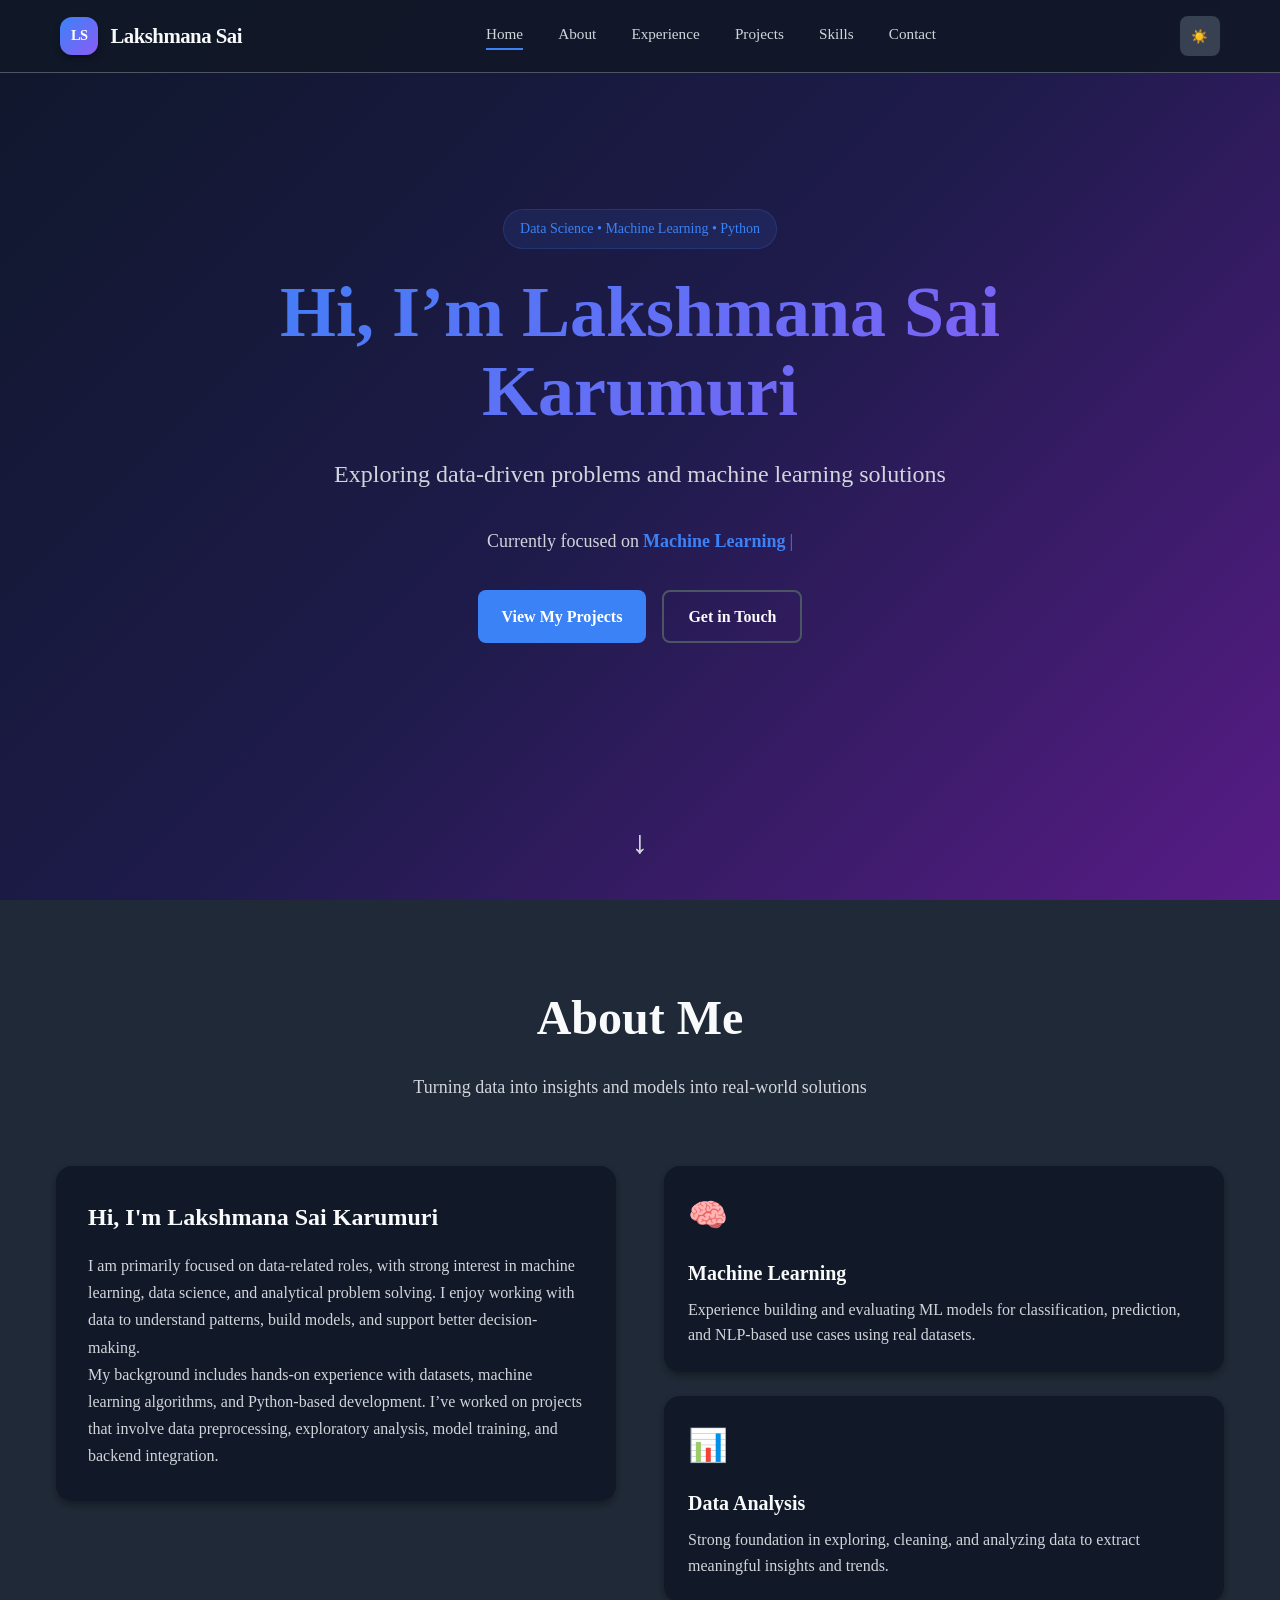
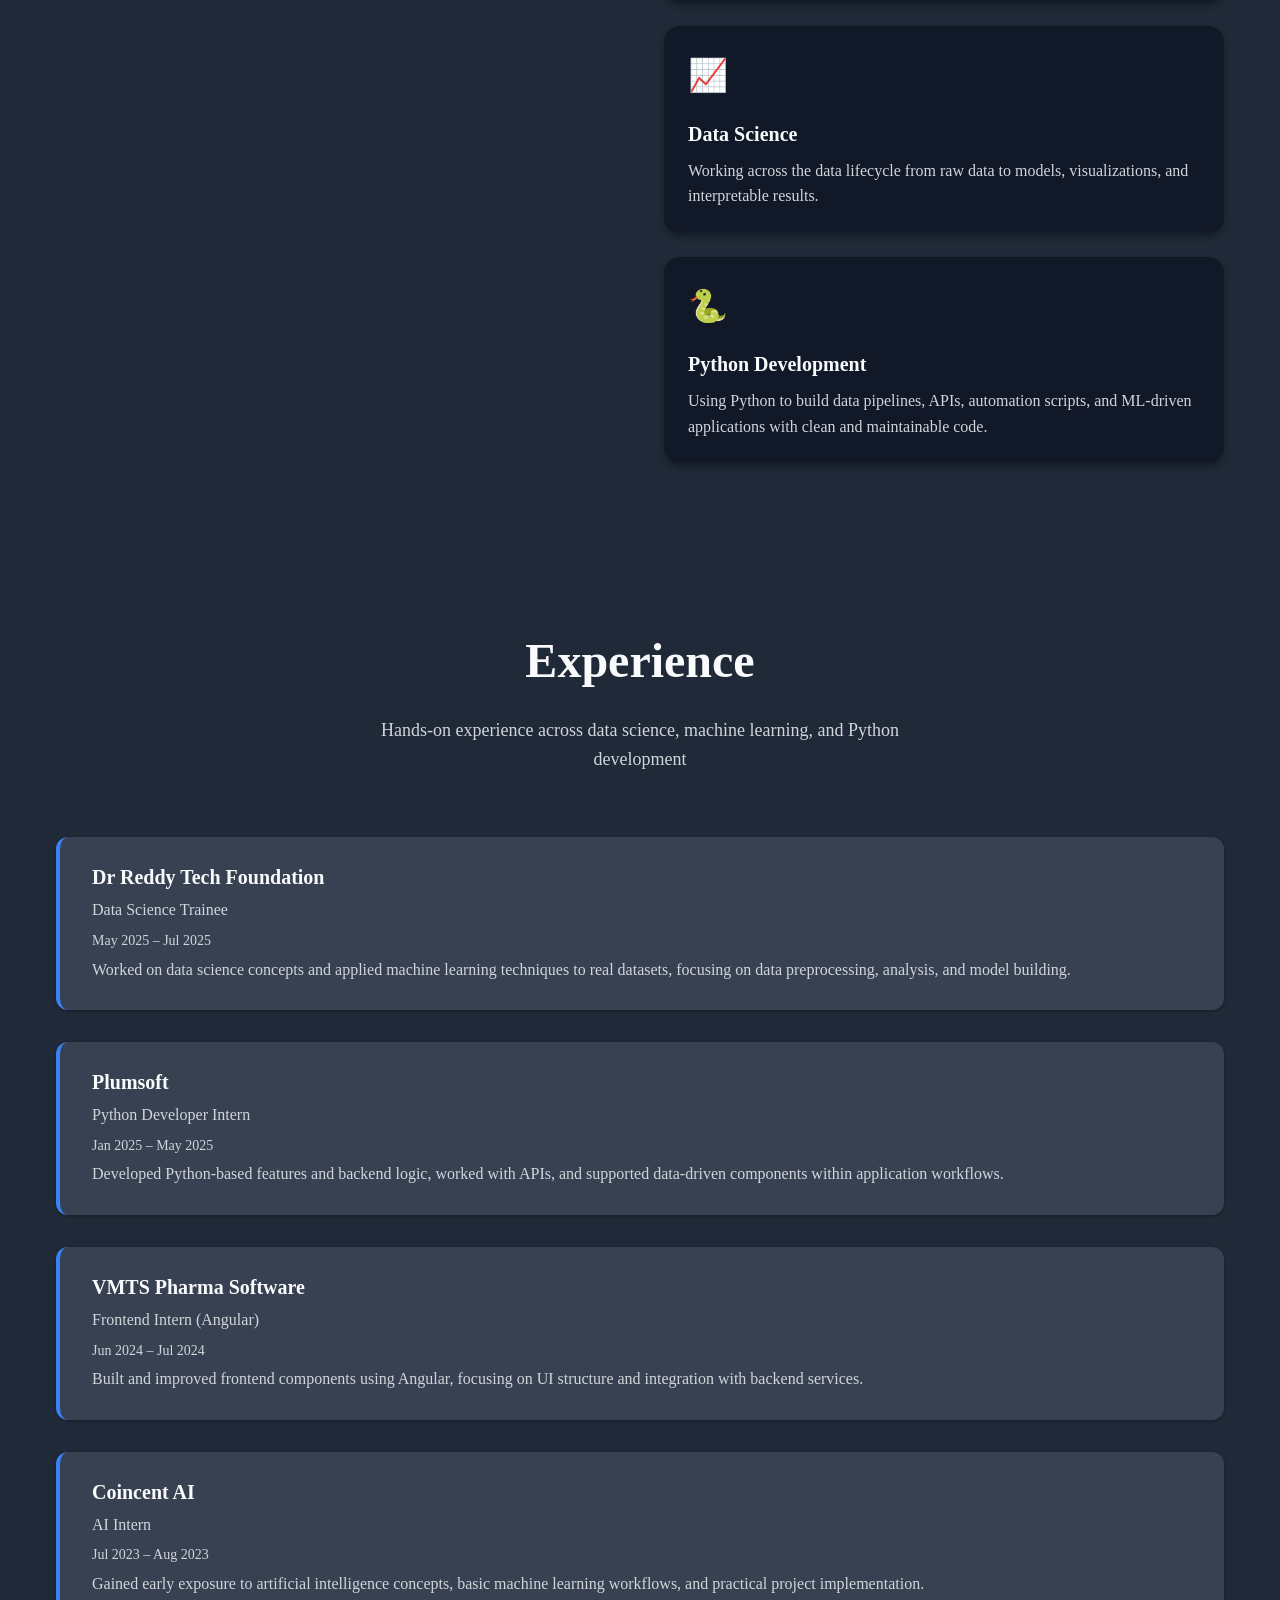
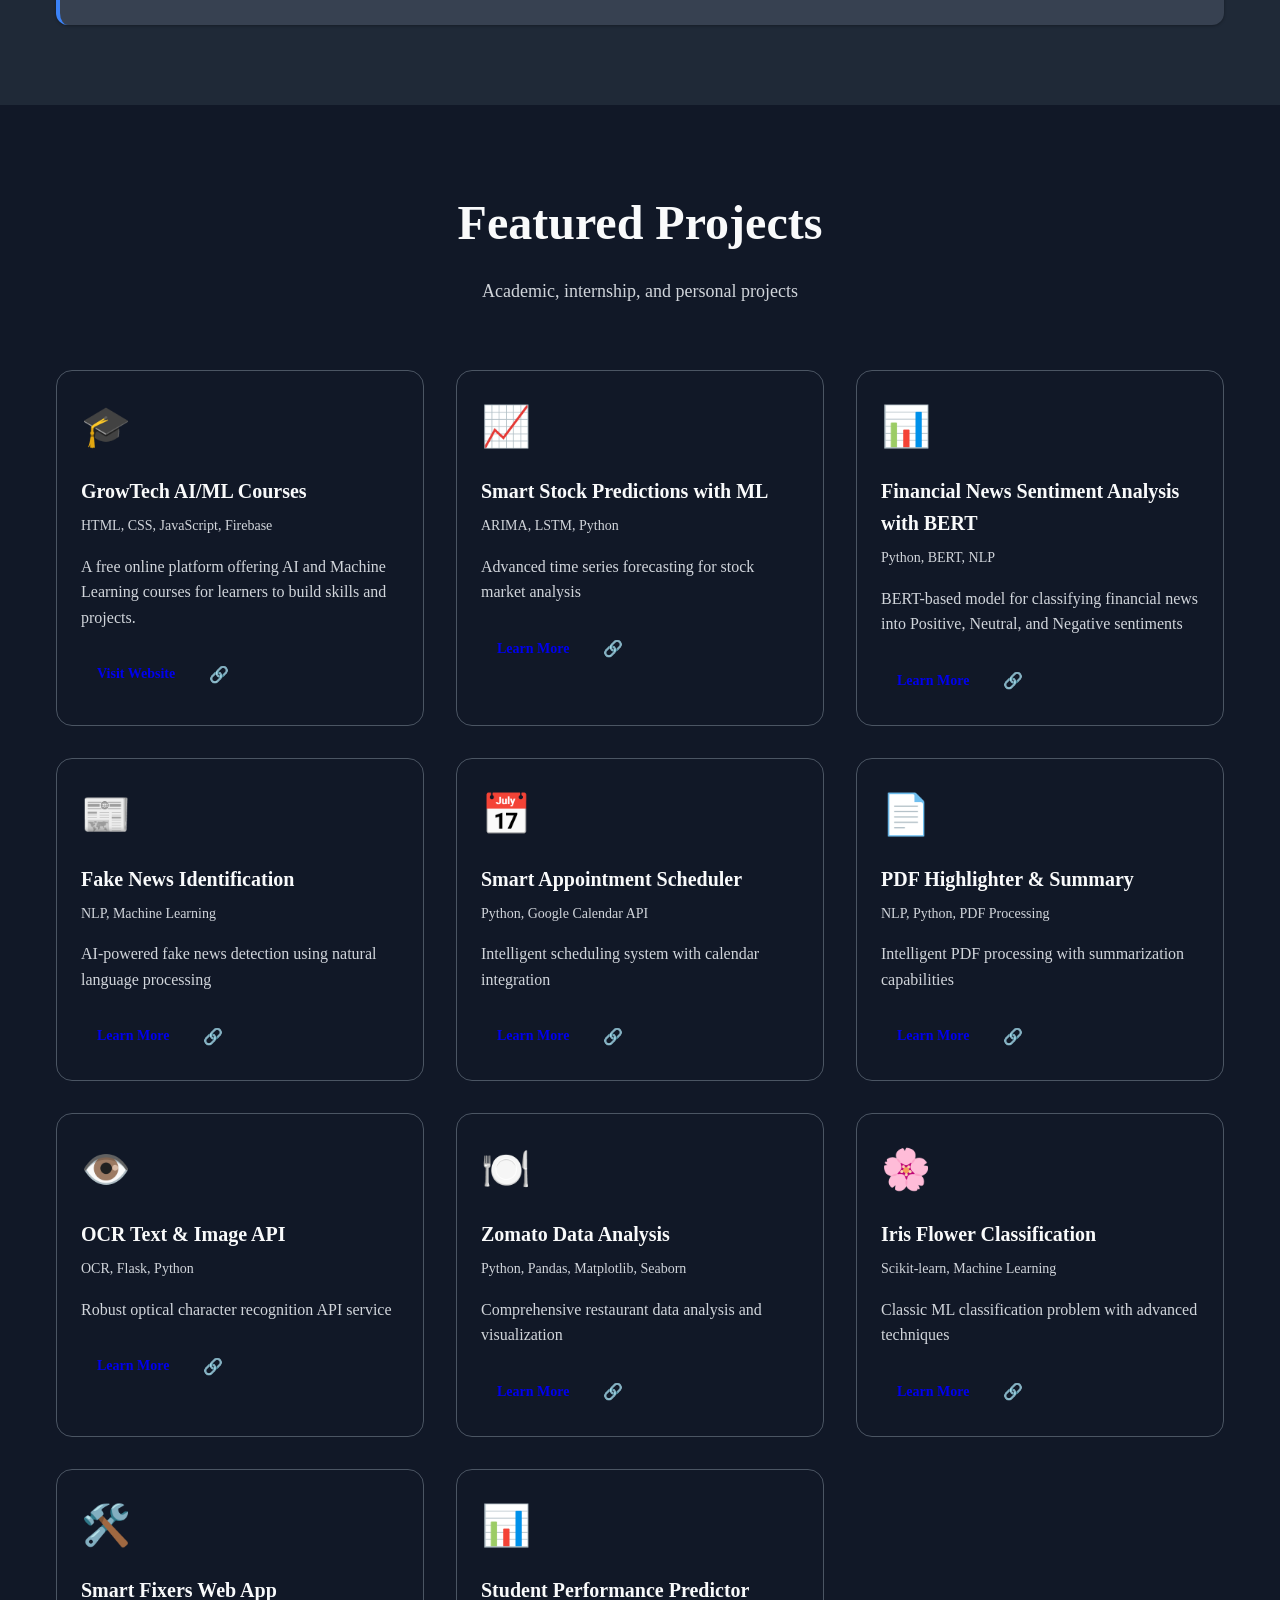
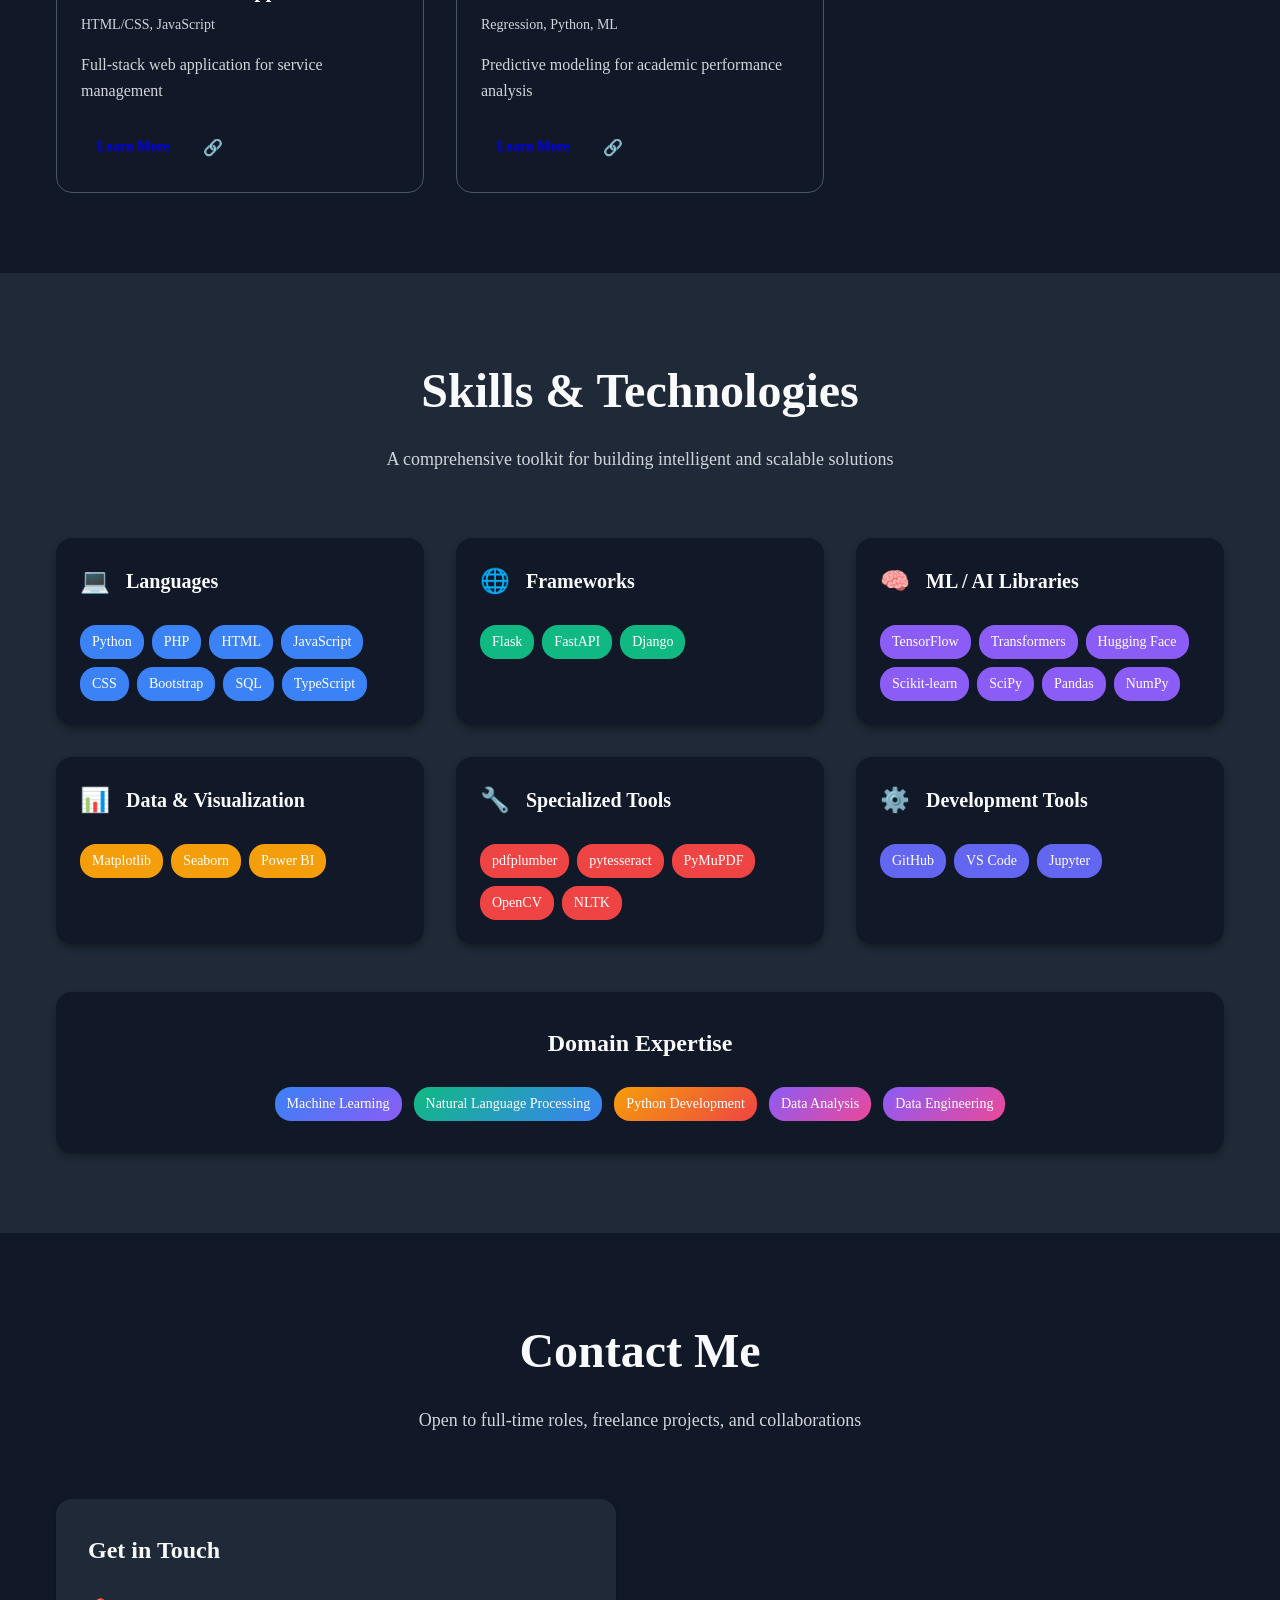
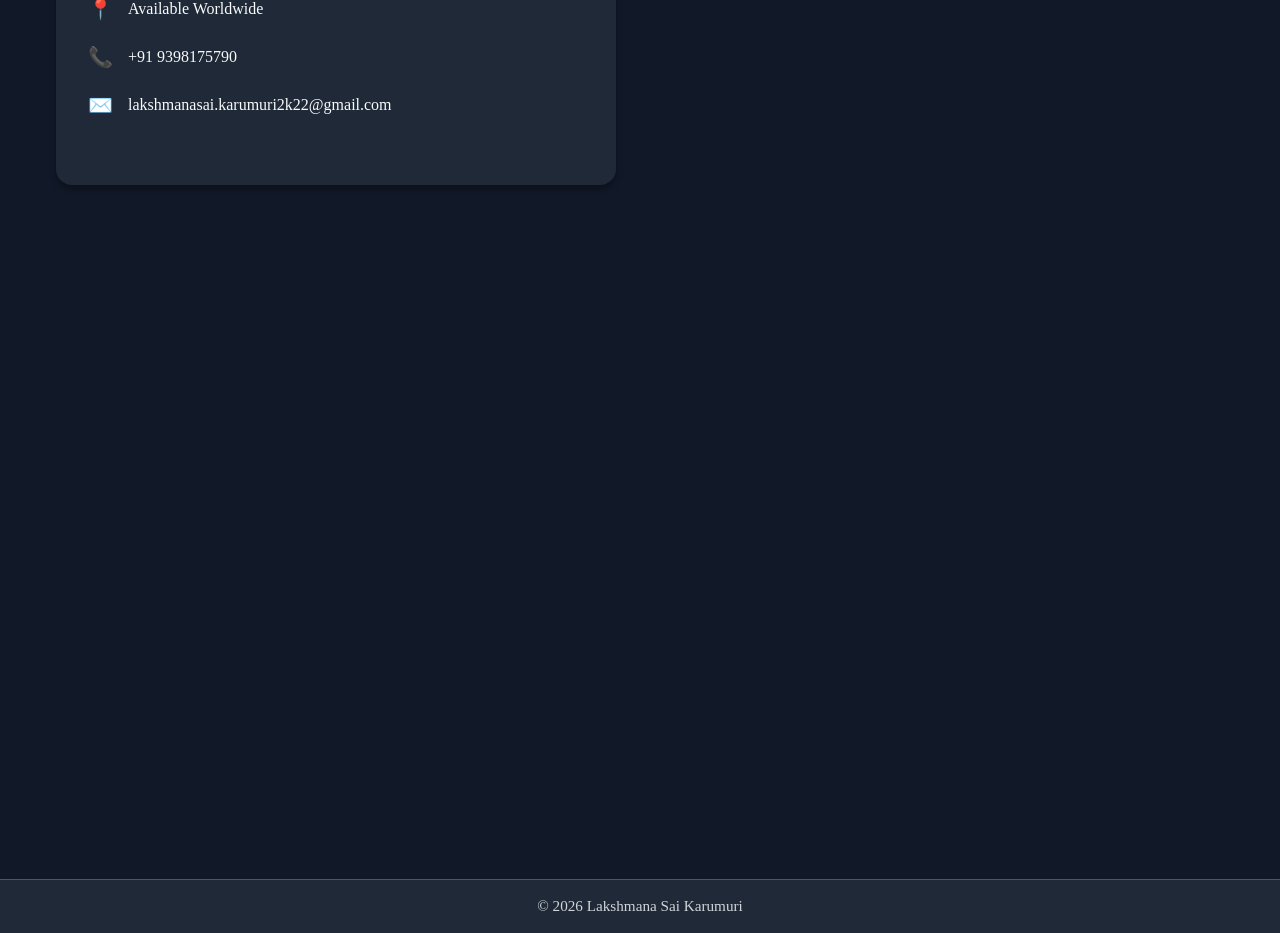
==== index.html @ cd3fdb07 "first commit" ====
<!DOCTYPE html>
<html lang="en">
<head>
    <meta charset="UTF-8">
    <meta name="viewport" content="width=device-width, initial-scale=1.0">

    <meta name="robots" content="index, follow">
    <meta name="keywords" content="Python Developer, Data Analyst, Machine Learning Engineer, DevAnalytiq, devanalytiq,lakshmanasai, lakshmana sai, lakshmana sai karumuri, data science">
    <meta name="description" content="Lakshmana Sai Karumuri - Python Developer, Data Analyst and Machine Learning Engineer">
    <meta name="google-site-verification" content="google-site-verification=obYjIhNzdSwmf6FGIQ_S6cwbby1F3wRxLH-Ev8Z1JxQ" />

    <title>Lakshmana Sai Karumuri</title>

    <link rel="preconnect" href="https://fonts.googleapis.com">
    <link rel="preconnect" href="https://fonts.gstatic.com" crossorigin>

    <link rel="stylesheet" href="styles.css">

    <style>
      .contact-section {
        margin: 0;
        padding: 0;
        width: 100%;
        height: 100vh;
        display: flex;
      }
      .contact-section iframe {
        width: 100%;
        height: 100%;
        border: none;
      }
    </style>
</head>

<body>

<!-- ================= NAVIGATION ================= -->
<nav class="navbar" id="navbar">
    <div class="nav-container">
        <div class="nav-brand">
            <div class="brand-icon">LS</div>
            <span class="brand-text">Lakshmana Sai</span>
        </div>

        <div class="nav-menu" id="nav-menu">
            <a href="#home" class="nav-link">Home</a>
            <a href="#about" class="nav-link">About</a>
            <a href="#experience" class="nav-link">Experience</a>
            <a href="#projects" class="nav-link">Projects</a>
            <a href="#skills" class="nav-link">Skills</a>
            <a href="#contact" class="nav-link">Contact</a>
        </div>

        <div class="nav-actions">
            <button class="theme-toggle" id="theme-toggle">
                <span class="sun-icon">☀️</span>
                <span class="moon-icon">🌙</span>
            </button>

            <button class="mobile-menu-toggle" id="mobile-menu-toggle">
                <span></span>
                <span></span>
                <span></span>
            </button>
        </div>
    </div>
</nav>

<!-- ================= HERO SECTION ================= -->
<section id="home" class="hero">
    <div class="hero-container">

        <div class="hero-badge">
            Data Science • Machine Learning • Python
        </div>

        <h1 class="hero-title">
            Hi, I’m Lakshmana Sai Karumuri
        </h1>

        <p class="hero-subtitle">
    Exploring data-driven problems and machine learning solutions
</p>

<div class="hero-typing">
    Currently focused on <span id="typing-text"></span><span class="cursor">|</span>
</div>



        <div class="hero-buttons">
            <a href="#projects" class="btn btn-primary">View My Projects</a>
            <a href="#contact" class="btn btn-secondary">Get in Touch</a>
        </div>

        <div class="hero-social">
            <!-- keep icons unchanged -->
        </div>

    </div>

    <div class="scroll-indicator">
        <div class="scroll-arrow">↓</div>
    </div>
</section>

            <!-- social icons unchanged -->
        </div>
    </div>

    <div class="scroll-indicator">
        <div class="scroll-arrow">↓</div>
    </div>
</section>
<!-- ================= ABOUT SECTION ================= -->
<section id="about" class="about">
  <div class="container">

    <div class="section-header">
      <h2 class="section-title">About Me</h2>
      <p class="section-subtitle">
        Turning data into insights and models into real-world solutions
      </p>
    </div>

    <div class="about-content two-columns">

      <!-- Left Content -->
      <div class="about-text">
        <div class="about-card">
          <h3>Hi, I'm Lakshmana Sai Karumuri</h3>

          <p>
            I am primarily focused on data-related roles, with strong interest in
            machine learning, data science, and analytical problem solving.
            I enjoy working with data to understand patterns, build models,
            and support better decision-making.
          </p>

          <p>
            My background includes hands-on experience with datasets,
            machine learning algorithms, and Python-based development.
            I’ve worked on projects that involve data preprocessing,
            exploratory analysis, model training, and backend integration.
          </p>
        </div>
      </div>

      <!-- Right Features -->
      <div class="about-features">
        <div class="feature-row" style="display: flex; gap: 1.5rem; flex-wrap: wrap;">

          <div class="feature-card">
            <div class="feature-icon">🧠</div>
            <h4>Machine Learning</h4>
            <p>
              Experience building and evaluating ML models for classification,
              prediction, and NLP-based use cases using real datasets.
            </p>
          </div>

          <div class="feature-card">
            <div class="feature-icon">📊</div>
            <h4>Data Analysis</h4>
            <p>
              Strong foundation in exploring, cleaning, and analyzing data
              to extract meaningful insights and trends.
            </p>
          </div>

          <div class="feature-card">
            <div class="feature-icon">📈</div>
            <h4>Data Science</h4>
            <p>
              Working across the data lifecycle from raw data
              to models, visualizations, and interpretable results.
            </p>
          </div>

          <div class="feature-card">
            <div class="feature-icon">🐍</div>
            <h4>Python Development</h4>
            <p>
              Using Python to build data pipelines, APIs, automation scripts,
              and ML-driven applications with clean and maintainable code.
            </p>
          </div>

        </div>
      </div>

    </div>
  </div>
</section>


<!-- ================= EXPERIENCE SECTION ================= -->
<section id="experience" class="experience">
  <div class="container">

    <div class="section-header">
      <h2 class="section-title">Experience</h2>
      <p class="section-subtitle">
        Hands-on experience across data science, machine learning, and Python development
      </p>
    </div>

    <div class="timeline">

      <!-- Dr Reddy Tech Foundation -->
      <div class="timeline-item">
        <h3 class="company">Dr Reddy Tech Foundation</h3>
        <p class="role">Data Science Trainee</p>
        <span class="duration">May 2025 – Jul 2025</span>

        <p>
          Worked on data science concepts and applied machine learning techniques
          to real datasets, focusing on data preprocessing, analysis, and model building.
        </p>
      </div>

      <!-- Plumsoft -->
      <div class="timeline-item">
        <h3 class="company">Plumsoft</h3>
        <p class="role">Python Developer Intern</p>
        <span class="duration">Jan 2025 – May 2025</span>

        <p>
          Developed Python-based features and backend logic, worked with APIs,
          and supported data-driven components within application workflows.
        </p>
      </div>

      <!-- VMTS Pharma Software -->
      <div class="timeline-item">
        <h3 class="company">VMTS Pharma Software</h3>
        <p class="role">Frontend Intern (Angular)</p>
        <span class="duration">Jun 2024 – Jul 2024</span>

        <p>
          Built and improved frontend components using Angular,
          focusing on UI structure and integration with backend services.
        </p>
      </div>

      <!-- Coincent AI -->
      <div class="timeline-item">
        <h3 class="company">Coincent AI</h3>
        <p class="role">AI Intern</p>
        <span class="duration">Jul 2023 – Aug 2023</span>

        <p>
          Gained early exposure to artificial intelligence concepts,
          basic machine learning workflows, and practical project implementation.
        </p>
      </div>

    </div>

  </div>
</section>


<!-- ================= PROJECTS SECTION ================= -->
<section id="projects" class="projects">
  <div class="container">
    <div class="section-header">
      <h2 class="section-title">Featured Projects</h2>
      <p class="section-subtitle">
        Academic, internship, and personal projects
      </p>
    </div>

               <div class="projects-grid">
<div class="project-card">
  <div class="project-icon">🎓</div>
  <h3 class="project-title">GrowTech AI/ML Courses</h3>
  <p class="project-tech">HTML, CSS, JavaScript, Firebase</p>
  <p class="project-description">A free online platform offering AI and Machine Learning courses for learners to build skills and projects.</p>
  <div class="project-actions">
    <a href="https://drfgrowtech.web.app/" target="_blank" class="btn btn-small">Visit Website</a>
    <a href="https://github.com/lakshmanasai5421/GrowTech" target="_blank" class="btn btn-icon" title="View on GitHub">🔗</a>
  </div>
</div>

            <div class="project-card">
    <div class="project-icon">📈</div>
    <h3 class="project-title">Smart Stock Predictions with ML</h3>
    <p class="project-tech">ARIMA, LSTM, Python</p>
    <p class="project-description">Advanced time series forecasting for stock market analysis</p>
    <div class="project-actions">
      <a href="https://github.com/lakshmanasai5421/Smart-Stock-Predictions-with-ML" target="_blank" class="btn btn-small">Learn More</a>
      <a href="https://github.com/lakshmanasai5421/Smart-Stock-Predictions-with-ML" target="_blank" class="btn btn-icon" title="View on GitHub">🔗</a>
    </div>
  </div>

<div class="project-card">
  <div class="project-icon">📊</div>
  <h3 class="project-title">Financial News Sentiment Analysis with BERT</h3>
  <p class="project-tech">Python, BERT, NLP</p>
  <p class="project-description">BERT-based model for classifying financial news into Positive, Neutral, and Negative sentiments</p>
  <div class="project-actions">
    <a href="https://github.com/lakshmanasai5421/Financial-Sentement-Analysis-Using-NLP" target="_blank" class="btn btn-small">Learn More</a>
    <a href="https://github.com/lakshmanasai5421/Financial-Sentement-Analysis-Using-NLP" target="_blank" class="btn btn-icon" title="View on GitHub">🔗</a>
  </div>
</div>

                <div class="project-card">
  <div class="project-icon">📰</div>
  <h3 class="project-title">Fake News Identification</h3>
  <p class="project-tech">NLP, Machine Learning</p>
  <p class="project-description">AI-powered fake news detection using natural language processing</p>
  <div class="project-actions">
    <a href="https://github.com/lakshmanasai5421/NEWS-CLASSIFICATION" target="_blank" class="btn btn-small">Learn More</a>
    <a href="https://github.com/lakshmanasai5421/NEWS-CLASSIFICATION" target="_blank" class="btn btn-icon" title="View on GitHub">🔗</a>
  </div>
</div>

                <div class="project-card">
  <div class="project-icon">📅</div>
  <h3 class="project-title">Smart Appointment Scheduler</h3>
  <p class="project-tech">Python, Google Calendar API</p>
  <p class="project-description">Intelligent scheduling system with calendar integration</p>
  <div class="project-actions">
    <a href="https://github.com/lakshmanasai5421/-Smart-Appointment-Scheduler-with-Voice-Input-and-Google-Calendar-Integration-" target="_blank" class="btn btn-small">Learn More</a>
    <a href="https://github.com/lakshmanasai5421/-Smart-Appointment-Scheduler-with-Voice-Input-and-Google-Calendar-Integration-" target="_blank" class="btn btn-icon" title="View on GitHub">🔗</a>
  </div>
</div>

                         <div class="project-card">
  <div class="project-icon">📄</div>
  <h3 class="project-title">PDF Highlighter & Summary</h3>
  <p class="project-tech">NLP, Python, PDF Processing</p>
  <p class="project-description">Intelligent PDF processing with summarization capabilities</p>
  <div class="project-actions">
    <a href="https://github.com/lakshmanasai5421/Smart-PDF-Highlighter-Keyword-Summary-Generator" target="_blank" class="btn btn-small">Learn More</a>
    <a href="https://github.com/lakshmanasai5421/Smart-PDF-Highlighter-Keyword-Summary-Generator" target="_blank" class="btn btn-icon" title="View on GitHub">🔗</a>
  </div>
</div>
<div class="project-card">
  <div class="project-icon">👁️</div>
  <h3 class="project-title">OCR Text & Image API</h3>
  <p class="project-tech">OCR, Flask, Python</p>
  <p class="project-description">Robust optical character recognition API service</p>
  <div class="project-actions">
    <a href="https://github.com/lakshmanasai5421/OCR-Based-Text-Extraction-API-Using-Flask" target="_blank" class="btn btn-small">Learn More</a>
    <a href="https://github.com/lakshmanasai5421/OCR-Based-Text-Extraction-API-Using-Flask" target="_blank" class="btn btn-icon" title="View on GitHub">🔗</a>
  </div>
</div>


                <div class="project-card">
  <div class="project-icon">🍽️</div>
  <h3 class="project-title">Zomato Data Analysis</h3>
  <p class="project-tech">Python, Pandas, Matplotlib, Seaborn</p>
  <p class="project-description">Comprehensive restaurant data analysis and visualization</p>
  <div class="project-actions">
    <a href="https://github.com/lakshmanasai5421/Zomato-Data-Analysis-Using-Python-" target="_blank" class="btn btn-small">Learn More</a>
    <a href="https://github.com/lakshmanasai5421/Zomato-Data-Analysis-Using-Python-" target="_blank" class="btn btn-icon" title="View on GitHub">🔗</a>
  </div>
</div>

                <div class="project-card">
  <div class="project-icon">🌸</div>
  <h3 class="project-title">Iris Flower Classification</h3>
  <p class="project-tech">Scikit-learn, Machine Learning</p>
  <p class="project-description">Classic ML classification problem with advanced techniques</p>
  <div class="project-actions">
    <a href="https://github.com/lakshmanasai5421/Iris-Flower-Classification" target="_blank" class="btn btn-small">Learn More</a>
    <a href="https://github.com/lakshmanasai5421/Iris-Flower-Classification" target="_blank" class="btn btn-icon" title="View on GitHub">🔗</a>
  </div>
</div>

                <div class="project-card">
  <div class="project-icon">🛠️</div>
  <h3 class="project-title">Smart Fixers Web App</h3>
  <p class="project-tech">HTML/CSS, JavaScript</p>
  <p class="project-description">Full-stack web application for service management</p>
  <div class="project-actions">
    <a href="https://github.com/lakshmanasai5421/Smart-Fixers" target="_blank" class="btn btn-small">Learn More</a>
    <a href="https://github.com/lakshmanasai5421/Smart-Fixers" target="_blank" class="btn btn-icon" title="View on GitHub">🔗</a>
  </div>
</div>
                <div class="project-card">
                    <div class="project-icon">📊</div>
                    <h3 class="project-title">Student Performance Predictor</h3>
                    <p class="project-tech">Regression, Python, ML</p>
                    <p class="project-description">Predictive modeling for academic performance analysis</p>
                    
<div class="project-actions">
  <a href="https://github.com/lakshmanasai5421/Student-Performance-Predictor" target="_blank" class="btn btn-small">Learn More</a>
  <a href="https://github.com/lakshmanasai5421/Student-Performance-Predictor" target="_blank" class="btn btn-icon" title="View on GitHub">🔗</a>
</div>

                        


                    </div>
                </div>
            </div>
        </div>
    </section>

<!-- ================= SKILLS SECTION ================= -->
<section id="skills" class="skills">
  <div class="container">
    <div class="section-header">
      <h2 class="section-title">Skills & Technologies</h2>
      <p class="section-subtitle">
        A comprehensive toolkit for building intelligent and scalable solutions
      </p>
    </div>

    <div class="skills-grid">

      <div class="skill-category">
        <div class="skill-header">
          <div class="skill-icon">💻</div>
          <h3>Languages</h3>
        </div>
        <div class="skill-badges">
          <span class="badge badge-blue">Python</span>
          <span class="badge badge-blue">PHP</span>
          <span class="badge badge-blue">HTML</span>
          <span class="badge badge-blue">JavaScript</span>
          <span class="badge badge-blue">CSS</span>
          <span class="badge badge-blue">Bootstrap</span>
          <span class="badge badge-blue">SQL</span>
          <span class="badge badge-blue">TypeScript</span>
        </div>
      </div>

      <div class="skill-category">
        <div class="skill-header">
          <div class="skill-icon">🌐</div>
          <h3>Frameworks</h3>
        </div>
        <div class="skill-badges">
          <span class="badge badge-green">Flask</span>
          <span class="badge badge-green">FastAPI</span>
          <span class="badge badge-green">Django</span>
        </div>
      </div>

      <div class="skill-category">
        <div class="skill-header">
          <div class="skill-icon">🧠</div>
          <h3>ML / AI Libraries</h3>
        </div>
        <div class="skill-badges">
          <span class="badge badge-purple">TensorFlow</span>
          <span class="badge badge-purple">Transformers</span>
          <span class="badge badge-purple">Hugging Face</span>
          <span class="badge badge-purple">Scikit-learn</span>
           <span class="badge badge-purple">SciPy</span>
          <span class="badge badge-purple">Pandas</span>
          <span class="badge badge-purple">NumPy</span>
        </div>
      </div>

      <div class="skill-category">
        <div class="skill-header">
          <div class="skill-icon">📊</div>
          <h3>Data & Visualization</h3>
        </div>
        <div class="skill-badges">
          <span class="badge badge-orange">Matplotlib</span>
          <span class="badge badge-orange">Seaborn</span>
          <span class="badge badge-orange">Power BI</span>
        </div>
      </div>

      <div class="skill-category">
        <div class="skill-header">
          <div class="skill-icon">🔧</div>
          <h3>Specialized Tools</h3>
        </div>
        <div class="skill-badges">
          <span class="badge badge-red">pdfplumber</span>
          <span class="badge badge-red">pytesseract</span>
          <span class="badge badge-red">PyMuPDF</span>
          <span class="badge badge-red">OpenCV</span>
          <span class="badge badge-red">NLTK</span>
        </div>
      </div>

      <div class="skill-category">
        <div class="skill-header">
          <div class="skill-icon">⚙️</div>
          <h3>Development Tools</h3>
        </div>
        <div class="skill-badges">
          <span class="badge badge-indigo">GitHub</span>
          <span class="badge badge-indigo">VS Code</span>
          <span class="badge badge-indigo">Jupyter</span>
        </div>
      </div>

    </div>

    <div class="domain-expertise">
      <h3>Domain Expertise</h3>
      <div class="domain-badges">
        <span class="badge badge-gradient-1">Machine Learning</span>
        <span class="badge badge-gradient-2">Natural Language Processing</span>
        <span class="badge badge-gradient-3">Python Development</span>
        <span class="badge badge-gradient-4">Data Analysis</span>
        <span class="badge badge-gradient-4">Data Engineering</span>
      </div>
    </div>
  </div>
</section>

<!-- ================= CONTACT SECTION ================= -->
<section id="contact" class="contact">
  <div class="container">
    <div class="section-header">
      <h2 class="section-title">Contact Me</h2>
      <p class="section-subtitle">
        Open to full-time roles, freelance projects, and collaborations
      </p>
    </div>

    <div class="contact-content">
      <div class="contact-info">
        <div class="contact-card">
          <h3>Get in Touch</h3>

          <div class="contact-details">
            <div class="contact-item">
              <div class="contact-icon">📍</div>
              <span>Available Worldwide</span>
            </div>

            <div class="contact-item">
              <div class="contact-icon">📞</div>
              <span>+91 9398175790</span>
            </div>

            <div class="contact-item">
              <div class="contact-icon">✉️</div>
              <span>lakshmanasai.karumuri2k22@gmail.com </span>
            </div>
          </div>
        </div>
      </div>

      <div class="contact-form-container">
        <div class="contact-section">
          <iframe
            title="Contact Form"
            aria-label="Send Message"
            loading="lazy"
            src="https://forms.zohopublic.in/datasciencebatch02gm1/form/SendMessage/formperma/JN4Vfq3p2yMy-svYS4nn_bFNcMaVMRfQ-S7sVAzGaX8">
          </iframe>
        </div>
      </div>
    </div>
  </div>
</section>

<footer class="footer">

      <p class="footer-copy">
        © 2026 Lakshmana Sai Karumuri
      </p>

    </div>
  </div>
</footer>

<button id="scroll-to-top" class="scroll-to-top">↑</button>


<!-- ================= SCRIPT ================= -->
<script src="script.js"></script>

</body>
</html>
---- styles.css ----
/* Reset and Base Styles */
* {
    margin: 0;
    padding: 0;
    box-sizing: border-box;
}

:root {
    /* Light Theme Colors */
    --primary-color: #3b82f6;
    --secondary-color: #8b5cf6;
    --accent-color: #10b981;
    --text-primary: #1f2937;
    --text-secondary: #6b7280;
    --bg-primary: #ffffff;
    --bg-secondary: #f9fafb;
    --bg-tertiary: #f3f4f6;
    --border-color: #e5e7eb;
    --shadow-light: 0 1px 3px rgba(0, 0, 0, 0.1);
    --shadow-medium: 0 4px 6px rgba(0, 0, 0, 0.1);
    --shadow-heavy: 0 10px 25px rgba(0, 0, 0, 0.15);
    
    /* Gradients */
    --gradient-1: linear-gradient(135deg, #3b82f6, #8b5cf6);
    --gradient-2: linear-gradient(135deg, #10b981, #3b82f6);
    --gradient-3: linear-gradient(135deg, #f59e0b, #ef4444);
    --gradient-4: linear-gradient(135deg, #8b5cf6, #ec4899);
    --gradient-5: linear-gradient(135deg, #6366f1, #3b82f6);
}

[data-theme="dark"] {
    --text-primary: #f9fafb;
    --text-secondary: #d1d5db;
    --bg-primary: #111827;
    --bg-secondary: #1f2937;
    --bg-tertiary: #374151;
    --border-color: #4b5563;
    --shadow-light: 0 1px 3px rgba(0, 0, 0, 0.3);
    --shadow-medium: 0 4px 6px rgba(0, 0, 0, 0.3);
    --shadow-heavy: 0 10px 25px rgba(0, 0, 0, 0.4);
}

html {
    scroll-behavior: smooth;
    font-size: 16px;
}

body {
    font-family: "Times New Roman", Times, serif;
    line-height: 1.6;
    color: var(--text-primary);
    background-color: var(--bg-primary);
    transition: background-color 0.3s ease, color 0.3s ease;
}

.container {
    max-width: 1200px;
    margin: 0 auto;
    padding: 0 1rem;
}

/* Navigation */
/* ================= HEADER / NAVBAR ================= */
.navbar {
    position: fixed;
    top: 0;
    left: 0;
    right: 0;
    z-index: 1000;
    background: rgba(255, 255, 255, 0.85);
    backdrop-filter: blur(14px);
    border-bottom: 1px solid var(--border-color);
    transition: all 0.3s ease;
}

[data-theme="dark"] .navbar {
    background: rgba(17, 24, 39, 0.85);
}

.nav-container {
    display: flex;
    align-items: center;
    justify-content: space-between;
    max-width: 1200px;
    margin: 0 auto;
    padding: 1rem 1.25rem;
}

/* Brand */
.nav-brand {
    display: flex;
    align-items: center;
    gap: 0.75rem;
    font-weight: 800;
    font-size: 1.3rem;
    letter-spacing: -0.5px;
}

.brand-icon {
    width: 2.4rem;
    height: 2.4rem;
    background: var(--gradient-1);
    color: white;
    border-radius: 0.75rem;
    display: flex;
    align-items: center;
    justify-content: center;
    font-size: 0.9rem;
    box-shadow: var(--shadow-medium);
}

/* Nav links */
.nav-menu {
    display: flex;
    gap: 2.2rem;
}

.nav-link {
    font-size: 0.95rem;
    font-weight: 500;
    color: var(--text-secondary);
    text-decoration: none;
    position: relative;
    padding-bottom: 4px;
}

.nav-link::after {
    content: "";
    position: absolute;
    left: 0;
    bottom: 0;
    width: 0%;
    height: 2px;
    background: var(--primary-color);
    transition: width 0.3s ease;
}

.nav-link:hover {
    color: var(--primary-color);
}

.nav-link:hover::after,
.nav-link.active::after {
    width: 100%;
}


.nav-actions {
    display: flex;
    align-items: center;
    gap: 1rem;
}

.theme-toggle {
    background: var(--bg-tertiary);
    border: none;
    border-radius: 0.5rem;
    padding: 0.5rem;
    cursor: pointer;
    transition: all 0.3s ease;
    position: relative;
    width: 2.5rem;
    height: 2.5rem;
    display: flex;
    align-items: center;
    justify-content: center;
}

.theme-toggle:hover {
    background: var(--border-color);
}

.sun-icon, .moon-icon {
    position: absolute;
    transition: all 0.3s ease;
}

[data-theme="dark"] .sun-icon {
    opacity: 1;
    transform: rotate(0deg);
}

[data-theme="dark"] .moon-icon {
    opacity: 0;
    transform: rotate(180deg);
}

.sun-icon {
    opacity: 0;
    transform: rotate(-180deg);
}

.moon-icon {
    opacity: 1;
    transform: rotate(0deg);
}

.resume-btn {
    background: var(--primary-color);
    color: white;
    text-decoration: none;
    padding: 0.5rem 1rem;
    border-radius: 0.5rem;
    font-weight: 500;
    transition: all 0.3s ease;
    display: flex;
    align-items: center;
    gap: 0.5rem;
}

.resume-btn:hover {
    background: #2563eb;
    transform: translateY(-1px);
}

.mobile-menu-toggle {
    display: none;
    flex-direction: column;
    background: none;
    border: none;
    cursor: pointer;
    padding: 0.5rem;
}

.mobile-menu-toggle span {
    width: 1.5rem;
    height: 2px;
    background: var(--text-primary);
    margin: 2px 0;
    transition: 0.3s;
}

/* Hero Section */
.hero {
    min-height: 100vh;
    display: flex;
    align-items: center;
    justify-content: center;
    background: linear-gradient(135deg, #f0f9ff 0%, #e0e7ff 50%, #fdf2f8 100%);
    position: relative;
    text-align: center;
    padding: 2rem 0;
}

[data-theme="dark"] .hero {
    background: linear-gradient(135deg, #0f172a 0%, #1e1b4b 50%, #581c87 100%);
}

.hero-container {
    max-width: 1000px;
    margin: 0 auto;
    padding: 0 1rem;
}

.hero-badge {
    display: inline-block;
    background: rgba(59, 130, 246, 0.1);
    color: var(--primary-color);
    padding: 0.5rem 1rem;
    border-radius: 2rem;
    font-size: 0.875rem;
    font-weight: 500;
    margin-bottom: 1.5rem;
    border: 1px solid rgba(59, 130, 246, 0.2);
}

.hero-title {
    font-size: clamp(2.5rem, 8vw, 4.5rem);
    font-weight: 800;
    margin-bottom: 1.5rem;
    line-height: 1.1;
    background: var(--gradient-1);
    -webkit-background-clip: text;
    -webkit-text-fill-color: transparent;
    background-clip: text;
}

.hero-subtitle {
    font-size: clamp(1.25rem, 4vw, 1.5rem);
    margin-bottom: 2rem;
    color: var(--text-secondary);
}

.highlight-blue { color: var(--primary-color); font-weight: 600; }
.highlight-purple { color: var(--secondary-color); font-weight: 600; }
.highlight-green { color: var(--accent-color); font-weight: 600; }

.hero-typing {
    font-size: 1.125rem;
    margin-bottom: 2rem;
    color: var(--text-secondary);
    height: 2rem;
    display: flex;
    align-items: center;
    justify-content: center;
    gap: 0.25rem;
}

#typing-text {
    color: var(--primary-color);
    font-weight: 600;
}

.cursor {
    animation: blink 1s infinite;
    color: var(--primary-color);
}

@keyframes blink {
    0%, 50% { opacity: 1; }
    51%, 100% { opacity: 0; }
}

.hero-buttons {
    display: flex;
    gap: 1rem;
    justify-content: center;
    margin-bottom: 3rem;
    flex-wrap: wrap;
}

.hero-social {
    display: flex;
    gap: 1rem;
    justify-content: center;
}

.social-link {
    display: flex;
    align-items: center;
    justify-content: center;
    width: 3rem;
    height: 3rem;
    background: var(--bg-primary);
    color: var(--text-secondary);
    border-radius: 50%;
    text-decoration: none;
    transition: all 0.3s ease;
    box-shadow: var(--shadow-medium);
}

.social-link:hover {
    transform: translateY(-2px);
    box-shadow: var(--shadow-heavy);
    color: var(--primary-color);
}

.scroll-indicator {
    position: absolute;
    bottom: 2rem;
    left: 50%;
    transform: translateX(-50%);
}

.scroll-arrow {
    font-size: 2rem;
    color: var(--text-secondary);
    animation: bounce 2s infinite;
    cursor: pointer;
}

@keyframes bounce {
    0%, 20%, 50%, 80%, 100% { transform: translateY(0); }
    40% { transform: translateY(-10px); }
    60% { transform: translateY(-5px); }
}

/* Buttons */
.btn {
    display: inline-flex;
    align-items: center;
    justify-content: center;
    padding: 0.75rem 1.5rem;
    border-radius: 0.5rem;
    font-weight: 600;
    text-decoration: none;
    transition: all 0.3s ease;
    border: none;
    cursor: pointer;
    gap: 0.5rem;
}

.btn-primary {
    background: var(--primary-color);
    color: white;
}

.btn-primary:hover {
    background: #2563eb;
    transform: translateY(-1px);
    box-shadow: var(--shadow-medium);
}

.btn-secondary {
    background: transparent;
    color: var(--text-primary);
    border: 2px solid var(--border-color);
}

.btn-secondary:hover {
    background: var(--bg-tertiary);
    border-color: var(--primary-color);
}

.btn-small {
    padding: 0.5rem 1rem;
    font-size: 0.875rem;
}

.btn-icon {
    padding: 0.5rem;
    width: 2.5rem;
    height: 2.5rem;
}

.btn-full {
    width: 100%;
}

/* Section Styles */
section {
    padding: 5rem 0;
}

.section-header {
    text-align: center;
    margin-bottom: 4rem;
}

.section-title {
    font-size: clamp(2rem, 5vw, 3rem);
    font-weight: 800;
    margin-bottom: 1rem;
    color: var(--text-primary);
}

.section-subtitle {
    font-size: 1.125rem;
    color: var(--text-secondary);
    max-width: 600px;
    margin: 0 auto;
}

/* About Section */
.about {
    background: var(--bg-secondary);
}

.about-content {
    display: grid;
    grid-template-columns: 1fr 1fr;
    gap: 3rem;
    align-items: start;
}

.about-card {
    background: var(--bg-primary);
    padding: 2rem;
    border-radius: 1rem;
    box-shadow: var(--shadow-medium);
    margin-bottom: 1.5rem;
}

.about-card h3 {
    font-size: 1.5rem;
    font-weight: 700;
    margin-bottom: 1rem;
    color: var(--text-primary);
}

.about-card p {
    color: var(--text-secondary);
    line-height: 1.7;
}

.stats-grid {
    display: grid;
    grid-template-columns: 1fr 1fr;
    gap: 1rem;
}

.stat-card {
    background: var(--bg-primary);
    padding: 1.5rem;
    border-radius: 1rem;
    box-shadow: var(--shadow-medium);
    text-align: center;
}

.stat-number {
    font-size: 2rem;
    font-weight: 800;
    color: var(--primary-color);
    margin-bottom: 0.5rem;
}

.stat-label {
    font-size: 0.875rem;
    color: var(--text-secondary);
}

.about-features {
    display: flex;
    flex-direction: column;
    gap: 1.5rem;
}

.feature-card {
    background: var(--bg-primary);
    padding: 1.5rem;
    border-radius: 1rem;
    box-shadow: var(--shadow-medium);
    transition: all 0.3s ease;
}

.feature-card:hover {
    transform: translateY(-2px);
    box-shadow: var(--shadow-heavy);
}

.feature-icon {
    font-size: 2rem;
    margin-bottom: 1rem;
}

.feature-card h4 {
    font-size: 1.25rem;
    font-weight: 600;
    margin-bottom: 0.5rem;
    color: var(--text-primary);
}

.feature-card p {
    color: var(--text-secondary);
}

/* Projects Section */
.projects {
    background: var(--bg-primary);
}

.projects-grid {
    display: grid;
    grid-template-columns: repeat(auto-fit, minmax(350px, 1fr));
    gap: 2rem;
}

.project-card {
    background: var(--bg-primary);
    border: 1px solid var(--border-color);
    border-radius: 1rem;
    padding: 1.5rem;
    transition: all 0.3s ease;
    position: relative;
    overflow: hidden;
}

.project-card::before {
    content: '';
    position: absolute;
    top: 0;
    left: 0;
    right: 0;
    bottom: 0;
    background: var(--gradient-1);
    opacity: 0;
    transition: opacity 0.3s ease;
    z-index: 0;
}

.project-card:hover::before {
    opacity: 0.05;
}

.project-card:hover {
    transform: translateY(-4px);
    box-shadow: var(--shadow-heavy);
    border-color: var(--primary-color);
}

.project-card > * {
    position: relative;
    z-index: 1;
}

.project-icon {
    font-size: 2.5rem;
    margin-bottom: 1rem;
    display: block;
}

.project-title {
    font-size: 1.25rem;
    font-weight: 700;
    margin-bottom: 0.5rem;
    color: var(--text-primary);
    transition: color 0.3s ease;
}

.project-card:hover .project-title {
    color: var(--primary-color);
}

.project-tech {
    font-size: 0.875rem;
    color: var(--text-secondary);
    font-weight: 500;
    margin-bottom: 1rem;
}

.project-description {
    color: var(--text-secondary);
    margin-bottom: 1.5rem;
    line-height: 1.6;
}

.project-actions {
    display: flex;
    gap: 0.5rem;
}

/* Skills Section */
.skills {
    background: var(--bg-secondary);
}

.skills-grid {
    display: grid;
    grid-template-columns: repeat(auto-fit, minmax(300px, 1fr));
    gap: 2rem;
    margin-bottom: 3rem;
}

.skill-category {
    background: var(--bg-primary);
    padding: 1.5rem;
    border-radius: 1rem;
    box-shadow: var(--shadow-medium);
    transition: all 0.3s ease;
}

.skill-category:hover {
    transform: translateY(-2px);
    box-shadow: var(--shadow-heavy);
}

.skill-header {
    display: flex;
    align-items: center;
    gap: 1rem;
    margin-bottom: 1.5rem;
}

.skill-icon {
    font-size: 1.5rem;
}

.skill-header h3 {
    font-size: 1.25rem;
    font-weight: 700;
    color: var(--text-primary);
}

.skill-badges {
    display: flex;
    flex-wrap: wrap;
    gap: 0.5rem;
}

.badge {
    padding: 0.375rem 0.75rem;
    border-radius: 1rem;
    font-size: 0.875rem;
    font-weight: 500;
    color: white;
    transition: all 0.3s ease;
    cursor: default;
}

.badge:hover {
    transform: scale(1.05);
}

.badge-blue { background: #3b82f6; }
.badge-green { background: #10b981; }
.badge-purple { background: #8b5cf6; }
.badge-orange { background: #f59e0b; }
.badge-red { background: #ef4444; }
.badge-indigo { background: #6366f1; }

.badge-gradient-1 { background: var(--gradient-1); }
.badge-gradient-2 { background: var(--gradient-2); }
.badge-gradient-3 { background: var(--gradient-3); }
.badge-gradient-4 { background: var(--gradient-4); }
.badge-gradient-5 { background: var(--gradient-5); }

.domain-expertise {
    background: var(--bg-primary);
    padding: 2rem;
    border-radius: 1rem;
    box-shadow: var(--shadow-medium);
    text-align: center;
}

.domain-expertise h3 {
    font-size: 1.5rem;
    font-weight: 700;
    margin-bottom: 1.5rem;
    color: var(--text-primary);
}

.domain-badges {
    display: flex;
    flex-wrap: wrap;
    gap: 0.75rem;
    justify-content: center;
}

/* Contact Section */
.contact {
    background: var(--bg-primary);
}

.contact-content {
    display: grid;
    grid-template-columns: 1fr 1fr;
    gap: 3rem;
}

.contact-card, .contact-form-card {
    background: var(--bg-secondary);
    padding: 2rem;
    border-radius: 1rem;
    box-shadow: var(--shadow-medium);
}

.contact-card h3, .contact-form-card h3 {
    font-size: 1.5rem;
    font-weight: 700;
    margin-bottom: 1.5rem;
    color: var(--text-primary);
}

.contact-details {
    margin-bottom: 2rem;
}

.contact-item {
    display: flex;
    align-items: center;
    gap: 1rem;
    margin-bottom: 1rem;
}

.contact-icon {
    font-size: 1.25rem;
    width: 1.5rem;
}

.social-links h4 {
    font-size: 1.125rem;
    font-weight: 600;
    margin-bottom: 1rem;
    color: var(--text-primary);
}

.social-buttons {
    display: flex;
    gap: 0.75rem;
    margin-bottom: 2rem;
}

.social-btn {
    display: flex;
    align-items: center;
    justify-content: center;
    width: 2.5rem;
    height: 2.5rem;
    background: var(--bg-primary);
    color: var(--text-secondary);
    border-radius: 0.5rem;
    text-decoration: none;
    transition: all 0.3s ease;
}

.social-btn:hover {
    background: var(--primary-color);
    color: white;
    transform: translateY(-1px);
}

/* Form Styles */
.contact-form {
    display: flex;
    flex-direction: column;
    gap: 1.5rem;
}

.form-group {
    display: flex;
    flex-direction: column;
    gap: 0.5rem;
}

.form-group label {
    font-weight: 500;
    color: var(--text-primary);
}

.form-group input,
.form-group textarea {
    padding: 0.75rem;
    border: 1px solid var(--border-color);
    border-radius: 0.5rem;
    background: var(--bg-primary);
    color: var(--text-primary);
    font-family: inherit;
    transition: all 0.3s ease;
}

.form-group input:focus,
.form-group textarea:focus {
    outline: none;
    border-color: var(--primary-color);
    box-shadow: 0 0 0 3px rgba(59, 130, 246, 0.1);
}

.form-group textarea {
    resize: vertical;
    min-height: 120px;
}

.success-message {
    background: #d1fae5;
    color: #065f46;
    padding: 1rem;
    border-radius: 0.5rem;
    border: 1px solid #a7f3d0;
    margin-bottom: 1rem;
}

[data-theme="dark"] .success-message {
    background: #064e3b;
    color: #a7f3d0;
    border-color: #065f46;
}

.btn-loading {
    display: none;
}

/* Footer */
.footer {
    background: var(--bg-secondary);
    border-top: 1px solid var(--border-color);
    padding: 0.9rem 0;
    text-align: center;
}

.footer-content {
    display: flex;
    flex-direction: column;
    gap: 0.35rem;
}

.footer-name {
    font-size: 1rem;
    font-weight: 600;
    color: var(--text-primary);
}

.footer-role {
    font-size: 0.875rem;
    color: var(--text-secondary);
}

.footer-copy {
    font-size: 0.95rem;
    color: var(--text-secondary);
}

/* Scroll to Top Button */
.scroll-to-top {
    position: fixed;
    bottom: 2rem;
    right: 2rem;
    width: 3rem;
    height: 3rem;
    background: var(--primary-color);
    color: white;
    border: none;
    border-radius: 50%;
    font-size: 1.25rem;
    cursor: pointer;
    transition: all 0.3s ease;
    opacity: 0;
    visibility: hidden;
    z-index: 1000;
}

.scroll-to-top.visible {
    opacity: 1;
    visibility: visible;
}

.scroll-to-top:hover {
    background: #2563eb;
    transform: translateY(-2px);
}

/* Responsive Design */
@media (max-width: 768px) {
    .nav-menu {
        display: none;
    }
    
    .mobile-menu-toggle {
        display: flex;
    }
    
    .hero-buttons {
        flex-direction: column;
        align-items: center;
    }
    
    .about-content {
        grid-template-columns: 1fr;
        gap: 2rem;
    }
    
    .contact-content {
        grid-template-columns: 1fr;
        gap: 2rem;
    }
    
    .projects-grid {
        grid-template-columns: 1fr;
    }
    
    .skills-grid {
        grid-template-columns: 1fr;
    }
    
    .stats-grid {
        grid-template-columns: 1fr;
    }
    
    .domain-badges {
        flex-direction: column;
        align-items: center;
    }
    
    .hero-social {
        flex-wrap: wrap;
    }
    
    section {
        padding: 3rem 0;
    }
    
    .container {
        padding: 0 1rem;
    }
}

@media (max-width: 480px) {
    .hero-title {
        font-size: 2rem;
    }
    
    .hero-subtitle {
        font-size: 1rem;
    }
    
    .section-title {
        font-size: 1.75rem;
    }
    
    .nav-container {
        padding: 0.75rem 1rem;
    }
    
    .about-features {
        gap: 1rem;
    }
    
    .feature-card,
    .about-card,
    .contact-card,
    .contact-form-card {
        padding: 1.5rem;
    }
    
    .project-card {
        padding: 1.25rem;
    }
    
    .skill-category {
        padding: 1.25rem;
    }
}

/* Animation Classes */
.fade-in {
    opacity: 0;
    transform: translateY(20px);
    transition: all 0.6s ease;
}

.fade-in.visible {
    opacity: 1;
    transform: translateY(0);
}

.slide-in-left {
    opacity: 0;
    transform: translateX(-50px);
    transition: all 0.6s ease;
}

.slide-in-left.visible {
    opacity: 1;
    transform: translateX(0);
}

.slide-in-right {
    opacity: 0;
    transform: translateX(50px);
    transition: all 0.6s ease;
}

.slide-in-right.visible {
    opacity: 1;
    transform: translateX(0);
}

/* Custom Scrollbar */
::-webkit-scrollbar {
    width: 8px;
}

::-webkit-scrollbar-track {
    background: var(--bg-secondary);
}

::-webkit-scrollbar-thumb {
    background: var(--primary-color);
    border-radius: 4px;
}

::-webkit-scrollbar-thumb:hover {
    background: #2563eb;
}

/* === Experience Section === */
.experience {
    background: var(--bg-secondary);
    padding: 5rem 0;
    transition: background-color 0.3s ease, color 0.3s ease;
}

.experience-container {
    max-width: 900px;
    margin: 0 auto;
    padding: 0 1rem;
}

.experience-header {
    text-align: center;
    margin-bottom: 3rem;
}

.experience-title {
    font-size: 2.5rem;
    font-weight: 800;
    color: var(--text-primary);
    margin-bottom: 0.5rem;
}

.experience-subtitle {
    font-size: 1.125rem;
    color: var(--text-secondary);
}

.timeline {
    display: flex;
    flex-direction: column;
    gap: 2rem;
}

.timeline-item {
    background: var(--bg-primary);
    border-left: 4px solid var(--primary-color);
    padding: 1.5rem 2rem;
    border-radius: 0.75rem;
    box-shadow: var(--shadow-light);
    transition: background 0.3s ease, color 0.3s ease;
}

.timeline-item:hover {
    box-shadow: var(--shadow-medium);
}

.timeline-item h3 {
    font-size: 1.25rem;
    font-weight: 700;
    color: var(--text-primary);
}

.timeline-item p {
    margin: 0.25rem 0;
    color: var(--text-secondary);
}

.timeline-item .duration {
    font-size: 0.875rem;
    color: var(--text-secondary);
}

/* Dark mode override */
[data-theme="dark"] .experience {
    background: var(--bg-secondary);
}

[data-theme="dark"] .timeline-item {
    background: var(--bg-tertiary);
    border-left-color: var(--primary-color);
    color: var(--text-primary);
}

[data-theme="dark"] .timeline-item p,
[data-theme="dark"] .timeline-item .duration {
    color: var(--text-secondary);
}
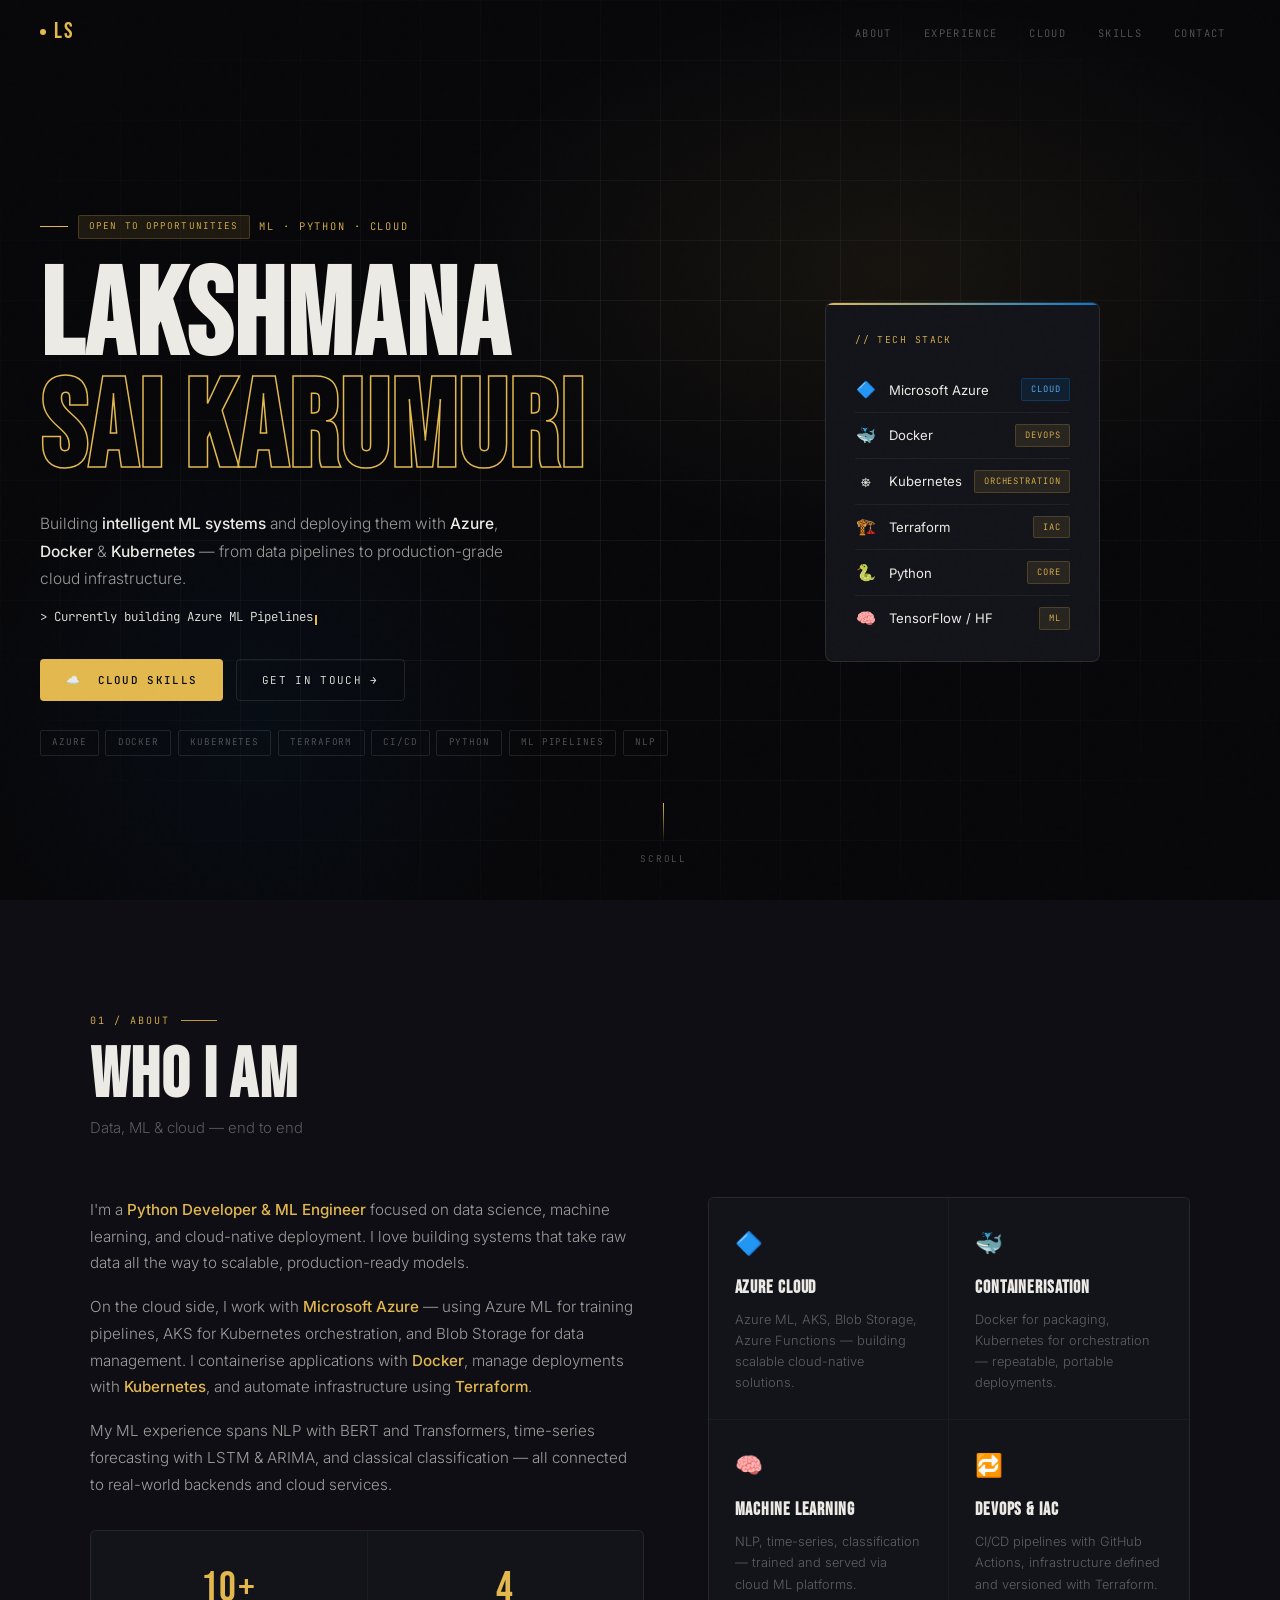
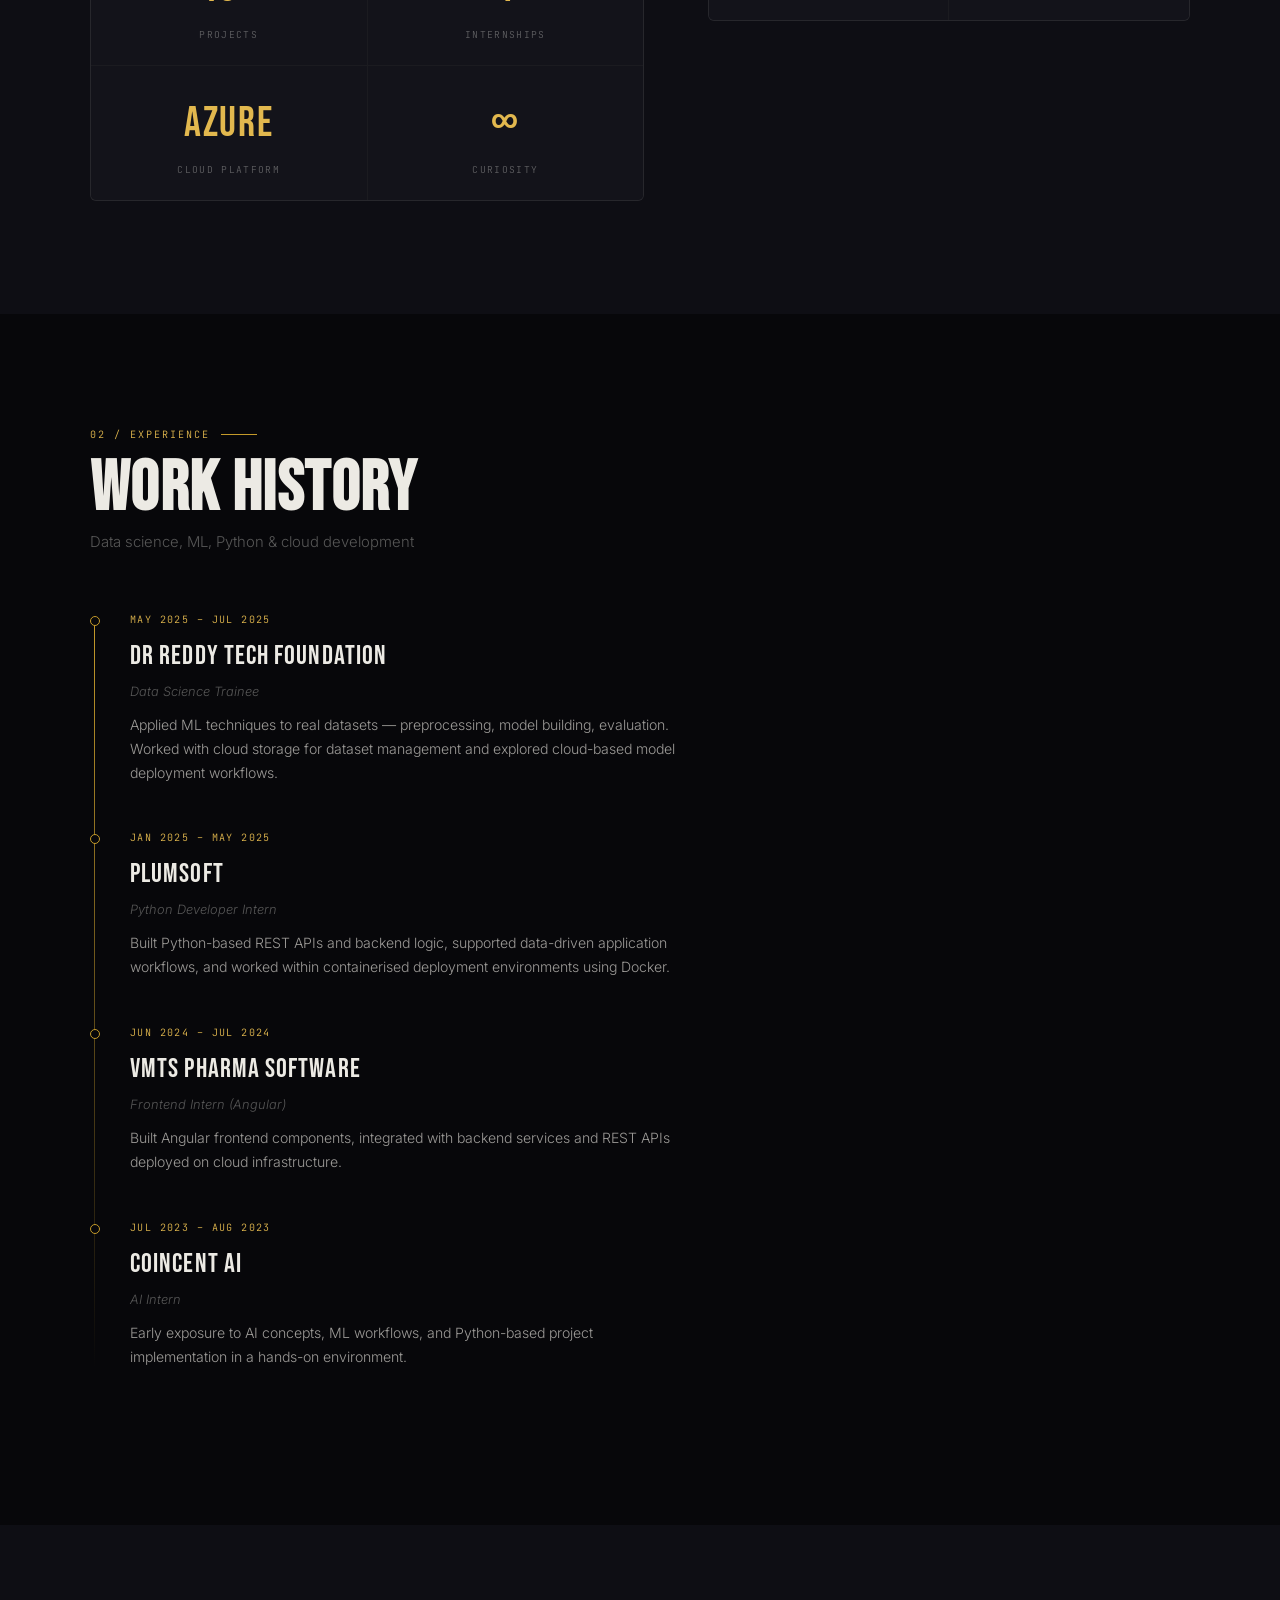
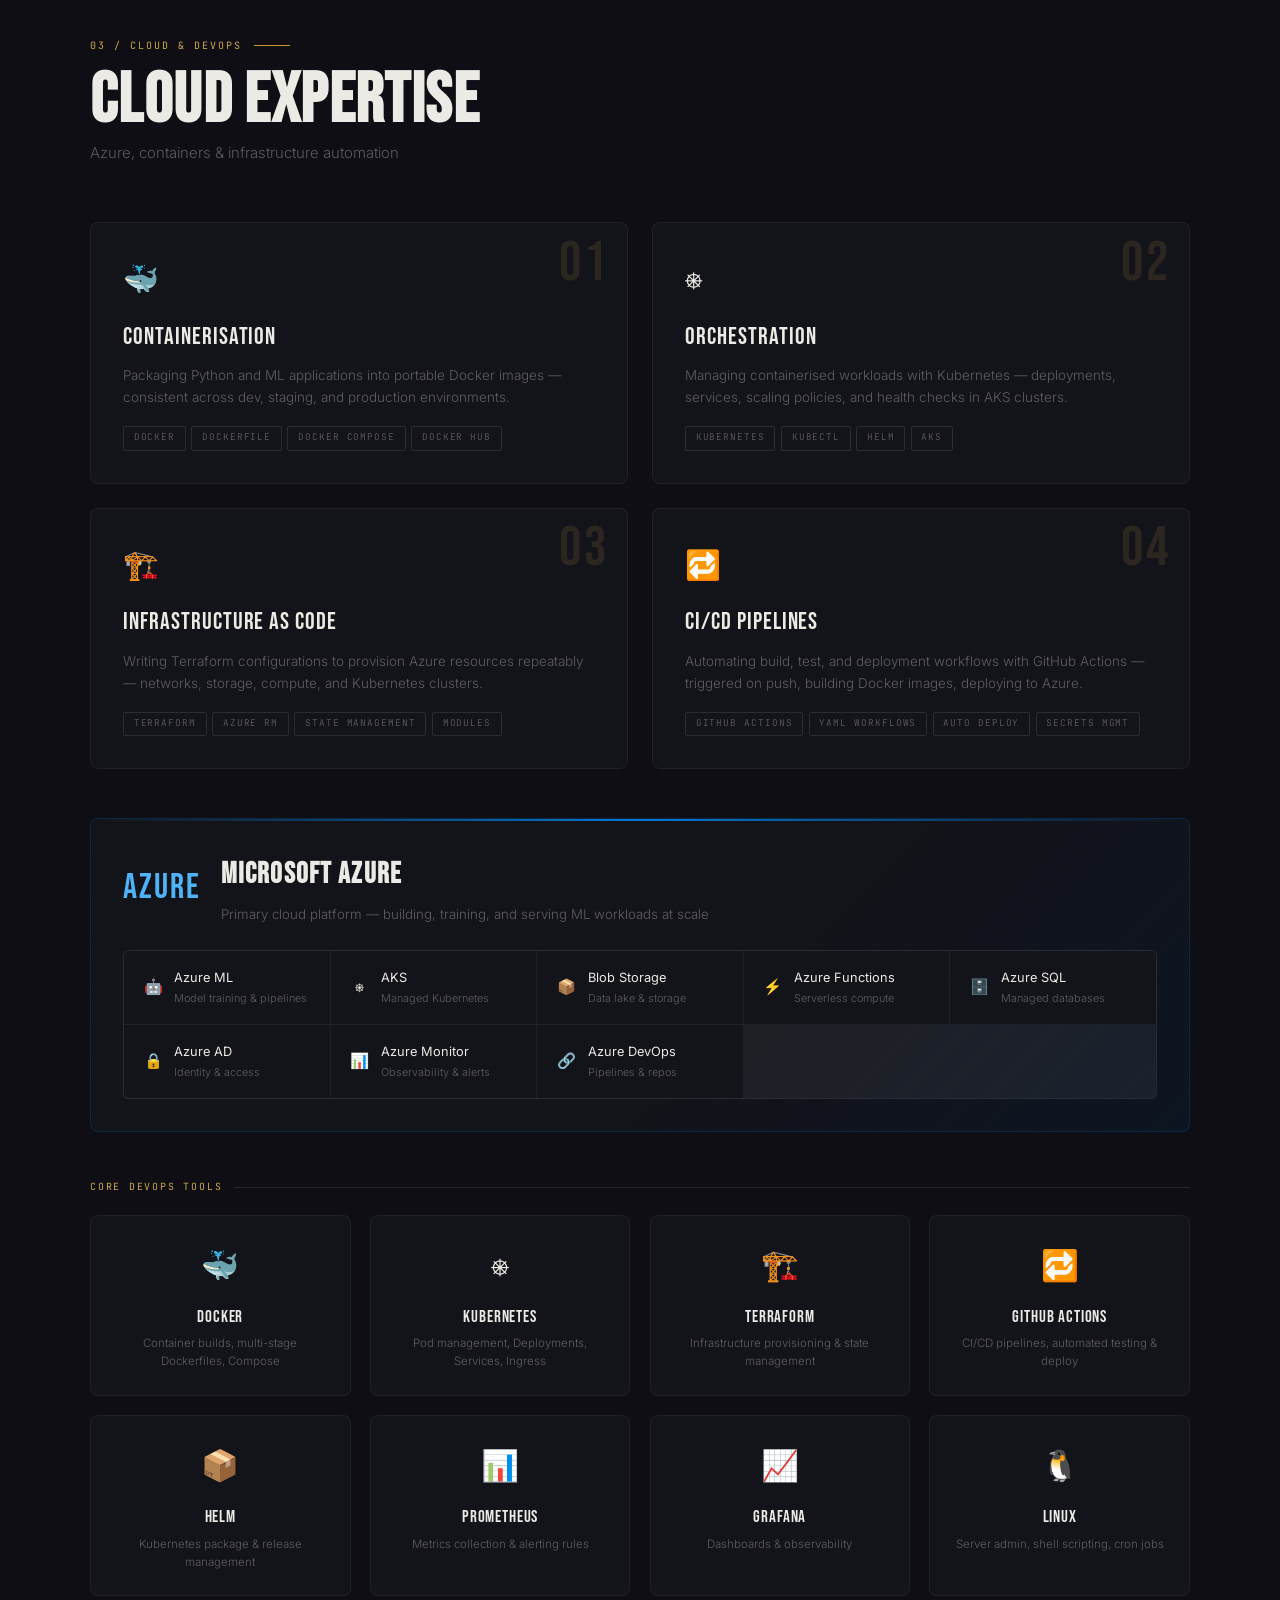
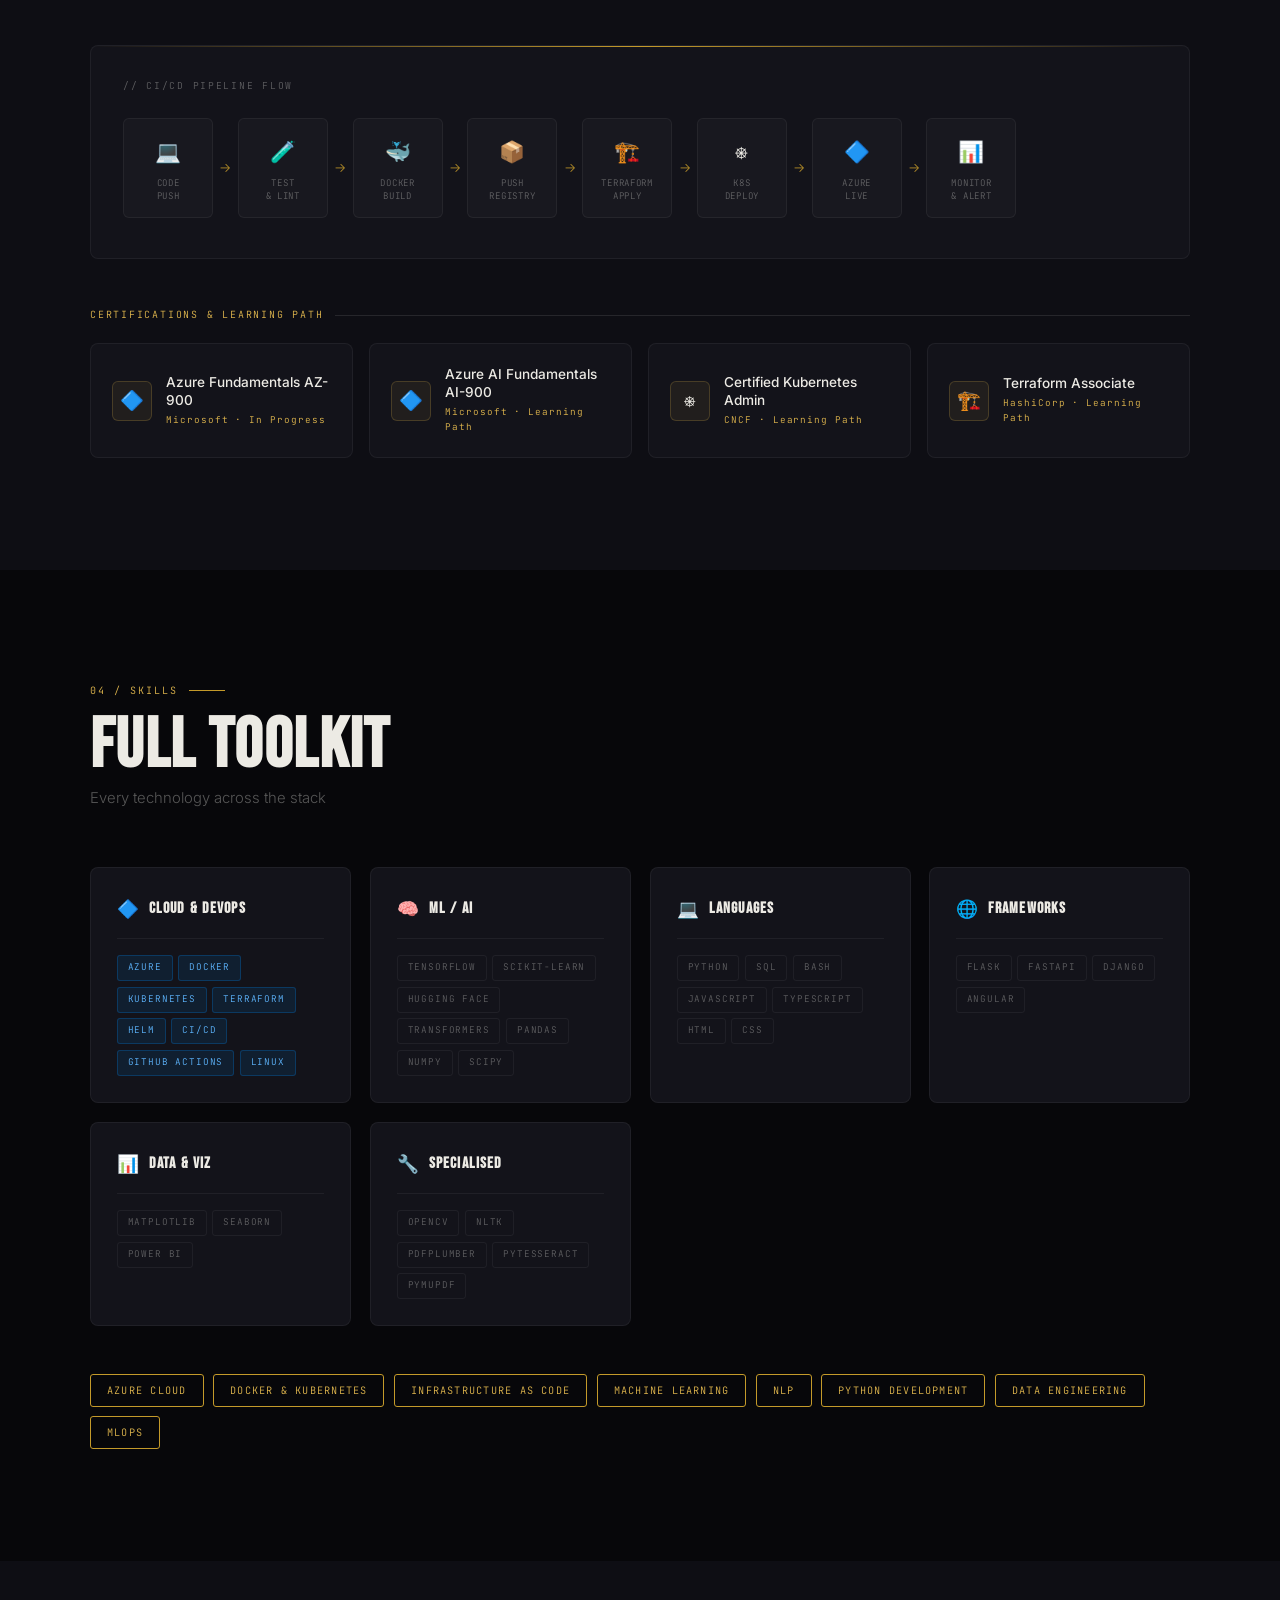
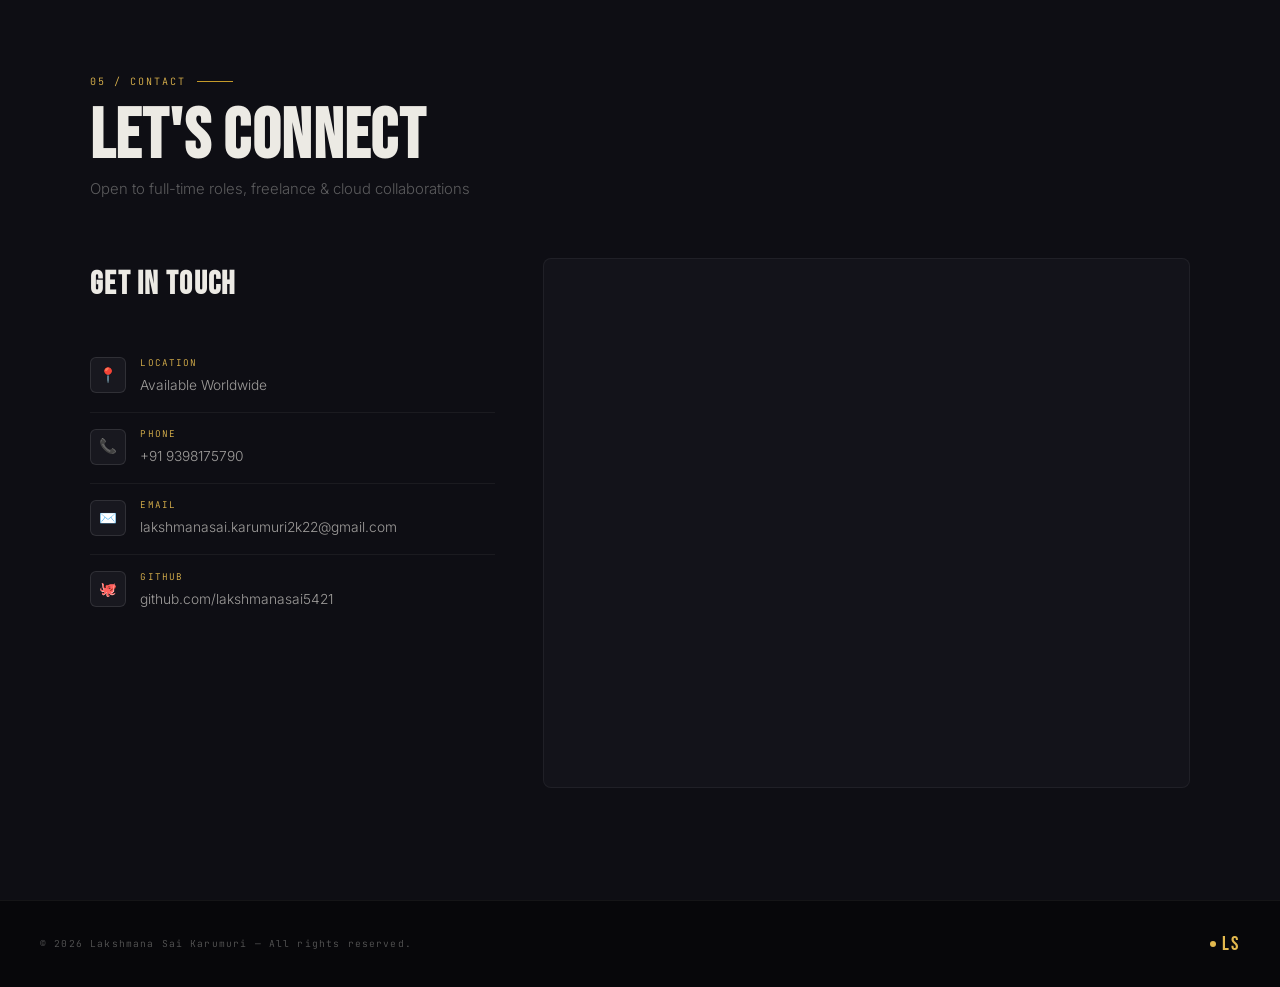
==== commit e160f774: "Update index.html" ====
--- a/index.html
+++ b/index.html
@@ -1,579 +1,1250 @@
 <!DOCTYPE html>
 <html lang="en">
 <head>
-    <meta charset="UTF-8">
-    <meta name="viewport" content="width=device-width, initial-scale=1.0">
-
-    <meta name="robots" content="index, follow">
-    <meta name="keywords" content="Python Developer, Data Analyst, Machine Learning Engineer, DevAnalytiq, devanalytiq,lakshmanasai, lakshmana sai, lakshmana sai karumuri, data science">
-    <meta name="description" content="Lakshmana Sai Karumuri - Python Developer, Data Analyst and Machine Learning Engineer">
-    <meta name="google-site-verification" content="google-site-verification=obYjIhNzdSwmf6FGIQ_S6cwbby1F3wRxLH-Ev8Z1JxQ" />
-
-    <title>Lakshmana Sai Karumuri</title>
-
-    <link rel="preconnect" href="https://fonts.googleapis.com">
-    <link rel="preconnect" href="https://fonts.gstatic.com" crossorigin>
-
-    <link rel="stylesheet" href="styles.css">
-
-    <style>
-      .contact-section {
-        margin: 0;
-        padding: 0;
-        width: 100%;
-        height: 100vh;
-        display: flex;
-      }
-      .contact-section iframe {
-        width: 100%;
-        height: 100%;
-        border: none;
-      }
-    </style>
+<meta charset="UTF-8"/>
+<meta name="viewport" content="width=device-width, initial-scale=1.0"/>
+<meta name="description" content="Lakshmana Sai Karumuri — ML Engineer, Python Developer & Cloud/DevOps: Azure, Docker, Kubernetes, Terraform"/>
+<title>Lakshmana Sai Karumuri</title>
+<link rel="preconnect" href="https://fonts.googleapis.com"/>
+<link rel="preconnect" href="https://fonts.gstatic.com" crossorigin/>
+<link href="https://fonts.googleapis.com/css2?family=Bebas+Neue&family=Inter:wght@300;400;500&family=JetBrains+Mono:wght@400;500&display=swap" rel="stylesheet"/>
+<style>
+/* ─── TOKENS ─────────────────────────────────── */
+:root{
+  --bg:#07070a;
+  --s1:#0e0e14;
+  --s2:#13131a;
+  --s3:#18181f;
+  --b1:rgba(255,255,255,0.055);
+  --b2:rgba(255,255,255,0.10);
+  --b3:rgba(255,255,255,0.16);
+  --gold:#e2b84e;
+  --gold2:#c49a2a;
+  --glow:rgba(226,184,78,0.15);
+  --glow2:rgba(226,184,78,0.07);
+  --azure:#0078d4;
+  --azure-dim:rgba(0,120,212,0.12);
+  --w:#eceae4;
+  --w2:rgba(236,234,228,0.65);
+  --w3:rgba(236,234,228,0.35);
+  --disp:'Bebas Neue',sans-serif;
+  --body:'Inter',sans-serif;
+  --mono:'JetBrains Mono',monospace;
+  --r4:4px;
+}
+*,*::before,*::after{box-sizing:border-box;margin:0;padding:0}
+html{scroll-behavior:smooth}
+body{background:var(--bg);color:var(--w);font-family:var(--body);font-weight:300;line-height:1.7;overflow-x:hidden}
+a{color:inherit;text-decoration:none}
+
+/* grain overlay */
+body::after{
+  content:'';position:fixed;inset:0;pointer-events:none;z-index:9000;
+  background-image:url("data:image/svg+xml,%3Csvg viewBox='0 0 200 200' xmlns='http://www.w3.org/2000/svg'%3E%3Cfilter id='n'%3E%3CfeTurbulence type='fractalNoise' baseFrequency='0.8' numOctaves='4' stitchTiles='stitch'/%3E%3C/filter%3E%3Crect width='100%25' height='100%25' filter='url(%23n)' opacity='1'/%3E%3C/svg%3E");
+  opacity:0.028;mix-blend-mode:overlay;
+}
+
+::-webkit-scrollbar{width:3px}
+::-webkit-scrollbar-track{background:var(--bg)}
+::-webkit-scrollbar-thumb{background:var(--gold2);border-radius:2px}
+
+/* ─── NAV ─────────────────────────────────────── */
+nav{
+  position:fixed;top:0;left:0;right:0;z-index:800;
+  padding:0 2.5rem;height:64px;
+  display:flex;align-items:center;justify-content:space-between;
+  transition:background .35s,border-color .35s;
+  border-bottom:1px solid transparent;
+}
+nav.stuck{
+  background:rgba(7,7,10,.92);
+  backdrop-filter:blur(20px);
+  border-bottom-color:var(--b1);
+}
+.nav-logo{
+  font-family:var(--disp);font-size:1.45rem;
+  letter-spacing:.1em;color:var(--gold);
+  display:flex;align-items:center;gap:.5rem;
+}
+.nav-logo-dot{
+  width:6px;height:6px;background:var(--gold);
+  border-radius:50%;animation:pulse 2.5s ease-in-out infinite;
+}
+@keyframes pulse{0%,100%{opacity:1;transform:scale(1)}50%{opacity:.4;transform:scale(.6)}}
+
+.nav-links{display:flex;gap:.2rem;list-style:none}
+.nav-links a{
+  font-family:var(--mono);font-size:.65rem;
+  letter-spacing:.13em;text-transform:uppercase;
+  color:var(--w3);padding:.4rem .9rem;
+  border-radius:var(--r4);
+  transition:color .2s,background .2s;
+}
+.nav-links a:hover{color:var(--gold);background:var(--glow2)}
+
+.ham{
+  display:none;flex-direction:column;gap:5px;
+  cursor:pointer;background:none;border:none;padding:.5rem;
+}
+.ham span{
+  display:block;width:20px;height:1.5px;
+  background:var(--w);border-radius:2px;
+  transition:transform .3s,opacity .3s;
+}
+.ham.open span:nth-child(1){transform:translateY(6.5px) rotate(45deg)}
+.ham.open span:nth-child(2){opacity:0}
+.ham.open span:nth-child(3){transform:translateY(-6.5px) rotate(-45deg)}
+
+.mob{
+  display:none;position:fixed;inset:0;z-index:790;
+  background:rgba(7,7,10,.97);backdrop-filter:blur(20px);
+  flex-direction:column;align-items:center;justify-content:center;gap:1.8rem;
+}
+.mob.open{display:flex}
+.mob a{
+  font-family:var(--disp);font-size:3rem;
+  letter-spacing:.05em;color:var(--w);
+  transition:color .2s,letter-spacing .2s;
+}
+.mob a:hover{color:var(--gold);letter-spacing:.1em}
+
+/* ─── HERO ─────────────────────────────────────── */
+.hero{
+  min-height:100vh;display:flex;align-items:center;
+  padding:9rem 2.5rem 5rem;position:relative;overflow:hidden;
+}
+
+/* background layers */
+.h-mesh{
+  position:absolute;inset:0;pointer-events:none;
+  background:
+    radial-gradient(ellipse 60% 50% at 70% 30%, rgba(226,184,78,.07) 0%, transparent 60%),
+    radial-gradient(ellipse 40% 60% at 20% 80%, rgba(0,120,212,.05) 0%, transparent 55%);
+}
+.h-grid{
+  position:absolute;inset:0;pointer-events:none;
+  background-image:
+    linear-gradient(var(--b1) 1px, transparent 1px),
+    linear-gradient(90deg, var(--b1) 1px, transparent 1px);
+  background-size:60px 60px;
+  -webkit-mask-image:radial-gradient(ellipse 85% 85% at 50% 50%, black 20%, transparent 75%);
+  mask-image:radial-gradient(ellipse 85% 85% at 50% 50%, black 20%, transparent 75%);
+}
+
+.hero-inner{
+  max-width:1060px;width:100%;
+  position:relative;z-index:1;
+  display:grid;grid-template-columns:1fr auto;
+  gap:3rem;align-items:center;
+}
+.hero-left{}
+
+.h-eyebrow{
+  display:inline-flex;align-items:center;gap:.6rem;
+  font-family:var(--mono);font-size:.65rem;
+  letter-spacing:.18em;text-transform:uppercase;color:var(--gold);
+  margin-bottom:1.5rem;
+  opacity:0;animation:up .6s ease forwards .1s;
+}
+.h-eyebrow-line{width:28px;height:1px;background:var(--gold);flex-shrink:0}
+.h-eyebrow-badge{
+  background:rgba(226,184,78,.1);border:1px solid rgba(226,184,78,.22);
+  padding:.18rem .65rem;font-size:.58rem;color:var(--gold);letter-spacing:.12em;
+  border-radius:2px;
+}
+
+.h-name{
+  font-family:var(--disp);
+  font-size:clamp(3.5rem,9.5vw,8.5rem);
+  line-height:.92;letter-spacing:.015em;
+  color:var(--w);
+  opacity:0;animation:up .6s ease forwards .22s;
+}
+.h-name-stroke{
+  display:block;
+  color:transparent;
+  -webkit-text-stroke:1.5px var(--gold);
+}
+
+.h-desc{
+  margin-top:1.5rem;max-width:480px;
+  font-size:.97rem;font-weight:300;color:var(--w2);line-height:1.75;
+  opacity:0;animation:up .6s ease forwards .38s;
+}
+.h-desc b{color:var(--w);font-weight:500}
+
+.h-type{
+  margin-top:.9rem;
+  font-family:var(--mono);font-size:.78rem;color:var(--w);
+  opacity:0;animation:up .6s ease forwards .5s;
+}
+.cursor{
+  display:inline-block;width:2px;height:.85em;
+  background:var(--gold);margin-left:2px;vertical-align:text-bottom;
+  animation:blink 1s step-end infinite;
+}
+
+.h-btns{
+  margin-top:2rem;display:flex;gap:.8rem;flex-wrap:wrap;
+  opacity:0;animation:up .6s ease forwards .62s;
+}
+.btn-a{
+  display:inline-flex;align-items:center;gap:.55rem;
+  padding:.65rem 1.6rem;
+  background:var(--gold);color:var(--bg);
+  font-family:var(--mono);font-size:.68rem;
+  letter-spacing:.12em;text-transform:uppercase;font-weight:500;
+  border:none;cursor:pointer;border-radius:var(--r4);
+  transition:background .2s,transform .15s,box-shadow .2s;
+  box-shadow:0 0 0 0 var(--glow);
+}
+.btn-a:hover{background:#f0c860;transform:translateY(-2px);box-shadow:0 8px 25px var(--glow)}
+.btn-b{
+  display:inline-flex;align-items:center;gap:.55rem;
+  padding:.65rem 1.6rem;
+  background:transparent;color:var(--w);
+  font-family:var(--mono);font-size:.68rem;
+  letter-spacing:.12em;text-transform:uppercase;
+  border:1px solid var(--b2);cursor:pointer;border-radius:var(--r4);
+  transition:border-color .2s,color .2s,transform .15s;
+}
+.btn-b:hover{border-color:var(--gold);color:var(--gold);transform:translateY(-2px)}
+
+/* hero right — floating card */
+.h-card{
+  background:var(--s2);
+  border:1px solid var(--b2);border-radius:8px;
+  padding:1.8rem;min-width:230px;
+  opacity:0;animation:up .6s ease forwards .75s;
+  position:relative;overflow:hidden;
+}
+.h-card::before{
+  content:'';position:absolute;top:0;left:0;right:0;height:2px;
+  background:linear-gradient(90deg, var(--gold), var(--azure), var(--gold));
+  background-size:200%;
+  animation:shimmer 3s linear infinite;
+}
+@keyframes shimmer{0%{background-position:0%}100%{background-position:200%}}
+
+.h-card-title{
+  font-family:var(--mono);font-size:.6rem;
+  letter-spacing:.15em;text-transform:uppercase;
+  color:var(--gold);margin-bottom:1.2rem;
+}
+.h-stack-item{
+  display:flex;align-items:center;gap:.75rem;
+  padding:.55rem 0;border-bottom:1px solid var(--b1);
+}
+.h-stack-item:last-child{border:none;padding-bottom:0}
+.h-stack-ico{font-size:1rem;width:22px;text-align:center;flex-shrink:0}
+.h-stack-name{
+  font-size:.82rem;font-weight:400;color:var(--w);
+}
+.h-stack-tag{
+  margin-left:auto;
+  font-family:var(--mono);font-size:.55rem;
+  letter-spacing:.1em;text-transform:uppercase;
+  padding:.18rem .55rem;
+  border-radius:2px;
+  background:rgba(226,184,78,.1);
+  border:1px solid rgba(226,184,78,.2);
+  color:var(--gold);
+}
+.h-stack-tag.blue{
+  background:var(--azure-dim);
+  border-color:rgba(0,120,212,.3);
+  color:#5eb6ff;
+}
+
+/* pill badges row */
+.h-pills{
+  margin-top:1.8rem;display:flex;flex-wrap:wrap;gap:.4rem;
+  opacity:0;animation:up .6s ease forwards .88s;
+}
+.pill{
+  font-family:var(--mono);font-size:.58rem;letter-spacing:.1em;
+  text-transform:uppercase;padding:.26rem .7rem;
+  border:1px solid var(--b2);border-radius:2px;
+  color:var(--w3);transition:color .2s,border-color .2s;
+}
+.pill:hover{color:var(--gold);border-color:rgba(226,184,78,.4)}
+
+/* scroll indicator */
+.h-scroll{
+  position:absolute;bottom:2rem;left:50%;transform:translateX(-50%);
+  display:flex;flex-direction:column;align-items:center;gap:.6rem;
+  opacity:0;animation:up .6s ease forwards 1.1s;
+}
+.h-scroll span{
+  font-family:var(--mono);font-size:.58rem;
+  letter-spacing:.2em;text-transform:uppercase;color:var(--w3);
+}
+.h-scroll-line{
+  width:1px;height:40px;
+  background:linear-gradient(to bottom,var(--gold),transparent);
+  animation:breathe 2s ease-in-out infinite;
+}
+@keyframes breathe{0%,100%{opacity:.3}50%{opacity:1}}
+
+/* ─── SHARED ──────────────────────────────────── */
+section{padding:7rem 2.5rem}
+.container{max-width:1100px;margin:0 auto}
+
+.eyebrow{
+  font-family:var(--mono);font-size:.63rem;
+  letter-spacing:.2em;text-transform:uppercase;
+  color:var(--gold);display:flex;align-items:center;gap:.7rem;
+  margin-bottom:.85rem;
+}
+.eyebrow::after{content:'';width:36px;height:1px;background:var(--gold2)}
+
+.stitle{
+  font-family:var(--disp);
+  font-size:clamp(2.6rem,5.5vw,4.8rem);
+  letter-spacing:.02em;line-height:.95;color:var(--w);
+  margin-bottom:.4rem;
+}
+.ssub{color:var(--w3);font-size:.93rem;margin-bottom:3.5rem;max-width:440px}
+
+/* reveal */
+.r{
+  opacity:0;transform:translateY(24px);
+  transition:opacity .6s ease,transform .6s ease;
+  will-change:opacity,transform;
+}
+.r.on{opacity:1;transform:none}
+@media(prefers-reduced-motion:reduce){
+  .r,.h-eyebrow,.h-name,.h-desc,.h-type,.h-btns,.h-card,.h-pills,.h-scroll{
+    opacity:1!important;transform:none!important;animation:none!important;
+  }
+}
+
+/* ─── ABOUT ───────────────────────────────────── */
+#about{background:var(--s1)}
+
+.about-grid{
+  display:grid;grid-template-columns:1.15fr 1fr;
+  gap:4rem;align-items:start;
+}
+.about-text p{
+  color:var(--w2);font-size:.95rem;margin-bottom:1.1rem;line-height:1.75;
+}
+.about-text b{color:var(--gold);font-weight:500}
+
+.stats{
+  display:grid;grid-template-columns:1fr 1fr;
+  gap:1px;background:var(--b1);
+  border:1px solid var(--b1);border-radius:6px;
+  overflow:hidden;margin-top:2rem;
+}
+.stat{
+  background:var(--s2);padding:1.4rem;text-align:center;
+  transition:background .2s;
+}
+.stat:hover{background:var(--s3)}
+.stat-n{
+  font-family:var(--disp);font-size:2.6rem;
+  color:var(--gold);letter-spacing:.04em;
+}
+.stat-l{
+  font-family:var(--mono);font-size:.6rem;
+  letter-spacing:.14em;text-transform:uppercase;
+  color:var(--w3);margin-top:.15rem;
+}
+
+.feat-grid{
+  display:grid;grid-template-columns:1fr 1fr;
+  gap:1px;background:var(--b1);
+  border:1px solid var(--b1);border-radius:6px;overflow:hidden;
+}
+.feat{
+  background:var(--s2);padding:1.6rem;
+  position:relative;overflow:hidden;transition:background .25s;
+}
+.feat::after{
+  content:'';position:absolute;bottom:0;left:0;right:0;
+  height:2px;background:var(--gold);
+  transform:scaleX(0);transform-origin:left;
+  transition:transform .35s ease;
+}
+.feat:hover::after{transform:scaleX(1)}
+.feat:hover{background:var(--s3)}
+.feat-ico{font-size:1.4rem;margin-bottom:.7rem;display:block}
+.feat h4{
+  font-family:var(--disp);font-size:1.1rem;
+  letter-spacing:.05em;color:var(--w);margin-bottom:.4rem;
+}
+.feat p{font-size:.8rem;color:var(--w3);line-height:1.65}
+
+/* ─── EXPERIENCE ──────────────────────────────── */
+.tl{position:relative;padding-left:2.5rem}
+.tl::before{
+  content:'';position:absolute;left:4px;top:8px;bottom:0;
+  width:1px;background:linear-gradient(to bottom,var(--gold2),transparent);
+}
+.tl-item{
+  position:relative;margin-bottom:2.8rem;
+}
+.tl-dot{
+  position:absolute;left:-2.5rem;top:.3rem;
+  width:10px;height:10px;border-radius:50%;
+  background:var(--bg);border:1.5px solid var(--gold2);
+  transition:background .25s,border-color .25s,box-shadow .25s;
+}
+.tl-item:hover .tl-dot{
+  background:var(--gold);border-color:var(--gold);
+  box-shadow:0 0 12px var(--glow);
+}
+.tl-date{
+  font-family:var(--mono);font-size:.63rem;
+  letter-spacing:.14em;text-transform:uppercase;
+  color:var(--gold);margin-bottom:.3rem;
+}
+.tl-co{
+  font-family:var(--disp);font-size:1.7rem;
+  letter-spacing:.04em;color:var(--w);
+}
+.tl-role{
+  font-size:.8rem;color:var(--w3);
+  margin:.1rem 0 .65rem;font-style:italic;
+}
+.tl-desc{font-size:.88rem;color:var(--w2);max-width:560px;line-height:1.7}
+
+/* ─── CLOUD SECTION ───────────────────────────── */
+#cloud{background:var(--s1)}
+
+/* top strip */
+.cloud-intro{
+  display:grid;grid-template-columns:1fr 1fr;
+  gap:1.5rem;margin-bottom:3rem;
+}
+.cloud-intro-card{
+  background:var(--s2);border:1px solid var(--b1);
+  border-radius:8px;padding:2rem;
+  position:relative;overflow:hidden;
+  transition:border-color .25s,background .25s;
+}
+.cloud-intro-card:hover{border-color:var(--b3);background:var(--s3)}
+.cloud-intro-card::before{
+  content:'';position:absolute;top:0;left:0;right:0;height:1px;
+  background:linear-gradient(90deg,transparent,var(--gold),transparent);
+  opacity:0;transition:opacity .3s;
+}
+.cloud-intro-card:hover::before{opacity:1}
+.cic-number{
+  font-family:var(--disp);font-size:3.5rem;
+  color:rgba(226,184,78,.12);letter-spacing:.04em;
+  position:absolute;top:.8rem;right:1.2rem;line-height:1;
+  pointer-events:none;
+}
+.cic-ico{font-size:1.8rem;margin-bottom:.8rem;display:block}
+.cic-title{
+  font-family:var(--disp);font-size:1.5rem;
+  letter-spacing:.04em;color:var(--w);margin-bottom:.4rem;
+}
+.cic-desc{font-size:.84rem;color:var(--w3);line-height:1.65;margin-bottom:1.1rem}
+.cic-tags{display:flex;flex-wrap:wrap;gap:.35rem}
+.ctag{
+  font-family:var(--mono);font-size:.58rem;
+  letter-spacing:.1em;text-transform:uppercase;
+  padding:.22rem .6rem;
+  border:1px solid var(--b2);border-radius:2px;
+  color:var(--w3);transition:color .2s,border-color .2s;
+}
+.cloud-intro-card:hover .ctag{border-color:rgba(226,184,78,.3);color:rgba(226,184,78,.8)}
+
+/* azure highlight card */
+.cloud-azure{
+  background:linear-gradient(135deg,var(--s2) 60%,rgba(0,120,212,.07));
+  border:1px solid rgba(0,120,212,.2);
+  border-radius:8px;padding:2rem 2rem 2rem 2rem;
+  position:relative;overflow:hidden;
+  margin-bottom:3rem;
+  transition:border-color .3s,background .3s;
+}
+.cloud-azure:hover{border-color:rgba(0,120,212,.4)}
+.cloud-azure::before{
+  content:'';position:absolute;top:0;left:0;right:0;height:2px;
+  background:linear-gradient(90deg,transparent,#0078d4,transparent);
+}
+.azure-header{
+  display:flex;align-items:center;gap:1.2rem;margin-bottom:1.5rem;
+}
+.azure-logo{
+  font-family:var(--disp);font-size:2.2rem;
+  letter-spacing:.06em;color:#4eb3f7;
+}
+.azure-header h3{
+  font-family:var(--disp);font-size:1.8rem;
+  letter-spacing:.04em;color:var(--w);
+}
+.azure-header p{font-size:.83rem;color:var(--w3);margin-top:.2rem}
+.azure-services{
+  display:grid;grid-template-columns:repeat(auto-fill,minmax(180px,1fr));
+  gap:1px;background:var(--b1);border:1px solid var(--b1);
+  border-radius:6px;overflow:hidden;
+}
+.asvc{
+  background:var(--s2);padding:1rem 1.2rem;
+  display:flex;align-items:center;gap:.7rem;
+  transition:background .2s;
+}
+.asvc:hover{background:var(--s3)}
+.asvc-ico{font-size:.95rem;flex-shrink:0;width:20px;text-align:center}
+.asvc-name{font-size:.8rem;color:var(--w);font-weight:400}
+.asvc-desc{font-size:.68rem;color:var(--w3);margin-top:.05rem}
+
+/* tools row */
+.tools-label{
+  font-family:var(--mono);font-size:.62rem;
+  letter-spacing:.18em;text-transform:uppercase;
+  color:var(--gold);margin-bottom:1.2rem;
+  display:flex;align-items:center;gap:.7rem;
+}
+.tools-label::after{content:'';flex:1;height:1px;background:var(--b2)}
+
+.tools-row{
+  display:grid;grid-template-columns:repeat(4,1fr);
+  gap:1.2rem;margin-bottom:3rem;
+}
+.tool-card{
+  background:var(--s2);border:1px solid var(--b1);
+  border-radius:8px;padding:1.5rem 1.2rem;
+  text-align:center;
+  transition:border-color .25s,background .25s,transform .2s;
+  position:relative;overflow:hidden;
+}
+.tool-card:hover{
+  border-color:var(--b3);background:var(--s3);
+  transform:translateY(-3px);
+}
+.tool-card::after{
+  content:'';position:absolute;bottom:0;left:0;right:0;height:2px;
+  background:var(--gold);
+  transform:scaleX(0);transform-origin:center;
+  transition:transform .3s ease;
+}
+.tool-card:hover::after{transform:scaleX(1)}
+.tool-ico{font-size:1.9rem;margin-bottom:.7rem;display:block}
+.tool-name{
+  font-family:var(--disp);font-size:1.05rem;
+  letter-spacing:.05em;color:var(--w);
+}
+.tool-desc{font-size:.72rem;color:var(--w3);margin-top:.25rem;line-height:1.55}
+
+/* pipeline */
+.pipeline-box{
+  background:var(--s2);border:1px solid var(--b1);
+  border-radius:8px;padding:2rem;
+  margin-bottom:3rem;position:relative;overflow:hidden;
+}
+.pipeline-box::before{
+  content:'';position:absolute;top:0;left:0;right:0;height:1px;
+  background:linear-gradient(90deg,transparent,var(--gold2),transparent);
+}
+.pipeline-label{
+  font-family:var(--mono);font-size:.6rem;
+  letter-spacing:.18em;text-transform:uppercase;
+  color:var(--w3);margin-bottom:1.5rem;
+}
+.pipeline{
+  display:flex;align-items:stretch;gap:0;
+  overflow-x:auto;padding-bottom:.5rem;
+}
+.pipe-step{
+  display:flex;flex-direction:column;align-items:center;
+  gap:.5rem;padding:.9rem 1.1rem;
+  background:var(--s3);border:1px solid var(--b1);
+  flex-shrink:0;min-width:90px;
+  transition:border-color .25s,background .25s;
+  border-radius:6px;
+}
+.pipe-step:hover{border-color:rgba(226,184,78,.4);background:rgba(226,184,78,.05)}
+.pipe-step-ico{font-size:1.3rem}
+.pipe-step-lbl{
+  font-family:var(--mono);font-size:.57rem;
+  letter-spacing:.08em;text-transform:uppercase;
+  color:var(--w3);text-align:center;line-height:1.4;
+}
+.pipe-arrow{
+  display:flex;align-items:center;
+  color:var(--gold2);font-size:.8rem;padding:0 .4rem;flex-shrink:0;
+}
+
+/* certs */
+.cert-grid{
+  display:grid;grid-template-columns:repeat(auto-fill,minmax(220px,1fr));
+  gap:1rem;
+}
+.cert{
+  background:var(--s2);border:1px solid var(--b1);
+  border-radius:8px;padding:1.3rem;
+  display:flex;align-items:center;gap:.9rem;
+  transition:border-color .25s,background .25s,transform .2s;
+}
+.cert:hover{border-color:rgba(226,184,78,.35);background:var(--s3);transform:translateY(-2px)}
+.cert-ico{
+  width:40px;height:40px;flex-shrink:0;
+  display:flex;align-items:center;justify-content:center;
+  font-size:1.2rem;
+  background:var(--glow2);border:1px solid rgba(226,184,78,.2);
+  border-radius:6px;
+}
+.cert-name{
+  font-size:.85rem;font-weight:500;color:var(--w);line-height:1.35;
+}
+.cert-org{
+  font-family:var(--mono);font-size:.58rem;
+  letter-spacing:.1em;color:var(--gold);margin-top:.2rem;
+}
+
+/* ─── SKILLS ──────────────────────────────────── */
+.skills-grid{
+  display:grid;grid-template-columns:repeat(auto-fill,minmax(260px,1fr));
+  gap:1.2rem;
+}
+.sk{
+  background:var(--s2);border:1px solid var(--b1);
+  border-radius:8px;padding:1.6rem;
+  transition:border-color .25s,background .25s;
+}
+.sk:hover{border-color:var(--b3);background:var(--s3)}
+.sk-head{
+  display:flex;align-items:center;gap:.65rem;margin-bottom:1rem;
+  padding-bottom:.9rem;border-bottom:1px solid var(--b1);
+}
+.sk-head-ico{font-size:1.1rem}
+.sk-head h3{
+  font-family:var(--disp);font-size:1rem;
+  letter-spacing:.07em;color:var(--w);
+}
+.bdgs{display:flex;flex-wrap:wrap;gap:.35rem}
+.b{
+  font-family:var(--mono);font-size:.58rem;
+  letter-spacing:.09em;text-transform:uppercase;
+  padding:.26rem .62rem;
+  border:1px solid var(--b1);border-radius:3px;
+  color:var(--w3);background:transparent;
+  transition:color .2s,border-color .2s,background .2s;
+}
+.b:hover{color:var(--gold);border-color:rgba(226,184,78,.4);background:var(--glow2)}
+.b.hi{
+  color:#5eb6ff;
+  border-color:rgba(0,120,212,.3);
+  background:var(--azure-dim);
+}
+.b.hi:hover{color:#80caff;border-color:rgba(0,120,212,.5)}
+
+.domain-row{
+  margin-top:3rem;display:flex;flex-wrap:wrap;gap:.6rem;
+}
+.dtag{
+  font-family:var(--mono);font-size:.64rem;
+  letter-spacing:.12em;text-transform:uppercase;
+  padding:.42rem 1rem;
+  border:1px solid var(--gold2);border-radius:3px;
+  color:var(--gold);background:transparent;
+  transition:background .2s,box-shadow .2s;
+}
+.dtag:hover{background:var(--glow2);box-shadow:0 0 16px var(--glow)}
+
+/* ─── CONTACT ─────────────────────────────────── */
+#contact{background:var(--s1)}
+
+.contact-grid{
+  display:grid;grid-template-columns:1fr 1.6fr;
+  gap:3rem;align-items:start;
+}
+.contact-l h3{
+  font-family:var(--disp);font-size:2rem;
+  letter-spacing:.04em;margin-bottom:1.8rem;
+}
+.ci-item{
+  display:flex;align-items:flex-start;gap:.9rem;
+  padding:.9rem 0;border-bottom:1px solid var(--b1);
+}
+.ci-item:last-child{border:none}
+.ci-ico{
+  width:36px;height:36px;flex-shrink:0;
+  background:var(--s3);border:1px solid var(--b2);
+  border-radius:6px;
+  display:flex;align-items:center;justify-content:center;
+  font-size:.9rem;margin-top:.1rem;
+}
+.ci-lbl{
+  font-family:var(--mono);font-size:.58rem;
+  letter-spacing:.12em;text-transform:uppercase;
+  color:var(--gold);margin-bottom:.15rem;
+}
+.ci-val{font-size:.86rem;color:var(--w2)}
+.ci-val a{transition:color .2s}
+.ci-val a:hover{color:var(--gold)}
+
+.iframe-box{
+  background:var(--s2);border:1px solid var(--b1);
+  border-radius:8px;overflow:hidden;height:530px;
+}
+.iframe-box iframe{width:100%;height:100%;border:none}
+
+/* ─── FOOTER ──────────────────────────────────── */
+footer{
+  padding:1.6rem 2.5rem;
+  border-top:1px solid var(--b1);
+  display:flex;align-items:center;
+  justify-content:space-between;flex-wrap:wrap;gap:1rem;
+}
+footer p{
+  font-family:var(--mono);font-size:.6rem;
+  letter-spacing:.12em;color:var(--w3);
+}
+.foot-logo{
+  font-family:var(--disp);font-size:1.25rem;
+  letter-spacing:.1em;color:var(--gold);
+  display:flex;align-items:center;gap:.4rem;
+}
+
+/* ─── STT ─────────────────────────────────────── */
+#stt{
+  position:fixed;bottom:2rem;right:2rem;z-index:800;
+  width:42px;height:42px;
+  background:var(--gold);color:var(--bg);
+  border:none;cursor:pointer;font-size:.85rem;font-weight:600;
+  border-radius:6px;
+  display:flex;align-items:center;justify-content:center;
+  opacity:0;visibility:hidden;
+  transition:transform .2s,opacity .3s,visibility .3s,box-shadow .2s;
+  box-shadow:0 4px 20px var(--glow);
+}
+#stt:hover{transform:translateY(-3px);box-shadow:0 8px 30px var(--glow)}
+#stt.on{opacity:1;visibility:visible}
+
+/* ─── KEYFRAMES ───────────────────────────────── */
+@keyframes up{from{opacity:0;transform:translateY(20px)}to{opacity:1;transform:none}}
+@keyframes blink{0%,100%{opacity:1}50%{opacity:0}}
+
+/* ─── RESPONSIVE ──────────────────────────────── */
+@media(max-width:1000px){
+  .hero-inner{grid-template-columns:1fr;gap:2rem}
+  .h-card{display:none}
+  .cloud-intro{grid-template-columns:1fr}
+  .tools-row{grid-template-columns:repeat(2,1fr)}
+}
+@media(max-width:768px){
+  .nav-links{display:none}
+  .ham{display:flex}
+  section{padding:5rem 1.5rem}
+  .about-grid{grid-template-columns:1fr;gap:2.5rem}
+  .feat-grid{grid-template-columns:1fr}
+  .contact-grid{grid-template-columns:1fr}
+  .iframe-box{height:460px}
+  .azure-services{grid-template-columns:1fr 1fr}
+}
+@media(max-width:500px){
+  .h-name{font-size:clamp(3rem,14vw,5rem)}
+  .tools-row{grid-template-columns:repeat(2,1fr)}
+  .cert-grid{grid-template-columns:1fr}
+}
+</style>
 </head>
-
 <body>
 
-<!-- ================= NAVIGATION ================= -->
-<nav class="navbar" id="navbar">
-    <div class="nav-container">
-        <div class="nav-brand">
-            <div class="brand-icon">LS</div>
-            <span class="brand-text">Lakshmana Sai</span>
-        </div>
-
-        <div class="nav-menu" id="nav-menu">
-            <a href="#home" class="nav-link">Home</a>
-            <a href="#about" class="nav-link">About</a>
-            <a href="#experience" class="nav-link">Experience</a>
-            <a href="#projects" class="nav-link">Projects</a>
-            <a href="#skills" class="nav-link">Skills</a>
-            <a href="#contact" class="nav-link">Contact</a>
-        </div>
-
-        <div class="nav-actions">
-            <button class="theme-toggle" id="theme-toggle">
-                <span class="sun-icon">☀️</span>
-                <span class="moon-icon">🌙</span>
-            </button>
-
-            <button class="mobile-menu-toggle" id="mobile-menu-toggle">
-                <span></span>
-                <span></span>
-                <span></span>
-            </button>
-        </div>
+<!-- NAV -->
+<nav id="nav">
+  <div class="nav-logo">
+    <div class="nav-logo-dot"></div>LS
+  </div>
+  <ul class="nav-links">
+    <li><a href="#about">About</a></li>
+    <li><a href="#experience">Experience</a></li>
+    <li><a href="#cloud">Cloud</a></li>
+    <li><a href="#skills">Skills</a></li>
+    <li><a href="#contact">Contact</a></li>
+  </ul>
+  <button class="ham" id="ham" aria-label="Menu"><span></span><span></span><span></span></button>
+</nav>
+
+<div class="mob" id="mob">
+  <a href="#about"      onclick="closeMob()">About</a>
+  <a href="#experience" onclick="closeMob()">Experience</a>
+  <a href="#cloud"      onclick="closeMob()">Cloud</a>
+  <a href="#skills"     onclick="closeMob()">Skills</a>
+  <a href="#contact"    onclick="closeMob()">Contact</a>
+</div>
+
+<!-- HERO -->
+<section class="hero" id="home">
+  <div class="h-mesh"></div>
+  <div class="h-grid"></div>
+  <div class="hero-inner">
+    <div class="hero-left">
+      <div class="h-eyebrow">
+        <div class="h-eyebrow-line"></div>
+        <span class="h-eyebrow-badge">Open to Opportunities</span>
+        ML · Python · Cloud
+      </div>
+      <h1 class="h-name">
+        Lakshmana<span class="h-name-stroke">Sai Karumuri</span>
+      </h1>
+      <p class="h-desc">
+        Building <b>intelligent ML systems</b> and deploying them with
+        <b>Azure</b>, <b>Docker</b> &amp; <b>Kubernetes</b> —
+        from data pipelines to production-grade cloud infrastructure.
+      </p>
+      <div class="h-type">
+        &gt;&nbsp;Currently building&nbsp;<span id="typing"></span><span class="cursor"></span>
+      </div>
+      <div class="h-btns">
+        <a href="#cloud" class="btn-a">☁️&nbsp; Cloud Skills</a>
+        <a href="#contact" class="btn-b">Get in Touch →</a>
+      </div>
+      <div class="h-pills">
+        <span class="pill">Azure</span>
+        <span class="pill">Docker</span>
+        <span class="pill">Kubernetes</span>
+        <span class="pill">Terraform</span>
+        <span class="pill">CI/CD</span>
+        <span class="pill">Python</span>
+        <span class="pill">ML Pipelines</span>
+        <span class="pill">NLP</span>
+      </div>
     </div>
-</nav>
-
-<!-- ================= HERO SECTION ================= -->
-<section id="home" class="hero">
-    <div class="hero-container">
-
-        <div class="hero-badge">
-            Data Science • Machine Learning • Python
-        </div>
-
-        <h1 class="hero-title">
-            Hi, I’m Lakshmana Sai Karumuri
-        </h1>
-
-        <p class="hero-subtitle">
-    Exploring data-driven problems and machine learning solutions
-</p>
-
-<div class="hero-typing">
-    Currently focused on <span id="typing-text"></span><span class="cursor">|</span>
-</div>
-
-
-
-        <div class="hero-buttons">
-            <a href="#projects" class="btn btn-primary">View My Projects</a>
-            <a href="#contact" class="btn btn-secondary">Get in Touch</a>
-        </div>
-
-        <div class="hero-social">
-            <!-- keep icons unchanged -->
-        </div>
-
+
+    <!-- floating stack card -->
+    <div class="h-card">
+      <div class="h-card-title">// Tech Stack</div>
+      <div class="h-stack-item">
+        <div class="h-stack-ico">🔷</div>
+        <div class="h-stack-name">Microsoft Azure</div>
+        <div class="h-stack-tag blue">Cloud</div>
+      </div>
+      <div class="h-stack-item">
+        <div class="h-stack-ico">🐳</div>
+        <div class="h-stack-name">Docker</div>
+        <div class="h-stack-tag">DevOps</div>
+      </div>
+      <div class="h-stack-item">
+        <div class="h-stack-ico">⎈</div>
+        <div class="h-stack-name">Kubernetes</div>
+        <div class="h-stack-tag">Orchestration</div>
+      </div>
+      <div class="h-stack-item">
+        <div class="h-stack-ico">🏗️</div>
+        <div class="h-stack-name">Terraform</div>
+        <div class="h-stack-tag">IaC</div>
+      </div>
+      <div class="h-stack-item">
+        <div class="h-stack-ico">🐍</div>
+        <div class="h-stack-name">Python</div>
+        <div class="h-stack-tag">Core</div>
+      </div>
+      <div class="h-stack-item">
+        <div class="h-stack-ico">🧠</div>
+        <div class="h-stack-name">TensorFlow / HF</div>
+        <div class="h-stack-tag">ML</div>
+      </div>
     </div>
-
-    <div class="scroll-indicator">
-        <div class="scroll-arrow">↓</div>
-    </div>
+  </div>
+  <div class="h-scroll">
+    <div class="h-scroll-line"></div>
+    <span>Scroll</span>
+  </div>
 </section>
 
-            <!-- social icons unchanged -->
-        </div>
-    </div>
-
-    <div class="scroll-indicator">
-        <div class="scroll-arrow">↓</div>
-    </div>
-</section>
-<!-- ================= ABOUT SECTION ================= -->
-<section id="about" class="about">
+<!-- ABOUT -->
+<section id="about">
   <div class="container">
-
-    <div class="section-header">
-      <h2 class="section-title">About Me</h2>
-      <p class="section-subtitle">
-        Turning data into insights and models into real-world solutions
-      </p>
-    </div>
-
-    <div class="about-content two-columns">
-
-      <!-- Left Content -->
-      <div class="about-text">
-        <div class="about-card">
-          <h3>Hi, I'm Lakshmana Sai Karumuri</h3>
-
-          <p>
-            I am primarily focused on data-related roles, with strong interest in
-            machine learning, data science, and analytical problem solving.
-            I enjoy working with data to understand patterns, build models,
-            and support better decision-making.
-          </p>
-
-          <p>
-            My background includes hands-on experience with datasets,
-            machine learning algorithms, and Python-based development.
-            I’ve worked on projects that involve data preprocessing,
-            exploratory analysis, model training, and backend integration.
-          </p>
-        </div>
-      </div>
-
-      <!-- Right Features -->
-      <div class="about-features">
-        <div class="feature-row" style="display: flex; gap: 1.5rem; flex-wrap: wrap;">
-
-          <div class="feature-card">
-            <div class="feature-icon">🧠</div>
-            <h4>Machine Learning</h4>
-            <p>
-              Experience building and evaluating ML models for classification,
-              prediction, and NLP-based use cases using real datasets.
-            </p>
-          </div>
-
-          <div class="feature-card">
-            <div class="feature-icon">📊</div>
-            <h4>Data Analysis</h4>
-            <p>
-              Strong foundation in exploring, cleaning, and analyzing data
-              to extract meaningful insights and trends.
-            </p>
-          </div>
-
-          <div class="feature-card">
-            <div class="feature-icon">📈</div>
-            <h4>Data Science</h4>
-            <p>
-              Working across the data lifecycle from raw data
-              to models, visualizations, and interpretable results.
-            </p>
-          </div>
-
-          <div class="feature-card">
-            <div class="feature-icon">🐍</div>
-            <h4>Python Development</h4>
-            <p>
-              Using Python to build data pipelines, APIs, automation scripts,
-              and ML-driven applications with clean and maintainable code.
-            </p>
-          </div>
-
-        </div>
-      </div>
-
+    <div class="eyebrow r">01 / About</div>
+    <h2 class="stitle r">Who I Am</h2>
+    <p class="ssub r">Data, ML &amp; cloud — end to end</p>
+    <div class="about-grid">
+      <div class="about-text r">
+        <p>I'm a <b>Python Developer &amp; ML Engineer</b> focused on data science, machine learning, and cloud-native deployment. I love building systems that take raw data all the way to scalable, production-ready models.</p>
+        <p>On the cloud side, I work with <b>Microsoft Azure</b> — using Azure ML for training pipelines, AKS for Kubernetes orchestration, and Blob Storage for data management. I containerise applications with <b>Docker</b>, manage deployments with <b>Kubernetes</b>, and automate infrastructure using <b>Terraform</b>.</p>
+        <p>My ML experience spans NLP with BERT and Transformers, time-series forecasting with LSTM &amp; ARIMA, and classical classification — all connected to real-world backends and cloud services.</p>
+        <div class="stats">
+          <div class="stat"><div class="stat-n">10+</div><div class="stat-l">Projects</div></div>
+          <div class="stat"><div class="stat-n">4</div><div class="stat-l">Internships</div></div>
+          <div class="stat"><div class="stat-n">Azure</div><div class="stat-l">Cloud Platform</div></div>
+          <div class="stat"><div class="stat-n">∞</div><div class="stat-l">Curiosity</div></div>
+        </div>
+      </div>
+      <div class="feat-grid r">
+        <div class="feat"><span class="feat-ico">🔷</span><h4>Azure Cloud</h4><p>Azure ML, AKS, Blob Storage, Azure Functions — building scalable cloud-native solutions.</p></div>
+        <div class="feat"><span class="feat-ico">🐳</span><h4>Containerisation</h4><p>Docker for packaging, Kubernetes for orchestration — repeatable, portable deployments.</p></div>
+        <div class="feat"><span class="feat-ico">🧠</span><h4>Machine Learning</h4><p>NLP, time-series, classification — trained and served via cloud ML platforms.</p></div>
+        <div class="feat"><span class="feat-ico">🔁</span><h4>DevOps &amp; IaC</h4><p>CI/CD pipelines with GitHub Actions, infrastructure defined and versioned with Terraform.</p></div>
+      </div>
     </div>
   </div>
 </section>
 
-
-<!-- ================= EXPERIENCE SECTION ================= -->
-<section id="experience" class="experience">
+<!-- EXPERIENCE -->
+<section id="experience">
   <div class="container">
-
-    <div class="section-header">
-      <h2 class="section-title">Experience</h2>
-      <p class="section-subtitle">
-        Hands-on experience across data science, machine learning, and Python development
-      </p>
-    </div>
-
-    <div class="timeline">
-
-      <!-- Dr Reddy Tech Foundation -->
-      <div class="timeline-item">
-        <h3 class="company">Dr Reddy Tech Foundation</h3>
-        <p class="role">Data Science Trainee</p>
-        <span class="duration">May 2025 – Jul 2025</span>
-
-        <p>
-          Worked on data science concepts and applied machine learning techniques
-          to real datasets, focusing on data preprocessing, analysis, and model building.
-        </p>
-      </div>
-
-      <!-- Plumsoft -->
-      <div class="timeline-item">
-        <h3 class="company">Plumsoft</h3>
-        <p class="role">Python Developer Intern</p>
-        <span class="duration">Jan 2025 – May 2025</span>
-
-        <p>
-          Developed Python-based features and backend logic, worked with APIs,
-          and supported data-driven components within application workflows.
-        </p>
-      </div>
-
-      <!-- VMTS Pharma Software -->
-      <div class="timeline-item">
-        <h3 class="company">VMTS Pharma Software</h3>
-        <p class="role">Frontend Intern (Angular)</p>
-        <span class="duration">Jun 2024 – Jul 2024</span>
-
-        <p>
-          Built and improved frontend components using Angular,
-          focusing on UI structure and integration with backend services.
-        </p>
-      </div>
-
-      <!-- Coincent AI -->
-      <div class="timeline-item">
-        <h3 class="company">Coincent AI</h3>
-        <p class="role">AI Intern</p>
-        <span class="duration">Jul 2023 – Aug 2023</span>
-
-        <p>
-          Gained early exposure to artificial intelligence concepts,
-          basic machine learning workflows, and practical project implementation.
-        </p>
-      </div>
-
-    </div>
-
-  </div>
-</section>
-
-
-<!-- ================= PROJECTS SECTION ================= -->
-<section id="projects" class="projects">
-  <div class="container">
-    <div class="section-header">
-      <h2 class="section-title">Featured Projects</h2>
-      <p class="section-subtitle">
-        Academic, internship, and personal projects
-      </p>
-    </div>
-
-               <div class="projects-grid">
-<div class="project-card">
-  <div class="project-icon">🎓</div>
-  <h3 class="project-title">GrowTech AI/ML Courses</h3>
-  <p class="project-tech">HTML, CSS, JavaScript, Firebase</p>
-  <p class="project-description">A free online platform offering AI and Machine Learning courses for learners to build skills and projects.</p>
-  <div class="project-actions">
-    <a href="https://drfgrowtech.web.app/" target="_blank" class="btn btn-small">Visit Website</a>
-    <a href="https://github.com/lakshmanasai5421/GrowTech" target="_blank" class="btn btn-icon" title="View on GitHub">🔗</a>
-  </div>
-</div>
-
-            <div class="project-card">
-    <div class="project-icon">📈</div>
-    <h3 class="project-title">Smart Stock Predictions with ML</h3>
-    <p class="project-tech">ARIMA, LSTM, Python</p>
-    <p class="project-description">Advanced time series forecasting for stock market analysis</p>
-    <div class="project-actions">
-      <a href="https://github.com/lakshmanasai5421/Smart-Stock-Predictions-with-ML" target="_blank" class="btn btn-small">Learn More</a>
-      <a href="https://github.com/lakshmanasai5421/Smart-Stock-Predictions-with-ML" target="_blank" class="btn btn-icon" title="View on GitHub">🔗</a>
-    </div>
-  </div>
-
-<div class="project-card">
-  <div class="project-icon">📊</div>
-  <h3 class="project-title">Financial News Sentiment Analysis with BERT</h3>
-  <p class="project-tech">Python, BERT, NLP</p>
-  <p class="project-description">BERT-based model for classifying financial news into Positive, Neutral, and Negative sentiments</p>
-  <div class="project-actions">
-    <a href="https://github.com/lakshmanasai5421/Financial-Sentement-Analysis-Using-NLP" target="_blank" class="btn btn-small">Learn More</a>
-    <a href="https://github.com/lakshmanasai5421/Financial-Sentement-Analysis-Using-NLP" target="_blank" class="btn btn-icon" title="View on GitHub">🔗</a>
-  </div>
-</div>
-
-                <div class="project-card">
-  <div class="project-icon">📰</div>
-  <h3 class="project-title">Fake News Identification</h3>
-  <p class="project-tech">NLP, Machine Learning</p>
-  <p class="project-description">AI-powered fake news detection using natural language processing</p>
-  <div class="project-actions">
-    <a href="https://github.com/lakshmanasai5421/NEWS-CLASSIFICATION" target="_blank" class="btn btn-small">Learn More</a>
-    <a href="https://github.com/lakshmanasai5421/NEWS-CLASSIFICATION" target="_blank" class="btn btn-icon" title="View on GitHub">🔗</a>
-  </div>
-</div>
-
-                <div class="project-card">
-  <div class="project-icon">📅</div>
-  <h3 class="project-title">Smart Appointment Scheduler</h3>
-  <p class="project-tech">Python, Google Calendar API</p>
-  <p class="project-description">Intelligent scheduling system with calendar integration</p>
-  <div class="project-actions">
-    <a href="https://github.com/lakshmanasai5421/-Smart-Appointment-Scheduler-with-Voice-Input-and-Google-Calendar-Integration-" target="_blank" class="btn btn-small">Learn More</a>
-    <a href="https://github.com/lakshmanasai5421/-Smart-Appointment-Scheduler-with-Voice-Input-and-Google-Calendar-Integration-" target="_blank" class="btn btn-icon" title="View on GitHub">🔗</a>
-  </div>
-</div>
-
-                         <div class="project-card">
-  <div class="project-icon">📄</div>
-  <h3 class="project-title">PDF Highlighter & Summary</h3>
-  <p class="project-tech">NLP, Python, PDF Processing</p>
-  <p class="project-description">Intelligent PDF processing with summarization capabilities</p>
-  <div class="project-actions">
-    <a href="https://github.com/lakshmanasai5421/Smart-PDF-Highlighter-Keyword-Summary-Generator" target="_blank" class="btn btn-small">Learn More</a>
-    <a href="https://github.com/lakshmanasai5421/Smart-PDF-Highlighter-Keyword-Summary-Generator" target="_blank" class="btn btn-icon" title="View on GitHub">🔗</a>
-  </div>
-</div>
-<div class="project-card">
-  <div class="project-icon">👁️</div>
-  <h3 class="project-title">OCR Text & Image API</h3>
-  <p class="project-tech">OCR, Flask, Python</p>
-  <p class="project-description">Robust optical character recognition API service</p>
-  <div class="project-actions">
-    <a href="https://github.com/lakshmanasai5421/OCR-Based-Text-Extraction-API-Using-Flask" target="_blank" class="btn btn-small">Learn More</a>
-    <a href="https://github.com/lakshmanasai5421/OCR-Based-Text-Extraction-API-Using-Flask" target="_blank" class="btn btn-icon" title="View on GitHub">🔗</a>
-  </div>
-</div>
-
-
-                <div class="project-card">
-  <div class="project-icon">🍽️</div>
-  <h3 class="project-title">Zomato Data Analysis</h3>
-  <p class="project-tech">Python, Pandas, Matplotlib, Seaborn</p>
-  <p class="project-description">Comprehensive restaurant data analysis and visualization</p>
-  <div class="project-actions">
-    <a href="https://github.com/lakshmanasai5421/Zomato-Data-Analysis-Using-Python-" target="_blank" class="btn btn-small">Learn More</a>
-    <a href="https://github.com/lakshmanasai5421/Zomato-Data-Analysis-Using-Python-" target="_blank" class="btn btn-icon" title="View on GitHub">🔗</a>
-  </div>
-</div>
-
-                <div class="project-card">
-  <div class="project-icon">🌸</div>
-  <h3 class="project-title">Iris Flower Classification</h3>
-  <p class="project-tech">Scikit-learn, Machine Learning</p>
-  <p class="project-description">Classic ML classification problem with advanced techniques</p>
-  <div class="project-actions">
-    <a href="https://github.com/lakshmanasai5421/Iris-Flower-Classification" target="_blank" class="btn btn-small">Learn More</a>
-    <a href="https://github.com/lakshmanasai5421/Iris-Flower-Classification" target="_blank" class="btn btn-icon" title="View on GitHub">🔗</a>
-  </div>
-</div>
-
-                <div class="project-card">
-  <div class="project-icon">🛠️</div>
-  <h3 class="project-title">Smart Fixers Web App</h3>
-  <p class="project-tech">HTML/CSS, JavaScript</p>
-  <p class="project-description">Full-stack web application for service management</p>
-  <div class="project-actions">
-    <a href="https://github.com/lakshmanasai5421/Smart-Fixers" target="_blank" class="btn btn-small">Learn More</a>
-    <a href="https://github.com/lakshmanasai5421/Smart-Fixers" target="_blank" class="btn btn-icon" title="View on GitHub">🔗</a>
-  </div>
-</div>
-                <div class="project-card">
-                    <div class="project-icon">📊</div>
-                    <h3 class="project-title">Student Performance Predictor</h3>
-                    <p class="project-tech">Regression, Python, ML</p>
-                    <p class="project-description">Predictive modeling for academic performance analysis</p>
-                    
-<div class="project-actions">
-  <a href="https://github.com/lakshmanasai5421/Student-Performance-Predictor" target="_blank" class="btn btn-small">Learn More</a>
-  <a href="https://github.com/lakshmanasai5421/Student-Performance-Predictor" target="_blank" class="btn btn-icon" title="View on GitHub">🔗</a>
-</div>
-
-                        
-
-
-                    </div>
-                </div>
-            </div>
-        </div>
-    </section>
-
-<!-- ================= SKILLS SECTION ================= -->
-<section id="skills" class="skills">
-  <div class="container">
-    <div class="section-header">
-      <h2 class="section-title">Skills & Technologies</h2>
-      <p class="section-subtitle">
-        A comprehensive toolkit for building intelligent and scalable solutions
-      </p>
-    </div>
-
-    <div class="skills-grid">
-
-      <div class="skill-category">
-        <div class="skill-header">
-          <div class="skill-icon">💻</div>
-          <h3>Languages</h3>
-        </div>
-        <div class="skill-badges">
-          <span class="badge badge-blue">Python</span>
-          <span class="badge badge-blue">PHP</span>
-          <span class="badge badge-blue">HTML</span>
-          <span class="badge badge-blue">JavaScript</span>
-          <span class="badge badge-blue">CSS</span>
-          <span class="badge badge-blue">Bootstrap</span>
-          <span class="badge badge-blue">SQL</span>
-          <span class="badge badge-blue">TypeScript</span>
-        </div>
-      </div>
-
-      <div class="skill-category">
-        <div class="skill-header">
-          <div class="skill-icon">🌐</div>
-          <h3>Frameworks</h3>
-        </div>
-        <div class="skill-badges">
-          <span class="badge badge-green">Flask</span>
-          <span class="badge badge-green">FastAPI</span>
-          <span class="badge badge-green">Django</span>
-        </div>
-      </div>
-
-      <div class="skill-category">
-        <div class="skill-header">
-          <div class="skill-icon">🧠</div>
-          <h3>ML / AI Libraries</h3>
-        </div>
-        <div class="skill-badges">
-          <span class="badge badge-purple">TensorFlow</span>
-          <span class="badge badge-purple">Transformers</span>
-          <span class="badge badge-purple">Hugging Face</span>
-          <span class="badge badge-purple">Scikit-learn</span>
-           <span class="badge badge-purple">SciPy</span>
-          <span class="badge badge-purple">Pandas</span>
-          <span class="badge badge-purple">NumPy</span>
-        </div>
-      </div>
-
-      <div class="skill-category">
-        <div class="skill-header">
-          <div class="skill-icon">📊</div>
-          <h3>Data & Visualization</h3>
-        </div>
-        <div class="skill-badges">
-          <span class="badge badge-orange">Matplotlib</span>
-          <span class="badge badge-orange">Seaborn</span>
-          <span class="badge badge-orange">Power BI</span>
-        </div>
-      </div>
-
-      <div class="skill-category">
-        <div class="skill-header">
-          <div class="skill-icon">🔧</div>
-          <h3>Specialized Tools</h3>
-        </div>
-        <div class="skill-badges">
-          <span class="badge badge-red">pdfplumber</span>
-          <span class="badge badge-red">pytesseract</span>
-          <span class="badge badge-red">PyMuPDF</span>
-          <span class="badge badge-red">OpenCV</span>
-          <span class="badge badge-red">NLTK</span>
-        </div>
-      </div>
-
-      <div class="skill-category">
-        <div class="skill-header">
-          <div class="skill-icon">⚙️</div>
-          <h3>Development Tools</h3>
-        </div>
-        <div class="skill-badges">
-          <span class="badge badge-indigo">GitHub</span>
-          <span class="badge badge-indigo">VS Code</span>
-          <span class="badge badge-indigo">Jupyter</span>
-        </div>
-      </div>
-
-    </div>
-
-    <div class="domain-expertise">
-      <h3>Domain Expertise</h3>
-      <div class="domain-badges">
-        <span class="badge badge-gradient-1">Machine Learning</span>
-        <span class="badge badge-gradient-2">Natural Language Processing</span>
-        <span class="badge badge-gradient-3">Python Development</span>
-        <span class="badge badge-gradient-4">Data Analysis</span>
-        <span class="badge badge-gradient-4">Data Engineering</span>
+    <div class="eyebrow r">02 / Experience</div>
+    <h2 class="stitle r">Work History</h2>
+    <p class="ssub r">Data science, ML, Python &amp; cloud development</p>
+    <div class="tl">
+      <div class="tl-item r">
+        <div class="tl-dot"></div>
+        <div class="tl-date">May 2025 – Jul 2025</div>
+        <div class="tl-co">Dr Reddy Tech Foundation</div>
+        <div class="tl-role">Data Science Trainee</div>
+        <p class="tl-desc">Applied ML techniques to real datasets — preprocessing, model building, evaluation. Worked with cloud storage for dataset management and explored cloud-based model deployment workflows.</p>
+      </div>
+      <div class="tl-item r">
+        <div class="tl-dot"></div>
+        <div class="tl-date">Jan 2025 – May 2025</div>
+        <div class="tl-co">Plumsoft</div>
+        <div class="tl-role">Python Developer Intern</div>
+        <p class="tl-desc">Built Python-based REST APIs and backend logic, supported data-driven application workflows, and worked within containerised deployment environments using Docker.</p>
+      </div>
+      <div class="tl-item r">
+        <div class="tl-dot"></div>
+        <div class="tl-date">Jun 2024 – Jul 2024</div>
+        <div class="tl-co">VMTS Pharma Software</div>
+        <div class="tl-role">Frontend Intern (Angular)</div>
+        <p class="tl-desc">Built Angular frontend components, integrated with backend services and REST APIs deployed on cloud infrastructure.</p>
+      </div>
+      <div class="tl-item r">
+        <div class="tl-dot"></div>
+        <div class="tl-date">Jul 2023 – Aug 2023</div>
+        <div class="tl-co">Coincent AI</div>
+        <div class="tl-role">AI Intern</div>
+        <p class="tl-desc">Early exposure to AI concepts, ML workflows, and Python-based project implementation in a hands-on environment.</p>
       </div>
     </div>
   </div>
 </section>
 
-<!-- ================= CONTACT SECTION ================= -->
-<section id="contact" class="contact">
+<!-- CLOUD & DEVOPS -->
+<section id="cloud">
   <div class="container">
-    <div class="section-header">
-      <h2 class="section-title">Contact Me</h2>
-      <p class="section-subtitle">
-        Open to full-time roles, freelance projects, and collaborations
-      </p>
+    <div class="eyebrow r">03 / Cloud &amp; DevOps</div>
+    <h2 class="stitle r">Cloud Expertise</h2>
+    <p class="ssub r">Azure, containers &amp; infrastructure automation</p>
+
+    <!-- 4 intro cards -->
+    <div class="cloud-intro r">
+      <div class="cloud-intro-card">
+        <div class="cic-number">01</div>
+        <span class="cic-ico">🐳</span>
+        <div class="cic-title">Containerisation</div>
+        <p class="cic-desc">Packaging Python and ML applications into portable Docker images — consistent across dev, staging, and production environments.</p>
+        <div class="cic-tags">
+          <span class="ctag">Docker</span><span class="ctag">Dockerfile</span>
+          <span class="ctag">Docker Compose</span><span class="ctag">Docker Hub</span>
+        </div>
+      </div>
+      <div class="cloud-intro-card">
+        <div class="cic-number">02</div>
+        <span class="cic-ico">⎈</span>
+        <div class="cic-title">Orchestration</div>
+        <p class="cic-desc">Managing containerised workloads with Kubernetes — deployments, services, scaling policies, and health checks in AKS clusters.</p>
+        <div class="cic-tags">
+          <span class="ctag">Kubernetes</span><span class="ctag">kubectl</span>
+          <span class="ctag">Helm</span><span class="ctag">AKS</span>
+        </div>
+      </div>
+      <div class="cloud-intro-card">
+        <div class="cic-number">03</div>
+        <span class="cic-ico">🏗️</span>
+        <div class="cic-title">Infrastructure as Code</div>
+        <p class="cic-desc">Writing Terraform configurations to provision Azure resources repeatably — networks, storage, compute, and Kubernetes clusters.</p>
+        <div class="cic-tags">
+          <span class="ctag">Terraform</span><span class="ctag">Azure RM</span>
+          <span class="ctag">State Management</span><span class="ctag">Modules</span>
+        </div>
+      </div>
+      <div class="cloud-intro-card">
+        <div class="cic-number">04</div>
+        <span class="cic-ico">🔁</span>
+        <div class="cic-title">CI/CD Pipelines</div>
+        <p class="cic-desc">Automating build, test, and deployment workflows with GitHub Actions — triggered on push, building Docker images, deploying to Azure.</p>
+        <div class="cic-tags">
+          <span class="ctag">GitHub Actions</span><span class="ctag">YAML Workflows</span>
+          <span class="ctag">Auto Deploy</span><span class="ctag">Secrets Mgmt</span>
+        </div>
+      </div>
     </div>
 
-    <div class="contact-content">
-      <div class="contact-info">
-        <div class="contact-card">
-          <h3>Get in Touch</h3>
-
-          <div class="contact-details">
-            <div class="contact-item">
-              <div class="contact-icon">📍</div>
-              <span>Available Worldwide</span>
-            </div>
-
-            <div class="contact-item">
-              <div class="contact-icon">📞</div>
-              <span>+91 9398175790</span>
-            </div>
-
-            <div class="contact-item">
-              <div class="contact-icon">✉️</div>
-              <span>lakshmanasai.karumuri2k22@gmail.com </span>
-            </div>
-          </div>
-        </div>
-      </div>
-
-      <div class="contact-form-container">
-        <div class="contact-section">
-          <iframe
-            title="Contact Form"
-            aria-label="Send Message"
-            loading="lazy"
-            src="https://forms.zohopublic.in/datasciencebatch02gm1/form/SendMessage/formperma/JN4Vfq3p2yMy-svYS4nn_bFNcMaVMRfQ-S7sVAzGaX8">
-          </iframe>
-        </div>
-      </div>
+    <!-- Azure deep dive -->
+    <div class="cloud-azure r">
+      <div class="azure-header">
+        <div class="azure-logo">Azure</div>
+        <div>
+          <h3>Microsoft Azure</h3>
+          <p>Primary cloud platform — building, training, and serving ML workloads at scale</p>
+        </div>
+      </div>
+      <div class="azure-services">
+        <div class="asvc"><div class="asvc-ico">🤖</div><div><div class="asvc-name">Azure ML</div><div class="asvc-desc">Model training &amp; pipelines</div></div></div>
+        <div class="asvc"><div class="asvc-ico">⎈</div><div><div class="asvc-name">AKS</div><div class="asvc-desc">Managed Kubernetes</div></div></div>
+        <div class="asvc"><div class="asvc-ico">📦</div><div><div class="asvc-name">Blob Storage</div><div class="asvc-desc">Data lake &amp; storage</div></div></div>
+        <div class="asvc"><div class="asvc-ico">⚡</div><div><div class="asvc-name">Azure Functions</div><div class="asvc-desc">Serverless compute</div></div></div>
+        <div class="asvc"><div class="asvc-ico">🗄️</div><div><div class="asvc-name">Azure SQL</div><div class="asvc-desc">Managed databases</div></div></div>
+        <div class="asvc"><div class="asvc-ico">🔒</div><div><div class="asvc-name">Azure AD</div><div class="asvc-desc">Identity &amp; access</div></div></div>
+        <div class="asvc"><div class="asvc-ico">📊</div><div><div class="asvc-name">Azure Monitor</div><div class="asvc-desc">Observability &amp; alerts</div></div></div>
+        <div class="asvc"><div class="asvc-ico">🔗</div><div><div class="asvc-name">Azure DevOps</div><div class="asvc-desc">Pipelines &amp; repos</div></div></div>
+      </div>
+    </div>
+
+    <!-- Core tools -->
+    <div class="tools-label r">Core DevOps Tools</div>
+    <div class="tools-row r">
+      <div class="tool-card">
+        <span class="tool-ico">🐳</span>
+        <div class="tool-name">Docker</div>
+        <div class="tool-desc">Container builds, multi-stage Dockerfiles, Compose</div>
+      </div>
+      <div class="tool-card">
+        <span class="tool-ico">⎈</span>
+        <div class="tool-name">Kubernetes</div>
+        <div class="tool-desc">Pod management, Deployments, Services, Ingress</div>
+      </div>
+      <div class="tool-card">
+        <span class="tool-ico">🏗️</span>
+        <div class="tool-name">Terraform</div>
+        <div class="tool-desc">Infrastructure provisioning &amp; state management</div>
+      </div>
+      <div class="tool-card">
+        <span class="tool-ico">🔁</span>
+        <div class="tool-name">GitHub Actions</div>
+        <div class="tool-desc">CI/CD pipelines, automated testing &amp; deploy</div>
+      </div>
+      <div class="tool-card">
+        <span class="tool-ico">📦</span>
+        <div class="tool-name">Helm</div>
+        <div class="tool-desc">Kubernetes package &amp; release management</div>
+      </div>
+      <div class="tool-card">
+        <span class="tool-ico">📊</span>
+        <div class="tool-name">Prometheus</div>
+        <div class="tool-desc">Metrics collection &amp; alerting rules</div>
+      </div>
+      <div class="tool-card">
+        <span class="tool-ico">📈</span>
+        <div class="tool-name">Grafana</div>
+        <div class="tool-desc">Dashboards &amp; observability</div>
+      </div>
+      <div class="tool-card">
+        <span class="tool-ico">🐧</span>
+        <div class="tool-name">Linux</div>
+        <div class="tool-desc">Server admin, shell scripting, cron jobs</div>
+      </div>
+    </div>
+
+    <!-- Pipeline visual -->
+    <div class="pipeline-box r">
+      <div class="pipeline-label">// CI/CD Pipeline Flow</div>
+      <div class="pipeline">
+        <div class="pipe-step"><div class="pipe-step-ico">💻</div><div class="pipe-step-lbl">Code<br/>Push</div></div>
+        <div class="pipe-arrow">→</div>
+        <div class="pipe-step"><div class="pipe-step-ico">🧪</div><div class="pipe-step-lbl">Test<br/>&amp; Lint</div></div>
+        <div class="pipe-arrow">→</div>
+        <div class="pipe-step"><div class="pipe-step-ico">🐳</div><div class="pipe-step-lbl">Docker<br/>Build</div></div>
+        <div class="pipe-arrow">→</div>
+        <div class="pipe-step"><div class="pipe-step-ico">📦</div><div class="pipe-step-lbl">Push<br/>Registry</div></div>
+        <div class="pipe-arrow">→</div>
+        <div class="pipe-step"><div class="pipe-step-ico">🏗️</div><div class="pipe-step-lbl">Terraform<br/>Apply</div></div>
+        <div class="pipe-arrow">→</div>
+        <div class="pipe-step"><div class="pipe-step-ico">⎈</div><div class="pipe-step-lbl">K8s<br/>Deploy</div></div>
+        <div class="pipe-arrow">→</div>
+        <div class="pipe-step"><div class="pipe-step-ico">🔷</div><div class="pipe-step-lbl">Azure<br/>Live</div></div>
+        <div class="pipe-arrow">→</div>
+        <div class="pipe-step"><div class="pipe-step-ico">📊</div><div class="pipe-step-lbl">Monitor<br/>&amp; Alert</div></div>
+      </div>
+    </div>
+
+    <!-- Certs -->
+    <div class="tools-label r">Certifications &amp; Learning Path</div>
+    <div class="cert-grid r">
+      <div class="cert"><div class="cert-ico">🔷</div><div><div class="cert-name">Azure Fundamentals AZ-900</div><div class="cert-org">Microsoft · In Progress</div></div></div>
+      <div class="cert"><div class="cert-ico">🔷</div><div><div class="cert-name">Azure AI Fundamentals AI-900</div><div class="cert-org">Microsoft · Learning Path</div></div></div>
+      <div class="cert"><div class="cert-ico">⎈</div><div><div class="cert-name">Certified Kubernetes Admin</div><div class="cert-org">CNCF · Learning Path</div></div></div>
+      <div class="cert"><div class="cert-ico">🏗️</div><div><div class="cert-name">Terraform Associate</div><div class="cert-org">HashiCorp · Learning Path</div></div></div>
     </div>
   </div>
 </section>
 
-<footer class="footer">
-
-      <p class="footer-copy">
-        © 2026 Lakshmana Sai Karumuri
-      </p>
-
+<!-- SKILLS -->
+<section id="skills">
+  <div class="container">
+    <div class="eyebrow r">04 / Skills</div>
+    <h2 class="stitle r">Full Toolkit</h2>
+    <p class="ssub r">Every technology across the stack</p>
+    <div class="skills-grid">
+      <div class="sk r">
+        <div class="sk-head"><div class="sk-head-ico">🔷</div><h3>Cloud &amp; DevOps</h3></div>
+        <div class="bdgs">
+          <span class="b hi">Azure</span><span class="b hi">Docker</span><span class="b hi">Kubernetes</span>
+          <span class="b hi">Terraform</span><span class="b hi">Helm</span><span class="b hi">CI/CD</span>
+          <span class="b hi">GitHub Actions</span><span class="b hi">Linux</span>
+        </div>
+      </div>
+      <div class="sk r">
+        <div class="sk-head"><div class="sk-head-ico">🧠</div><h3>ML / AI</h3></div>
+        <div class="bdgs">
+          <span class="b">TensorFlow</span><span class="b">Scikit-learn</span>
+          <span class="b">Hugging Face</span><span class="b">Transformers</span>
+          <span class="b">Pandas</span><span class="b">NumPy</span><span class="b">SciPy</span>
+        </div>
+      </div>
+      <div class="sk r">
+        <div class="sk-head"><div class="sk-head-ico">💻</div><h3>Languages</h3></div>
+        <div class="bdgs">
+          <span class="b">Python</span><span class="b">SQL</span><span class="b">Bash</span>
+          <span class="b">JavaScript</span><span class="b">TypeScript</span>
+          <span class="b">HTML</span><span class="b">CSS</span>
+        </div>
+      </div>
+      <div class="sk r">
+        <div class="sk-head"><div class="sk-head-ico">🌐</div><h3>Frameworks</h3></div>
+        <div class="bdgs">
+          <span class="b">Flask</span><span class="b">FastAPI</span>
+          <span class="b">Django</span><span class="b">Angular</span>
+        </div>
+      </div>
+      <div class="sk r">
+        <div class="sk-head"><div class="sk-head-ico">📊</div><h3>Data &amp; Viz</h3></div>
+        <div class="bdgs">
+          <span class="b">Matplotlib</span><span class="b">Seaborn</span><span class="b">Power BI</span>
+        </div>
+      </div>
+      <div class="sk r">
+        <div class="sk-head"><div class="sk-head-ico">🔧</div><h3>Specialised</h3></div>
+        <div class="bdgs">
+          <span class="b">OpenCV</span><span class="b">NLTK</span>
+          <span class="b">pdfplumber</span><span class="b">pytesseract</span><span class="b">PyMuPDF</span>
+        </div>
+      </div>
+    </div>
+    <div class="domain-row r">
+      <span class="dtag">Azure Cloud</span>
+      <span class="dtag">Docker &amp; Kubernetes</span>
+      <span class="dtag">Infrastructure as Code</span>
+      <span class="dtag">Machine Learning</span>
+      <span class="dtag">NLP</span>
+      <span class="dtag">Python Development</span>
+      <span class="dtag">Data Engineering</span>
+      <span class="dtag">MLOps</span>
     </div>
   </div>
+</section>
+
+<!-- CONTACT -->
+<section id="contact">
+  <div class="container">
+    <div class="eyebrow r">05 / Contact</div>
+    <h2 class="stitle r">Let's Connect</h2>
+    <p class="ssub r">Open to full-time roles, freelance &amp; cloud collaborations</p>
+    <div class="contact-grid">
+      <div class="contact-l r">
+        <h3>Get in Touch</h3>
+        <div class="ci-item">
+          <div class="ci-ico">📍</div>
+          <div><div class="ci-lbl">Location</div><div class="ci-val">Available Worldwide</div></div>
+        </div>
+        <div class="ci-item">
+          <div class="ci-ico">📞</div>
+          <div><div class="ci-lbl">Phone</div><div class="ci-val">+91 9398175790</div></div>
+        </div>
+        <div class="ci-item">
+          <div class="ci-ico">✉️</div>
+          <div><div class="ci-lbl">Email</div>
+          <div class="ci-val"><a href="mailto:lakshmanasai.karumuri2k22@gmail.com">lakshmanasai.karumuri2k22@gmail.com</a></div></div>
+        </div>
+        <div class="ci-item">
+          <div class="ci-ico">🐙</div>
+          <div><div class="ci-lbl">GitHub</div>
+          <div class="ci-val"><a href="https://github.com/lakshmanasai5421" target="_blank">github.com/lakshmanasai5421</a></div></div>
+        </div>
+      </div>
+      <div class="iframe-box r">
+        <iframe title="Contact Form" loading="lazy"
+          src="https://forms.zohopublic.in/datasciencebatch02gm1/form/SendMessage/formperma/JN4Vfq3p2yMy-svYS4nn_bFNcMaVMRfQ-S7sVAzGaX8">
+        </iframe>
+      </div>
+    </div>
+  </div>
+</section>
+
+<footer>
+  <p>© 2026 Lakshmana Sai Karumuri — All rights reserved.</p>
+  <div class="foot-logo"><div class="nav-logo-dot"></div>LS</div>
 </footer>
 
-<button id="scroll-to-top" class="scroll-to-top">↑</button>
-
-
-<!-- ================= SCRIPT ================= -->
-<script src="script.js"></script>
-
+<button id="stt" aria-label="Back to top">↑</button>
+
+<script>
+  // Nav
+  const nav = document.getElementById('nav');
+  const stt = document.getElementById('stt');
+  window.addEventListener('scroll', () => {
+    nav.classList.toggle('stuck', scrollY > 40);
+    stt.classList.toggle('on', scrollY > 500);
+  }, {passive:true});
+  stt.addEventListener('click', () => window.scrollTo({top:0,behavior:'smooth'}));
+
+  // Mobile menu
+  const ham = document.getElementById('ham');
+  const mob = document.getElementById('mob');
+  ham.addEventListener('click', () => {
+    ham.classList.toggle('open');
+    mob.classList.toggle('open');
+    document.body.style.overflow = mob.classList.contains('open') ? 'hidden' : '';
+  });
+  function closeMob(){
+    ham.classList.remove('open');
+    mob.classList.remove('open');
+    document.body.style.overflow = '';
+  }
+
+  // Typing
+  const phrases = [
+    'Azure ML Pipelines',
+    'Docker Containerisation',
+    'Kubernetes Deployments',
+    'Terraform Infrastructure',
+    'CI/CD with GitHub Actions',
+    'NLP with BERT & HuggingFace',
+    'Python Data Pipelines'
+  ];
+  let pi=0, ci=0, del=false;
+  const tel = document.getElementById('typing');
+  function type(){
+    const p = phrases[pi];
+    tel.textContent = del ? p.slice(0,--ci) : p.slice(0,++ci);
+    if (!del && ci===p.length){ del=true; setTimeout(type,2200); return; }
+    if (del && ci===0){ del=false; pi=(pi+1)%phrases.length; }
+    setTimeout(type, del?38:72);
+  }
+  type();
+
+  // Scroll reveal — guaranteed to work
+  const els = document.querySelectorAll('.r');
+  els.forEach((el,i) => el.dataset.i = i);
+
+  const io = new IntersectionObserver(entries => {
+    entries.forEach(e => {
+      if(e.isIntersecting){
+        const i = +e.target.dataset.i || 0;
+        e.target.style.transitionDelay = (i%5)*.065+'s';
+        e.target.classList.add('on');
+        io.unobserve(e.target);
+      }
+    });
+  },{threshold:0, rootMargin:'0px 0px -20px 0px'});
+
+  els.forEach(el => io.observe(el));
+
+  // Hard fallback — always show everything after 1.2s
+  setTimeout(() => {
+    document.querySelectorAll('.r:not(.on)').forEach(el => {
+      el.style.transitionDelay='0s';
+      el.classList.add('on');
+    });
+  }, 1200);
+</script>
 </body>
 </html>
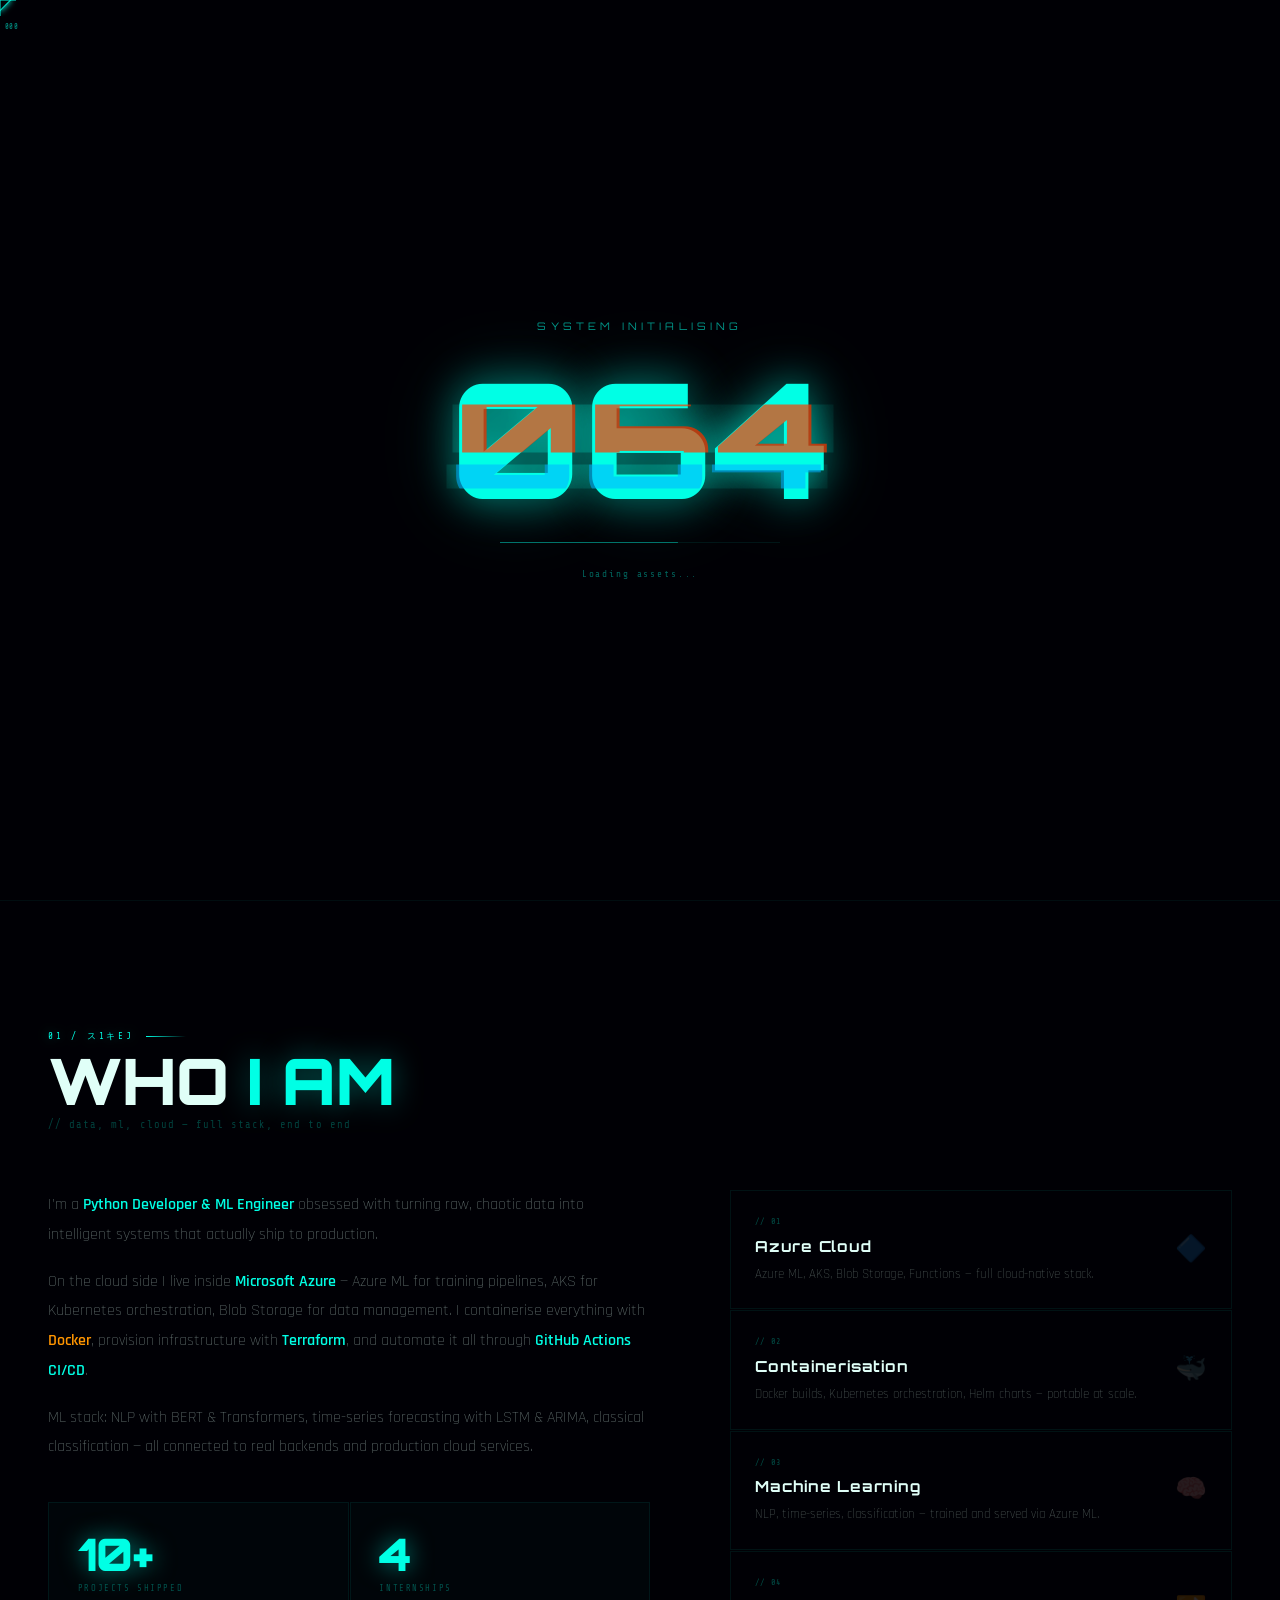
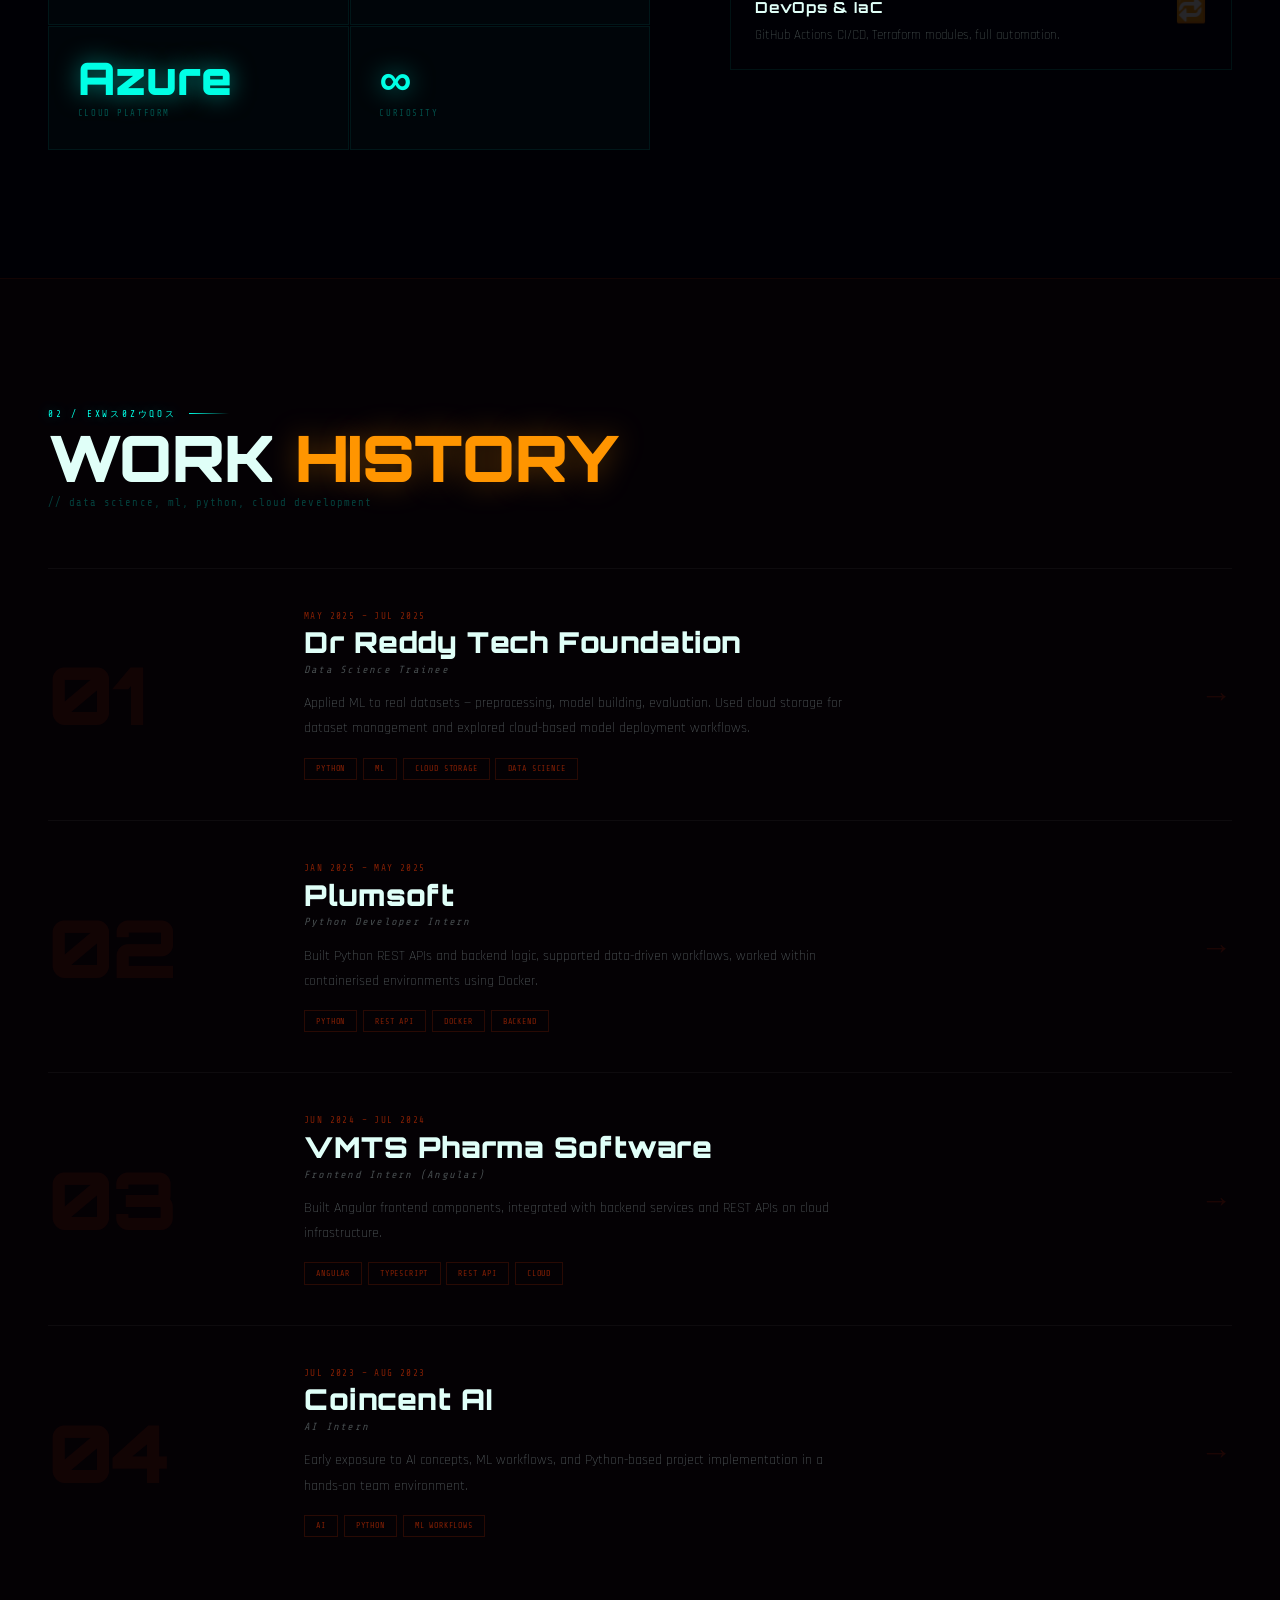
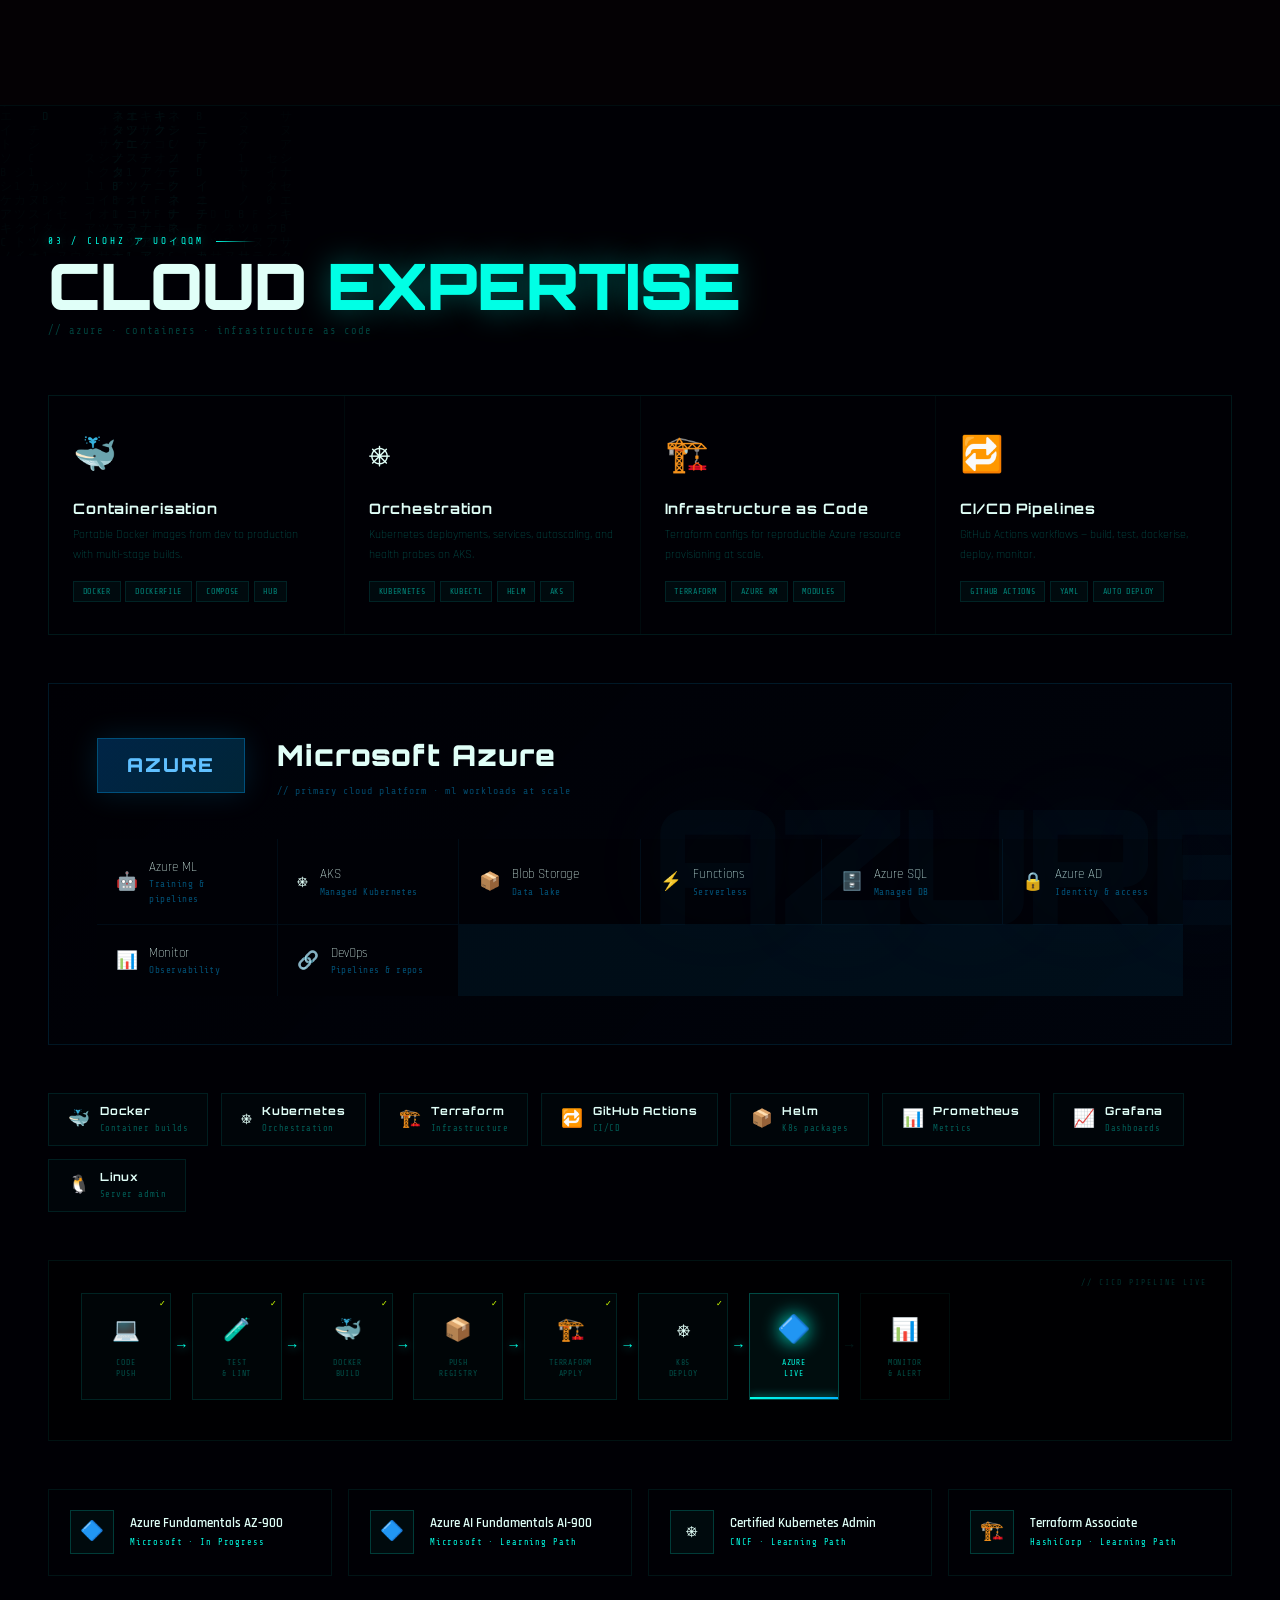
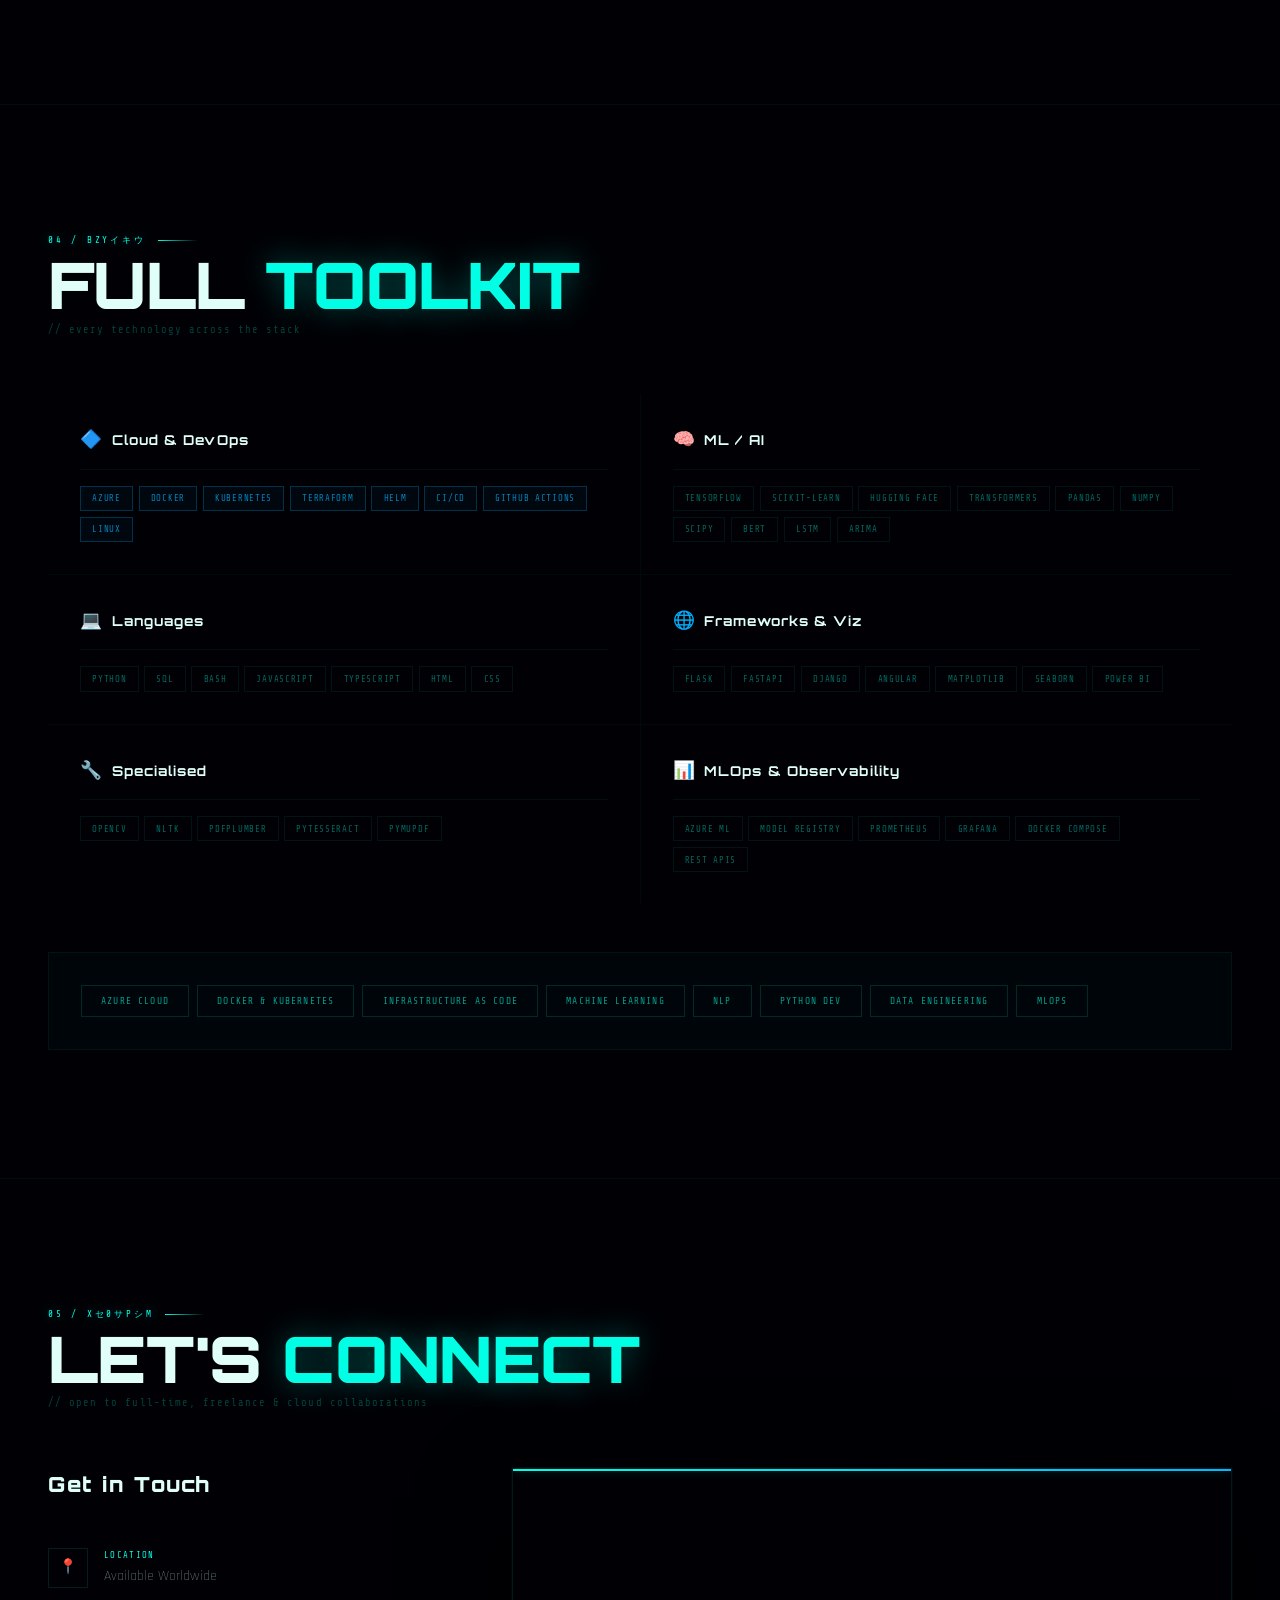
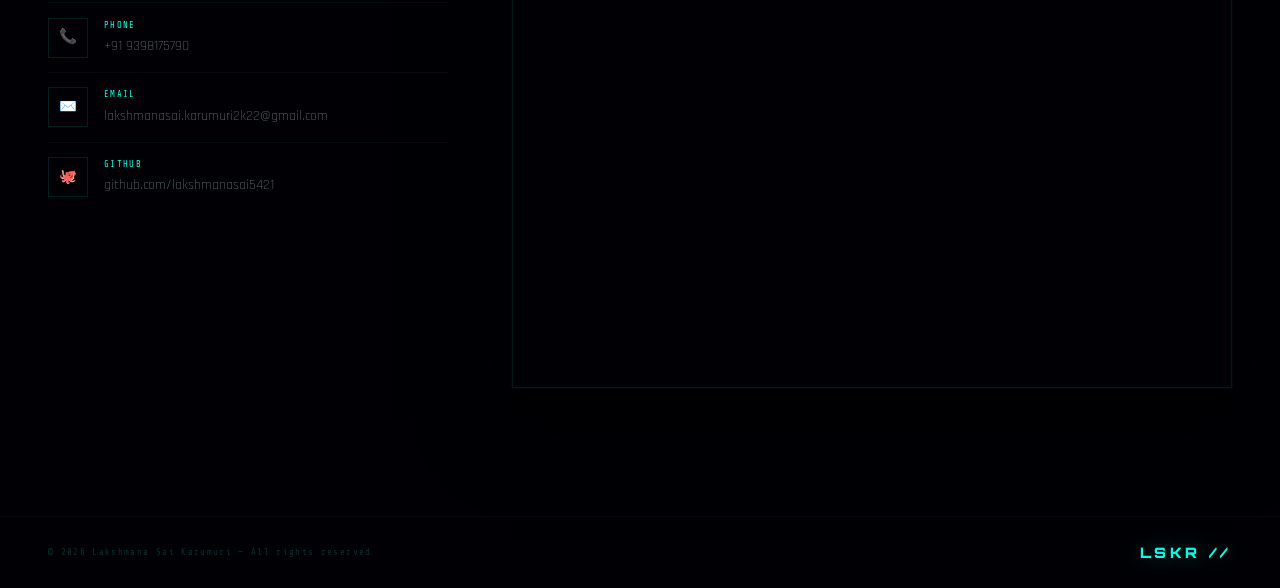
==== commit aabbbc7b: "Update index.html" ====
--- a/index.html
+++ b/index.html
@@ -3,1248 +3,1548 @@
 <head>
 <meta charset="UTF-8"/>
 <meta name="viewport" content="width=device-width, initial-scale=1.0"/>
-<meta name="description" content="Lakshmana Sai Karumuri — ML Engineer, Python Developer & Cloud/DevOps: Azure, Docker, Kubernetes, Terraform"/>
-<title>Lakshmana Sai Karumuri</title>
+<title>LSKR // ML Engineer</title>
 <link rel="preconnect" href="https://fonts.googleapis.com"/>
-<link rel="preconnect" href="https://fonts.gstatic.com" crossorigin/>
-<link href="https://fonts.googleapis.com/css2?family=Bebas+Neue&family=Inter:wght@300;400;500&family=JetBrains+Mono:wght@400;500&display=swap" rel="stylesheet"/>
+<link href="https://fonts.googleapis.com/css2?family=Orbitron:wght@400;700;900&family=Rajdhani:wght@300;400;600;700&family=Share+Tech+Mono&display=swap" rel="stylesheet"/>
 <style>
-/* ─── TOKENS ─────────────────────────────────── */
 :root{
-  --bg:#07070a;
-  --s1:#0e0e14;
-  --s2:#13131a;
-  --s3:#18181f;
-  --b1:rgba(255,255,255,0.055);
-  --b2:rgba(255,255,255,0.10);
-  --b3:rgba(255,255,255,0.16);
-  --gold:#e2b84e;
-  --gold2:#c49a2a;
-  --glow:rgba(226,184,78,0.15);
-  --glow2:rgba(226,184,78,0.07);
-  --azure:#0078d4;
-  --azure-dim:rgba(0,120,212,0.12);
-  --w:#eceae4;
-  --w2:rgba(236,234,228,0.65);
-  --w3:rgba(236,234,228,0.35);
-  --disp:'Bebas Neue',sans-serif;
-  --body:'Inter',sans-serif;
-  --mono:'JetBrains Mono',monospace;
-  --r4:4px;
-}
-*,*::before,*::after{box-sizing:border-box;margin:0;padding:0}
+  --void:#000005;
+  --plasma:#00ffe5;
+  --plasma2:#00b8ff;
+  --fire:#ff3d00;
+  --fire2:#ff9500;
+  --volt:#ccff00;
+  --ghost:rgba(0,255,229,.06);
+  --ghost2:rgba(0,255,229,.12);
+  --ghost3:rgba(0,255,229,.25);
+  --orb:'Orbitron',sans-serif;
+  --raj:'Rajdhani',sans-serif;
+  --mono:'Share Tech Mono',monospace;
+}
+*{box-sizing:border-box;margin:0;padding:0}
 html{scroll-behavior:smooth}
-body{background:var(--bg);color:var(--w);font-family:var(--body);font-weight:300;line-height:1.7;overflow-x:hidden}
+body{
+  background:var(--void);
+  color:#e0fff8;
+  font-family:var(--raj);
+  font-weight:300;
+  overflow-x:hidden;
+  cursor:none;
+  line-height:1.6;
+}
 a{color:inherit;text-decoration:none}
 
-/* grain overlay */
-body::after{
-  content:'';position:fixed;inset:0;pointer-events:none;z-index:9000;
-  background-image:url("data:image/svg+xml,%3Csvg viewBox='0 0 200 200' xmlns='http://www.w3.org/2000/svg'%3E%3Cfilter id='n'%3E%3CfeTurbulence type='fractalNoise' baseFrequency='0.8' numOctaves='4' stitchTiles='stitch'/%3E%3C/filter%3E%3Crect width='100%25' height='100%25' filter='url(%23n)' opacity='1'/%3E%3C/svg%3E");
-  opacity:0.028;mix-blend-mode:overlay;
-}
-
-::-webkit-scrollbar{width:3px}
-::-webkit-scrollbar-track{background:var(--bg)}
-::-webkit-scrollbar-thumb{background:var(--gold2);border-radius:2px}
-
-/* ─── NAV ─────────────────────────────────────── */
+/* ═══════════════════════════════
+   CURSOR — cyberpunk crosshair
+═══════════════════════════════ */
+#xhair{
+  position:fixed;z-index:99999;pointer-events:none;
+  width:32px;height:32px;transform:translate(-50%,-50%);
+}
+#xhair::before,#xhair::after{
+  content:'';position:absolute;background:var(--plasma);
+  transition:width .15s,height .15s;
+}
+#xhair::before{width:1px;height:100%;left:50%;transform:translateX(-50%)}
+#xhair::after{height:1px;width:100%;top:50%;transform:translateY(-50%)}
+#xhair .xc{
+  position:absolute;inset:8px;border:1px solid var(--plasma);
+  transform:rotate(45deg);transition:inset .15s;
+  box-shadow:0 0 6px var(--plasma),inset 0 0 6px rgba(0,255,229,.1);
+}
+body.hovering #xhair .xc{inset:2px;border-color:var(--fire2)}
+body.hovering #xhair::before,body.hovering #xhair::after{background:var(--fire2)}
+#xhair .xcoords{
+  position:absolute;bottom:-18px;left:50%;transform:translateX(-50%);
+  font-family:var(--mono);font-size:.45rem;letter-spacing:.08em;color:var(--plasma);
+  white-space:nowrap;opacity:.6;
+}
+
+/* ═══════════════════════════════
+   WEBGL — RAYMARCHED 3D SCENE
+═══════════════════════════════ */
+#gl{position:fixed;inset:0;z-index:0;pointer-events:none}
+
+/* ═══════════════════════════════
+   GRAIN + SCANLINE + VIGNETTE
+═══════════════════════════════ */
+.fx-layer{
+  position:fixed;inset:0;z-index:2;pointer-events:none;
+}
+.fx-grain{
+  opacity:.055;mix-blend-mode:overlay;
+  background-image:url("data:image/svg+xml,%3Csvg viewBox='0 0 256 256' xmlns='http://www.w3.org/2000/svg'%3E%3Cfilter id='n'%3E%3CfeTurbulence type='fractalNoise' baseFrequency='.92' numOctaves='4' stitchTiles='stitch'/%3E%3C/filter%3E%3Crect width='100%25' height='100%25' filter='url(%23n)'/%3E%3C/svg%3E");
+  animation:grainShift 0.08s steps(1) infinite;
+}
+@keyframes grainShift{
+  0%{transform:translate(0,0)}25%{transform:translate(-1px,1px)}
+  50%{transform:translate(1px,-1px)}75%{transform:translate(-1px,-1px)}
+}
+.fx-scan{
+  background:repeating-linear-gradient(0deg,transparent,transparent 3px,rgba(0,0,0,.08) 3px,rgba(0,0,0,.08) 4px);
+  mix-blend-mode:multiply;
+}
+.fx-vignette{
+  background:radial-gradient(ellipse 90% 90% at 50% 50%,transparent 40%,rgba(0,0,5,.85) 100%);
+}
+.fx-chrom{
+  mix-blend-mode:screen;
+  background:
+    radial-gradient(ellipse 200% 200% at 0% 0%,rgba(255,0,80,.012) 0%,transparent 50%),
+    radial-gradient(ellipse 200% 200% at 100% 100%,rgba(0,255,229,.012) 0%,transparent 50%);
+  animation:chromShift 4s ease-in-out infinite alternate;
+}
+@keyframes chromShift{0%{transform:scale(1) skew(0deg)}100%{transform:scale(1.001) skew(.05deg)}}
+
+/* ═══════════════════════════════
+   SCROLL PROGRESS
+═══════════════════════════════ */
+#prog{
+  position:fixed;top:0;left:0;height:1.5px;width:0%;z-index:9001;
+  background:linear-gradient(90deg,var(--plasma),var(--fire2),var(--volt),var(--plasma));
+  background-size:400%;animation:progFlow 2s linear infinite;
+  box-shadow:0 0 8px var(--plasma);
+}
+@keyframes progFlow{to{background-position:400%}}
+
+/* ═══════════════════════════════
+   NAV
+═══════════════════════════════ */
 nav{
-  position:fixed;top:0;left:0;right:0;z-index:800;
-  padding:0 2.5rem;height:64px;
+  position:fixed;top:0;left:0;right:0;z-index:1000;
+  height:56px;padding:0 2rem;
   display:flex;align-items:center;justify-content:space-between;
-  transition:background .35s,border-color .35s;
-  border-bottom:1px solid transparent;
+  transition:background .4s;
 }
 nav.stuck{
-  background:rgba(7,7,10,.92);
-  backdrop-filter:blur(20px);
-  border-bottom-color:var(--b1);
+  background:rgba(0,0,5,.94);backdrop-filter:blur(20px);
+  border-bottom:1px solid rgba(0,255,229,.08);
 }
 .nav-logo{
-  font-family:var(--disp);font-size:1.45rem;
-  letter-spacing:.1em;color:var(--gold);
+  font-family:var(--orb);font-size:.85rem;font-weight:900;
+  letter-spacing:.25em;color:var(--plasma);
+  text-shadow:0 0 20px rgba(0,255,229,.5),0 0 40px rgba(0,255,229,.2);
+  display:flex;align-items:center;gap:.6rem;
+}
+.nav-logo .nl-dot{width:5px;height:5px;background:var(--plasma);border-radius:50%;animation:ndot 1.4s ease-in-out infinite;box-shadow:0 0 8px var(--plasma)}
+@keyframes ndot{0%,100%{opacity:1;transform:scale(1)}50%{opacity:.15;transform:scale(.3)}}
+.nav-links{display:flex;gap:0;list-style:none}
+.nav-links a{
+  font-family:var(--mono);font-size:.58rem;letter-spacing:.18em;text-transform:uppercase;
+  color:rgba(224,255,248,.3);padding:.3rem .9rem;
+  position:relative;transition:color .2s;
+}
+.nav-links a::before{
+  content:attr(data-label);position:absolute;inset:0;
+  display:flex;align-items:center;justify-content:center;
+  font-family:var(--mono);font-size:.58rem;letter-spacing:.18em;text-transform:uppercase;
+  color:var(--plasma);clip-path:polygon(0 0,0 0,0 100%,0 100%);
+  transition:clip-path .3s cubic-bezier(.16,1,.3,1);
+  text-shadow:0 0 12px var(--plasma);
+}
+.nav-links a:hover::before{clip-path:polygon(0 0,100% 0,100% 100%,0 100%)}
+.nav-sep{color:rgba(0,255,229,.15);font-family:var(--mono);font-size:.55rem;align-self:center}
+
+/* ═══════════════════════════════
+   LOADER
+═══════════════════════════════ */
+#loader{
+  position:fixed;inset:0;z-index:99998;background:var(--void);
+  display:flex;flex-direction:column;align-items:center;justify-content:center;gap:1.5rem;
+}
+#loader.out{animation:loaderOut .8s cubic-bezier(.7,0,1,1) forwards}
+@keyframes loaderOut{
+  0%{opacity:1;clip-path:inset(0 0 0 0)}
+  100%{opacity:0;clip-path:inset(0 0 100% 0);visibility:hidden}
+}
+.ld-top{font-family:var(--orb);font-size:.65rem;letter-spacing:.4em;text-transform:uppercase;color:var(--plasma);opacity:.6}
+.ld-number{
+  font-family:var(--orb);font-size:clamp(5rem,15vw,10rem);
+  font-weight:900;color:var(--plasma);line-height:1;
+  text-shadow:0 0 40px rgba(0,255,229,.5),0 0 80px rgba(0,255,229,.2);
+  position:relative;
+}
+.ld-number::before{
+  content:attr(data-n);position:absolute;inset:0;
+  color:var(--fire);transform:translate(3px,-2px);
+  clip-path:polygon(0 30%,100% 30%,100% 60%,0 60%);
+  opacity:.7;animation:ldGlitch .15s steps(2) infinite;
+}
+.ld-number::after{
+  content:attr(data-n);position:absolute;inset:0;
+  color:var(--plasma2);transform:translate(-3px,2px);
+  clip-path:polygon(0 65%,100% 65%,100% 80%,0 80%);
+  opacity:.6;animation:ldGlitch .2s steps(2) .07s infinite;
+}
+@keyframes ldGlitch{0%,100%{transform:translate(3px,-2px)}50%{transform:translate(-4px,3px)}}
+.ld-bar{width:280px;height:1px;background:rgba(0,255,229,.08);position:relative;overflow:hidden}
+.ld-bar::after{
+  content:'';position:absolute;inset:0;
+  background:linear-gradient(90deg,transparent,var(--plasma),var(--plasma2),transparent);
+  animation:ldScan .5s ease-in-out infinite;transform:translateX(-100%);
+}
+.ld-fill{position:absolute;inset:0;background:rgba(0,255,229,.4);transform-origin:left;transform:scaleX(0);transition:transform .05s linear}
+@keyframes ldScan{to{transform:translateX(200%)}}
+.ld-status{font-family:var(--mono);font-size:.58rem;letter-spacing:.2em;color:rgba(0,255,229,.4)}
+
+/* ═══════════════════════════════
+   HERO
+═══════════════════════════════ */
+.hero{
+  min-height:100vh;position:relative;z-index:10;
+  display:flex;align-items:center;
+  padding:8rem 3rem 4rem;overflow:hidden;
+}
+.hero-grid{
+  max-width:1200px;width:100%;
+  display:grid;grid-template-columns:1fr 1fr;
+  gap:4rem;align-items:center;
+}
+
+/* HOLOGRAPHIC NAME */
+.h-name-wrap{position:relative}
+.h-eyebrow{
+  font-family:var(--mono);font-size:.6rem;letter-spacing:.3em;text-transform:uppercase;
+  color:var(--plasma);margin-bottom:1.5rem;opacity:0;
+  display:flex;align-items:center;gap:.75rem;
+}
+.h-eyebrow::before{content:'▶';font-size:.45rem;color:rgba(0,255,229,.5)}
+.h-name{
+  font-family:var(--orb);font-size:clamp(2.8rem,6vw,5.5rem);
+  font-weight:900;line-height:.9;letter-spacing:-.01em;
+  position:relative;
+}
+.h-name .row{display:block;overflow:hidden}
+.h-name .word{display:inline-block;transform:translateY(110%);opacity:0}
+/* Holographic shimmer */
+.h-name .holo{
+  background:linear-gradient(135deg,
+    #fff 0%,var(--plasma) 20%,var(--plasma2) 35%,
+    #fff 50%,var(--fire2) 65%,var(--volt) 80%,var(--plasma) 100%);
+  background-size:300% auto;
+  -webkit-background-clip:text;-webkit-text-fill-color:transparent;
+  animation:holoShift 4s linear infinite;
+  filter:drop-shadow(0 0 30px rgba(0,255,229,.4));
+}
+@keyframes holoShift{to{background-position:-300% center}}
+.h-name .outline-holo{
+  -webkit-text-stroke:1.5px rgba(0,255,229,.6);
+  -webkit-text-fill-color:transparent;
+  color:transparent;
+  text-shadow:none;
+  filter:drop-shadow(0 0 20px rgba(0,255,229,.35));
+}
+
+.h-role{
+  font-family:var(--mono);font-size:.78rem;letter-spacing:.18em;text-transform:uppercase;
+  color:rgba(224,255,248,.4);margin-top:1.2rem;opacity:0;
+}
+.h-role span{color:var(--plasma)}
+
+/* LIVE TERMINAL */
+.terminal{
+  background:rgba(0,0,5,.9);
+  border:1px solid rgba(0,255,229,.15);
+  font-family:var(--mono);font-size:.72rem;
+  padding:0;overflow:hidden;
+  position:relative;opacity:0;
+  box-shadow:
+    0 0 0 1px rgba(0,255,229,.05),
+    0 20px 80px rgba(0,0,0,.8),
+    inset 0 1px 0 rgba(0,255,229,.1);
+}
+.terminal::before{
+  content:'';position:absolute;inset:0;pointer-events:none;
+  background:repeating-linear-gradient(0deg,transparent,transparent 18px,rgba(0,255,229,.015) 18px,rgba(0,255,229,.015) 19px);
+}
+.term-bar{
   display:flex;align-items:center;gap:.5rem;
-}
-.nav-logo-dot{
-  width:6px;height:6px;background:var(--gold);
-  border-radius:50%;animation:pulse 2.5s ease-in-out infinite;
-}
-@keyframes pulse{0%,100%{opacity:1;transform:scale(1)}50%{opacity:.4;transform:scale(.6)}}
-
-.nav-links{display:flex;gap:.2rem;list-style:none}
-.nav-links a{
-  font-family:var(--mono);font-size:.65rem;
-  letter-spacing:.13em;text-transform:uppercase;
-  color:var(--w3);padding:.4rem .9rem;
-  border-radius:var(--r4);
-  transition:color .2s,background .2s;
-}
-.nav-links a:hover{color:var(--gold);background:var(--glow2)}
-
-.ham{
-  display:none;flex-direction:column;gap:5px;
-  cursor:pointer;background:none;border:none;padding:.5rem;
-}
-.ham span{
-  display:block;width:20px;height:1.5px;
-  background:var(--w);border-radius:2px;
-  transition:transform .3s,opacity .3s;
-}
-.ham.open span:nth-child(1){transform:translateY(6.5px) rotate(45deg)}
-.ham.open span:nth-child(2){opacity:0}
-.ham.open span:nth-child(3){transform:translateY(-6.5px) rotate(-45deg)}
-
-.mob{
-  display:none;position:fixed;inset:0;z-index:790;
-  background:rgba(7,7,10,.97);backdrop-filter:blur(20px);
-  flex-direction:column;align-items:center;justify-content:center;gap:1.8rem;
-}
-.mob.open{display:flex}
-.mob a{
-  font-family:var(--disp);font-size:3rem;
-  letter-spacing:.05em;color:var(--w);
-  transition:color .2s,letter-spacing .2s;
-}
-.mob a:hover{color:var(--gold);letter-spacing:.1em}
-
-/* ─── HERO ─────────────────────────────────────── */
-.hero{
-  min-height:100vh;display:flex;align-items:center;
-  padding:9rem 2.5rem 5rem;position:relative;overflow:hidden;
-}
-
-/* background layers */
-.h-mesh{
-  position:absolute;inset:0;pointer-events:none;
-  background:
-    radial-gradient(ellipse 60% 50% at 70% 30%, rgba(226,184,78,.07) 0%, transparent 60%),
-    radial-gradient(ellipse 40% 60% at 20% 80%, rgba(0,120,212,.05) 0%, transparent 55%);
-}
-.h-grid{
-  position:absolute;inset:0;pointer-events:none;
-  background-image:
-    linear-gradient(var(--b1) 1px, transparent 1px),
-    linear-gradient(90deg, var(--b1) 1px, transparent 1px);
-  background-size:60px 60px;
-  -webkit-mask-image:radial-gradient(ellipse 85% 85% at 50% 50%, black 20%, transparent 75%);
-  mask-image:radial-gradient(ellipse 85% 85% at 50% 50%, black 20%, transparent 75%);
-}
-
-.hero-inner{
-  max-width:1060px;width:100%;
-  position:relative;z-index:1;
-  display:grid;grid-template-columns:1fr auto;
-  gap:3rem;align-items:center;
-}
-.hero-left{}
-
-.h-eyebrow{
-  display:inline-flex;align-items:center;gap:.6rem;
-  font-family:var(--mono);font-size:.65rem;
-  letter-spacing:.18em;text-transform:uppercase;color:var(--gold);
-  margin-bottom:1.5rem;
-  opacity:0;animation:up .6s ease forwards .1s;
-}
-.h-eyebrow-line{width:28px;height:1px;background:var(--gold);flex-shrink:0}
-.h-eyebrow-badge{
-  background:rgba(226,184,78,.1);border:1px solid rgba(226,184,78,.22);
-  padding:.18rem .65rem;font-size:.58rem;color:var(--gold);letter-spacing:.12em;
-  border-radius:2px;
-}
-
-.h-name{
-  font-family:var(--disp);
-  font-size:clamp(3.5rem,9.5vw,8.5rem);
-  line-height:.92;letter-spacing:.015em;
-  color:var(--w);
-  opacity:0;animation:up .6s ease forwards .22s;
-}
-.h-name-stroke{
-  display:block;
-  color:transparent;
-  -webkit-text-stroke:1.5px var(--gold);
-}
-
-.h-desc{
-  margin-top:1.5rem;max-width:480px;
-  font-size:.97rem;font-weight:300;color:var(--w2);line-height:1.75;
-  opacity:0;animation:up .6s ease forwards .38s;
-}
-.h-desc b{color:var(--w);font-weight:500}
-
-.h-type{
-  margin-top:.9rem;
-  font-family:var(--mono);font-size:.78rem;color:var(--w);
-  opacity:0;animation:up .6s ease forwards .5s;
-}
-.cursor{
-  display:inline-block;width:2px;height:.85em;
-  background:var(--gold);margin-left:2px;vertical-align:text-bottom;
-  animation:blink 1s step-end infinite;
-}
-
-.h-btns{
-  margin-top:2rem;display:flex;gap:.8rem;flex-wrap:wrap;
-  opacity:0;animation:up .6s ease forwards .62s;
-}
-.btn-a{
-  display:inline-flex;align-items:center;gap:.55rem;
-  padding:.65rem 1.6rem;
-  background:var(--gold);color:var(--bg);
-  font-family:var(--mono);font-size:.68rem;
-  letter-spacing:.12em;text-transform:uppercase;font-weight:500;
-  border:none;cursor:pointer;border-radius:var(--r4);
-  transition:background .2s,transform .15s,box-shadow .2s;
-  box-shadow:0 0 0 0 var(--glow);
-}
-.btn-a:hover{background:#f0c860;transform:translateY(-2px);box-shadow:0 8px 25px var(--glow)}
-.btn-b{
-  display:inline-flex;align-items:center;gap:.55rem;
-  padding:.65rem 1.6rem;
-  background:transparent;color:var(--w);
-  font-family:var(--mono);font-size:.68rem;
-  letter-spacing:.12em;text-transform:uppercase;
-  border:1px solid var(--b2);cursor:pointer;border-radius:var(--r4);
-  transition:border-color .2s,color .2s,transform .15s;
-}
-.btn-b:hover{border-color:var(--gold);color:var(--gold);transform:translateY(-2px)}
-
-/* hero right — floating card */
-.h-card{
-  background:var(--s2);
-  border:1px solid var(--b2);border-radius:8px;
-  padding:1.8rem;min-width:230px;
-  opacity:0;animation:up .6s ease forwards .75s;
+  padding:.6rem 1rem;background:rgba(0,255,229,.04);
+  border-bottom:1px solid rgba(0,255,229,.08);
+}
+.term-dot{width:9px;height:9px;border-radius:50%}
+.term-dot:nth-child(1){background:#ff5f57}
+.term-dot:nth-child(2){background:#ffbd2e}
+.term-dot:nth-child(3){background:#28c840}
+.term-title{font-family:var(--mono);font-size:.55rem;letter-spacing:.15em;color:rgba(0,255,229,.3);margin-left:auto}
+.term-body{padding:1rem 1.2rem;min-height:260px;max-height:320px;overflow:hidden;line-height:1.9}
+.term-line{display:flex;gap:.5rem;flex-wrap:wrap}
+.term-prompt{color:var(--plasma);flex-shrink:0}
+.term-cmd{color:rgba(224,255,248,.8)}
+.term-out{color:rgba(0,255,229,.5);padding-left:1.2rem}
+.term-out.success{color:var(--volt)}
+.term-out.warn{color:var(--fire2)}
+.term-out.dim{color:rgba(224,255,248,.2)}
+.term-cursor-blink{display:inline-block;width:7px;height:.8em;background:var(--plasma);vertical-align:text-bottom;animation:blink .9s step-end infinite;margin-left:2px}
+@keyframes blink{0%,100%{opacity:1}50%{opacity:0}}
+
+/* METRICS BAR (realtime-looking) */
+.metrics-row{
+  display:flex;gap:1.5rem;flex-wrap:wrap;
+  margin-top:1.5rem;opacity:0;
+}
+.metric{display:flex;flex-direction:column;gap:.2rem}
+.metric-val{font-family:var(--orb);font-size:1.6rem;font-weight:900;color:var(--plasma);line-height:1;text-shadow:0 0 20px rgba(0,255,229,.4)}
+.metric-lbl{font-family:var(--mono);font-size:.52rem;letter-spacing:.15em;text-transform:uppercase;color:rgba(0,255,229,.35)}
+
+/* CTA */
+.h-cta{margin-top:1.8rem;display:flex;gap:1rem;opacity:0;flex-wrap:wrap}
+.cta-primary{
+  font-family:var(--mono);font-size:.65rem;letter-spacing:.2em;text-transform:uppercase;
+  padding:.8rem 2.2rem;position:relative;cursor:none;overflow:hidden;
+  background:transparent;color:var(--plasma);
+  border:1px solid var(--plasma);
+  box-shadow:0 0 20px rgba(0,255,229,.15),inset 0 0 20px rgba(0,255,229,.05);
+  transition:box-shadow .3s,transform .2s;
+}
+.cta-primary::before{
+  content:'';position:absolute;inset:0;
+  background:linear-gradient(135deg,rgba(0,255,229,.15),transparent);
+  opacity:0;transition:opacity .3s;
+}
+.cta-primary:hover{
+  box-shadow:0 0 40px rgba(0,255,229,.4),0 0 80px rgba(0,255,229,.15),inset 0 0 30px rgba(0,255,229,.1);
+  transform:translateY(-3px);
+}
+.cta-primary:hover::before{opacity:1}
+.cta-sec{
+  font-family:var(--mono);font-size:.65rem;letter-spacing:.2em;text-transform:uppercase;
+  padding:.8rem 2.2rem;cursor:none;
+  background:transparent;color:rgba(224,255,248,.4);
+  border:1px solid rgba(224,255,248,.1);
+  transition:color .2s,border-color .2s,transform .2s;
+}
+.cta-sec:hover{color:rgba(224,255,248,.8);border-color:rgba(224,255,248,.3);transform:translateY(-3px)}
+
+/* AUDIO VIZ */
+.audio-viz{
+  display:flex;align-items:flex-end;gap:2px;height:36px;
+  margin-top:1.5rem;opacity:0;
+}
+.av-bar{
+  width:3px;background:var(--plasma);border-radius:2px 2px 0 0;
+  box-shadow:0 0 6px var(--plasma);
+  transition:height .08s ease;
+  animation:avBar var(--d,.4s) ease-in-out var(--delay,0s) infinite alternate;
+}
+@keyframes avBar{0%{height:3px}100%{height:var(--max,20px)}}
+
+/* ═══════════════════════════════
+   SECTION SHARED
+═══════════════════════════════ */
+section{padding:8rem 3rem;position:relative;z-index:10}
+.container{max-width:1200px;margin:0 auto}
+.sec-label{
+  font-family:var(--mono);font-size:.58rem;letter-spacing:.3em;text-transform:uppercase;
+  color:var(--plasma);margin-bottom:.5rem;display:flex;align-items:center;gap:.75rem;
+  text-shadow:0 0 12px rgba(0,255,229,.4);
+}
+.sec-label::after{content:'';flex:0 0 40px;height:1px;background:linear-gradient(90deg,var(--plasma),transparent)}
+.sec-title{
+  font-family:var(--orb);font-size:clamp(2rem,5vw,4.5rem);
+  font-weight:900;letter-spacing:-.01em;line-height:.9;
+  margin-bottom:.5rem;
+}
+.sec-title .t-plasma{color:var(--plasma);text-shadow:0 0 30px rgba(0,255,229,.35)}
+.sec-title .t-fire{color:var(--fire2);text-shadow:0 0 30px rgba(255,149,0,.35)}
+.sec-sub{font-family:var(--mono);font-size:.65rem;letter-spacing:.1em;color:rgba(0,255,229,.25);margin-bottom:3.5rem}
+
+/* reveal */
+.reveal{opacity:0;transform:translateY(40px);transition:opacity .8s ease,transform .8s cubic-bezier(.16,1,.3,1)}
+.reveal.in{opacity:1;transform:translateY(0)}
+.reveal-l{opacity:0;transform:translateX(-40px);transition:opacity .8s ease,transform .8s cubic-bezier(.16,1,.3,1)}
+.reveal-l.in{opacity:1;transform:translateX(0)}
+.reveal-r{opacity:0;transform:translateX(40px);transition:opacity .8s ease,transform .8s cubic-bezier(.16,1,.3,1)}
+.reveal-r.in{opacity:1;transform:translateX(0)}
+
+/* ═══════════════════════════════
+   ABOUT
+═══════════════════════════════ */
+#about{border-top:1px solid rgba(0,255,229,.05)}
+.about-layout{display:grid;grid-template-columns:1.2fr 1fr;gap:5rem;align-items:start}
+.about-body p{color:rgba(224,255,248,.45);font-size:1rem;line-height:1.85;margin-bottom:1.1rem;font-weight:300}
+.about-body strong{color:var(--plasma);font-weight:600}
+.about-body .fire{color:var(--fire2)}
+
+/* Holographic stat cards */
+.holo-stats{display:grid;grid-template-columns:1fr 1fr;gap:1px;margin-top:2.5rem}
+.holo-stat{
+  padding:1.8rem;background:rgba(0,255,229,.02);
+  border:1px solid rgba(0,255,229,.07);position:relative;overflow:hidden;
+  transition:background .3s,border-color .3s;cursor:none;
+}
+.holo-stat::before{
+  content:'';position:absolute;top:-50%;left:-50%;width:200%;height:200%;
+  background:conic-gradient(transparent 0deg,rgba(0,255,229,.04) 60deg,transparent 120deg);
+  animation:holoCone 6s linear infinite;opacity:0;transition:opacity .4s;
+}
+.holo-stat:hover::before{opacity:1}
+.holo-stat:hover{background:rgba(0,255,229,.04);border-color:rgba(0,255,229,.2)}
+@keyframes holoCone{to{transform:rotate(360deg)}}
+.holo-n{font-family:var(--orb);font-size:2.8rem;font-weight:900;color:var(--plasma);line-height:1;text-shadow:0 0 25px rgba(0,255,229,.5)}
+.holo-l{font-family:var(--mono);font-size:.55rem;letter-spacing:.18em;text-transform:uppercase;color:rgba(0,255,229,.3);margin-top:.3rem}
+
+/* DATA PANELS */
+.data-panels{display:flex;flex-direction:column;gap:1px}
+.dp{
+  padding:1.5rem;background:rgba(0,0,5,.8);
+  border:1px solid rgba(0,255,229,.07);
   position:relative;overflow:hidden;
-}
-.h-card::before{
+  transition:background .3s,border-color .3s,transform .3s;cursor:none;
+}
+.dp::after{
+  content:'';position:absolute;left:0;top:0;bottom:0;width:2px;
+  background:linear-gradient(to bottom,var(--plasma),var(--plasma2));
+  transform:scaleY(0);transform-origin:top;transition:transform .4s cubic-bezier(.16,1,.3,1);
+}
+.dp:hover::after{transform:scaleY(1)}
+.dp:hover{background:rgba(0,255,229,.025);border-color:rgba(0,255,229,.15);transform:translateX(8px)}
+.dp-num{font-family:var(--mono);font-size:.52rem;color:rgba(0,255,229,.3);letter-spacing:.15em;margin-bottom:.4rem}
+.dp-title{font-family:var(--orb);font-size:.95rem;font-weight:700;color:#e0fff8;letter-spacing:.05em;margin-bottom:.3rem}
+.dp-body{font-size:.8rem;color:rgba(224,255,248,.35);line-height:1.6}
+.dp-ico{position:absolute;right:1.5rem;top:50%;transform:translateY(-50%);font-size:1.6rem;opacity:.15;transition:opacity .3s,transform .3s}
+.dp:hover .dp-ico{opacity:.5;transform:translateY(-50%) scale(1.15) rotate(-8deg)}
+
+/* ═══════════════════════════════
+   EXPERIENCE — diagonal layout
+═══════════════════════════════ */
+#experience{
+  background:rgba(255,61,0,.015);
+  border-top:1px solid rgba(255,61,0,.06);
+}
+.xp-list{display:flex;flex-direction:column;gap:0}
+.xp{
+  display:grid;grid-template-columns:1fr 3fr 1fr;
+  padding:2.5rem 0;border-top:1px solid rgba(255,255,255,.04);
+  gap:2rem;position:relative;cursor:none;
+  transition:padding .3s;
+}
+.xp::before{
+  content:'';position:absolute;left:0;top:0;bottom:0;width:0;
+  background:linear-gradient(to right,rgba(255,61,0,.1),transparent);
+  transition:width .4s cubic-bezier(.16,1,.3,1);
+}
+.xp:hover::before{width:100%}
+.xp:hover{padding-left:1rem}
+.xp-n{font-family:var(--orb);font-size:5rem;font-weight:900;color:rgba(255,61,0,.06);line-height:1;align-self:center;letter-spacing:-.04em}
+.xp-main{}
+.xp-date{font-family:var(--mono);font-size:.58rem;letter-spacing:.15em;text-transform:uppercase;color:rgba(255,61,0,.5);margin-bottom:.3rem}
+.xp-company{font-family:var(--orb);font-size:1.8rem;font-weight:900;color:#e0fff8;letter-spacing:.02em;transition:color .2s;line-height:1}
+.xp:hover .xp-company{color:var(--fire2)}
+.xp-role{font-family:var(--mono);font-size:.65rem;letter-spacing:.12em;color:rgba(224,255,248,.3);margin:.3rem 0 .8rem;font-style:italic}
+.xp-desc{font-size:.9rem;color:rgba(224,255,248,.4);line-height:1.75;max-width:540px}
+.xp-stack{display:flex;flex-wrap:wrap;gap:.35rem;margin-top:1rem}
+.xp-tag{
+  font-family:var(--mono);font-size:.52rem;letter-spacing:.1em;text-transform:uppercase;
+  padding:.22rem .7rem;border:1px solid rgba(255,61,0,.15);color:rgba(255,61,0,.5);
+  transition:color .2s,border-color .2s;
+}
+.xp:hover .xp-tag{border-color:rgba(255,149,0,.35);color:rgba(255,149,0,.8)}
+.xp-arrow{
+  font-family:var(--orb);font-size:2rem;color:rgba(255,61,0,.1);
+  align-self:center;text-align:right;transition:color .3s,transform .3s;
+}
+.xp:hover .xp-arrow{color:var(--fire2);transform:translateX(8px)}
+
+/* ═══════════════════════════════
+   CLOUD — MATRIX GRID
+═══════════════════════════════ */
+#cloud{border-top:1px solid rgba(0,255,229,.05)}
+
+/* Matrix background canvas */
+#matrix-canvas{
+  position:absolute;inset:0;opacity:.05;pointer-events:none;z-index:0;
+}
+
+.cloud-content{position:relative;z-index:1}
+.skill-matrix{
+  display:grid;grid-template-columns:repeat(4,1fr);
+  gap:1px;background:rgba(0,255,229,.04);
+  border:1px solid rgba(0,255,229,.06);
+  margin-bottom:3rem;
+}
+.sm-cell{
+  background:var(--void);padding:2rem 1.5rem;
+  position:relative;overflow:hidden;cursor:none;
+  transition:background .3s;
+}
+.sm-cell::before{
+  content:'';position:absolute;inset:0;
+  background:linear-gradient(135deg,rgba(0,255,229,.04),transparent);
+  opacity:0;transition:opacity .4s;
+}
+.sm-cell:hover::before{opacity:1}
+.sm-cell:hover{background:rgba(0,255,229,.025)}
+.sm-cell::after{
+  content:'';position:absolute;bottom:0;left:0;right:0;height:1px;
+  background:linear-gradient(90deg,transparent,var(--plasma),transparent);
+  transform:scaleX(0);transform-origin:center;transition:transform .4s cubic-bezier(.16,1,.3,1);
+}
+.sm-cell:hover::after{transform:scaleX(1)}
+.sm-ico{font-size:2.2rem;margin-bottom:.8rem;display:block;transition:transform .5s cubic-bezier(.34,1.56,.64,1),filter .3s}
+.sm-cell:hover .sm-ico{transform:scale(1.2) rotate(-5deg);filter:drop-shadow(0 0 10px var(--plasma))}
+.sm-title{font-family:var(--orb);font-size:.9rem;font-weight:700;color:#e0fff8;letter-spacing:.06em;margin-bottom:.3rem}
+.sm-desc{font-size:.77rem;color:rgba(0,255,229,.35);line-height:1.6;margin-bottom:1rem}
+.sm-tags{display:flex;flex-wrap:wrap;gap:.3rem}
+.sm-tag{
+  font-family:var(--mono);font-size:.52rem;letter-spacing:.08em;text-transform:uppercase;
+  padding:.2rem .55rem;background:rgba(0,255,229,.04);
+  border:1px solid rgba(0,255,229,.1);color:rgba(0,255,229,.5);
+  transition:all .2s;
+}
+.sm-cell:hover .sm-tag{background:rgba(0,255,229,.08);border-color:rgba(0,255,229,.25);color:var(--plasma)}
+
+/* AZURE SHOWCASE — full width */
+.az-full{
+  border:1px solid rgba(0,180,255,.12);
+  background:linear-gradient(135deg,rgba(0,0,5,.95),rgba(0,100,200,.04));
+  padding:3rem;margin-bottom:3rem;position:relative;overflow:hidden;
+}
+.az-full::before{
+  content:'AZURE';
+  font-family:var(--orb);font-size:10rem;font-weight:900;
+  color:rgba(0,180,255,.03);position:absolute;right:-2rem;top:50%;
+  transform:translateY(-50%);letter-spacing:-.05em;pointer-events:none;
+  text-shadow:0 0 100px rgba(0,180,255,.05);
+}
+.az-header{display:flex;align-items:center;gap:2rem;margin-bottom:2.5rem;flex-wrap:wrap}
+.az-badge-big{
+  font-family:var(--orb);font-size:1.2rem;font-weight:900;letter-spacing:.1em;
+  padding:.7rem 1.8rem;
+  background:linear-gradient(135deg,rgba(0,120,220,.3),rgba(0,180,255,.2));
+  border:1px solid rgba(0,180,255,.3);color:#60c0ff;
+  box-shadow:0 0 30px rgba(0,180,255,.15);
+}
+.az-header-text h3{font-family:var(--orb);font-size:1.8rem;font-weight:900;color:#e0fff8;letter-spacing:.04em}
+.az-header-text p{font-family:var(--mono);font-size:.62rem;letter-spacing:.1em;color:rgba(0,180,255,.4);margin-top:.3rem}
+.az-grid{display:grid;grid-template-columns:repeat(auto-fill,minmax(160px,1fr));gap:1px;background:rgba(0,180,255,.06)}
+.az-svc{
+  background:rgba(0,0,5,.9);padding:1.1rem 1.2rem;
+  display:flex;align-items:center;gap:.7rem;
+  transition:background .25s;cursor:none;
+}
+.az-svc:hover{background:rgba(0,180,255,.06)}
+.az-svc-ico{font-size:1.1rem;transition:transform .3s cubic-bezier(.34,1.56,.64,1)}
+.az-svc:hover .az-svc-ico{transform:scale(1.3)}
+.az-svc-name{font-size:.8rem;color:#e0fff8}
+.az-svc-role{font-family:var(--mono);font-size:.58rem;color:rgba(0,180,255,.45);letter-spacing:.05em}
+
+/* PIPELINE — fancy */
+.pipe-container{
+  border:1px solid rgba(0,255,229,.07);padding:2rem;
+  background:rgba(0,0,0,.5);margin-bottom:3rem;position:relative;overflow:hidden;
+}
+.pipe-container::before{
+  content:'// CICD PIPELINE LIVE';
+  font-family:var(--mono);font-size:.5rem;letter-spacing:.25em;
+  color:rgba(0,255,229,.2);position:absolute;top:1rem;right:1.5rem;
+}
+.pipe-track{display:flex;align-items:center;overflow-x:auto;padding-bottom:.5rem;gap:0}
+.pipe-track::-webkit-scrollbar{height:2px}
+.pipe-track::-webkit-scrollbar-thumb{background:var(--plasma)}
+.pn{
+  display:flex;flex-direction:column;align-items:center;gap:.5rem;
+  padding:1.2rem 1.5rem;flex-shrink:0;min-width:90px;
+  border:1px solid rgba(0,255,229,.05);background:rgba(0,0,0,.6);
+  position:relative;overflow:hidden;cursor:none;
+  transition:background .3s,border-color .3s,transform .25s cubic-bezier(.34,1.56,.64,1);
+}
+.pn.active{background:rgba(0,255,229,.05);border-color:rgba(0,255,229,.25)}
+.pn.active::before{
+  content:'';position:absolute;bottom:0;left:0;right:0;height:2px;
+  background:linear-gradient(90deg,var(--plasma),var(--plasma2));
+  animation:pnFill .4s ease forwards;box-shadow:0 0 8px var(--plasma);
+}
+@keyframes pnFill{from{transform:scaleX(0)}to{transform:scaleX(1)}}
+.pn.done{border-color:rgba(0,255,229,.12);background:rgba(0,255,229,.02)}
+.pn:hover{transform:translateY(-5px)}
+.pn-ico{font-size:1.4rem;transition:transform .4s cubic-bezier(.34,1.56,.64,1),filter .3s}
+.pn.active .pn-ico{filter:drop-shadow(0 0 8px var(--plasma));transform:scale(1.2)}
+.pn-lbl{font-family:var(--mono);font-size:.5rem;letter-spacing:.1em;text-transform:uppercase;color:rgba(0,255,229,.3);text-align:center;line-height:1.4}
+.pn.active .pn-lbl{color:var(--plasma)}
+.pn-check{
+  position:absolute;top:4px;right:4px;
+  font-size:.5rem;color:var(--volt);opacity:0;
+  transition:opacity .3s;
+}
+.pn.done .pn-check{opacity:1}
+.parr{color:rgba(0,255,229,.1);padding:0 .2rem;flex-shrink:0;font-size:.9rem;transition:color .4s,text-shadow .4s}
+.parr.lit{color:var(--plasma);text-shadow:0 0 8px var(--plasma)}
+
+/* TOOLS */
+.tools-hex{display:flex;flex-wrap:wrap;gap:.8rem;margin-bottom:3rem}
+.tool-pill{
+  display:flex;align-items:center;gap:.6rem;
+  padding:.6rem 1.2rem;border:1px solid rgba(0,255,229,.1);
+  background:rgba(0,255,229,.02);cursor:none;
+  transition:border-color .25s,background .25s,transform .25s cubic-bezier(.34,1.56,.64,1),box-shadow .25s;
+  position:relative;overflow:hidden;
+}
+.tool-pill::before{
+  content:'';position:absolute;inset:0;
+  background:linear-gradient(135deg,rgba(0,255,229,.08),transparent);
+  transform:translateX(-100%);transition:transform .4s;
+}
+.tool-pill:hover::before{transform:translateX(0)}
+.tool-pill:hover{border-color:rgba(0,255,229,.35);background:rgba(0,255,229,.06);transform:translateY(-4px) scale(1.03);box-shadow:0 10px 30px rgba(0,255,229,.1)}
+.tool-pill-ico{font-size:1.1rem;transition:transform .35s cubic-bezier(.34,1.56,.64,1)}
+.tool-pill:hover .tool-pill-ico{transform:scale(1.3) rotate(-8deg)}
+.tool-pill-name{font-family:var(--orb);font-size:.7rem;font-weight:700;letter-spacing:.08em;color:#e0fff8}
+.tool-pill-role{font-family:var(--mono);font-size:.55rem;color:rgba(0,255,229,.35);letter-spacing:.06em}
+
+/* CERTS */
+.cert-grid{display:grid;grid-template-columns:repeat(auto-fill,minmax(230px,1fr));gap:1rem}
+.cert{
+  padding:1.3rem;border:1px solid rgba(0,255,229,.08);
+  display:flex;gap:1rem;align-items:center;cursor:none;
+  transition:border-color .3s,background .3s,transform .3s cubic-bezier(.34,1.56,.64,1),box-shadow .3s;
+  position:relative;overflow:hidden;
+}
+.cert::after{
+  content:'';position:absolute;inset:0;
+  background:radial-gradient(ellipse at bottom left,rgba(0,255,229,.04),transparent);
+  opacity:0;transition:opacity .3s;
+}
+.cert:hover::after{opacity:1}
+.cert:hover{border-color:rgba(0,255,229,.3);transform:translateY(-5px) translateX(4px);box-shadow:0 15px 40px rgba(0,255,229,.08)}
+.cert-badge{
+  width:44px;height:44px;flex-shrink:0;
+  border:1px solid rgba(0,255,229,.2);
+  display:flex;align-items:center;justify-content:center;font-size:1.2rem;
+  background:rgba(0,255,229,.04);
+  transition:transform .35s cubic-bezier(.34,1.56,.64,1),box-shadow .3s;
+}
+.cert:hover .cert-badge{transform:rotate(-8deg) scale(1.12);box-shadow:0 0 20px rgba(0,255,229,.2)}
+.cert-name{font-size:.84rem;font-weight:600;color:#e0fff8;line-height:1.3;font-family:var(--raj)}
+.cert-org{font-family:var(--mono);font-size:.54rem;letter-spacing:.1em;color:var(--plasma);margin-top:.2rem}
+
+/* ═══════════════════════════════
+   SKILLS — RADAR + TAGS
+═══════════════════════════════ */
+#skills{border-top:1px solid rgba(0,255,229,.05)}
+.skills-layout{display:grid;grid-template-columns:1fr 1fr;gap:1px;background:rgba(0,255,229,.04);margin-bottom:3rem}
+.sg{
+  background:var(--void);padding:2rem;position:relative;overflow:hidden;cursor:none;
+  transition:background .3s;
+}
+.sg::before{
+  content:'';position:absolute;top:0;left:0;right:0;height:1px;
+  background:linear-gradient(90deg,var(--plasma),var(--plasma2),transparent);
+  transform:scaleX(0);transform-origin:left;
+  transition:transform .5s cubic-bezier(.16,1,.3,1);
+}
+.sg:hover::before{transform:scaleX(1)}
+.sg:hover{background:rgba(0,255,229,.02)}
+.sg-top{display:flex;align-items:center;gap:.6rem;margin-bottom:1rem;padding-bottom:.9rem;border-bottom:1px solid rgba(0,255,229,.05)}
+.sg-ico{font-size:1.1rem}
+.sg-title{font-family:var(--orb);font-size:.85rem;font-weight:700;letter-spacing:.08em;color:#e0fff8}
+.tags{display:flex;flex-wrap:wrap;gap:.35rem}
+.tag{
+  font-family:var(--mono);font-size:.56rem;letter-spacing:.08em;text-transform:uppercase;
+  padding:.28rem .7rem;border:1px solid rgba(0,255,229,.08);color:rgba(0,255,229,.4);
+  cursor:none;transition:all .2s;
+}
+.tag:hover{color:var(--plasma);border-color:rgba(0,255,229,.4);background:rgba(0,255,229,.06);transform:translateY(-2px);box-shadow:0 4px 12px rgba(0,255,229,.1)}
+.tag.hi{color:rgba(0,180,255,.7);border-color:rgba(0,180,255,.25);background:rgba(0,180,255,.04)}
+.tag.hi:hover{color:var(--plasma2);border-color:rgba(0,180,255,.5);background:rgba(0,180,255,.08)}
+
+/* domain strip */
+.domain-strip{
+  display:flex;flex-wrap:wrap;gap:.5rem;padding:2rem;
+  background:rgba(0,255,229,.02);border:1px solid rgba(0,255,229,.06);
+}
+.dtag{
+  font-family:var(--mono);font-size:.6rem;letter-spacing:.12em;text-transform:uppercase;
+  padding:.45rem 1.2rem;border:1px solid rgba(0,255,229,.15);color:rgba(0,255,229,.6);
+  cursor:none;
+  transition:background .2s,color .2s,box-shadow .2s,transform .25s cubic-bezier(.34,1.56,.64,1);
+}
+.dtag:hover{background:var(--plasma);color:var(--void);box-shadow:0 8px 30px rgba(0,255,229,.35),0 0 60px rgba(0,255,229,.1);transform:translateY(-4px) scale(1.05)}
+
+/* ═══════════════════════════════
+   CONTACT
+═══════════════════════════════ */
+#contact{border-top:1px solid rgba(0,255,229,.05)}
+.contact-layout{display:grid;grid-template-columns:1fr 1.8fr;gap:4rem;align-items:start}
+.contact-head h3{font-family:var(--orb);font-size:1.3rem;font-weight:900;letter-spacing:.08em;margin-bottom:2rem;color:#e0fff8}
+.ci{
+  display:flex;align-items:flex-start;gap:1rem;
+  padding:.9rem 0;border-bottom:1px solid rgba(0,255,229,.05);
+  transition:padding-left .25s;cursor:none;
+}
+.ci:last-child{border:none}
+.ci:hover{padding-left:.75rem}
+.ci-box{
+  width:40px;height:40px;flex-shrink:0;
+  border:1px solid rgba(0,255,229,.12);
+  display:flex;align-items:center;justify-content:center;font-size:.9rem;
+  transition:background .2s,border-color .2s,transform .3s cubic-bezier(.34,1.56,.64,1),box-shadow .3s;
+}
+.ci:hover .ci-box{
+  background:rgba(0,255,229,.08);border-color:rgba(0,255,229,.4);
+  transform:scale(1.1);box-shadow:0 0 20px rgba(0,255,229,.15);
+}
+.ci-lbl{font-family:var(--mono);font-size:.55rem;letter-spacing:.15em;text-transform:uppercase;color:var(--plasma);margin-bottom:.2rem}
+.ci-val{font-size:.86rem;color:rgba(224,255,248,.5)}
+.ci-val a:hover{color:var(--plasma)}
+.form-shell{
+  border:1px solid rgba(0,255,229,.1);overflow:hidden;height:520px;
+  position:relative;
+  box-shadow:0 0 0 1px rgba(0,255,229,.03),0 30px 80px rgba(0,0,0,.7);
+}
+.form-shell::before{
   content:'';position:absolute;top:0;left:0;right:0;height:2px;
-  background:linear-gradient(90deg, var(--gold), var(--azure), var(--gold));
-  background-size:200%;
-  animation:shimmer 3s linear infinite;
-}
-@keyframes shimmer{0%{background-position:0%}100%{background-position:200%}}
-
-.h-card-title{
-  font-family:var(--mono);font-size:.6rem;
-  letter-spacing:.15em;text-transform:uppercase;
-  color:var(--gold);margin-bottom:1.2rem;
-}
-.h-stack-item{
-  display:flex;align-items:center;gap:.75rem;
-  padding:.55rem 0;border-bottom:1px solid var(--b1);
-}
-.h-stack-item:last-child{border:none;padding-bottom:0}
-.h-stack-ico{font-size:1rem;width:22px;text-align:center;flex-shrink:0}
-.h-stack-name{
-  font-size:.82rem;font-weight:400;color:var(--w);
-}
-.h-stack-tag{
-  margin-left:auto;
-  font-family:var(--mono);font-size:.55rem;
-  letter-spacing:.1em;text-transform:uppercase;
-  padding:.18rem .55rem;
-  border-radius:2px;
-  background:rgba(226,184,78,.1);
-  border:1px solid rgba(226,184,78,.2);
-  color:var(--gold);
-}
-.h-stack-tag.blue{
-  background:var(--azure-dim);
-  border-color:rgba(0,120,212,.3);
-  color:#5eb6ff;
-}
-
-/* pill badges row */
-.h-pills{
-  margin-top:1.8rem;display:flex;flex-wrap:wrap;gap:.4rem;
-  opacity:0;animation:up .6s ease forwards .88s;
-}
-.pill{
-  font-family:var(--mono);font-size:.58rem;letter-spacing:.1em;
-  text-transform:uppercase;padding:.26rem .7rem;
-  border:1px solid var(--b2);border-radius:2px;
-  color:var(--w3);transition:color .2s,border-color .2s;
-}
-.pill:hover{color:var(--gold);border-color:rgba(226,184,78,.4)}
-
-/* scroll indicator */
-.h-scroll{
-  position:absolute;bottom:2rem;left:50%;transform:translateX(-50%);
-  display:flex;flex-direction:column;align-items:center;gap:.6rem;
-  opacity:0;animation:up .6s ease forwards 1.1s;
-}
-.h-scroll span{
-  font-family:var(--mono);font-size:.58rem;
-  letter-spacing:.2em;text-transform:uppercase;color:var(--w3);
-}
-.h-scroll-line{
-  width:1px;height:40px;
-  background:linear-gradient(to bottom,var(--gold),transparent);
-  animation:breathe 2s ease-in-out infinite;
-}
-@keyframes breathe{0%,100%{opacity:.3}50%{opacity:1}}
-
-/* ─── SHARED ──────────────────────────────────── */
-section{padding:7rem 2.5rem}
-.container{max-width:1100px;margin:0 auto}
-
-.eyebrow{
-  font-family:var(--mono);font-size:.63rem;
-  letter-spacing:.2em;text-transform:uppercase;
-  color:var(--gold);display:flex;align-items:center;gap:.7rem;
-  margin-bottom:.85rem;
-}
-.eyebrow::after{content:'';width:36px;height:1px;background:var(--gold2)}
-
-.stitle{
-  font-family:var(--disp);
-  font-size:clamp(2.6rem,5.5vw,4.8rem);
-  letter-spacing:.02em;line-height:.95;color:var(--w);
-  margin-bottom:.4rem;
-}
-.ssub{color:var(--w3);font-size:.93rem;margin-bottom:3.5rem;max-width:440px}
-
-/* reveal */
-.r{
-  opacity:0;transform:translateY(24px);
-  transition:opacity .6s ease,transform .6s ease;
-  will-change:opacity,transform;
-}
-.r.on{opacity:1;transform:none}
-@media(prefers-reduced-motion:reduce){
-  .r,.h-eyebrow,.h-name,.h-desc,.h-type,.h-btns,.h-card,.h-pills,.h-scroll{
-    opacity:1!important;transform:none!important;animation:none!important;
-  }
-}
-
-/* ─── ABOUT ───────────────────────────────────── */
-#about{background:var(--s1)}
-
-.about-grid{
-  display:grid;grid-template-columns:1.15fr 1fr;
-  gap:4rem;align-items:start;
-}
-.about-text p{
-  color:var(--w2);font-size:.95rem;margin-bottom:1.1rem;line-height:1.75;
-}
-.about-text b{color:var(--gold);font-weight:500}
-
-.stats{
-  display:grid;grid-template-columns:1fr 1fr;
-  gap:1px;background:var(--b1);
-  border:1px solid var(--b1);border-radius:6px;
-  overflow:hidden;margin-top:2rem;
-}
-.stat{
-  background:var(--s2);padding:1.4rem;text-align:center;
-  transition:background .2s;
-}
-.stat:hover{background:var(--s3)}
-.stat-n{
-  font-family:var(--disp);font-size:2.6rem;
-  color:var(--gold);letter-spacing:.04em;
-}
-.stat-l{
-  font-family:var(--mono);font-size:.6rem;
-  letter-spacing:.14em;text-transform:uppercase;
-  color:var(--w3);margin-top:.15rem;
-}
-
-.feat-grid{
-  display:grid;grid-template-columns:1fr 1fr;
-  gap:1px;background:var(--b1);
-  border:1px solid var(--b1);border-radius:6px;overflow:hidden;
-}
-.feat{
-  background:var(--s2);padding:1.6rem;
-  position:relative;overflow:hidden;transition:background .25s;
-}
-.feat::after{
-  content:'';position:absolute;bottom:0;left:0;right:0;
-  height:2px;background:var(--gold);
-  transform:scaleX(0);transform-origin:left;
-  transition:transform .35s ease;
-}
-.feat:hover::after{transform:scaleX(1)}
-.feat:hover{background:var(--s3)}
-.feat-ico{font-size:1.4rem;margin-bottom:.7rem;display:block}
-.feat h4{
-  font-family:var(--disp);font-size:1.1rem;
-  letter-spacing:.05em;color:var(--w);margin-bottom:.4rem;
-}
-.feat p{font-size:.8rem;color:var(--w3);line-height:1.65}
-
-/* ─── EXPERIENCE ──────────────────────────────── */
-.tl{position:relative;padding-left:2.5rem}
-.tl::before{
-  content:'';position:absolute;left:4px;top:8px;bottom:0;
-  width:1px;background:linear-gradient(to bottom,var(--gold2),transparent);
-}
-.tl-item{
-  position:relative;margin-bottom:2.8rem;
-}
-.tl-dot{
-  position:absolute;left:-2.5rem;top:.3rem;
-  width:10px;height:10px;border-radius:50%;
-  background:var(--bg);border:1.5px solid var(--gold2);
-  transition:background .25s,border-color .25s,box-shadow .25s;
-}
-.tl-item:hover .tl-dot{
-  background:var(--gold);border-color:var(--gold);
-  box-shadow:0 0 12px var(--glow);
-}
-.tl-date{
-  font-family:var(--mono);font-size:.63rem;
-  letter-spacing:.14em;text-transform:uppercase;
-  color:var(--gold);margin-bottom:.3rem;
-}
-.tl-co{
-  font-family:var(--disp);font-size:1.7rem;
-  letter-spacing:.04em;color:var(--w);
-}
-.tl-role{
-  font-size:.8rem;color:var(--w3);
-  margin:.1rem 0 .65rem;font-style:italic;
-}
-.tl-desc{font-size:.88rem;color:var(--w2);max-width:560px;line-height:1.7}
-
-/* ─── CLOUD SECTION ───────────────────────────── */
-#cloud{background:var(--s1)}
-
-/* top strip */
-.cloud-intro{
-  display:grid;grid-template-columns:1fr 1fr;
-  gap:1.5rem;margin-bottom:3rem;
-}
-.cloud-intro-card{
-  background:var(--s2);border:1px solid var(--b1);
-  border-radius:8px;padding:2rem;
-  position:relative;overflow:hidden;
-  transition:border-color .25s,background .25s;
-}
-.cloud-intro-card:hover{border-color:var(--b3);background:var(--s3)}
-.cloud-intro-card::before{
-  content:'';position:absolute;top:0;left:0;right:0;height:1px;
-  background:linear-gradient(90deg,transparent,var(--gold),transparent);
-  opacity:0;transition:opacity .3s;
-}
-.cloud-intro-card:hover::before{opacity:1}
-.cic-number{
-  font-family:var(--disp);font-size:3.5rem;
-  color:rgba(226,184,78,.12);letter-spacing:.04em;
-  position:absolute;top:.8rem;right:1.2rem;line-height:1;
-  pointer-events:none;
-}
-.cic-ico{font-size:1.8rem;margin-bottom:.8rem;display:block}
-.cic-title{
-  font-family:var(--disp);font-size:1.5rem;
-  letter-spacing:.04em;color:var(--w);margin-bottom:.4rem;
-}
-.cic-desc{font-size:.84rem;color:var(--w3);line-height:1.65;margin-bottom:1.1rem}
-.cic-tags{display:flex;flex-wrap:wrap;gap:.35rem}
-.ctag{
-  font-family:var(--mono);font-size:.58rem;
-  letter-spacing:.1em;text-transform:uppercase;
-  padding:.22rem .6rem;
-  border:1px solid var(--b2);border-radius:2px;
-  color:var(--w3);transition:color .2s,border-color .2s;
-}
-.cloud-intro-card:hover .ctag{border-color:rgba(226,184,78,.3);color:rgba(226,184,78,.8)}
-
-/* azure highlight card */
-.cloud-azure{
-  background:linear-gradient(135deg,var(--s2) 60%,rgba(0,120,212,.07));
-  border:1px solid rgba(0,120,212,.2);
-  border-radius:8px;padding:2rem 2rem 2rem 2rem;
-  position:relative;overflow:hidden;
-  margin-bottom:3rem;
-  transition:border-color .3s,background .3s;
-}
-.cloud-azure:hover{border-color:rgba(0,120,212,.4)}
-.cloud-azure::before{
-  content:'';position:absolute;top:0;left:0;right:0;height:2px;
-  background:linear-gradient(90deg,transparent,#0078d4,transparent);
-}
-.azure-header{
-  display:flex;align-items:center;gap:1.2rem;margin-bottom:1.5rem;
-}
-.azure-logo{
-  font-family:var(--disp);font-size:2.2rem;
-  letter-spacing:.06em;color:#4eb3f7;
-}
-.azure-header h3{
-  font-family:var(--disp);font-size:1.8rem;
-  letter-spacing:.04em;color:var(--w);
-}
-.azure-header p{font-size:.83rem;color:var(--w3);margin-top:.2rem}
-.azure-services{
-  display:grid;grid-template-columns:repeat(auto-fill,minmax(180px,1fr));
-  gap:1px;background:var(--b1);border:1px solid var(--b1);
-  border-radius:6px;overflow:hidden;
-}
-.asvc{
-  background:var(--s2);padding:1rem 1.2rem;
-  display:flex;align-items:center;gap:.7rem;
-  transition:background .2s;
-}
-.asvc:hover{background:var(--s3)}
-.asvc-ico{font-size:.95rem;flex-shrink:0;width:20px;text-align:center}
-.asvc-name{font-size:.8rem;color:var(--w);font-weight:400}
-.asvc-desc{font-size:.68rem;color:var(--w3);margin-top:.05rem}
-
-/* tools row */
-.tools-label{
-  font-family:var(--mono);font-size:.62rem;
-  letter-spacing:.18em;text-transform:uppercase;
-  color:var(--gold);margin-bottom:1.2rem;
-  display:flex;align-items:center;gap:.7rem;
-}
-.tools-label::after{content:'';flex:1;height:1px;background:var(--b2)}
-
-.tools-row{
-  display:grid;grid-template-columns:repeat(4,1fr);
-  gap:1.2rem;margin-bottom:3rem;
-}
-.tool-card{
-  background:var(--s2);border:1px solid var(--b1);
-  border-radius:8px;padding:1.5rem 1.2rem;
-  text-align:center;
-  transition:border-color .25s,background .25s,transform .2s;
-  position:relative;overflow:hidden;
-}
-.tool-card:hover{
-  border-color:var(--b3);background:var(--s3);
-  transform:translateY(-3px);
-}
-.tool-card::after{
-  content:'';position:absolute;bottom:0;left:0;right:0;height:2px;
-  background:var(--gold);
-  transform:scaleX(0);transform-origin:center;
-  transition:transform .3s ease;
-}
-.tool-card:hover::after{transform:scaleX(1)}
-.tool-ico{font-size:1.9rem;margin-bottom:.7rem;display:block}
-.tool-name{
-  font-family:var(--disp);font-size:1.05rem;
-  letter-spacing:.05em;color:var(--w);
-}
-.tool-desc{font-size:.72rem;color:var(--w3);margin-top:.25rem;line-height:1.55}
-
-/* pipeline */
-.pipeline-box{
-  background:var(--s2);border:1px solid var(--b1);
-  border-radius:8px;padding:2rem;
-  margin-bottom:3rem;position:relative;overflow:hidden;
-}
-.pipeline-box::before{
-  content:'';position:absolute;top:0;left:0;right:0;height:1px;
-  background:linear-gradient(90deg,transparent,var(--gold2),transparent);
-}
-.pipeline-label{
-  font-family:var(--mono);font-size:.6rem;
-  letter-spacing:.18em;text-transform:uppercase;
-  color:var(--w3);margin-bottom:1.5rem;
-}
-.pipeline{
-  display:flex;align-items:stretch;gap:0;
-  overflow-x:auto;padding-bottom:.5rem;
-}
-.pipe-step{
-  display:flex;flex-direction:column;align-items:center;
-  gap:.5rem;padding:.9rem 1.1rem;
-  background:var(--s3);border:1px solid var(--b1);
-  flex-shrink:0;min-width:90px;
-  transition:border-color .25s,background .25s;
-  border-radius:6px;
-}
-.pipe-step:hover{border-color:rgba(226,184,78,.4);background:rgba(226,184,78,.05)}
-.pipe-step-ico{font-size:1.3rem}
-.pipe-step-lbl{
-  font-family:var(--mono);font-size:.57rem;
-  letter-spacing:.08em;text-transform:uppercase;
-  color:var(--w3);text-align:center;line-height:1.4;
-}
-.pipe-arrow{
-  display:flex;align-items:center;
-  color:var(--gold2);font-size:.8rem;padding:0 .4rem;flex-shrink:0;
-}
-
-/* certs */
-.cert-grid{
-  display:grid;grid-template-columns:repeat(auto-fill,minmax(220px,1fr));
-  gap:1rem;
-}
-.cert{
-  background:var(--s2);border:1px solid var(--b1);
-  border-radius:8px;padding:1.3rem;
-  display:flex;align-items:center;gap:.9rem;
-  transition:border-color .25s,background .25s,transform .2s;
-}
-.cert:hover{border-color:rgba(226,184,78,.35);background:var(--s3);transform:translateY(-2px)}
-.cert-ico{
-  width:40px;height:40px;flex-shrink:0;
-  display:flex;align-items:center;justify-content:center;
-  font-size:1.2rem;
-  background:var(--glow2);border:1px solid rgba(226,184,78,.2);
-  border-radius:6px;
-}
-.cert-name{
-  font-size:.85rem;font-weight:500;color:var(--w);line-height:1.35;
-}
-.cert-org{
-  font-family:var(--mono);font-size:.58rem;
-  letter-spacing:.1em;color:var(--gold);margin-top:.2rem;
-}
-
-/* ─── SKILLS ──────────────────────────────────── */
-.skills-grid{
-  display:grid;grid-template-columns:repeat(auto-fill,minmax(260px,1fr));
-  gap:1.2rem;
-}
-.sk{
-  background:var(--s2);border:1px solid var(--b1);
-  border-radius:8px;padding:1.6rem;
-  transition:border-color .25s,background .25s;
-}
-.sk:hover{border-color:var(--b3);background:var(--s3)}
-.sk-head{
-  display:flex;align-items:center;gap:.65rem;margin-bottom:1rem;
-  padding-bottom:.9rem;border-bottom:1px solid var(--b1);
-}
-.sk-head-ico{font-size:1.1rem}
-.sk-head h3{
-  font-family:var(--disp);font-size:1rem;
-  letter-spacing:.07em;color:var(--w);
-}
-.bdgs{display:flex;flex-wrap:wrap;gap:.35rem}
-.b{
-  font-family:var(--mono);font-size:.58rem;
-  letter-spacing:.09em;text-transform:uppercase;
-  padding:.26rem .62rem;
-  border:1px solid var(--b1);border-radius:3px;
-  color:var(--w3);background:transparent;
-  transition:color .2s,border-color .2s,background .2s;
-}
-.b:hover{color:var(--gold);border-color:rgba(226,184,78,.4);background:var(--glow2)}
-.b.hi{
-  color:#5eb6ff;
-  border-color:rgba(0,120,212,.3);
-  background:var(--azure-dim);
-}
-.b.hi:hover{color:#80caff;border-color:rgba(0,120,212,.5)}
-
-.domain-row{
-  margin-top:3rem;display:flex;flex-wrap:wrap;gap:.6rem;
-}
-.dtag{
-  font-family:var(--mono);font-size:.64rem;
-  letter-spacing:.12em;text-transform:uppercase;
-  padding:.42rem 1rem;
-  border:1px solid var(--gold2);border-radius:3px;
-  color:var(--gold);background:transparent;
-  transition:background .2s,box-shadow .2s;
-}
-.dtag:hover{background:var(--glow2);box-shadow:0 0 16px var(--glow)}
-
-/* ─── CONTACT ─────────────────────────────────── */
-#contact{background:var(--s1)}
-
-.contact-grid{
-  display:grid;grid-template-columns:1fr 1.6fr;
-  gap:3rem;align-items:start;
-}
-.contact-l h3{
-  font-family:var(--disp);font-size:2rem;
-  letter-spacing:.04em;margin-bottom:1.8rem;
-}
-.ci-item{
-  display:flex;align-items:flex-start;gap:.9rem;
-  padding:.9rem 0;border-bottom:1px solid var(--b1);
-}
-.ci-item:last-child{border:none}
-.ci-ico{
-  width:36px;height:36px;flex-shrink:0;
-  background:var(--s3);border:1px solid var(--b2);
-  border-radius:6px;
-  display:flex;align-items:center;justify-content:center;
-  font-size:.9rem;margin-top:.1rem;
-}
-.ci-lbl{
-  font-family:var(--mono);font-size:.58rem;
-  letter-spacing:.12em;text-transform:uppercase;
-  color:var(--gold);margin-bottom:.15rem;
-}
-.ci-val{font-size:.86rem;color:var(--w2)}
-.ci-val a{transition:color .2s}
-.ci-val a:hover{color:var(--gold)}
-
-.iframe-box{
-  background:var(--s2);border:1px solid var(--b1);
-  border-radius:8px;overflow:hidden;height:530px;
-}
-.iframe-box iframe{width:100%;height:100%;border:none}
-
-/* ─── FOOTER ──────────────────────────────────── */
+  background:linear-gradient(90deg,var(--plasma),var(--plasma2),var(--fire2));
+  background-size:200%;animation:progFlow 3s linear infinite;
+  box-shadow:0 0 10px rgba(0,255,229,.3);z-index:1;
+}
+.form-shell iframe{width:100%;height:100%;border:none;filter:invert(1) hue-rotate(180deg) saturate(.9) brightness(.85)}
+
+/* ═══════════════════════════════
+   FOOTER
+═══════════════════════════════ */
 footer{
-  padding:1.6rem 2.5rem;
-  border-top:1px solid var(--b1);
-  display:flex;align-items:center;
-  justify-content:space-between;flex-wrap:wrap;gap:1rem;
-}
-footer p{
-  font-family:var(--mono);font-size:.6rem;
-  letter-spacing:.12em;color:var(--w3);
-}
-.foot-logo{
-  font-family:var(--disp);font-size:1.25rem;
-  letter-spacing:.1em;color:var(--gold);
-  display:flex;align-items:center;gap:.4rem;
-}
-
-/* ─── STT ─────────────────────────────────────── */
+  padding:1.5rem 3rem;border-top:1px solid rgba(0,255,229,.05);
+  display:flex;align-items:center;justify-content:space-between;
+  position:relative;z-index:10;flex-wrap:wrap;gap:1rem;
+}
+footer p{font-family:var(--mono);font-size:.56rem;letter-spacing:.15em;color:rgba(0,255,229,.2)}
+.foot-sig{
+  font-family:var(--orb);font-size:.9rem;font-weight:900;letter-spacing:.25em;
+  color:var(--plasma);text-shadow:0 0 20px rgba(0,255,229,.4);
+}
+
+/* STT */
 #stt{
   position:fixed;bottom:2rem;right:2rem;z-index:800;
-  width:42px;height:42px;
-  background:var(--gold);color:var(--bg);
-  border:none;cursor:pointer;font-size:.85rem;font-weight:600;
-  border-radius:6px;
+  width:44px;height:44px;background:rgba(0,0,5,.9);cursor:none;
+  border:1px solid rgba(0,255,229,.25);color:var(--plasma);
+  font-size:.9rem;font-family:var(--mono);font-weight:700;
   display:flex;align-items:center;justify-content:center;
   opacity:0;visibility:hidden;
-  transition:transform .2s,opacity .3s,visibility .3s,box-shadow .2s;
-  box-shadow:0 4px 20px var(--glow);
-}
-#stt:hover{transform:translateY(-3px);box-shadow:0 8px 30px var(--glow)}
+  transition:opacity .3s,visibility .3s,transform .25s cubic-bezier(.34,1.56,.64,1),box-shadow .25s;
+  box-shadow:0 0 20px rgba(0,255,229,.1);
+}
+#stt:hover{transform:translateY(-5px) scale(1.08);box-shadow:0 0 40px rgba(0,255,229,.3)}
 #stt.on{opacity:1;visibility:visible}
 
-/* ─── KEYFRAMES ───────────────────────────────── */
-@keyframes up{from{opacity:0;transform:translateY(20px)}to{opacity:1;transform:none}}
-@keyframes blink{0%,100%{opacity:1}50%{opacity:0}}
-
-/* ─── RESPONSIVE ──────────────────────────────── */
-@media(max-width:1000px){
-  .hero-inner{grid-template-columns:1fr;gap:2rem}
-  .h-card{display:none}
-  .cloud-intro{grid-template-columns:1fr}
-  .tools-row{grid-template-columns:repeat(2,1fr)}
+/* HAM */
+.ham{display:none;flex-direction:column;gap:5px;background:none;border:none;cursor:none;padding:.5rem}
+.ham span{display:block;width:20px;height:1px;background:var(--plasma);transition:.3s}
+.ham.open span:nth-child(1){transform:translateY(6px) rotate(45deg)}
+.ham.open span:nth-child(2){opacity:0}
+.ham.open span:nth-child(3){transform:translateY(-6px) rotate(-45deg)}
+.mob-menu{display:none;position:fixed;inset:0;z-index:990;background:rgba(0,0,5,.97);backdrop-filter:blur(20px);flex-direction:column;align-items:center;justify-content:center;gap:2.5rem}
+.mob-menu.open{display:flex}
+.mob-menu a{font-family:var(--orb);font-size:2.5rem;font-weight:900;color:#e0fff8;letter-spacing:.12em;transition:color .2s,text-shadow .2s}
+.mob-menu a:hover{color:var(--plasma);text-shadow:0 0 30px rgba(0,255,229,.5)}
+
+/* RESPONSIVE */
+@media(max-width:1100px){
+  .hero-grid{grid-template-columns:1fr}
+  .about-layout{grid-template-columns:1fr;gap:3rem}
+  .skill-matrix{grid-template-columns:repeat(2,1fr)}
+  .xp{grid-template-columns:1fr 3fr}
+  .contact-layout{grid-template-columns:1fr;gap:3rem}
+  .skills-layout{grid-template-columns:1fr}
 }
 @media(max-width:768px){
-  .nav-links{display:none}
-  .ham{display:flex}
   section{padding:5rem 1.5rem}
-  .about-grid{grid-template-columns:1fr;gap:2.5rem}
-  .feat-grid{grid-template-columns:1fr}
-  .contact-grid{grid-template-columns:1fr}
-  .iframe-box{height:460px}
-  .azure-services{grid-template-columns:1fr 1fr}
-}
-@media(max-width:500px){
-  .h-name{font-size:clamp(3rem,14vw,5rem)}
-  .tools-row{grid-template-columns:repeat(2,1fr)}
-  .cert-grid{grid-template-columns:1fr}
-}
+  nav{padding:0 1.5rem}
+  .nav-links{display:none}.ham{display:flex}
+  .hero{padding:7rem 1.5rem 4rem}
+  .skill-matrix{grid-template-columns:1fr}
+  .xp{grid-template-columns:1fr}
+  .xp-n,.xp-arrow{display:none}
+  footer{padding:1.5rem;text-align:center;justify-content:center}
+}
+@media(prefers-reduced-motion:reduce){*{animation:none!important;transition:none!important}}
 </style>
 </head>
 <body>
 
+<!-- CURSOR -->
+<div id="xhair"><div class="xc"></div><div class="xcoords" id="xcoords">000, 000</div></div>
+
+<!-- WEBGL -->
+<canvas id="gl"></canvas>
+
+<!-- MATRIX CANVAS (inside cloud section) -->
+
+<!-- FX LAYERS -->
+<div class="fx-layer fx-grain"></div>
+<div class="fx-layer fx-scan"></div>
+<div class="fx-layer fx-vignette"></div>
+<div class="fx-layer fx-chrom"></div>
+
+<!-- PROG -->
+<div id="prog"></div>
+
+<!-- LOADER -->
+<div id="loader">
+  <div class="ld-top">System Initialising</div>
+  <div class="ld-number" id="ld-n" data-n="000">000</div>
+  <div class="ld-bar"><div class="ld-fill" id="ld-fill"></div></div>
+  <div class="ld-status" id="ld-status">Loading assets...</div>
+</div>
+
 <!-- NAV -->
-<nav id="nav">
-  <div class="nav-logo">
-    <div class="nav-logo-dot"></div>LS
-  </div>
+<nav id="main-nav">
+  <div class="nav-logo"><div class="nl-dot"></div>LSKR</div>
   <ul class="nav-links">
-    <li><a href="#about">About</a></li>
-    <li><a href="#experience">Experience</a></li>
-    <li><a href="#cloud">Cloud</a></li>
-    <li><a href="#skills">Skills</a></li>
-    <li><a href="#contact">Contact</a></li>
+    <li><a href="#about" data-label="About">About</a></li>
+    <li><span class="nav-sep">/</span></li>
+    <li><a href="#experience" data-label="Experience">Experience</a></li>
+    <li><span class="nav-sep">/</span></li>
+    <li><a href="#cloud" data-label="Cloud">Cloud</a></li>
+    <li><span class="nav-sep">/</span></li>
+    <li><a href="#skills" data-label="Skills">Skills</a></li>
+    <li><span class="nav-sep">/</span></li>
+    <li><a href="#contact" data-label="Contact">Contact</a></li>
   </ul>
-  <button class="ham" id="ham" aria-label="Menu"><span></span><span></span><span></span></button>
+  <button class="ham" id="ham"><span></span><span></span><span></span></button>
 </nav>
-
-<div class="mob" id="mob">
-  <a href="#about"      onclick="closeMob()">About</a>
+<div class="mob-menu" id="mob">
+  <a href="#about" onclick="closeMob()">About</a>
   <a href="#experience" onclick="closeMob()">Experience</a>
-  <a href="#cloud"      onclick="closeMob()">Cloud</a>
-  <a href="#skills"     onclick="closeMob()">Skills</a>
-  <a href="#contact"    onclick="closeMob()">Contact</a>
+  <a href="#cloud" onclick="closeMob()">Cloud</a>
+  <a href="#skills" onclick="closeMob()">Skills</a>
+  <a href="#contact" onclick="closeMob()">Contact</a>
 </div>
 
-<!-- HERO -->
+<!-- ═══ HERO ═══ -->
 <section class="hero" id="home">
-  <div class="h-mesh"></div>
-  <div class="h-grid"></div>
-  <div class="hero-inner">
-    <div class="hero-left">
-      <div class="h-eyebrow">
-        <div class="h-eyebrow-line"></div>
-        <span class="h-eyebrow-badge">Open to Opportunities</span>
-        ML · Python · Cloud
+  <div class="hero-grid hero-content">
+    <!-- LEFT -->
+    <div>
+      <div class="h-eyebrow" id="h-eyebrow">Open to Opportunities &nbsp;·&nbsp; ML &nbsp;·&nbsp; Cloud &nbsp;·&nbsp; Python</div>
+      <h1 class="h-name">
+        <span class="row"><span class="word holo" id="hw1">Lakshmana</span></span>
+        <span class="row"><span class="word outline-holo" id="hw2">Sai Karumuri</span></span>
+      </h1>
+      <div class="h-role" id="h-role">ML Engineer &amp; Cloud Architect &nbsp;<span>// Azure · Docker · Kubernetes</span></div>
+      <div class="audio-viz" id="aviz"></div>
+      <div class="metrics-row" id="h-metrics">
+        <div class="metric"><span class="metric-val" data-count="10">0</span><span class="metric-lbl">Projects</span></div>
+        <div class="metric"><span class="metric-val" data-count="4">0</span><span class="metric-lbl">Internships</span></div>
+        <div class="metric"><span class="metric-val">Azure</span><span class="metric-lbl">Cloud</span></div>
+        <div class="metric"><span class="metric-val" id="live-time">--:--</span><span class="metric-lbl">IST Live</span></div>
       </div>
-      <h1 class="h-name">
-        Lakshmana<span class="h-name-stroke">Sai Karumuri</span>
-      </h1>
-      <p class="h-desc">
-        Building <b>intelligent ML systems</b> and deploying them with
-        <b>Azure</b>, <b>Docker</b> &amp; <b>Kubernetes</b> —
-        from data pipelines to production-grade cloud infrastructure.
-      </p>
-      <div class="h-type">
-        &gt;&nbsp;Currently building&nbsp;<span id="typing"></span><span class="cursor"></span>
+      <div class="h-cta" id="h-cta">
+        <a href="#cloud" class="cta-primary">☁ Cloud Skills</a>
+        <a href="#contact" class="cta-sec">Contact →</a>
       </div>
-      <div class="h-btns">
-        <a href="#cloud" class="btn-a">☁️&nbsp; Cloud Skills</a>
-        <a href="#contact" class="btn-b">Get in Touch →</a>
+    </div>
+    <!-- RIGHT — TERMINAL -->
+    <div class="terminal" id="terminal">
+      <div class="term-bar">
+        <div class="term-dot"></div><div class="term-dot"></div><div class="term-dot"></div>
+        <div class="term-title">lskr@azure:~$</div>
       </div>
-      <div class="h-pills">
-        <span class="pill">Azure</span>
-        <span class="pill">Docker</span>
-        <span class="pill">Kubernetes</span>
-        <span class="pill">Terraform</span>
-        <span class="pill">CI/CD</span>
-        <span class="pill">Python</span>
-        <span class="pill">ML Pipelines</span>
-        <span class="pill">NLP</span>
-      </div>
-    </div>
-
-    <!-- floating stack card -->
-    <div class="h-card">
-      <div class="h-card-title">// Tech Stack</div>
-      <div class="h-stack-item">
-        <div class="h-stack-ico">🔷</div>
-        <div class="h-stack-name">Microsoft Azure</div>
-        <div class="h-stack-tag blue">Cloud</div>
-      </div>
-      <div class="h-stack-item">
-        <div class="h-stack-ico">🐳</div>
-        <div class="h-stack-name">Docker</div>
-        <div class="h-stack-tag">DevOps</div>
-      </div>
-      <div class="h-stack-item">
-        <div class="h-stack-ico">⎈</div>
-        <div class="h-stack-name">Kubernetes</div>
-        <div class="h-stack-tag">Orchestration</div>
-      </div>
-      <div class="h-stack-item">
-        <div class="h-stack-ico">🏗️</div>
-        <div class="h-stack-name">Terraform</div>
-        <div class="h-stack-tag">IaC</div>
-      </div>
-      <div class="h-stack-item">
-        <div class="h-stack-ico">🐍</div>
-        <div class="h-stack-name">Python</div>
-        <div class="h-stack-tag">Core</div>
-      </div>
-      <div class="h-stack-item">
-        <div class="h-stack-ico">🧠</div>
-        <div class="h-stack-name">TensorFlow / HF</div>
-        <div class="h-stack-tag">ML</div>
-      </div>
-    </div>
-  </div>
-  <div class="h-scroll">
-    <div class="h-scroll-line"></div>
-    <span>Scroll</span>
+      <div class="term-body" id="term-body"></div>
+    </div>
   </div>
 </section>
 
-<!-- ABOUT -->
+<!-- ═══ ABOUT ═══ -->
 <section id="about">
   <div class="container">
-    <div class="eyebrow r">01 / About</div>
-    <h2 class="stitle r">Who I Am</h2>
-    <p class="ssub r">Data, ML &amp; cloud — end to end</p>
-    <div class="about-grid">
-      <div class="about-text r">
-        <p>I'm a <b>Python Developer &amp; ML Engineer</b> focused on data science, machine learning, and cloud-native deployment. I love building systems that take raw data all the way to scalable, production-ready models.</p>
-        <p>On the cloud side, I work with <b>Microsoft Azure</b> — using Azure ML for training pipelines, AKS for Kubernetes orchestration, and Blob Storage for data management. I containerise applications with <b>Docker</b>, manage deployments with <b>Kubernetes</b>, and automate infrastructure using <b>Terraform</b>.</p>
-        <p>My ML experience spans NLP with BERT and Transformers, time-series forecasting with LSTM &amp; ARIMA, and classical classification — all connected to real-world backends and cloud services.</p>
-        <div class="stats">
-          <div class="stat"><div class="stat-n">10+</div><div class="stat-l">Projects</div></div>
-          <div class="stat"><div class="stat-n">4</div><div class="stat-l">Internships</div></div>
-          <div class="stat"><div class="stat-n">Azure</div><div class="stat-l">Cloud Platform</div></div>
-          <div class="stat"><div class="stat-n">∞</div><div class="stat-l">Curiosity</div></div>
+    <div class="section-header reveal">
+      <div class="sec-label">01 / About</div>
+      <h2 class="sec-title">WHO <span class="t-plasma">I AM</span></h2>
+      <p class="sec-sub">// data, ml, cloud — full stack, end to end</p>
+    </div>
+    <div class="about-layout">
+      <div class="about-body reveal-l">
+        <p>I'm a <strong>Python Developer &amp; ML Engineer</strong> obsessed with turning raw, chaotic data into intelligent systems that actually ship to production.</p>
+        <p>On the cloud side I live inside <strong>Microsoft Azure</strong> — Azure ML for training pipelines, AKS for Kubernetes orchestration, Blob Storage for data management. I containerise everything with <strong class="fire">Docker</strong>, provision infrastructure with <strong>Terraform</strong>, and automate it all through <strong>GitHub Actions CI/CD</strong>.</p>
+        <p>ML stack: NLP with BERT &amp; Transformers, time-series forecasting with LSTM &amp; ARIMA, classical classification — all connected to real backends and production cloud services.</p>
+        <div class="holo-stats">
+          <div class="holo-stat"><div class="holo-n" data-target="10">0</div><div class="holo-l">Projects Shipped</div></div>
+          <div class="holo-stat"><div class="holo-n" data-target="4">0</div><div class="holo-l">Internships</div></div>
+          <div class="holo-stat"><div class="holo-n">Azure</div><div class="holo-l">Cloud Platform</div></div>
+          <div class="holo-stat"><div class="holo-n">∞</div><div class="holo-l">Curiosity</div></div>
         </div>
       </div>
-      <div class="feat-grid r">
-        <div class="feat"><span class="feat-ico">🔷</span><h4>Azure Cloud</h4><p>Azure ML, AKS, Blob Storage, Azure Functions — building scalable cloud-native solutions.</p></div>
-        <div class="feat"><span class="feat-ico">🐳</span><h4>Containerisation</h4><p>Docker for packaging, Kubernetes for orchestration — repeatable, portable deployments.</p></div>
-        <div class="feat"><span class="feat-ico">🧠</span><h4>Machine Learning</h4><p>NLP, time-series, classification — trained and served via cloud ML platforms.</p></div>
-        <div class="feat"><span class="feat-ico">🔁</span><h4>DevOps &amp; IaC</h4><p>CI/CD pipelines with GitHub Actions, infrastructure defined and versioned with Terraform.</p></div>
+      <div class="data-panels reveal-r">
+        <div class="dp"><div class="dp-num">// 01</div><div class="dp-title">Azure Cloud</div><div class="dp-body">Azure ML, AKS, Blob Storage, Functions — full cloud-native stack.</div><div class="dp-ico">🔷</div></div>
+        <div class="dp"><div class="dp-num">// 02</div><div class="dp-title">Containerisation</div><div class="dp-body">Docker builds, Kubernetes orchestration, Helm charts — portable at scale.</div><div class="dp-ico">🐳</div></div>
+        <div class="dp"><div class="dp-num">// 03</div><div class="dp-title">Machine Learning</div><div class="dp-body">NLP, time-series, classification — trained and served via Azure ML.</div><div class="dp-ico">🧠</div></div>
+        <div class="dp"><div class="dp-num">// 04</div><div class="dp-title">DevOps &amp; IaC</div><div class="dp-body">GitHub Actions CI/CD, Terraform modules, full automation.</div><div class="dp-ico">🔁</div></div>
       </div>
     </div>
   </div>
 </section>
 
-<!-- EXPERIENCE -->
+<!-- ═══ EXPERIENCE ═══ -->
 <section id="experience">
   <div class="container">
-    <div class="eyebrow r">02 / Experience</div>
-    <h2 class="stitle r">Work History</h2>
-    <p class="ssub r">Data science, ML, Python &amp; cloud development</p>
-    <div class="tl">
-      <div class="tl-item r">
-        <div class="tl-dot"></div>
-        <div class="tl-date">May 2025 – Jul 2025</div>
-        <div class="tl-co">Dr Reddy Tech Foundation</div>
-        <div class="tl-role">Data Science Trainee</div>
-        <p class="tl-desc">Applied ML techniques to real datasets — preprocessing, model building, evaluation. Worked with cloud storage for dataset management and explored cloud-based model deployment workflows.</p>
-      </div>
-      <div class="tl-item r">
-        <div class="tl-dot"></div>
-        <div class="tl-date">Jan 2025 – May 2025</div>
-        <div class="tl-co">Plumsoft</div>
-        <div class="tl-role">Python Developer Intern</div>
-        <p class="tl-desc">Built Python-based REST APIs and backend logic, supported data-driven application workflows, and worked within containerised deployment environments using Docker.</p>
-      </div>
-      <div class="tl-item r">
-        <div class="tl-dot"></div>
-        <div class="tl-date">Jun 2024 – Jul 2024</div>
-        <div class="tl-co">VMTS Pharma Software</div>
-        <div class="tl-role">Frontend Intern (Angular)</div>
-        <p class="tl-desc">Built Angular frontend components, integrated with backend services and REST APIs deployed on cloud infrastructure.</p>
-      </div>
-      <div class="tl-item r">
-        <div class="tl-dot"></div>
-        <div class="tl-date">Jul 2023 – Aug 2023</div>
-        <div class="tl-co">Coincent AI</div>
-        <div class="tl-role">AI Intern</div>
-        <p class="tl-desc">Early exposure to AI concepts, ML workflows, and Python-based project implementation in a hands-on environment.</p>
-      </div>
+    <div class="section-header reveal">
+      <div class="sec-label">02 / Experience</div>
+      <h2 class="sec-title">WORK <span class="t-fire">HISTORY</span></h2>
+      <p class="sec-sub">// data science, ml, python, cloud development</p>
+    </div>
+    <div class="xp-list">
+      <div class="xp reveal"><div class="xp-n">01</div><div class="xp-main"><div class="xp-date">May 2025 – Jul 2025</div><div class="xp-company">Dr Reddy Tech Foundation</div><div class="xp-role">Data Science Trainee</div><p class="xp-desc">Applied ML to real datasets — preprocessing, model building, evaluation. Used cloud storage for dataset management and explored cloud-based model deployment workflows.</p><div class="xp-stack"><span class="xp-tag">Python</span><span class="xp-tag">ML</span><span class="xp-tag">Cloud Storage</span><span class="xp-tag">Data Science</span></div></div><div class="xp-arrow">→</div></div>
+      <div class="xp reveal"><div class="xp-n">02</div><div class="xp-main"><div class="xp-date">Jan 2025 – May 2025</div><div class="xp-company">Plumsoft</div><div class="xp-role">Python Developer Intern</div><p class="xp-desc">Built Python REST APIs and backend logic, supported data-driven workflows, worked within containerised environments using Docker.</p><div class="xp-stack"><span class="xp-tag">Python</span><span class="xp-tag">REST API</span><span class="xp-tag">Docker</span><span class="xp-tag">Backend</span></div></div><div class="xp-arrow">→</div></div>
+      <div class="xp reveal"><div class="xp-n">03</div><div class="xp-main"><div class="xp-date">Jun 2024 – Jul 2024</div><div class="xp-company">VMTS Pharma Software</div><div class="xp-role">Frontend Intern (Angular)</div><p class="xp-desc">Built Angular frontend components, integrated with backend services and REST APIs on cloud infrastructure.</p><div class="xp-stack"><span class="xp-tag">Angular</span><span class="xp-tag">TypeScript</span><span class="xp-tag">REST API</span><span class="xp-tag">Cloud</span></div></div><div class="xp-arrow">→</div></div>
+      <div class="xp reveal"><div class="xp-n">04</div><div class="xp-main"><div class="xp-date">Jul 2023 – Aug 2023</div><div class="xp-company">Coincent AI</div><div class="xp-role">AI Intern</div><p class="xp-desc">Early exposure to AI concepts, ML workflows, and Python-based project implementation in a hands-on team environment.</p><div class="xp-stack"><span class="xp-tag">AI</span><span class="xp-tag">Python</span><span class="xp-tag">ML Workflows</span></div></div><div class="xp-arrow">→</div></div>
     </div>
   </div>
 </section>
 
-<!-- CLOUD & DEVOPS -->
-<section id="cloud">
-  <div class="container">
-    <div class="eyebrow r">03 / Cloud &amp; DevOps</div>
-    <h2 class="stitle r">Cloud Expertise</h2>
-    <p class="ssub r">Azure, containers &amp; infrastructure automation</p>
-
-    <!-- 4 intro cards -->
-    <div class="cloud-intro r">
-      <div class="cloud-intro-card">
-        <div class="cic-number">01</div>
-        <span class="cic-ico">🐳</span>
-        <div class="cic-title">Containerisation</div>
-        <p class="cic-desc">Packaging Python and ML applications into portable Docker images — consistent across dev, staging, and production environments.</p>
-        <div class="cic-tags">
-          <span class="ctag">Docker</span><span class="ctag">Dockerfile</span>
-          <span class="ctag">Docker Compose</span><span class="ctag">Docker Hub</span>
-        </div>
+<!-- ═══ CLOUD ═══ -->
+<section id="cloud" style="position:relative">
+  <canvas id="matrix-canvas" style="position:absolute;inset:0;opacity:.06;pointer-events:none;z-index:0"></canvas>
+  <div class="container cloud-content">
+    <div class="section-header reveal">
+      <div class="sec-label">03 / Cloud &amp; DevOps</div>
+      <h2 class="sec-title">CLOUD <span class="t-plasma">EXPERTISE</span></h2>
+      <p class="sec-sub">// azure · containers · infrastructure as code</p>
+    </div>
+    <div class="skill-matrix reveal">
+      <div class="sm-cell"><span class="sm-ico">🐳</span><div class="sm-title">Containerisation</div><p class="sm-desc">Portable Docker images from dev to production with multi-stage builds.</p><div class="sm-tags"><span class="sm-tag">Docker</span><span class="sm-tag">Dockerfile</span><span class="sm-tag">Compose</span><span class="sm-tag">Hub</span></div></div>
+      <div class="sm-cell"><span class="sm-ico">⎈</span><div class="sm-title">Orchestration</div><p class="sm-desc">Kubernetes deployments, services, autoscaling, and health probes on AKS.</p><div class="sm-tags"><span class="sm-tag">Kubernetes</span><span class="sm-tag">kubectl</span><span class="sm-tag">Helm</span><span class="sm-tag">AKS</span></div></div>
+      <div class="sm-cell"><span class="sm-ico">🏗️</span><div class="sm-title">Infrastructure as Code</div><p class="sm-desc">Terraform configs for reproducible Azure resource provisioning at scale.</p><div class="sm-tags"><span class="sm-tag">Terraform</span><span class="sm-tag">Azure RM</span><span class="sm-tag">Modules</span></div></div>
+      <div class="sm-cell"><span class="sm-ico">🔁</span><div class="sm-title">CI/CD Pipelines</div><p class="sm-desc">GitHub Actions workflows — build, test, dockerise, deploy, monitor.</p><div class="sm-tags"><span class="sm-tag">GitHub Actions</span><span class="sm-tag">YAML</span><span class="sm-tag">Auto Deploy</span></div></div>
+    </div>
+
+    <div class="az-full reveal">
+      <div class="az-header">
+        <div class="az-badge-big">AZURE</div>
+        <div class="az-header-text"><h3>Microsoft Azure</h3><p>// primary cloud platform · ml workloads at scale</p></div>
       </div>
-      <div class="cloud-intro-card">
-        <div class="cic-number">02</div>
-        <span class="cic-ico">⎈</span>
-        <div class="cic-title">Orchestration</div>
-        <p class="cic-desc">Managing containerised workloads with Kubernetes — deployments, services, scaling policies, and health checks in AKS clusters.</p>
-        <div class="cic-tags">
-          <span class="ctag">Kubernetes</span><span class="ctag">kubectl</span>
-          <span class="ctag">Helm</span><span class="ctag">AKS</span>
-        </div>
+      <div class="az-grid">
+        <div class="az-svc"><div class="az-svc-ico">🤖</div><div><div class="az-svc-name">Azure ML</div><div class="az-svc-role">Training &amp; pipelines</div></div></div>
+        <div class="az-svc"><div class="az-svc-ico">⎈</div><div><div class="az-svc-name">AKS</div><div class="az-svc-role">Managed Kubernetes</div></div></div>
+        <div class="az-svc"><div class="az-svc-ico">📦</div><div><div class="az-svc-name">Blob Storage</div><div class="az-svc-role">Data lake</div></div></div>
+        <div class="az-svc"><div class="az-svc-ico">⚡</div><div><div class="az-svc-name">Functions</div><div class="az-svc-role">Serverless</div></div></div>
+        <div class="az-svc"><div class="az-svc-ico">🗄️</div><div><div class="az-svc-name">Azure SQL</div><div class="az-svc-role">Managed DB</div></div></div>
+        <div class="az-svc"><div class="az-svc-ico">🔒</div><div><div class="az-svc-name">Azure AD</div><div class="az-svc-role">Identity &amp; access</div></div></div>
+        <div class="az-svc"><div class="az-svc-ico">📊</div><div><div class="az-svc-name">Monitor</div><div class="az-svc-role">Observability</div></div></div>
+        <div class="az-svc"><div class="az-svc-ico">🔗</div><div><div class="az-svc-name">DevOps</div><div class="az-svc-role">Pipelines &amp; repos</div></div></div>
       </div>
-      <div class="cloud-intro-card">
-        <div class="cic-number">03</div>
-        <span class="cic-ico">🏗️</span>
-        <div class="cic-title">Infrastructure as Code</div>
-        <p class="cic-desc">Writing Terraform configurations to provision Azure resources repeatably — networks, storage, compute, and Kubernetes clusters.</p>
-        <div class="cic-tags">
-          <span class="ctag">Terraform</span><span class="ctag">Azure RM</span>
-          <span class="ctag">State Management</span><span class="ctag">Modules</span>
-        </div>
+    </div>
+
+    <div class="tools-hex reveal">
+      <div class="tool-pill"><div class="tool-pill-ico">🐳</div><div><div class="tool-pill-name">Docker</div><div class="tool-pill-role">Container builds</div></div></div>
+      <div class="tool-pill"><div class="tool-pill-ico">⎈</div><div><div class="tool-pill-name">Kubernetes</div><div class="tool-pill-role">Orchestration</div></div></div>
+      <div class="tool-pill"><div class="tool-pill-ico">🏗️</div><div><div class="tool-pill-name">Terraform</div><div class="tool-pill-role">Infrastructure</div></div></div>
+      <div class="tool-pill"><div class="tool-pill-ico">🔁</div><div><div class="tool-pill-name">GitHub Actions</div><div class="tool-pill-role">CI/CD</div></div></div>
+      <div class="tool-pill"><div class="tool-pill-ico">📦</div><div><div class="tool-pill-name">Helm</div><div class="tool-pill-role">K8s packages</div></div></div>
+      <div class="tool-pill"><div class="tool-pill-ico">📊</div><div><div class="tool-pill-name">Prometheus</div><div class="tool-pill-role">Metrics</div></div></div>
+      <div class="tool-pill"><div class="tool-pill-ico">📈</div><div><div class="tool-pill-name">Grafana</div><div class="tool-pill-role">Dashboards</div></div></div>
+      <div class="tool-pill"><div class="tool-pill-ico">🐧</div><div><div class="tool-pill-name">Linux</div><div class="tool-pill-role">Server admin</div></div></div>
+    </div>
+
+    <div class="pipe-container reveal">
+      <div class="pipe-track" id="pipe-track">
+        <div class="pn" data-i="0"><div class="pn-ico">💻</div><div class="pn-lbl">Code<br/>Push</div><div class="pn-check">✓</div></div>
+        <div class="parr">→</div>
+        <div class="pn" data-i="1"><div class="pn-ico">🧪</div><div class="pn-lbl">Test<br/>&amp; Lint</div><div class="pn-check">✓</div></div>
+        <div class="parr">→</div>
+        <div class="pn" data-i="2"><div class="pn-ico">🐳</div><div class="pn-lbl">Docker<br/>Build</div><div class="pn-check">✓</div></div>
+        <div class="parr">→</div>
+        <div class="pn" data-i="3"><div class="pn-ico">📦</div><div class="pn-lbl">Push<br/>Registry</div><div class="pn-check">✓</div></div>
+        <div class="parr">→</div>
+        <div class="pn" data-i="4"><div class="pn-ico">🏗️</div><div class="pn-lbl">Terraform<br/>Apply</div><div class="pn-check">✓</div></div>
+        <div class="parr">→</div>
+        <div class="pn" data-i="5"><div class="pn-ico">⎈</div><div class="pn-lbl">K8s<br/>Deploy</div><div class="pn-check">✓</div></div>
+        <div class="parr">→</div>
+        <div class="pn" data-i="6"><div class="pn-ico">🔷</div><div class="pn-lbl">Azure<br/>Live</div><div class="pn-check">✓</div></div>
+        <div class="parr">→</div>
+        <div class="pn" data-i="7"><div class="pn-ico">📊</div><div class="pn-lbl">Monitor<br/>&amp; Alert</div><div class="pn-check">✓</div></div>
       </div>
-      <div class="cloud-intro-card">
-        <div class="cic-number">04</div>
-        <span class="cic-ico">🔁</span>
-        <div class="cic-title">CI/CD Pipelines</div>
-        <p class="cic-desc">Automating build, test, and deployment workflows with GitHub Actions — triggered on push, building Docker images, deploying to Azure.</p>
-        <div class="cic-tags">
-          <span class="ctag">GitHub Actions</span><span class="ctag">YAML Workflows</span>
-          <span class="ctag">Auto Deploy</span><span class="ctag">Secrets Mgmt</span>
-        </div>
-      </div>
-    </div>
-
-    <!-- Azure deep dive -->
-    <div class="cloud-azure r">
-      <div class="azure-header">
-        <div class="azure-logo">Azure</div>
-        <div>
-          <h3>Microsoft Azure</h3>
-          <p>Primary cloud platform — building, training, and serving ML workloads at scale</p>
-        </div>
-      </div>
-      <div class="azure-services">
-        <div class="asvc"><div class="asvc-ico">🤖</div><div><div class="asvc-name">Azure ML</div><div class="asvc-desc">Model training &amp; pipelines</div></div></div>
-        <div class="asvc"><div class="asvc-ico">⎈</div><div><div class="asvc-name">AKS</div><div class="asvc-desc">Managed Kubernetes</div></div></div>
-        <div class="asvc"><div class="asvc-ico">📦</div><div><div class="asvc-name">Blob Storage</div><div class="asvc-desc">Data lake &amp; storage</div></div></div>
-        <div class="asvc"><div class="asvc-ico">⚡</div><div><div class="asvc-name">Azure Functions</div><div class="asvc-desc">Serverless compute</div></div></div>
-        <div class="asvc"><div class="asvc-ico">🗄️</div><div><div class="asvc-name">Azure SQL</div><div class="asvc-desc">Managed databases</div></div></div>
-        <div class="asvc"><div class="asvc-ico">🔒</div><div><div class="asvc-name">Azure AD</div><div class="asvc-desc">Identity &amp; access</div></div></div>
-        <div class="asvc"><div class="asvc-ico">📊</div><div><div class="asvc-name">Azure Monitor</div><div class="asvc-desc">Observability &amp; alerts</div></div></div>
-        <div class="asvc"><div class="asvc-ico">🔗</div><div><div class="asvc-name">Azure DevOps</div><div class="asvc-desc">Pipelines &amp; repos</div></div></div>
-      </div>
-    </div>
-
-    <!-- Core tools -->
-    <div class="tools-label r">Core DevOps Tools</div>
-    <div class="tools-row r">
-      <div class="tool-card">
-        <span class="tool-ico">🐳</span>
-        <div class="tool-name">Docker</div>
-        <div class="tool-desc">Container builds, multi-stage Dockerfiles, Compose</div>
-      </div>
-      <div class="tool-card">
-        <span class="tool-ico">⎈</span>
-        <div class="tool-name">Kubernetes</div>
-        <div class="tool-desc">Pod management, Deployments, Services, Ingress</div>
-      </div>
-      <div class="tool-card">
-        <span class="tool-ico">🏗️</span>
-        <div class="tool-name">Terraform</div>
-        <div class="tool-desc">Infrastructure provisioning &amp; state management</div>
-      </div>
-      <div class="tool-card">
-        <span class="tool-ico">🔁</span>
-        <div class="tool-name">GitHub Actions</div>
-        <div class="tool-desc">CI/CD pipelines, automated testing &amp; deploy</div>
-      </div>
-      <div class="tool-card">
-        <span class="tool-ico">📦</span>
-        <div class="tool-name">Helm</div>
-        <div class="tool-desc">Kubernetes package &amp; release management</div>
-      </div>
-      <div class="tool-card">
-        <span class="tool-ico">📊</span>
-        <div class="tool-name">Prometheus</div>
-        <div class="tool-desc">Metrics collection &amp; alerting rules</div>
-      </div>
-      <div class="tool-card">
-        <span class="tool-ico">📈</span>
-        <div class="tool-name">Grafana</div>
-        <div class="tool-desc">Dashboards &amp; observability</div>
-      </div>
-      <div class="tool-card">
-        <span class="tool-ico">🐧</span>
-        <div class="tool-name">Linux</div>
-        <div class="tool-desc">Server admin, shell scripting, cron jobs</div>
-      </div>
-    </div>
-
-    <!-- Pipeline visual -->
-    <div class="pipeline-box r">
-      <div class="pipeline-label">// CI/CD Pipeline Flow</div>
-      <div class="pipeline">
-        <div class="pipe-step"><div class="pipe-step-ico">💻</div><div class="pipe-step-lbl">Code<br/>Push</div></div>
-        <div class="pipe-arrow">→</div>
-        <div class="pipe-step"><div class="pipe-step-ico">🧪</div><div class="pipe-step-lbl">Test<br/>&amp; Lint</div></div>
-        <div class="pipe-arrow">→</div>
-        <div class="pipe-step"><div class="pipe-step-ico">🐳</div><div class="pipe-step-lbl">Docker<br/>Build</div></div>
-        <div class="pipe-arrow">→</div>
-        <div class="pipe-step"><div class="pipe-step-ico">📦</div><div class="pipe-step-lbl">Push<br/>Registry</div></div>
-        <div class="pipe-arrow">→</div>
-        <div class="pipe-step"><div class="pipe-step-ico">🏗️</div><div class="pipe-step-lbl">Terraform<br/>Apply</div></div>
-        <div class="pipe-arrow">→</div>
-        <div class="pipe-step"><div class="pipe-step-ico">⎈</div><div class="pipe-step-lbl">K8s<br/>Deploy</div></div>
-        <div class="pipe-arrow">→</div>
-        <div class="pipe-step"><div class="pipe-step-ico">🔷</div><div class="pipe-step-lbl">Azure<br/>Live</div></div>
-        <div class="pipe-arrow">→</div>
-        <div class="pipe-step"><div class="pipe-step-ico">📊</div><div class="pipe-step-lbl">Monitor<br/>&amp; Alert</div></div>
-      </div>
-    </div>
-
-    <!-- Certs -->
-    <div class="tools-label r">Certifications &amp; Learning Path</div>
-    <div class="cert-grid r">
-      <div class="cert"><div class="cert-ico">🔷</div><div><div class="cert-name">Azure Fundamentals AZ-900</div><div class="cert-org">Microsoft · In Progress</div></div></div>
-      <div class="cert"><div class="cert-ico">🔷</div><div><div class="cert-name">Azure AI Fundamentals AI-900</div><div class="cert-org">Microsoft · Learning Path</div></div></div>
-      <div class="cert"><div class="cert-ico">⎈</div><div><div class="cert-name">Certified Kubernetes Admin</div><div class="cert-org">CNCF · Learning Path</div></div></div>
-      <div class="cert"><div class="cert-ico">🏗️</div><div><div class="cert-name">Terraform Associate</div><div class="cert-org">HashiCorp · Learning Path</div></div></div>
+    </div>
+
+    <div class="cert-grid reveal">
+      <div class="cert"><div class="cert-badge">🔷</div><div><div class="cert-name">Azure Fundamentals AZ-900</div><div class="cert-org">Microsoft · In Progress</div></div></div>
+      <div class="cert"><div class="cert-badge">🔷</div><div><div class="cert-name">Azure AI Fundamentals AI-900</div><div class="cert-org">Microsoft · Learning Path</div></div></div>
+      <div class="cert"><div class="cert-badge">⎈</div><div><div class="cert-name">Certified Kubernetes Admin</div><div class="cert-org">CNCF · Learning Path</div></div></div>
+      <div class="cert"><div class="cert-badge">🏗️</div><div><div class="cert-name">Terraform Associate</div><div class="cert-org">HashiCorp · Learning Path</div></div></div>
     </div>
   </div>
 </section>
 
-<!-- SKILLS -->
+<!-- ═══ SKILLS ═══ -->
 <section id="skills">
   <div class="container">
-    <div class="eyebrow r">04 / Skills</div>
-    <h2 class="stitle r">Full Toolkit</h2>
-    <p class="ssub r">Every technology across the stack</p>
-    <div class="skills-grid">
-      <div class="sk r">
-        <div class="sk-head"><div class="sk-head-ico">🔷</div><h3>Cloud &amp; DevOps</h3></div>
-        <div class="bdgs">
-          <span class="b hi">Azure</span><span class="b hi">Docker</span><span class="b hi">Kubernetes</span>
-          <span class="b hi">Terraform</span><span class="b hi">Helm</span><span class="b hi">CI/CD</span>
-          <span class="b hi">GitHub Actions</span><span class="b hi">Linux</span>
-        </div>
-      </div>
-      <div class="sk r">
-        <div class="sk-head"><div class="sk-head-ico">🧠</div><h3>ML / AI</h3></div>
-        <div class="bdgs">
-          <span class="b">TensorFlow</span><span class="b">Scikit-learn</span>
-          <span class="b">Hugging Face</span><span class="b">Transformers</span>
-          <span class="b">Pandas</span><span class="b">NumPy</span><span class="b">SciPy</span>
-        </div>
-      </div>
-      <div class="sk r">
-        <div class="sk-head"><div class="sk-head-ico">💻</div><h3>Languages</h3></div>
-        <div class="bdgs">
-          <span class="b">Python</span><span class="b">SQL</span><span class="b">Bash</span>
-          <span class="b">JavaScript</span><span class="b">TypeScript</span>
-          <span class="b">HTML</span><span class="b">CSS</span>
-        </div>
-      </div>
-      <div class="sk r">
-        <div class="sk-head"><div class="sk-head-ico">🌐</div><h3>Frameworks</h3></div>
-        <div class="bdgs">
-          <span class="b">Flask</span><span class="b">FastAPI</span>
-          <span class="b">Django</span><span class="b">Angular</span>
-        </div>
-      </div>
-      <div class="sk r">
-        <div class="sk-head"><div class="sk-head-ico">📊</div><h3>Data &amp; Viz</h3></div>
-        <div class="bdgs">
-          <span class="b">Matplotlib</span><span class="b">Seaborn</span><span class="b">Power BI</span>
-        </div>
-      </div>
-      <div class="sk r">
-        <div class="sk-head"><div class="sk-head-ico">🔧</div><h3>Specialised</h3></div>
-        <div class="bdgs">
-          <span class="b">OpenCV</span><span class="b">NLTK</span>
-          <span class="b">pdfplumber</span><span class="b">pytesseract</span><span class="b">PyMuPDF</span>
-        </div>
-      </div>
-    </div>
-    <div class="domain-row r">
-      <span class="dtag">Azure Cloud</span>
-      <span class="dtag">Docker &amp; Kubernetes</span>
-      <span class="dtag">Infrastructure as Code</span>
-      <span class="dtag">Machine Learning</span>
-      <span class="dtag">NLP</span>
-      <span class="dtag">Python Development</span>
-      <span class="dtag">Data Engineering</span>
-      <span class="dtag">MLOps</span>
+    <div class="section-header reveal">
+      <div class="sec-label">04 / Skills</div>
+      <h2 class="sec-title">FULL <span class="t-plasma">TOOLKIT</span></h2>
+      <p class="sec-sub">// every technology across the stack</p>
+    </div>
+    <div class="skills-layout reveal">
+      <div class="sg"><div class="sg-top"><span class="sg-ico">🔷</span><span class="sg-title">Cloud &amp; DevOps</span></div><div class="tags"><span class="tag hi">Azure</span><span class="tag hi">Docker</span><span class="tag hi">Kubernetes</span><span class="tag hi">Terraform</span><span class="tag hi">Helm</span><span class="tag hi">CI/CD</span><span class="tag hi">GitHub Actions</span><span class="tag hi">Linux</span></div></div>
+      <div class="sg"><div class="sg-top"><span class="sg-ico">🧠</span><span class="sg-title">ML / AI</span></div><div class="tags"><span class="tag">TensorFlow</span><span class="tag">Scikit-learn</span><span class="tag">Hugging Face</span><span class="tag">Transformers</span><span class="tag">Pandas</span><span class="tag">NumPy</span><span class="tag">SciPy</span><span class="tag">BERT</span><span class="tag">LSTM</span><span class="tag">ARIMA</span></div></div>
+      <div class="sg"><div class="sg-top"><span class="sg-ico">💻</span><span class="sg-title">Languages</span></div><div class="tags"><span class="tag">Python</span><span class="tag">SQL</span><span class="tag">Bash</span><span class="tag">JavaScript</span><span class="tag">TypeScript</span><span class="tag">HTML</span><span class="tag">CSS</span></div></div>
+      <div class="sg"><div class="sg-top"><span class="sg-ico">🌐</span><span class="sg-title">Frameworks &amp; Viz</span></div><div class="tags"><span class="tag">Flask</span><span class="tag">FastAPI</span><span class="tag">Django</span><span class="tag">Angular</span><span class="tag">Matplotlib</span><span class="tag">Seaborn</span><span class="tag">Power BI</span></div></div>
+      <div class="sg"><div class="sg-top"><span class="sg-ico">🔧</span><span class="sg-title">Specialised</span></div><div class="tags"><span class="tag">OpenCV</span><span class="tag">NLTK</span><span class="tag">pdfplumber</span><span class="tag">pytesseract</span><span class="tag">PyMuPDF</span></div></div>
+      <div class="sg"><div class="sg-top"><span class="sg-ico">📊</span><span class="sg-title">MLOps &amp; Observability</span></div><div class="tags"><span class="tag">Azure ML</span><span class="tag">Model Registry</span><span class="tag">Prometheus</span><span class="tag">Grafana</span><span class="tag">Docker Compose</span><span class="tag">REST APIs</span></div></div>
+    </div>
+    <div class="domain-strip reveal">
+      <span class="dtag">Azure Cloud</span><span class="dtag">Docker &amp; Kubernetes</span>
+      <span class="dtag">Infrastructure as Code</span><span class="dtag">Machine Learning</span>
+      <span class="dtag">NLP</span><span class="dtag">Python Dev</span>
+      <span class="dtag">Data Engineering</span><span class="dtag">MLOps</span>
     </div>
   </div>
 </section>
 
-<!-- CONTACT -->
+<!-- ═══ CONTACT ═══ -->
 <section id="contact">
   <div class="container">
-    <div class="eyebrow r">05 / Contact</div>
-    <h2 class="stitle r">Let's Connect</h2>
-    <p class="ssub r">Open to full-time roles, freelance &amp; cloud collaborations</p>
-    <div class="contact-grid">
-      <div class="contact-l r">
+    <div class="section-header reveal">
+      <div class="sec-label">05 / Contact</div>
+      <h2 class="sec-title">LET'S <span class="t-plasma">CONNECT</span></h2>
+      <p class="sec-sub">// open to full-time, freelance &amp; cloud collaborations</p>
+    </div>
+    <div class="contact-layout">
+      <div class="contact-head reveal-l">
         <h3>Get in Touch</h3>
-        <div class="ci-item">
-          <div class="ci-ico">📍</div>
-          <div><div class="ci-lbl">Location</div><div class="ci-val">Available Worldwide</div></div>
-        </div>
-        <div class="ci-item">
-          <div class="ci-ico">📞</div>
-          <div><div class="ci-lbl">Phone</div><div class="ci-val">+91 9398175790</div></div>
-        </div>
-        <div class="ci-item">
-          <div class="ci-ico">✉️</div>
-          <div><div class="ci-lbl">Email</div>
-          <div class="ci-val"><a href="mailto:lakshmanasai.karumuri2k22@gmail.com">lakshmanasai.karumuri2k22@gmail.com</a></div></div>
-        </div>
-        <div class="ci-item">
-          <div class="ci-ico">🐙</div>
-          <div><div class="ci-lbl">GitHub</div>
-          <div class="ci-val"><a href="https://github.com/lakshmanasai5421" target="_blank">github.com/lakshmanasai5421</a></div></div>
-        </div>
+        <div class="ci"><div class="ci-box">📍</div><div><div class="ci-lbl">Location</div><div class="ci-val">Available Worldwide</div></div></div>
+        <div class="ci"><div class="ci-box">📞</div><div><div class="ci-lbl">Phone</div><div class="ci-val">+91 9398175790</div></div></div>
+        <div class="ci"><div class="ci-box">✉️</div><div><div class="ci-lbl">Email</div><div class="ci-val"><a href="mailto:lakshmanasai.karumuri2k22@gmail.com">lakshmanasai.karumuri2k22@gmail.com</a></div></div></div>
+        <div class="ci"><div class="ci-box">🐙</div><div><div class="ci-lbl">GitHub</div><div class="ci-val"><a href="https://github.com/lakshmanasai5421" target="_blank">github.com/lakshmanasai5421</a></div></div></div>
       </div>
-      <div class="iframe-box r">
-        <iframe title="Contact Form" loading="lazy"
-          src="https://forms.zohopublic.in/datasciencebatch02gm1/form/SendMessage/formperma/JN4Vfq3p2yMy-svYS4nn_bFNcMaVMRfQ-S7sVAzGaX8">
-        </iframe>
+      <div class="form-shell reveal-r">
+        <iframe title="Contact Form" loading="lazy" src="https://forms.zohopublic.in/datasciencebatch02gm1/form/SendMessage/formperma/JN4Vfq3p2yMy-svYS4nn_bFNcMaVMRfQ-S7sVAzGaX8"></iframe>
       </div>
     </div>
   </div>
 </section>
 
 <footer>
-  <p>© 2026 Lakshmana Sai Karumuri — All rights reserved.</p>
-  <div class="foot-logo"><div class="nav-logo-dot"></div>LS</div>
+  <p>© 2026 Lakshmana Sai Karumuri — All rights reserved</p>
+  <div class="foot-sig">LSKR //</div>
 </footer>
-
-<button id="stt" aria-label="Back to top">↑</button>
+<button id="stt">↑</button>
 
 <script>
-  // Nav
-  const nav = document.getElementById('nav');
-  const stt = document.getElementById('stt');
-  window.addEventListener('scroll', () => {
-    nav.classList.toggle('stuck', scrollY > 40);
-    stt.classList.toggle('on', scrollY > 500);
-  }, {passive:true});
-  stt.addEventListener('click', () => window.scrollTo({top:0,behavior:'smooth'}));
-
-  // Mobile menu
-  const ham = document.getElementById('ham');
-  const mob = document.getElementById('mob');
-  ham.addEventListener('click', () => {
-    ham.classList.toggle('open');
-    mob.classList.toggle('open');
-    document.body.style.overflow = mob.classList.contains('open') ? 'hidden' : '';
+/* ══════════════════════════════════════════════════════
+   WEBGL — RAYMARCHED 3D PLASMA SPHERE + FLOWING FIELD
+══════════════════════════════════════════════════════ */
+(function(){
+  const canvas = document.getElementById('gl');
+  const gl = canvas.getContext('webgl');
+  if (!gl) return;
+
+  const vert = `
+    attribute vec2 p;
+    void main(){ gl_Position = vec4(p,0,1); }
+  `;
+
+  const frag = `
+    precision highp float;
+    uniform vec2 R; uniform float T; uniform vec2 M;
+
+    #define PI 3.14159265
+
+    float hash(vec2 p){ return fract(sin(dot(p,vec2(127.1,311.7)))*43758.5453); }
+
+    float noise(vec2 p){
+      vec2 i=floor(p), f=fract(p);
+      f=f*f*(3.-2.*f);
+      return mix(mix(hash(i),hash(i+vec2(1,0)),f.x),
+                 mix(hash(i+vec2(0,1)),hash(i+vec2(1,1)),f.x),f.y);
+    }
+
+    float fbm(vec2 p){
+      float v=0., a=.5;
+      for(int i=0;i<6;i++){ v+=a*noise(p); p*=2.1; a*=.5; }
+      return v;
+    }
+
+    vec3 plasma(float t){
+      vec3 a=vec3(.5,.5,.5), b=vec3(.5,.5,.5);
+      vec3 c=vec3(1.,1.,1.), d=vec3(0.,.33,.67);
+      return a+b*cos(2.*PI*(c*t+d));
+    }
+
+    // SDF sphere
+    float sphere(vec3 p, float r){ return length(p)-r; }
+    float torus(vec3 p, vec2 t){
+      vec2 q=vec2(length(p.xz)-t.x,p.y);
+      return length(q)-t.y;
+    }
+
+    mat2 rot(float a){ float c=cos(a),s=sin(a); return mat2(c,-s,s,c); }
+
+    float scene(vec3 p){
+      p.xy = rot(T*.25)*p.xy;
+      p.xz = rot(T*.18)*p.xz;
+      float s = sphere(p, .9);
+      float r = torus(p, vec2(.8,.06));
+      float r2 = torus(p.yxz, vec2(.7,.04));
+      float warp = fbm(p.xy*2.+T*.3)*.18;
+      s += warp;
+      return min(s, min(r,r2));
+    }
+
+    vec3 normal(vec3 p){
+      float e=.002;
+      return normalize(vec3(
+        scene(p+vec3(e,0,0))-scene(p-vec3(e,0,0)),
+        scene(p+vec3(0,e,0))-scene(p-vec3(0,e,0)),
+        scene(p+vec3(0,0,e))-scene(p-vec3(0,0,e))
+      ));
+    }
+
+    void main(){
+      vec2 uv = (gl_FragCoord.xy-.5*R)/R.y;
+      vec2 m = (M-.5*R)/R.y;
+
+      // background — deep void with flowing fbm
+      float bg = fbm(uv*3.+T*.08);
+      float bg2 = fbm(uv*6.+T*.12+vec2(1.3,0.));
+      vec3 bgcol = vec3(0.,0.,.02);
+      bgcol += vec3(0.,.4,.3)*bg*.04;
+      bgcol += vec3(0.,.3,.8)*bg2*.02;
+
+      // Horizon glow (bottom-left azure, top-right plasma)
+      float hglow = smoothstep(.3,1.2,length(uv-vec2(-.4,.3)));
+      bgcol += vec3(0.,.4,.6)*(1.-hglow)*.03;
+      float hglow2 = smoothstep(.4,1.5,length(uv-vec2(.5,-.4)));
+      bgcol += vec3(0.,.8,.6)*(1.-hglow2)*.025;
+
+      // Raymarching the 3D scene (only near center/right)
+      vec3 ro = vec3(m.x*.5, m.y*.3, 3.);
+      vec3 rd = normalize(vec3(uv-.3, -1.8));
+      float d=0., hit=0.;
+      for(int i=0;i<64;i++){
+        vec3 p=ro+rd*d;
+        float s=scene(p);
+        if(s<.003){ hit=1.; break; }
+        d+=s*.85;
+        if(d>8.) break;
+      }
+
+      vec3 col = bgcol;
+      if(hit>.5){
+        vec3 p=ro+rd*d;
+        vec3 n=normal(p);
+        vec3 ld=normalize(vec3(1.5,2.,2.));
+        float diff=max(dot(n,ld),.0);
+        float spec=pow(max(dot(reflect(-ld,n),-rd),.0),32.);
+        float rim=pow(1.-max(dot(n,-rd),.0),3.);
+
+        float plasma_t = fbm(p.xy*3.+T*.4)+T*.1;
+        vec3 pc = plasma(plasma_t);
+        col = pc*.3 + pc*diff*.6 + vec3(.5,.9,.8)*spec*.8;
+        col += vec3(0.,.8,.6)*rim*.5;
+        col = mix(col, bgcol, smoothstep(.0,.4,d*.08));
+      }
+
+      // Grid lines over background
+      vec2 grid = fract(uv*20.);
+      float gl2 = step(.97,grid.x)+step(.97,grid.y);
+      col += vec3(0.,.6,.4)*gl2*.015;
+
+      // Scanline flicker
+      float scan = sin(gl_FragCoord.y*2.)*0.5+0.5;
+      col *= .98+scan*.02;
+
+      // Vignette
+      col *= smoothstep(1.2,.3,length(uv*vec2(.85,1.)));
+
+      // Tone map
+      col = col/(col+.4);
+      col = pow(col,vec3(.45));
+
+      gl_FragColor = vec4(col,1.);
+    }
+  `;
+
+  function mkShader(type, src){
+    const s=gl.createShader(type);
+    gl.shaderSource(s,src); gl.compileShader(s);
+    return s;
+  }
+  const prog = gl.createProgram();
+  gl.attachShader(prog, mkShader(gl.VERTEX_SHADER, vert));
+  gl.attachShader(prog, mkShader(gl.FRAGMENT_SHADER, frag));
+  gl.linkProgram(prog); gl.useProgram(prog);
+
+  const buf = gl.createBuffer();
+  gl.bindBuffer(gl.ARRAY_BUFFER, buf);
+  gl.bufferData(gl.ARRAY_BUFFER, new Float32Array([-1,-1,1,-1,-1,1,1,1]), gl.STATIC_DRAW);
+  const aP = gl.getAttribLocation(prog,'p');
+  gl.enableVertexAttribArray(aP);
+  gl.vertexAttribPointer(aP,2,gl.FLOAT,false,0,0);
+
+  const uR=gl.getUniformLocation(prog,'R');
+  const uT=gl.getUniformLocation(prog,'T');
+  const uM=gl.getUniformLocation(prog,'M');
+
+  let W,H,mx=window.innerWidth*.5,my=window.innerHeight*.5;
+  function resize(){
+    W=canvas.width=window.innerWidth;
+    H=canvas.height=window.innerHeight;
+    gl.viewport(0,0,W,H);
+  }
+  resize(); window.addEventListener('resize',resize);
+  document.addEventListener('mousemove',e=>{mx=e.clientX;my=e.clientY});
+
+  let t0=null;
+  function frame(ts){
+    if(!t0) t0=ts;
+    const t=(ts-t0)/1000;
+    gl.uniform2f(uR,W,H);
+    gl.uniform1f(uT,t);
+    gl.uniform2f(uM,mx,H-my);
+    gl.drawArrays(gl.TRIANGLE_STRIP,0,4);
+    requestAnimationFrame(frame);
+  }
+  requestAnimationFrame(frame);
+})();
+
+/* ══════════════════════════════════════════════════════
+   MATRIX CANVAS
+══════════════════════════════════════════════════════ */
+(function(){
+  const c=document.getElementById('matrix-canvas');
+  if(!c) return;
+  const ctx=c.getContext('2d');
+  let W,H,cols,drops=[];
+  const chars='アイウエオカキクケコサシスセソタチツテトナニヌネノ01アBCDF';
+  function resize(){
+    W=c.width=c.offsetWidth;H=c.height=c.offsetHeight;
+    cols=Math.floor(W/14);
+    drops=Array.from({length:cols},()=>Math.random()*H/14|0);
+  }
+  resize();
+  const ro=new ResizeObserver(resize);ro.observe(c.parentElement);
+  setInterval(()=>{
+    ctx.fillStyle='rgba(0,0,5,.05)';ctx.fillRect(0,0,W,H);
+    ctx.fillStyle='#00ffe5';ctx.font='12px Share Tech Mono';
+    drops.forEach((y,i)=>{
+      ctx.fillText(chars[Math.random()*chars.length|0],i*14,y*14);
+      if(y*14>H&&Math.random()>.97) drops[i]=0;
+      drops[i]++;
+    });
+  },60);
+})();
+
+/* ══════════════════════════════════════════════════════
+   AUDIO VIZ (CSS-driven fake realtime)
+══════════════════════════════════════════════════════ */
+(function(){
+  const el=document.getElementById('aviz');
+  if(!el) return;
+  const N=32;
+  for(let i=0;i<N;i++){
+    const b=document.createElement('div');
+    b.className='av-bar';
+    const max=Math.random()*28+4;
+    const dur=(Math.random()*0.3+0.15).toFixed(2)+'s';
+    const del=(Math.random()*0.4).toFixed(2)+'s';
+    b.style.cssText=`--max:${max}px;--d:${dur};--delay:${del};height:3px`;
+    // slight color variation
+    if(i%5===0) b.style.background='var(--plasma2)';
+    if(i%7===0) b.style.background='var(--volt)';
+    el.appendChild(b);
+  }
+})();
+
+/* ══════════════════════════════════════════════════════
+   CYBERPUNK CURSOR
+══════════════════════════════════════════════════════ */
+(function(){
+  const xh=document.getElementById('xhair');
+  const xc=document.getElementById('xcoords');
+  let lx=0,ly=0,tx=0,ty=0;
+  document.addEventListener('mousemove',e=>{
+    tx=e.clientX;ty=e.clientY;
+    xh.style.left=tx+'px';xh.style.top=ty+'px';
+    if(xc) xc.textContent=String(tx).padStart(4,'0')+', '+String(ty).padStart(4,'0');
   });
-  function closeMob(){
-    ham.classList.remove('open');
-    mob.classList.remove('open');
-    document.body.style.overflow = '';
+  document.addEventListener('mousedown',()=>document.body.classList.add('clicking'));
+  document.addEventListener('mouseup',()=>document.body.classList.remove('clicking'));
+  document.querySelectorAll('a,button,.sm-cell,.tool-pill,.cert,.sg,.dp,.xp,.az-svc,.ci,.dtag,.tag,.pn,.holo-stat').forEach(el=>{
+    el.addEventListener('mouseenter',()=>document.body.classList.add('hovering'));
+    el.addEventListener('mouseleave',()=>document.body.classList.remove('hovering'));
+  });
+})();
+
+/* ══════════════════════════════════════════════════════
+   LOADER
+══════════════════════════════════════════════════════ */
+(function(){
+  const fill=document.getElementById('ld-fill');
+  const num=document.getElementById('ld-n');
+  const status=document.getElementById('ld-status');
+  const msgs=['Loading WebGL shaders...','Compiling raymarcher...','Initialising particle system...','Mounting cloud modules...','Calibrating holograms...','System ready.'];
+  let p=0,mi=0;
+  const iv=setInterval(()=>{
+    p+=Math.random()*2.5+0.5;
+    if(p>=100){p=100;clearInterval(iv);setTimeout(done,400)}
+    fill.style.transform=`scaleX(${p/100})`;
+    const s=Math.round(p).toString().padStart(3,'0');
+    num.textContent=s;num.dataset.n=s;
+    if(Math.round(p)===Math.round(mi/msgs.length*100+10)){
+      status.textContent=msgs[mi]||msgs[msgs.length-1];mi++;
+    }
+  },28);
+  function done(){
+    document.getElementById('loader').classList.add('out');
+    setTimeout(heroEnter,600);
   }
-
-  // Typing
-  const phrases = [
-    'Azure ML Pipelines',
-    'Docker Containerisation',
-    'Kubernetes Deployments',
-    'Terraform Infrastructure',
-    'CI/CD with GitHub Actions',
-    'NLP with BERT & HuggingFace',
-    'Python Data Pipelines'
+})();
+
+/* ══════════════════════════════════════════════════════
+   HERO ENTRANCE
+══════════════════════════════════════════════════════ */
+function heroEnter(){
+  const d=ms=>new Promise(r=>setTimeout(r,ms));
+  async function run(){
+    // eyebrow
+    const ey=document.getElementById('h-eyebrow');
+    ey.style.transition='opacity .6s ease';ey.style.opacity='1';
+    await d(150);
+    // words
+    ['hw1','hw2'].forEach((id,i)=>{
+      setTimeout(()=>{
+        const w=document.getElementById(id);
+        w.style.transition='transform .9s cubic-bezier(.16,1,.3,1), opacity .9s ease';
+        w.style.transform='translateY(0)';w.style.opacity='1';
+      },i*200);
+    });
+    await d(600);
+    const role=document.getElementById('h-role');
+    role.style.transition='opacity .5s ease';role.style.opacity='1';
+    await d(200);
+    const aviz=document.getElementById('aviz');
+    aviz.style.transition='opacity .5s ease';aviz.style.opacity='1';
+    await d(200);
+    const metrics=document.getElementById('h-metrics');
+    metrics.style.transition='opacity .5s ease';metrics.style.opacity='1';
+    document.querySelectorAll('.metric-val[data-count]').forEach(el=>animCount(el,+el.dataset.count));
+    await d(200);
+    const cta=document.getElementById('h-cta');
+    cta.style.transition='opacity .5s ease';cta.style.opacity='1';
+    await d(300);
+    const term=document.getElementById('terminal');
+    term.style.transition='opacity .7s ease, transform .7s cubic-bezier(.16,1,.3,1)';
+    term.style.opacity='1';term.style.transform='translateY(0)';
+    runTerminal();
+
+    // live clock
+    setInterval(()=>{
+      const now=new Date(Date.now()+5.5*3600000);
+      const h=now.getUTCHours().toString().padStart(2,'0');
+      const m=now.getUTCMinutes().toString().padStart(2,'0');
+      const s=now.getUTCSeconds().toString().padStart(2,'0');
+      const el=document.getElementById('live-time');
+      if(el) el.textContent=h+':'+m+':'+s;
+    },1000);
+
+    // periodic glitch
+    setInterval(()=>{
+      document.querySelectorAll('.h-name .word').forEach(w=>{
+        const orig=w.style.textShadow;
+        w.style.filter='hue-rotate(90deg) brightness(1.5) saturate(2)';
+        w.style.transform='translateY(0) skewX(-3deg)';
+        setTimeout(()=>{w.style.filter='';w.style.transform='translateY(0) skewX(0)'},120);
+      });
+    },5000);
+  }
+  run();
+}
+
+/* ══════════════════════════════════════════════════════
+   LIVE TERMINAL
+══════════════════════════════════════════════════════ */
+function runTerminal(){
+  const body=document.getElementById('term-body');
+  const lines=[
+    {type:'cmd', text:'whoami'},
+    {type:'out', text:'lakshmana_sai_karumuri', cls:'success'},
+    {type:'cmd', text:'kubectl get nodes'},
+    {type:'out', text:'NAME         STATUS   ROLES   AGE   VERSION', cls:'dim'},
+    {type:'out', text:'aks-node-01  Ready    master  14d   v1.28.0', cls:'success'},
+    {type:'out', text:'aks-node-02  Ready    worker  14d   v1.28.0', cls:'success'},
+    {type:'cmd', text:'terraform plan -out=infra.tfplan'},
+    {type:'out', text:'Plan: 8 to add, 0 to change, 0 to destroy.', cls:'success'},
+    {type:'cmd', text:'docker build -t ml-model:latest .'},
+    {type:'out', text:'Successfully built 3a7f82c9d1e4', cls:'success'},
+    {type:'out', text:'Successfully tagged ml-model:latest', cls:'success'},
+    {type:'cmd', text:'python train.py --model bert --epochs 10'},
+    {type:'out', text:'Epoch 10/10 — loss: 0.0312 — acc: 0.9891', cls:'success'},
+    {type:'out', text:'Model saved → azure://ml/models/bert-v2', cls:''},
+    {type:'cmd', text:'az aks get-credentials --name prod-cluster'},
+    {type:'out', text:'Merged "prod-cluster" into ~/.kube/config', cls:'success'},
+    {type:'cmd', text:'echo "ready for hire ✓"'},
+    {type:'out', text:'ready for hire ✓', cls:'success'},
   ];
-  let pi=0, ci=0, del=false;
-  const tel = document.getElementById('typing');
-  function type(){
-    const p = phrases[pi];
-    tel.textContent = del ? p.slice(0,--ci) : p.slice(0,++ci);
-    if (!del && ci===p.length){ del=true; setTimeout(type,2200); return; }
-    if (del && ci===0){ del=false; pi=(pi+1)%phrases.length; }
-    setTimeout(type, del?38:72);
+  let li=0;
+  function nextLine(){
+    if(li>=lines.length) li=0;
+    const line=lines[li++];
+    const div=document.createElement('div');
+    div.className='term-line';
+    if(line.type==='cmd'){
+      div.innerHTML=`<span class="term-prompt">❯</span><span class="term-cmd"></span>`;
+      body.appendChild(div);
+      typeInto(div.querySelector('.term-cmd'),line.text,()=>{
+        setTimeout(nextLine,line.text.includes('train')?400:220);
+      });
+    } else {
+      div.innerHTML=`<span class="term-out ${line.cls||''}">${line.text}</span>`;
+      body.appendChild(div);
+      // keep scroll
+      body.scrollTop=body.scrollHeight;
+      setTimeout(nextLine,140);
+    }
+    // prune
+    while(body.children.length>18) body.removeChild(body.firstChild);
   }
-  type();
-
-  // Scroll reveal — guaranteed to work
-  const els = document.querySelectorAll('.r');
-  els.forEach((el,i) => el.dataset.i = i);
-
-  const io = new IntersectionObserver(entries => {
-    entries.forEach(e => {
-      if(e.isIntersecting){
-        const i = +e.target.dataset.i || 0;
-        e.target.style.transitionDelay = (i%5)*.065+'s';
-        e.target.classList.add('on');
-        io.unobserve(e.target);
-      }
+  nextLine();
+}
+function typeInto(el,txt,cb){
+  let i=0;
+  const iv=setInterval(()=>{
+    el.textContent=txt.slice(0,++i);
+    if(i>=txt.length){clearInterval(iv);if(cb) setTimeout(cb,60)}
+  },38);
+}
+
+/* ══════════════════════════════════════════════════════
+   NAV + SCROLL
+══════════════════════════════════════════════════════ */
+const nav=document.getElementById('main-nav');
+const stt=document.getElementById('stt');
+const prog=document.getElementById('prog');
+window.addEventListener('scroll',()=>{
+  const pct=scrollY/(document.body.scrollHeight-innerHeight)*100;
+  prog.style.width=pct+'%';
+  nav.classList.toggle('stuck',scrollY>50);
+  stt.classList.toggle('on',scrollY>600);
+},{passive:true});
+stt.addEventListener('click',()=>window.scrollTo({top:0,behavior:'smooth'}));
+
+/* ══════════════════════════════════════════════════════
+   COUNTERS
+══════════════════════════════════════════════════════ */
+function animCount(el,target){
+  let s=null;
+  (function f(ts){
+    if(!s) s=ts;
+    const p=Math.min((ts-s)/1400,1),ease=1-Math.pow(1-p,4);
+    el.textContent=Math.round(ease*target)+(target===10?'+':'');
+    if(p<1) requestAnimationFrame(f);
+  })(performance.now());
+}
+const cObs=new IntersectionObserver(es=>{
+  es.forEach(e=>{
+    if(!e.isIntersecting) return;
+    const t=+e.target.dataset.target;
+    if(!isNaN(t)){animCount(e.target,t);cObs.unobserve(e.target)}
+  });
+},{threshold:.5});
+document.querySelectorAll('[data-target]').forEach(el=>cObs.observe(el));
+
+/* ══════════════════════════════════════════════════════
+   SCROLL REVEAL
+══════════════════════════════════════════════════════ */
+const rObs=new IntersectionObserver((es,ob)=>{
+  es.forEach(e=>{
+    if(!e.isIntersecting) return;
+    e.target.classList.add('in');
+    ob.unobserve(e.target);
+  });
+},{threshold:.08});
+document.querySelectorAll('.reveal,.reveal-l,.reveal-r').forEach(el=>{
+  rObs.observe(el);
+});
+
+/* ══════════════════════════════════════════════════════
+   PIPELINE
+══════════════════════════════════════════════════════ */
+(function(){
+  const nodes=[...document.querySelectorAll('.pn')];
+  const arrows=[...document.querySelectorAll('.parr')];
+  let cur=-1,timer=null;
+  function step(){
+    nodes.forEach((n,i)=>{
+      n.classList.toggle('active',i===cur);
+      n.classList.toggle('done',i<cur);
     });
-  },{threshold:0, rootMargin:'0px 0px -20px 0px'});
-
-  els.forEach(el => io.observe(el));
-
-  // Hard fallback — always show everything after 1.2s
-  setTimeout(() => {
-    document.querySelectorAll('.r:not(.on)').forEach(el => {
-      el.style.transitionDelay='0s';
-      el.classList.add('on');
-    });
-  }, 1200);
+    arrows.forEach((a,i)=>a.classList.toggle('lit',i<cur));
+    cur=(cur+1)%(nodes.length+1);
+    if(cur===0){ nodes.forEach(n=>{n.classList.remove('done','active')}); arrows.forEach(a=>a.classList.remove('lit')); }
+    timer=setTimeout(step,750);
+  }
+  const ob=new IntersectionObserver(en=>{
+    if(en[0].isIntersecting&&!timer){step();ob.disconnect()}
+  },{threshold:.3});
+  const pc=document.querySelector('.pipe-container');
+  if(pc) ob.observe(pc);
+})();
+
+/* ══════════════════════════════════════════════════════
+   MOBILE NAV
+══════════════════════════════════════════════════════ */
+const ham=document.getElementById('ham'),mob=document.getElementById('mob');
+ham.addEventListener('click',()=>{ham.classList.toggle('open');mob.classList.toggle('open');document.body.style.overflow=mob.classList.contains('open')?'hidden':''});
+function closeMob(){ham.classList.remove('open');mob.classList.remove('open');document.body.style.overflow=''}
+
+/* ══════════════════════════════════════════════════════
+   3D TILT
+══════════════════════════════════════════════════════ */
+document.querySelectorAll('.sm-cell,.tool-pill,.cert,.sg,.dp,.az-svc,.holo-stat').forEach(card=>{
+  card.addEventListener('mousemove',e=>{
+    const r=card.getBoundingClientRect();
+    const x=(e.clientX-r.left)/r.width-.5,y=(e.clientY-r.top)/r.height-.5;
+    card.style.transform=`perspective(500px) rotateX(${-y*5}deg) rotateY(${x*5}deg) translateY(-2px)`;
+  });
+  card.addEventListener('mouseleave',()=>{
+    card.style.transition='transform .5s cubic-bezier(.16,1,.3,1)';
+    card.style.transform='';setTimeout(()=>card.style.transition='',500);
+  });
+});
+
+/* ══════════════════════════════════════════════════════
+   TEXT SCRAMBLE
+══════════════════════════════════════════════════════ */
+const CHARS='アイウエカキクケサシスセ01ABCDEFGHIJKLMNOPQRSTUVWXYZaбвгдежз';
+function scramble(el){
+  const orig=el.textContent,len=orig.length;
+  let f=0;
+  const iv=setInterval(()=>{
+    el.textContent=orig.split('').map((c,i)=>{
+      if(c===' '||c==='/'||c==='.'||i<Math.floor(f/22*len)) return c;
+      return CHARS[Math.random()*CHARS.length|0];
+    }).join('');
+    if(++f>22){el.textContent=orig;clearInterval(iv)}
+  },35);
+}
+const sObs=new IntersectionObserver(es=>{
+  es.forEach(e=>{if(e.isIntersecting){scramble(e.target);sObs.unobserve(e.target)}});
+},{threshold:.9});
+document.querySelectorAll('.sec-label').forEach(el=>sObs.observe(el));
+
+/* ══════════════════════════════════════════════════════
+   MAGNETIC BUTTONS
+══════════════════════════════════════════════════════ */
+document.querySelectorAll('.cta-primary,.cta-sec').forEach(btn=>{
+  btn.addEventListener('mousemove',e=>{
+    const r=btn.getBoundingClientRect();
+    const x=e.clientX-r.left-r.width/2,y=e.clientY-r.top-r.height/2;
+    btn.style.transform=`translate(${x*.22}px,${y*.22}px)`;
+  });
+  btn.addEventListener('mouseleave',()=>{
+    btn.style.transition='transform .6s cubic-bezier(.34,1.56,.64,1)';
+    btn.style.transform='';setTimeout(()=>btn.style.transition='',600);
+  });
+});
+
+/* ══════════════════════════════════════════════════════
+   PARALLAX hero on scroll
+══════════════════════════════════════════════════════ */
+window.addEventListener('scroll',()=>{
+  const hero=document.querySelector('.hero');
+  if(hero) hero.style.transform=`translateY(${scrollY*.3}px)`;
+},{passive:true});
 </script>
 </body>
 </html>
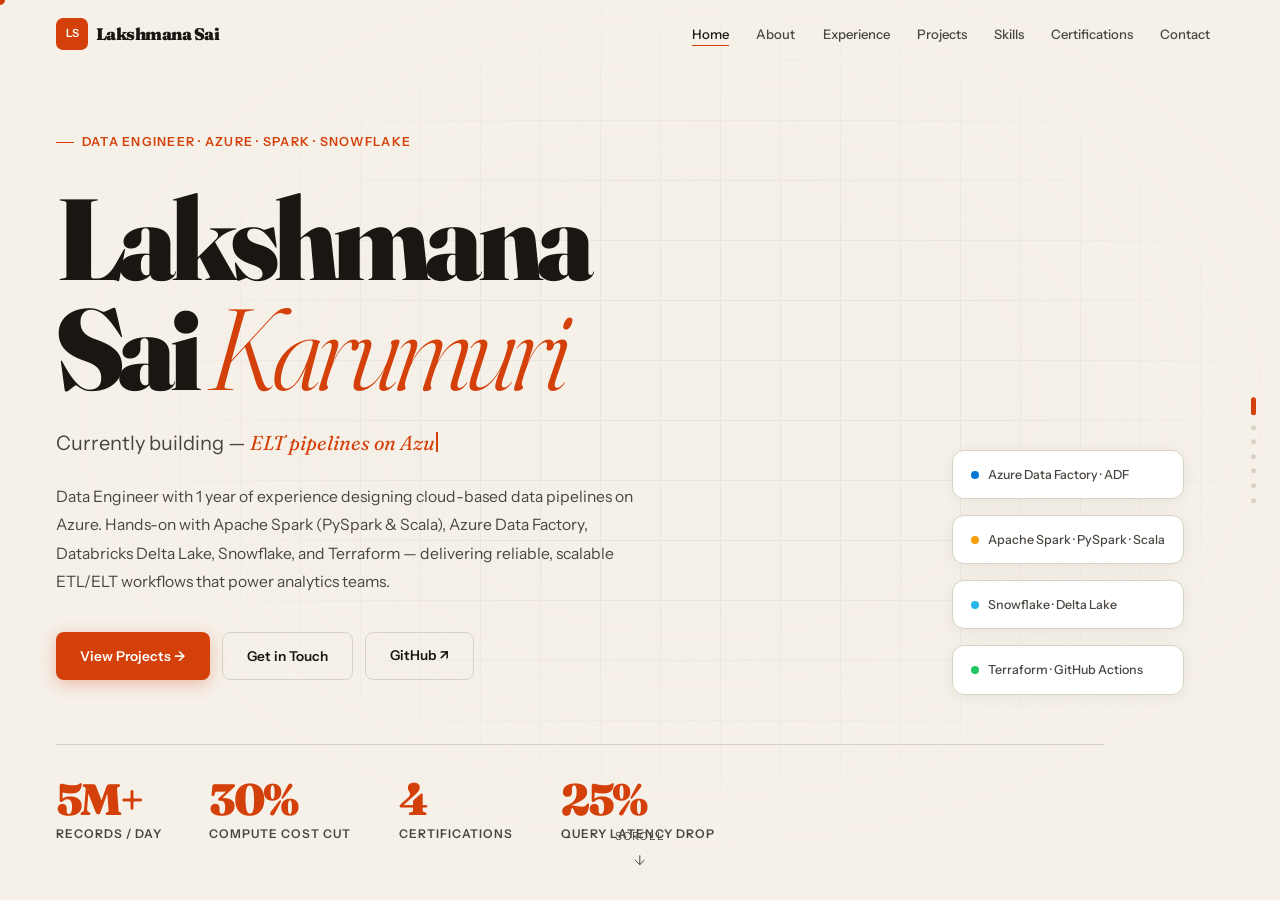
==== commit 31a28bb2: "Update index.html" ====
--- a/index.html
+++ b/index.html
@@ -2,1549 +2,636 @@
 <html lang="en">
 <head>
 <meta charset="UTF-8"/>
-<meta name="viewport" content="width=device-width, initial-scale=1.0"/>
-<title>LSKR // ML Engineer</title>
+<meta name="viewport" content="width=device-width,initial-scale=1"/>
+<meta name="description" content="Lakshmana Sai Karumuri — Data Engineer | Azure | Spark | Snowflake"/>
+<title>Lakshmana Sai Karumuri</title>
 <link rel="preconnect" href="https://fonts.googleapis.com"/>
-<link href="https://fonts.googleapis.com/css2?family=Orbitron:wght@400;700;900&family=Rajdhani:wght@300;400;600;700&family=Share+Tech+Mono&display=swap" rel="stylesheet"/>
+<link rel="preconnect" href="https://fonts.gstatic.com" crossorigin/>
+<link href="https://fonts.googleapis.com/css2?family=Fraunces:ital,opsz,wght@0,9..144,300;0,9..144,500;0,9..144,700;0,9..144,900;1,9..144,300;1,9..144,700&family=Instrument+Sans:ital,wght@0,400;0,500;0,600;1,400&display=swap" rel="stylesheet"/>
 <style>
+*,*::before,*::after{margin:0;padding:0;box-sizing:border-box}
+html{font-size:16px}
 :root{
-  --void:#000005;
-  --plasma:#00ffe5;
-  --plasma2:#00b8ff;
-  --fire:#ff3d00;
-  --fire2:#ff9500;
-  --volt:#ccff00;
-  --ghost:rgba(0,255,229,.06);
-  --ghost2:rgba(0,255,229,.12);
-  --ghost3:rgba(0,255,229,.25);
-  --orb:'Orbitron',sans-serif;
-  --raj:'Rajdhani',sans-serif;
-  --mono:'Share Tech Mono',monospace;
+  --ink:#1a1612;--ink2:#4a4540;--paper:#f5f0e8;--cream:#ede8dd;
+  --rule:#d8d2c4;--fire:#d4400a;--fire2:#ff6b35;--gold:#c8922a;
+  --azure:#0078d4;--spark:#e25a1c;--snow:#29b5e8;
+  --fh:'Fraunces',Georgia,serif;--fb:'Instrument Sans',system-ui,sans-serif;
+  --nav:68px;--max:1160px;--ease:cubic-bezier(.77,0,.175,1);
+  --snappy:cubic-bezier(.34,1.56,.64,1);
 }
-*{box-sizing:border-box;margin:0;padding:0}
-html{scroll-behavior:smooth}
-body{
-  background:var(--void);
-  color:#e0fff8;
-  font-family:var(--raj);
-  font-weight:300;
-  overflow-x:hidden;
-  cursor:none;
-  line-height:1.6;
+body{background:var(--paper);color:var(--ink);font-family:var(--fb);line-height:1.6;overflow-x:hidden;cursor:none}
+a{color:inherit;text-decoration:none}
+::selection{background:var(--fire);color:#fff}
+::-webkit-scrollbar{width:3px}
+::-webkit-scrollbar-thumb{background:var(--fire);border-radius:2px}
+
+/* CURSOR */
+#csr{position:fixed;width:10px;height:10px;background:var(--fire);border-radius:50%;pointer-events:none;z-index:9999;transform:translate(-50%,-50%);transition:width .25s var(--snappy),height .25s var(--snappy),background .2s;mix-blend-mode:multiply}
+#csr.big{width:44px;height:44px;background:var(--fire2);opacity:.4}
+
+/* NAV */
+.nav{position:fixed;top:0;left:0;right:0;height:var(--nav);display:flex;align-items:center;padding:0 clamp(1.25rem,5vw,3.5rem);z-index:800;transition:background .4s,border-color .4s}
+.nav.stuck{background:rgba(245,240,232,.92);backdrop-filter:blur(14px);border-bottom:1px solid var(--rule)}
+.nav-brand{font-family:var(--fh);font-weight:900;font-size:1.05rem;letter-spacing:-.03em;cursor:pointer;display:flex;align-items:center;gap:.5rem}
+.bsq{width:32px;height:32px;border-radius:7px;background:var(--fire);color:#fff;display:grid;place-items:center;font-size:.7rem;font-family:var(--fb);font-weight:600;flex-shrink:0}
+.nav ul{margin-left:auto;display:flex;list-style:none}
+.nav ul a{font-size:.82rem;font-weight:500;color:var(--ink2);padding:.45rem .85rem;border-radius:6px;cursor:pointer;transition:color .2s;position:relative}
+.nav ul a::after{content:'';position:absolute;bottom:3px;left:.85rem;right:.85rem;height:1.5px;background:var(--fire);transform:scaleX(0);transform-origin:left;transition:transform .3s var(--ease)}
+.nav ul a:hover{color:var(--ink)}
+.nav ul a:hover::after,.nav ul a.on::after{transform:scaleX(1)}
+.nav ul a.on{color:var(--ink)}
+.burger{display:none;background:none;border:none;cursor:pointer;margin-left:auto;padding:6px;gap:4px;flex-direction:column}
+.burger span{display:block;width:22px;height:1.5px;background:var(--ink);transition:.3s}
+.burger.x span:nth-child(1){transform:translateY(5.5px) rotate(45deg)}
+.burger.x span:nth-child(2){opacity:0}
+.burger.x span:nth-child(3){transform:translateY(-5.5px) rotate(-45deg)}
+
+/* MOBILE MENU */
+.mob{position:fixed;inset:0;top:var(--nav);background:var(--paper);z-index:700;display:flex;flex-direction:column;justify-content:center;align-items:flex-start;padding:2rem clamp(1.25rem,8vw,4rem);gap:.5rem;clip-path:inset(0 0 100% 0);transition:clip-path .6s var(--ease)}
+.mob.open{clip-path:inset(0 0 0% 0)}
+.mob a{font-family:var(--fh);font-size:clamp(2rem,6vw,3.5rem);font-weight:700;color:var(--ink);cursor:pointer;opacity:0;transform:translateY(20px);transition:opacity .4s,transform .4s,color .2s}
+.mob.open a{opacity:1;transform:none}
+.mob.open a:nth-child(1){transition-delay:.05s}.mob.open a:nth-child(2){transition-delay:.1s}
+.mob.open a:nth-child(3){transition-delay:.15s}.mob.open a:nth-child(4){transition-delay:.2s}
+.mob.open a:nth-child(5){transition-delay:.25s}.mob.open a:nth-child(6){transition-delay:.3s}
+.mob.open a:nth-child(7){transition-delay:.35s}
+.mob a:hover{color:var(--fire)}
+
+/* PAGE SYSTEM */
+.pg{min-height:100vh;width:100%;position:absolute;top:0;left:0;display:none;flex-direction:column;will-change:transform,opacity}
+.pg.cur{display:flex;position:relative}
+.pg-in{animation:pgIn .65s var(--ease) both}
+.pg-out{animation:pgOut .4s var(--ease) both;pointer-events:none}
+@keyframes pgIn{from{opacity:0;transform:translateY(36px)}to{opacity:1;transform:none}}
+@keyframes pgOut{from{opacity:1;transform:none}to{opacity:0;transform:translateY(-24px)}}
+
+/* SHARED LAYOUT */
+.wrap{width:100%;max-width:var(--max);margin:0 auto;padding:calc(var(--nav) + 4rem) clamp(1.25rem,5vw,3rem) 5rem}
+.sh{margin-bottom:4rem}
+.sh-num{font-family:var(--fh);font-size:.75rem;font-weight:500;color:var(--fire);letter-spacing:.12em;text-transform:uppercase;display:inline-flex;align-items:center;gap:.5rem;margin-bottom:1rem}
+.sh-num::before{content:'';display:block;width:24px;height:1px;background:var(--fire)}
+.sh h2{font-family:var(--fh);font-size:clamp(2.2rem,4.5vw,3.6rem);font-weight:900;letter-spacing:-.04em;line-height:1;color:var(--ink)}
+.sh h2 em{font-style:italic;font-weight:300;color:var(--fire)}
+.sh p{margin-top:.85rem;font-size:1rem;color:var(--ink2);max-width:500px;font-style:italic}
+
+/* REVEAL */
+.r{opacity:0;transform:translateY(28px);transition:opacity .7s var(--ease),transform .7s var(--ease)}
+.r.show{opacity:1;transform:none}
+
+/* DOTS */
+.dots{position:fixed;right:1.5rem;top:50%;transform:translateY(-50%);display:flex;flex-direction:column;gap:.6rem;z-index:600}
+.dot{width:5px;height:5px;border-radius:3px;background:var(--rule);border:none;cursor:pointer;transition:background .3s,height .3s}
+.dot.on{background:var(--fire);height:18px}
+@media(max-width:768px){.dots{display:none}}
+
+/* BUTTONS */
+.btn{display:inline-flex;align-items:center;gap:.45rem;font-family:var(--fb);font-size:.85rem;font-weight:600;border-radius:8px;padding:.75rem 1.5rem;cursor:pointer;border:none;transition:transform .25s var(--snappy),box-shadow .25s}
+.btn:active{transform:scale(.97)!important}
+.btn-fire{background:var(--fire);color:#fff;box-shadow:0 4px 16px rgba(212,64,10,.3)}
+.btn-fire:hover{transform:translateY(-3px);box-shadow:0 8px 28px rgba(212,64,10,.4)}
+.btn-ghost{background:transparent;color:var(--ink);border:1.5px solid var(--rule)}
+.btn-ghost:hover{border-color:var(--ink);transform:translateY(-2px)}
+.btn-sm{padding:.5rem 1.1rem;font-size:.78rem;border-radius:6px}
+.btn-link{display:inline-flex;align-items:center;gap:.35rem;font-size:.82rem;font-weight:600;color:var(--fire);border:none;background:none;cursor:pointer;padding:0;transition:gap .2s}
+.btn-link:hover{gap:.6rem}
+
+/* ── HOME ── */
+#home{justify-content:center;min-height:100vh;overflow:hidden;position:relative}
+.grid-bg{position:absolute;inset:0;background-image:linear-gradient(var(--rule) 1px,transparent 1px),linear-gradient(90deg,var(--rule) 1px,transparent 1px);background-size:60px 60px;opacity:.35;animation:gridScroll 20s linear infinite;z-index:0}
+@keyframes gridScroll{from{background-position:0 0}to{background-position:60px 60px}}
+.radial-fade{position:absolute;inset:0;background:radial-gradient(ellipse 65% 65% at 55% 45%,transparent 35%,var(--paper) 78%);z-index:0}
+.home-body{position:relative;z-index:1;max-width:var(--max);width:100%;padding:0 clamp(1.25rem,5vw,3.5rem);padding-top:var(--nav)}
+
+.h-tag{display:inline-flex;align-items:center;gap:.5rem;font-size:.78rem;font-weight:600;letter-spacing:.1em;text-transform:uppercase;color:var(--fire);margin-bottom:2rem;opacity:0;animation:up .6s .1s var(--ease) forwards}
+.h-tag::before{content:'';display:block;width:18px;height:1px;background:var(--fire)}
+.h-name{font-family:var(--fh);font-size:clamp(3.5rem,9vw,8rem);font-weight:900;letter-spacing:-.05em;line-height:.95;color:var(--ink);opacity:0;animation:up .7s .2s var(--ease) forwards}
+.h-name em{font-style:italic;font-weight:300;color:var(--fire)}
+.h-role{margin-top:1.5rem;font-size:clamp(1rem,2vw,1.25rem);font-weight:400;color:var(--ink2);opacity:0;animation:up .7s .35s var(--ease) forwards}
+.type-el{color:var(--fire);font-style:italic;font-family:var(--fh)}
+.blink{display:inline-block;width:2px;height:1em;background:var(--fire);margin-left:1px;vertical-align:-.1em;animation:blink .85s infinite}
+@keyframes blink{0%,100%{opacity:1}50%{opacity:0}}
+.h-bio{margin-top:1.5rem;max-width:580px;font-size:.98rem;color:var(--ink2);line-height:1.8;opacity:0;animation:up .7s .48s var(--ease) forwards}
+.h-actions{margin-top:2.25rem;display:flex;flex-wrap:wrap;gap:.75rem;opacity:0;animation:up .7s .6s var(--ease) forwards}
+.h-stats{display:flex;flex-wrap:wrap;gap:3rem;margin-top:4rem;padding-top:2rem;border-top:1px solid var(--rule);opacity:0;animation:up .7s .75s var(--ease) forwards}
+.stat h4{font-family:var(--fh);font-size:2.75rem;font-weight:900;color:var(--fire);letter-spacing:-.06em;line-height:1}
+.stat p{font-size:.75rem;font-weight:600;letter-spacing:.08em;text-transform:uppercase;color:var(--ink2);margin-top:.2rem}
+
+.h-badges{position:absolute;right:clamp(1rem,8vw,6rem);top:50%;transform:translateY(-40%);display:flex;flex-direction:column;gap:1rem;opacity:0;animation:up .8s .9s var(--ease) forwards;z-index:1}
+.hb{background:#fff;border:1px solid var(--rule);border-radius:12px;padding:.85rem 1.1rem;font-size:.78rem;font-weight:500;color:var(--ink2);display:flex;align-items:center;gap:.6rem;box-shadow:0 2px 16px rgba(0,0,0,.06);transition:transform .4s var(--snappy),box-shadow .4s}
+.hb:hover{transform:translateY(-4px) rotate(-1deg);box-shadow:0 8px 30px rgba(0,0,0,.1)}
+.db{width:8px;height:8px;border-radius:50%;flex-shrink:0}
+.dg{background:#22c55e}.da{background:#f59e0b}.db2{background:#0078d4}.dp{background:#29b5e8}
+
+.scrl{position:absolute;bottom:2rem;left:50%;transform:translateX(-50%);display:flex;flex-direction:column;align-items:center;gap:.4rem;z-index:1;color:var(--ink2);font-size:.7rem;letter-spacing:.08em;text-transform:uppercase;cursor:pointer;animation:fade 2s ease infinite}
+.scrl svg{animation:bounce 1.4s ease infinite}
+@keyframes bounce{0%,100%{transform:translateY(0)}50%{transform:translateY(5px)}}
+@keyframes fade{0%,100%{opacity:.5}50%{opacity:1}}
+@keyframes up{from{opacity:0;transform:translateY(24px)}to{opacity:1;transform:none}}
+
+/* ── ABOUT ── */
+.ab-grid{display:grid;grid-template-columns:1fr 1fr;gap:3rem;align-items:start}
+@media(max-width:820px){.ab-grid{grid-template-columns:1fr}}
+.ab-card{background:#fff;border:1px solid var(--rule);border-radius:16px;padding:2.25rem;transition:transform .4s var(--snappy),box-shadow .4s}
+.ab-card:hover{transform:translateY(-5px);box-shadow:0 12px 40px rgba(0,0,0,.08)}
+.ab-card h3{font-family:var(--fh);font-size:1.5rem;font-weight:700;letter-spacing:-.03em;margin-bottom:1.25rem}
+.ab-card p{font-size:.9rem;color:var(--ink2);line-height:1.8;margin-bottom:.85rem}
+.hi-grid{display:grid;grid-template-columns:1fr 1fr;gap:1rem}
+.hi{background:#fff;border:1px solid var(--rule);border-radius:14px;padding:1.5rem;transition:border-color .3s,transform .4s var(--snappy),box-shadow .4s;position:relative;overflow:hidden}
+.hi::before{content:'';position:absolute;inset:0;background:linear-gradient(135deg,rgba(212,64,10,.04) 0%,transparent 60%);opacity:0;transition:opacity .3s}
+.hi:hover{border-color:var(--fire);transform:translateY(-4px);box-shadow:0 10px 30px rgba(212,64,10,.1)}
+.hi:hover::before{opacity:1}
+.hi-ic{font-size:1.5rem;margin-bottom:.7rem}
+.hi h4{font-family:var(--fh);font-size:.95rem;font-weight:700;margin-bottom:.35rem}
+.hi p{font-size:.78rem;color:var(--ink2);line-height:1.6}
+
+/* ── EXPERIENCE ── */
+.xp-list{display:grid;gap:1.5rem}
+.xp{background:#fff;border:1px solid var(--rule);border-radius:16px;padding:2.25rem 2.25rem 2rem;transition:border-color .3s,transform .45s var(--snappy),box-shadow .45s;position:relative;overflow:hidden}
+.xp::after{content:'';position:absolute;left:0;top:0;bottom:0;width:3px;background:var(--fire);transform:scaleY(0);transform-origin:top;transition:transform .5s var(--ease)}
+.xp:hover{border-color:rgba(212,64,10,.2);transform:translateX(6px);box-shadow:0 8px 36px rgba(0,0,0,.07)}
+.xp:hover::after{transform:scaleY(1)}
+.xp-h{display:flex;justify-content:space-between;align-items:flex-start;flex-wrap:wrap;gap:.5rem;margin-bottom:.5rem}
+.xp-co{font-family:var(--fh);font-size:1.35rem;font-weight:800;letter-spacing:-.03em}
+.xp-role{font-size:.82rem;font-weight:600;color:var(--fire);margin-top:.15rem;letter-spacing:.02em}
+.xp-date{font-size:.72rem;font-weight:600;letter-spacing:.06em;text-transform:uppercase;color:var(--ink2);background:var(--cream);border:1px solid var(--rule);padding:.3rem .75rem;border-radius:20px;white-space:nowrap}
+.xp ul{margin-top:1.1rem;list-style:none;display:flex;flex-direction:column;gap:.55rem}
+.xp ul li{font-size:.875rem;color:var(--ink2);padding-left:1.3rem;position:relative;line-height:1.7}
+.xp ul li::before{content:'→';position:absolute;left:0;color:var(--fire);font-size:.7rem;top:.18em;font-weight:700}
+.pill{display:inline;background:rgba(212,64,10,.1);color:var(--fire);border-radius:3px;padding:0 3px;font-size:.8rem;font-weight:700}
+
+/* ── PROJECTS ── */
+.pj-grid{display:grid;grid-template-columns:repeat(auto-fill,minmax(400px,1fr));gap:1.5rem}
+@media(max-width:500px){.pj-grid{grid-template-columns:1fr}}
+.pj{background:#fff;border:1px solid var(--rule);border-radius:16px;padding:2rem;display:flex;flex-direction:column;gap:1.1rem;transition:border-color .3s,box-shadow .45s;cursor:default}
+.pj:hover{border-color:var(--fire);box-shadow:0 20px 56px rgba(212,64,10,.12)}
+.pj-top{display:flex;align-items:center;gap:1rem}
+.pj-ic{width:52px;height:52px;border-radius:14px;background:var(--cream);border:1px solid var(--rule);display:grid;place-items:center;font-size:1.4rem;flex-shrink:0;transition:background .3s}
+.pj:hover .pj-ic{background:rgba(212,64,10,.08)}
+.pj-name{font-family:var(--fh);font-size:1.05rem;font-weight:800;letter-spacing:-.02em;line-height:1.25}
+.pj-period{font-size:.72rem;color:var(--ink2);margin-top:.2rem}
+.pj ul{list-style:none;flex:1;display:flex;flex-direction:column;gap:.45rem}
+.pj ul li{font-size:.84rem;color:var(--ink2);padding-left:1.25rem;position:relative;line-height:1.65}
+.pj ul li::before{content:'▸';position:absolute;left:0;color:var(--gold);font-size:.65rem;top:.2em}
+.pj-tags{display:flex;flex-wrap:wrap;gap:.4rem}
+.tag{font-size:.7rem;font-weight:600;padding:.22rem .65rem;border-radius:5px;background:var(--cream);color:var(--ink2);border:1px solid var(--rule);transition:background .2s,color .2s,border-color .2s}
+.pj:hover .tag{background:rgba(212,64,10,.07);border-color:rgba(212,64,10,.2);color:var(--fire)}
+.pj-foot{display:flex;justify-content:flex-end}
+
+/* ── SKILLS ── */
+.sk-grid{display:grid;grid-template-columns:repeat(auto-fill,minmax(240px,1fr));gap:1.1rem}
+.sk{background:#fff;border:1px solid var(--rule);border-radius:14px;padding:1.5rem;transition:border-color .3s,transform .4s var(--snappy)}
+.sk:hover{border-color:var(--fire);transform:translateY(-4px)}
+.sk-h{display:flex;align-items:center;gap:.65rem;margin-bottom:1.1rem}
+.sk-ic{width:36px;height:36px;border-radius:9px;display:grid;place-items:center;font-size:1rem;flex-shrink:0;background:var(--cream);border:1px solid var(--rule)}
+.sk h3{font-family:var(--fh);font-size:.9rem;font-weight:800;letter-spacing:-.01em}
+.bgs{display:flex;flex-wrap:wrap;gap:.35rem}
+.b{font-size:.68rem;font-weight:600;padding:.2rem .6rem;border-radius:5px;border:1px solid}
+.b1{background:rgba(59,130,246,.08);color:#2563eb;border-color:rgba(59,130,246,.2)}
+.b2{background:rgba(124,58,237,.08);color:#7c3aed;border-color:rgba(124,58,237,.2)}
+.b3{background:rgba(0,120,212,.08);color:#0078d4;border-color:rgba(0,120,212,.2)}
+.b4{background:rgba(245,158,11,.08);color:#b45309;border-color:rgba(245,158,11,.2)}
+.b5{background:rgba(212,64,10,.08);color:var(--fire);border-color:rgba(212,64,10,.2)}
+.b6{background:rgba(41,181,232,.08);color:#0ea5d4;border-color:rgba(41,181,232,.2)}
+.b7{background:rgba(16,185,129,.08);color:#059669;border-color:rgba(16,185,129,.2)}
+.dom{margin-top:2rem;padding:1.75rem;background:#fff;border:1px solid var(--rule);border-radius:14px}
+.dom h3{font-size:.7rem;font-weight:700;letter-spacing:.1em;text-transform:uppercase;color:var(--ink2);margin-bottom:1rem}
+.dom-tags{display:flex;flex-wrap:wrap;gap:.5rem}
+.dt{font-size:.78rem;font-weight:600;padding:.35rem 1rem;border-radius:20px;border:1.5px solid var(--rule);color:var(--ink);transition:border-color .2s,color .2s,transform .3s var(--snappy)}
+.dt:hover{border-color:var(--fire);color:var(--fire);transform:translateY(-2px)}
+
+/* ── CERTS ── */
+.ct-grid{display:grid;grid-template-columns:repeat(auto-fill,minmax(300px,1fr));gap:1rem}
+.cc{background:#fff;border:1px solid var(--rule);border-radius:14px;padding:1.5rem;display:flex;gap:1rem;align-items:flex-start;transition:border-color .3s,transform .4s var(--snappy),box-shadow .4s}
+.cc:hover{border-color:var(--gold);transform:translateY(-3px);box-shadow:0 8px 28px rgba(200,146,42,.12)}
+.cc-ic{width:40px;height:40px;border-radius:10px;background:rgba(200,146,42,.1);border:1px solid rgba(200,146,42,.2);display:grid;place-items:center;font-size:1.1rem;flex-shrink:0}
+.cc h4{font-family:var(--fh);font-size:.9rem;font-weight:700;line-height:1.3;letter-spacing:-.01em}
+.cc p{font-size:.75rem;color:var(--ink2);margin-top:.25rem}
+.cc-badge{display:inline-flex;align-items:center;gap:.3rem;font-size:.65rem;font-weight:700;letter-spacing:.06em;text-transform:uppercase;color:var(--gold);background:rgba(200,146,42,.08);border:1px solid rgba(200,146,42,.2);border-radius:4px;padding:.15rem .5rem;margin-top:.4rem}
+
+/* ── CONTACT ── */
+.cg{display:grid;grid-template-columns:1fr 1fr;gap:3rem;align-items:start}
+@media(max-width:740px){.cg{grid-template-columns:1fr}}
+.ci-card{background:#fff;border:1px solid var(--rule);border-radius:16px;padding:2.25rem}
+.ci-card h3{font-family:var(--fh);font-size:1.4rem;font-weight:800;letter-spacing:-.03em;margin-bottom:1.75rem}
+.ci-item{display:flex;align-items:center;gap:1rem;margin-bottom:1.25rem}
+.ci-ic{width:40px;height:40px;border-radius:10px;background:var(--cream);border:1px solid var(--rule);display:grid;place-items:center;font-size:.95rem;flex-shrink:0}
+.ci-item span{font-size:.88rem}
+.ci-item a{transition:color .2s}
+.ci-item a:hover{color:var(--fire)}
+.cl{display:flex;flex-direction:column;gap:.75rem;margin-top:1rem}
+.cl a{display:flex;align-items:center;gap:.9rem;background:var(--cream);border:1px solid var(--rule);border-radius:12px;padding:1rem 1.25rem;font-size:.85rem;font-weight:500;transition:border-color .25s,background .25s,transform .3s var(--snappy)}
+.cl a:hover{border-color:var(--fire);background:#fff;transform:translateX(6px)}
+.cl a .ar{margin-left:auto;color:var(--ink2);transition:transform .3s,color .2s}
+.cl a:hover .ar{transform:translateX(4px);color:var(--fire)}
+.ifr{border-radius:16px;overflow:hidden;border:1px solid var(--rule);height:480px;background:#fff}
+.ifr iframe{width:100%;height:100%;border:none}
+
+/* FOOTER */
+footer{text-align:center;padding:2rem;border-top:1px solid var(--rule);font-size:.78rem;color:var(--ink2)}
+
+/* RESPONSIVE */
+@media(max-width:768px){
+  .nav ul{display:none}
+  .burger{display:flex}
+  .h-badges{display:none}
+  .h-stats{gap:1.5rem}
 }
-a{color:inherit;text-decoration:none}
-
-/* ═══════════════════════════════
-   CURSOR — cyberpunk crosshair
-═══════════════════════════════ */
-#xhair{
-  position:fixed;z-index:99999;pointer-events:none;
-  width:32px;height:32px;transform:translate(-50%,-50%);
-}
-#xhair::before,#xhair::after{
-  content:'';position:absolute;background:var(--plasma);
-  transition:width .15s,height .15s;
-}
-#xhair::before{width:1px;height:100%;left:50%;transform:translateX(-50%)}
-#xhair::after{height:1px;width:100%;top:50%;transform:translateY(-50%)}
-#xhair .xc{
-  position:absolute;inset:8px;border:1px solid var(--plasma);
-  transform:rotate(45deg);transition:inset .15s;
-  box-shadow:0 0 6px var(--plasma),inset 0 0 6px rgba(0,255,229,.1);
-}
-body.hovering #xhair .xc{inset:2px;border-color:var(--fire2)}
-body.hovering #xhair::before,body.hovering #xhair::after{background:var(--fire2)}
-#xhair .xcoords{
-  position:absolute;bottom:-18px;left:50%;transform:translateX(-50%);
-  font-family:var(--mono);font-size:.45rem;letter-spacing:.08em;color:var(--plasma);
-  white-space:nowrap;opacity:.6;
-}
-
-/* ═══════════════════════════════
-   WEBGL — RAYMARCHED 3D SCENE
-═══════════════════════════════ */
-#gl{position:fixed;inset:0;z-index:0;pointer-events:none}
-
-/* ═══════════════════════════════
-   GRAIN + SCANLINE + VIGNETTE
-═══════════════════════════════ */
-.fx-layer{
-  position:fixed;inset:0;z-index:2;pointer-events:none;
-}
-.fx-grain{
-  opacity:.055;mix-blend-mode:overlay;
-  background-image:url("data:image/svg+xml,%3Csvg viewBox='0 0 256 256' xmlns='http://www.w3.org/2000/svg'%3E%3Cfilter id='n'%3E%3CfeTurbulence type='fractalNoise' baseFrequency='.92' numOctaves='4' stitchTiles='stitch'/%3E%3C/filter%3E%3Crect width='100%25' height='100%25' filter='url(%23n)'/%3E%3C/svg%3E");
-  animation:grainShift 0.08s steps(1) infinite;
-}
-@keyframes grainShift{
-  0%{transform:translate(0,0)}25%{transform:translate(-1px,1px)}
-  50%{transform:translate(1px,-1px)}75%{transform:translate(-1px,-1px)}
-}
-.fx-scan{
-  background:repeating-linear-gradient(0deg,transparent,transparent 3px,rgba(0,0,0,.08) 3px,rgba(0,0,0,.08) 4px);
-  mix-blend-mode:multiply;
-}
-.fx-vignette{
-  background:radial-gradient(ellipse 90% 90% at 50% 50%,transparent 40%,rgba(0,0,5,.85) 100%);
-}
-.fx-chrom{
-  mix-blend-mode:screen;
-  background:
-    radial-gradient(ellipse 200% 200% at 0% 0%,rgba(255,0,80,.012) 0%,transparent 50%),
-    radial-gradient(ellipse 200% 200% at 100% 100%,rgba(0,255,229,.012) 0%,transparent 50%);
-  animation:chromShift 4s ease-in-out infinite alternate;
-}
-@keyframes chromShift{0%{transform:scale(1) skew(0deg)}100%{transform:scale(1.001) skew(.05deg)}}
-
-/* ═══════════════════════════════
-   SCROLL PROGRESS
-═══════════════════════════════ */
-#prog{
-  position:fixed;top:0;left:0;height:1.5px;width:0%;z-index:9001;
-  background:linear-gradient(90deg,var(--plasma),var(--fire2),var(--volt),var(--plasma));
-  background-size:400%;animation:progFlow 2s linear infinite;
-  box-shadow:0 0 8px var(--plasma);
-}
-@keyframes progFlow{to{background-position:400%}}
-
-/* ═══════════════════════════════
-   NAV
-═══════════════════════════════ */
-nav{
-  position:fixed;top:0;left:0;right:0;z-index:1000;
-  height:56px;padding:0 2rem;
-  display:flex;align-items:center;justify-content:space-between;
-  transition:background .4s;
-}
-nav.stuck{
-  background:rgba(0,0,5,.94);backdrop-filter:blur(20px);
-  border-bottom:1px solid rgba(0,255,229,.08);
-}
-.nav-logo{
-  font-family:var(--orb);font-size:.85rem;font-weight:900;
-  letter-spacing:.25em;color:var(--plasma);
-  text-shadow:0 0 20px rgba(0,255,229,.5),0 0 40px rgba(0,255,229,.2);
-  display:flex;align-items:center;gap:.6rem;
-}
-.nav-logo .nl-dot{width:5px;height:5px;background:var(--plasma);border-radius:50%;animation:ndot 1.4s ease-in-out infinite;box-shadow:0 0 8px var(--plasma)}
-@keyframes ndot{0%,100%{opacity:1;transform:scale(1)}50%{opacity:.15;transform:scale(.3)}}
-.nav-links{display:flex;gap:0;list-style:none}
-.nav-links a{
-  font-family:var(--mono);font-size:.58rem;letter-spacing:.18em;text-transform:uppercase;
-  color:rgba(224,255,248,.3);padding:.3rem .9rem;
-  position:relative;transition:color .2s;
-}
-.nav-links a::before{
-  content:attr(data-label);position:absolute;inset:0;
-  display:flex;align-items:center;justify-content:center;
-  font-family:var(--mono);font-size:.58rem;letter-spacing:.18em;text-transform:uppercase;
-  color:var(--plasma);clip-path:polygon(0 0,0 0,0 100%,0 100%);
-  transition:clip-path .3s cubic-bezier(.16,1,.3,1);
-  text-shadow:0 0 12px var(--plasma);
-}
-.nav-links a:hover::before{clip-path:polygon(0 0,100% 0,100% 100%,0 100%)}
-.nav-sep{color:rgba(0,255,229,.15);font-family:var(--mono);font-size:.55rem;align-self:center}
-
-/* ═══════════════════════════════
-   LOADER
-═══════════════════════════════ */
-#loader{
-  position:fixed;inset:0;z-index:99998;background:var(--void);
-  display:flex;flex-direction:column;align-items:center;justify-content:center;gap:1.5rem;
-}
-#loader.out{animation:loaderOut .8s cubic-bezier(.7,0,1,1) forwards}
-@keyframes loaderOut{
-  0%{opacity:1;clip-path:inset(0 0 0 0)}
-  100%{opacity:0;clip-path:inset(0 0 100% 0);visibility:hidden}
-}
-.ld-top{font-family:var(--orb);font-size:.65rem;letter-spacing:.4em;text-transform:uppercase;color:var(--plasma);opacity:.6}
-.ld-number{
-  font-family:var(--orb);font-size:clamp(5rem,15vw,10rem);
-  font-weight:900;color:var(--plasma);line-height:1;
-  text-shadow:0 0 40px rgba(0,255,229,.5),0 0 80px rgba(0,255,229,.2);
-  position:relative;
-}
-.ld-number::before{
-  content:attr(data-n);position:absolute;inset:0;
-  color:var(--fire);transform:translate(3px,-2px);
-  clip-path:polygon(0 30%,100% 30%,100% 60%,0 60%);
-  opacity:.7;animation:ldGlitch .15s steps(2) infinite;
-}
-.ld-number::after{
-  content:attr(data-n);position:absolute;inset:0;
-  color:var(--plasma2);transform:translate(-3px,2px);
-  clip-path:polygon(0 65%,100% 65%,100% 80%,0 80%);
-  opacity:.6;animation:ldGlitch .2s steps(2) .07s infinite;
-}
-@keyframes ldGlitch{0%,100%{transform:translate(3px,-2px)}50%{transform:translate(-4px,3px)}}
-.ld-bar{width:280px;height:1px;background:rgba(0,255,229,.08);position:relative;overflow:hidden}
-.ld-bar::after{
-  content:'';position:absolute;inset:0;
-  background:linear-gradient(90deg,transparent,var(--plasma),var(--plasma2),transparent);
-  animation:ldScan .5s ease-in-out infinite;transform:translateX(-100%);
-}
-.ld-fill{position:absolute;inset:0;background:rgba(0,255,229,.4);transform-origin:left;transform:scaleX(0);transition:transform .05s linear}
-@keyframes ldScan{to{transform:translateX(200%)}}
-.ld-status{font-family:var(--mono);font-size:.58rem;letter-spacing:.2em;color:rgba(0,255,229,.4)}
-
-/* ═══════════════════════════════
-   HERO
-═══════════════════════════════ */
-.hero{
-  min-height:100vh;position:relative;z-index:10;
-  display:flex;align-items:center;
-  padding:8rem 3rem 4rem;overflow:hidden;
-}
-.hero-grid{
-  max-width:1200px;width:100%;
-  display:grid;grid-template-columns:1fr 1fr;
-  gap:4rem;align-items:center;
-}
-
-/* HOLOGRAPHIC NAME */
-.h-name-wrap{position:relative}
-.h-eyebrow{
-  font-family:var(--mono);font-size:.6rem;letter-spacing:.3em;text-transform:uppercase;
-  color:var(--plasma);margin-bottom:1.5rem;opacity:0;
-  display:flex;align-items:center;gap:.75rem;
-}
-.h-eyebrow::before{content:'▶';font-size:.45rem;color:rgba(0,255,229,.5)}
-.h-name{
-  font-family:var(--orb);font-size:clamp(2.8rem,6vw,5.5rem);
-  font-weight:900;line-height:.9;letter-spacing:-.01em;
-  position:relative;
-}
-.h-name .row{display:block;overflow:hidden}
-.h-name .word{display:inline-block;transform:translateY(110%);opacity:0}
-/* Holographic shimmer */
-.h-name .holo{
-  background:linear-gradient(135deg,
-    #fff 0%,var(--plasma) 20%,var(--plasma2) 35%,
-    #fff 50%,var(--fire2) 65%,var(--volt) 80%,var(--plasma) 100%);
-  background-size:300% auto;
-  -webkit-background-clip:text;-webkit-text-fill-color:transparent;
-  animation:holoShift 4s linear infinite;
-  filter:drop-shadow(0 0 30px rgba(0,255,229,.4));
-}
-@keyframes holoShift{to{background-position:-300% center}}
-.h-name .outline-holo{
-  -webkit-text-stroke:1.5px rgba(0,255,229,.6);
-  -webkit-text-fill-color:transparent;
-  color:transparent;
-  text-shadow:none;
-  filter:drop-shadow(0 0 20px rgba(0,255,229,.35));
-}
-
-.h-role{
-  font-family:var(--mono);font-size:.78rem;letter-spacing:.18em;text-transform:uppercase;
-  color:rgba(224,255,248,.4);margin-top:1.2rem;opacity:0;
-}
-.h-role span{color:var(--plasma)}
-
-/* LIVE TERMINAL */
-.terminal{
-  background:rgba(0,0,5,.9);
-  border:1px solid rgba(0,255,229,.15);
-  font-family:var(--mono);font-size:.72rem;
-  padding:0;overflow:hidden;
-  position:relative;opacity:0;
-  box-shadow:
-    0 0 0 1px rgba(0,255,229,.05),
-    0 20px 80px rgba(0,0,0,.8),
-    inset 0 1px 0 rgba(0,255,229,.1);
-}
-.terminal::before{
-  content:'';position:absolute;inset:0;pointer-events:none;
-  background:repeating-linear-gradient(0deg,transparent,transparent 18px,rgba(0,255,229,.015) 18px,rgba(0,255,229,.015) 19px);
-}
-.term-bar{
-  display:flex;align-items:center;gap:.5rem;
-  padding:.6rem 1rem;background:rgba(0,255,229,.04);
-  border-bottom:1px solid rgba(0,255,229,.08);
-}
-.term-dot{width:9px;height:9px;border-radius:50%}
-.term-dot:nth-child(1){background:#ff5f57}
-.term-dot:nth-child(2){background:#ffbd2e}
-.term-dot:nth-child(3){background:#28c840}
-.term-title{font-family:var(--mono);font-size:.55rem;letter-spacing:.15em;color:rgba(0,255,229,.3);margin-left:auto}
-.term-body{padding:1rem 1.2rem;min-height:260px;max-height:320px;overflow:hidden;line-height:1.9}
-.term-line{display:flex;gap:.5rem;flex-wrap:wrap}
-.term-prompt{color:var(--plasma);flex-shrink:0}
-.term-cmd{color:rgba(224,255,248,.8)}
-.term-out{color:rgba(0,255,229,.5);padding-left:1.2rem}
-.term-out.success{color:var(--volt)}
-.term-out.warn{color:var(--fire2)}
-.term-out.dim{color:rgba(224,255,248,.2)}
-.term-cursor-blink{display:inline-block;width:7px;height:.8em;background:var(--plasma);vertical-align:text-bottom;animation:blink .9s step-end infinite;margin-left:2px}
-@keyframes blink{0%,100%{opacity:1}50%{opacity:0}}
-
-/* METRICS BAR (realtime-looking) */
-.metrics-row{
-  display:flex;gap:1.5rem;flex-wrap:wrap;
-  margin-top:1.5rem;opacity:0;
-}
-.metric{display:flex;flex-direction:column;gap:.2rem}
-.metric-val{font-family:var(--orb);font-size:1.6rem;font-weight:900;color:var(--plasma);line-height:1;text-shadow:0 0 20px rgba(0,255,229,.4)}
-.metric-lbl{font-family:var(--mono);font-size:.52rem;letter-spacing:.15em;text-transform:uppercase;color:rgba(0,255,229,.35)}
-
-/* CTA */
-.h-cta{margin-top:1.8rem;display:flex;gap:1rem;opacity:0;flex-wrap:wrap}
-.cta-primary{
-  font-family:var(--mono);font-size:.65rem;letter-spacing:.2em;text-transform:uppercase;
-  padding:.8rem 2.2rem;position:relative;cursor:none;overflow:hidden;
-  background:transparent;color:var(--plasma);
-  border:1px solid var(--plasma);
-  box-shadow:0 0 20px rgba(0,255,229,.15),inset 0 0 20px rgba(0,255,229,.05);
-  transition:box-shadow .3s,transform .2s;
-}
-.cta-primary::before{
-  content:'';position:absolute;inset:0;
-  background:linear-gradient(135deg,rgba(0,255,229,.15),transparent);
-  opacity:0;transition:opacity .3s;
-}
-.cta-primary:hover{
-  box-shadow:0 0 40px rgba(0,255,229,.4),0 0 80px rgba(0,255,229,.15),inset 0 0 30px rgba(0,255,229,.1);
-  transform:translateY(-3px);
-}
-.cta-primary:hover::before{opacity:1}
-.cta-sec{
-  font-family:var(--mono);font-size:.65rem;letter-spacing:.2em;text-transform:uppercase;
-  padding:.8rem 2.2rem;cursor:none;
-  background:transparent;color:rgba(224,255,248,.4);
-  border:1px solid rgba(224,255,248,.1);
-  transition:color .2s,border-color .2s,transform .2s;
-}
-.cta-sec:hover{color:rgba(224,255,248,.8);border-color:rgba(224,255,248,.3);transform:translateY(-3px)}
-
-/* AUDIO VIZ */
-.audio-viz{
-  display:flex;align-items:flex-end;gap:2px;height:36px;
-  margin-top:1.5rem;opacity:0;
-}
-.av-bar{
-  width:3px;background:var(--plasma);border-radius:2px 2px 0 0;
-  box-shadow:0 0 6px var(--plasma);
-  transition:height .08s ease;
-  animation:avBar var(--d,.4s) ease-in-out var(--delay,0s) infinite alternate;
-}
-@keyframes avBar{0%{height:3px}100%{height:var(--max,20px)}}
-
-/* ═══════════════════════════════
-   SECTION SHARED
-═══════════════════════════════ */
-section{padding:8rem 3rem;position:relative;z-index:10}
-.container{max-width:1200px;margin:0 auto}
-.sec-label{
-  font-family:var(--mono);font-size:.58rem;letter-spacing:.3em;text-transform:uppercase;
-  color:var(--plasma);margin-bottom:.5rem;display:flex;align-items:center;gap:.75rem;
-  text-shadow:0 0 12px rgba(0,255,229,.4);
-}
-.sec-label::after{content:'';flex:0 0 40px;height:1px;background:linear-gradient(90deg,var(--plasma),transparent)}
-.sec-title{
-  font-family:var(--orb);font-size:clamp(2rem,5vw,4.5rem);
-  font-weight:900;letter-spacing:-.01em;line-height:.9;
-  margin-bottom:.5rem;
-}
-.sec-title .t-plasma{color:var(--plasma);text-shadow:0 0 30px rgba(0,255,229,.35)}
-.sec-title .t-fire{color:var(--fire2);text-shadow:0 0 30px rgba(255,149,0,.35)}
-.sec-sub{font-family:var(--mono);font-size:.65rem;letter-spacing:.1em;color:rgba(0,255,229,.25);margin-bottom:3.5rem}
-
-/* reveal */
-.reveal{opacity:0;transform:translateY(40px);transition:opacity .8s ease,transform .8s cubic-bezier(.16,1,.3,1)}
-.reveal.in{opacity:1;transform:translateY(0)}
-.reveal-l{opacity:0;transform:translateX(-40px);transition:opacity .8s ease,transform .8s cubic-bezier(.16,1,.3,1)}
-.reveal-l.in{opacity:1;transform:translateX(0)}
-.reveal-r{opacity:0;transform:translateX(40px);transition:opacity .8s ease,transform .8s cubic-bezier(.16,1,.3,1)}
-.reveal-r.in{opacity:1;transform:translateX(0)}
-
-/* ═══════════════════════════════
-   ABOUT
-═══════════════════════════════ */
-#about{border-top:1px solid rgba(0,255,229,.05)}
-.about-layout{display:grid;grid-template-columns:1.2fr 1fr;gap:5rem;align-items:start}
-.about-body p{color:rgba(224,255,248,.45);font-size:1rem;line-height:1.85;margin-bottom:1.1rem;font-weight:300}
-.about-body strong{color:var(--plasma);font-weight:600}
-.about-body .fire{color:var(--fire2)}
-
-/* Holographic stat cards */
-.holo-stats{display:grid;grid-template-columns:1fr 1fr;gap:1px;margin-top:2.5rem}
-.holo-stat{
-  padding:1.8rem;background:rgba(0,255,229,.02);
-  border:1px solid rgba(0,255,229,.07);position:relative;overflow:hidden;
-  transition:background .3s,border-color .3s;cursor:none;
-}
-.holo-stat::before{
-  content:'';position:absolute;top:-50%;left:-50%;width:200%;height:200%;
-  background:conic-gradient(transparent 0deg,rgba(0,255,229,.04) 60deg,transparent 120deg);
-  animation:holoCone 6s linear infinite;opacity:0;transition:opacity .4s;
-}
-.holo-stat:hover::before{opacity:1}
-.holo-stat:hover{background:rgba(0,255,229,.04);border-color:rgba(0,255,229,.2)}
-@keyframes holoCone{to{transform:rotate(360deg)}}
-.holo-n{font-family:var(--orb);font-size:2.8rem;font-weight:900;color:var(--plasma);line-height:1;text-shadow:0 0 25px rgba(0,255,229,.5)}
-.holo-l{font-family:var(--mono);font-size:.55rem;letter-spacing:.18em;text-transform:uppercase;color:rgba(0,255,229,.3);margin-top:.3rem}
-
-/* DATA PANELS */
-.data-panels{display:flex;flex-direction:column;gap:1px}
-.dp{
-  padding:1.5rem;background:rgba(0,0,5,.8);
-  border:1px solid rgba(0,255,229,.07);
-  position:relative;overflow:hidden;
-  transition:background .3s,border-color .3s,transform .3s;cursor:none;
-}
-.dp::after{
-  content:'';position:absolute;left:0;top:0;bottom:0;width:2px;
-  background:linear-gradient(to bottom,var(--plasma),var(--plasma2));
-  transform:scaleY(0);transform-origin:top;transition:transform .4s cubic-bezier(.16,1,.3,1);
-}
-.dp:hover::after{transform:scaleY(1)}
-.dp:hover{background:rgba(0,255,229,.025);border-color:rgba(0,255,229,.15);transform:translateX(8px)}
-.dp-num{font-family:var(--mono);font-size:.52rem;color:rgba(0,255,229,.3);letter-spacing:.15em;margin-bottom:.4rem}
-.dp-title{font-family:var(--orb);font-size:.95rem;font-weight:700;color:#e0fff8;letter-spacing:.05em;margin-bottom:.3rem}
-.dp-body{font-size:.8rem;color:rgba(224,255,248,.35);line-height:1.6}
-.dp-ico{position:absolute;right:1.5rem;top:50%;transform:translateY(-50%);font-size:1.6rem;opacity:.15;transition:opacity .3s,transform .3s}
-.dp:hover .dp-ico{opacity:.5;transform:translateY(-50%) scale(1.15) rotate(-8deg)}
-
-/* ═══════════════════════════════
-   EXPERIENCE — diagonal layout
-═══════════════════════════════ */
-#experience{
-  background:rgba(255,61,0,.015);
-  border-top:1px solid rgba(255,61,0,.06);
-}
-.xp-list{display:flex;flex-direction:column;gap:0}
-.xp{
-  display:grid;grid-template-columns:1fr 3fr 1fr;
-  padding:2.5rem 0;border-top:1px solid rgba(255,255,255,.04);
-  gap:2rem;position:relative;cursor:none;
-  transition:padding .3s;
-}
-.xp::before{
-  content:'';position:absolute;left:0;top:0;bottom:0;width:0;
-  background:linear-gradient(to right,rgba(255,61,0,.1),transparent);
-  transition:width .4s cubic-bezier(.16,1,.3,1);
-}
-.xp:hover::before{width:100%}
-.xp:hover{padding-left:1rem}
-.xp-n{font-family:var(--orb);font-size:5rem;font-weight:900;color:rgba(255,61,0,.06);line-height:1;align-self:center;letter-spacing:-.04em}
-.xp-main{}
-.xp-date{font-family:var(--mono);font-size:.58rem;letter-spacing:.15em;text-transform:uppercase;color:rgba(255,61,0,.5);margin-bottom:.3rem}
-.xp-company{font-family:var(--orb);font-size:1.8rem;font-weight:900;color:#e0fff8;letter-spacing:.02em;transition:color .2s;line-height:1}
-.xp:hover .xp-company{color:var(--fire2)}
-.xp-role{font-family:var(--mono);font-size:.65rem;letter-spacing:.12em;color:rgba(224,255,248,.3);margin:.3rem 0 .8rem;font-style:italic}
-.xp-desc{font-size:.9rem;color:rgba(224,255,248,.4);line-height:1.75;max-width:540px}
-.xp-stack{display:flex;flex-wrap:wrap;gap:.35rem;margin-top:1rem}
-.xp-tag{
-  font-family:var(--mono);font-size:.52rem;letter-spacing:.1em;text-transform:uppercase;
-  padding:.22rem .7rem;border:1px solid rgba(255,61,0,.15);color:rgba(255,61,0,.5);
-  transition:color .2s,border-color .2s;
-}
-.xp:hover .xp-tag{border-color:rgba(255,149,0,.35);color:rgba(255,149,0,.8)}
-.xp-arrow{
-  font-family:var(--orb);font-size:2rem;color:rgba(255,61,0,.1);
-  align-self:center;text-align:right;transition:color .3s,transform .3s;
-}
-.xp:hover .xp-arrow{color:var(--fire2);transform:translateX(8px)}
-
-/* ═══════════════════════════════
-   CLOUD — MATRIX GRID
-═══════════════════════════════ */
-#cloud{border-top:1px solid rgba(0,255,229,.05)}
-
-/* Matrix background canvas */
-#matrix-canvas{
-  position:absolute;inset:0;opacity:.05;pointer-events:none;z-index:0;
-}
-
-.cloud-content{position:relative;z-index:1}
-.skill-matrix{
-  display:grid;grid-template-columns:repeat(4,1fr);
-  gap:1px;background:rgba(0,255,229,.04);
-  border:1px solid rgba(0,255,229,.06);
-  margin-bottom:3rem;
-}
-.sm-cell{
-  background:var(--void);padding:2rem 1.5rem;
-  position:relative;overflow:hidden;cursor:none;
-  transition:background .3s;
-}
-.sm-cell::before{
-  content:'';position:absolute;inset:0;
-  background:linear-gradient(135deg,rgba(0,255,229,.04),transparent);
-  opacity:0;transition:opacity .4s;
-}
-.sm-cell:hover::before{opacity:1}
-.sm-cell:hover{background:rgba(0,255,229,.025)}
-.sm-cell::after{
-  content:'';position:absolute;bottom:0;left:0;right:0;height:1px;
-  background:linear-gradient(90deg,transparent,var(--plasma),transparent);
-  transform:scaleX(0);transform-origin:center;transition:transform .4s cubic-bezier(.16,1,.3,1);
-}
-.sm-cell:hover::after{transform:scaleX(1)}
-.sm-ico{font-size:2.2rem;margin-bottom:.8rem;display:block;transition:transform .5s cubic-bezier(.34,1.56,.64,1),filter .3s}
-.sm-cell:hover .sm-ico{transform:scale(1.2) rotate(-5deg);filter:drop-shadow(0 0 10px var(--plasma))}
-.sm-title{font-family:var(--orb);font-size:.9rem;font-weight:700;color:#e0fff8;letter-spacing:.06em;margin-bottom:.3rem}
-.sm-desc{font-size:.77rem;color:rgba(0,255,229,.35);line-height:1.6;margin-bottom:1rem}
-.sm-tags{display:flex;flex-wrap:wrap;gap:.3rem}
-.sm-tag{
-  font-family:var(--mono);font-size:.52rem;letter-spacing:.08em;text-transform:uppercase;
-  padding:.2rem .55rem;background:rgba(0,255,229,.04);
-  border:1px solid rgba(0,255,229,.1);color:rgba(0,255,229,.5);
-  transition:all .2s;
-}
-.sm-cell:hover .sm-tag{background:rgba(0,255,229,.08);border-color:rgba(0,255,229,.25);color:var(--plasma)}
-
-/* AZURE SHOWCASE — full width */
-.az-full{
-  border:1px solid rgba(0,180,255,.12);
-  background:linear-gradient(135deg,rgba(0,0,5,.95),rgba(0,100,200,.04));
-  padding:3rem;margin-bottom:3rem;position:relative;overflow:hidden;
-}
-.az-full::before{
-  content:'AZURE';
-  font-family:var(--orb);font-size:10rem;font-weight:900;
-  color:rgba(0,180,255,.03);position:absolute;right:-2rem;top:50%;
-  transform:translateY(-50%);letter-spacing:-.05em;pointer-events:none;
-  text-shadow:0 0 100px rgba(0,180,255,.05);
-}
-.az-header{display:flex;align-items:center;gap:2rem;margin-bottom:2.5rem;flex-wrap:wrap}
-.az-badge-big{
-  font-family:var(--orb);font-size:1.2rem;font-weight:900;letter-spacing:.1em;
-  padding:.7rem 1.8rem;
-  background:linear-gradient(135deg,rgba(0,120,220,.3),rgba(0,180,255,.2));
-  border:1px solid rgba(0,180,255,.3);color:#60c0ff;
-  box-shadow:0 0 30px rgba(0,180,255,.15);
-}
-.az-header-text h3{font-family:var(--orb);font-size:1.8rem;font-weight:900;color:#e0fff8;letter-spacing:.04em}
-.az-header-text p{font-family:var(--mono);font-size:.62rem;letter-spacing:.1em;color:rgba(0,180,255,.4);margin-top:.3rem}
-.az-grid{display:grid;grid-template-columns:repeat(auto-fill,minmax(160px,1fr));gap:1px;background:rgba(0,180,255,.06)}
-.az-svc{
-  background:rgba(0,0,5,.9);padding:1.1rem 1.2rem;
-  display:flex;align-items:center;gap:.7rem;
-  transition:background .25s;cursor:none;
-}
-.az-svc:hover{background:rgba(0,180,255,.06)}
-.az-svc-ico{font-size:1.1rem;transition:transform .3s cubic-bezier(.34,1.56,.64,1)}
-.az-svc:hover .az-svc-ico{transform:scale(1.3)}
-.az-svc-name{font-size:.8rem;color:#e0fff8}
-.az-svc-role{font-family:var(--mono);font-size:.58rem;color:rgba(0,180,255,.45);letter-spacing:.05em}
-
-/* PIPELINE — fancy */
-.pipe-container{
-  border:1px solid rgba(0,255,229,.07);padding:2rem;
-  background:rgba(0,0,0,.5);margin-bottom:3rem;position:relative;overflow:hidden;
-}
-.pipe-container::before{
-  content:'// CICD PIPELINE LIVE';
-  font-family:var(--mono);font-size:.5rem;letter-spacing:.25em;
-  color:rgba(0,255,229,.2);position:absolute;top:1rem;right:1.5rem;
-}
-.pipe-track{display:flex;align-items:center;overflow-x:auto;padding-bottom:.5rem;gap:0}
-.pipe-track::-webkit-scrollbar{height:2px}
-.pipe-track::-webkit-scrollbar-thumb{background:var(--plasma)}
-.pn{
-  display:flex;flex-direction:column;align-items:center;gap:.5rem;
-  padding:1.2rem 1.5rem;flex-shrink:0;min-width:90px;
-  border:1px solid rgba(0,255,229,.05);background:rgba(0,0,0,.6);
-  position:relative;overflow:hidden;cursor:none;
-  transition:background .3s,border-color .3s,transform .25s cubic-bezier(.34,1.56,.64,1);
-}
-.pn.active{background:rgba(0,255,229,.05);border-color:rgba(0,255,229,.25)}
-.pn.active::before{
-  content:'';position:absolute;bottom:0;left:0;right:0;height:2px;
-  background:linear-gradient(90deg,var(--plasma),var(--plasma2));
-  animation:pnFill .4s ease forwards;box-shadow:0 0 8px var(--plasma);
-}
-@keyframes pnFill{from{transform:scaleX(0)}to{transform:scaleX(1)}}
-.pn.done{border-color:rgba(0,255,229,.12);background:rgba(0,255,229,.02)}
-.pn:hover{transform:translateY(-5px)}
-.pn-ico{font-size:1.4rem;transition:transform .4s cubic-bezier(.34,1.56,.64,1),filter .3s}
-.pn.active .pn-ico{filter:drop-shadow(0 0 8px var(--plasma));transform:scale(1.2)}
-.pn-lbl{font-family:var(--mono);font-size:.5rem;letter-spacing:.1em;text-transform:uppercase;color:rgba(0,255,229,.3);text-align:center;line-height:1.4}
-.pn.active .pn-lbl{color:var(--plasma)}
-.pn-check{
-  position:absolute;top:4px;right:4px;
-  font-size:.5rem;color:var(--volt);opacity:0;
-  transition:opacity .3s;
-}
-.pn.done .pn-check{opacity:1}
-.parr{color:rgba(0,255,229,.1);padding:0 .2rem;flex-shrink:0;font-size:.9rem;transition:color .4s,text-shadow .4s}
-.parr.lit{color:var(--plasma);text-shadow:0 0 8px var(--plasma)}
-
-/* TOOLS */
-.tools-hex{display:flex;flex-wrap:wrap;gap:.8rem;margin-bottom:3rem}
-.tool-pill{
-  display:flex;align-items:center;gap:.6rem;
-  padding:.6rem 1.2rem;border:1px solid rgba(0,255,229,.1);
-  background:rgba(0,255,229,.02);cursor:none;
-  transition:border-color .25s,background .25s,transform .25s cubic-bezier(.34,1.56,.64,1),box-shadow .25s;
-  position:relative;overflow:hidden;
-}
-.tool-pill::before{
-  content:'';position:absolute;inset:0;
-  background:linear-gradient(135deg,rgba(0,255,229,.08),transparent);
-  transform:translateX(-100%);transition:transform .4s;
-}
-.tool-pill:hover::before{transform:translateX(0)}
-.tool-pill:hover{border-color:rgba(0,255,229,.35);background:rgba(0,255,229,.06);transform:translateY(-4px) scale(1.03);box-shadow:0 10px 30px rgba(0,255,229,.1)}
-.tool-pill-ico{font-size:1.1rem;transition:transform .35s cubic-bezier(.34,1.56,.64,1)}
-.tool-pill:hover .tool-pill-ico{transform:scale(1.3) rotate(-8deg)}
-.tool-pill-name{font-family:var(--orb);font-size:.7rem;font-weight:700;letter-spacing:.08em;color:#e0fff8}
-.tool-pill-role{font-family:var(--mono);font-size:.55rem;color:rgba(0,255,229,.35);letter-spacing:.06em}
-
-/* CERTS */
-.cert-grid{display:grid;grid-template-columns:repeat(auto-fill,minmax(230px,1fr));gap:1rem}
-.cert{
-  padding:1.3rem;border:1px solid rgba(0,255,229,.08);
-  display:flex;gap:1rem;align-items:center;cursor:none;
-  transition:border-color .3s,background .3s,transform .3s cubic-bezier(.34,1.56,.64,1),box-shadow .3s;
-  position:relative;overflow:hidden;
-}
-.cert::after{
-  content:'';position:absolute;inset:0;
-  background:radial-gradient(ellipse at bottom left,rgba(0,255,229,.04),transparent);
-  opacity:0;transition:opacity .3s;
-}
-.cert:hover::after{opacity:1}
-.cert:hover{border-color:rgba(0,255,229,.3);transform:translateY(-5px) translateX(4px);box-shadow:0 15px 40px rgba(0,255,229,.08)}
-.cert-badge{
-  width:44px;height:44px;flex-shrink:0;
-  border:1px solid rgba(0,255,229,.2);
-  display:flex;align-items:center;justify-content:center;font-size:1.2rem;
-  background:rgba(0,255,229,.04);
-  transition:transform .35s cubic-bezier(.34,1.56,.64,1),box-shadow .3s;
-}
-.cert:hover .cert-badge{transform:rotate(-8deg) scale(1.12);box-shadow:0 0 20px rgba(0,255,229,.2)}
-.cert-name{font-size:.84rem;font-weight:600;color:#e0fff8;line-height:1.3;font-family:var(--raj)}
-.cert-org{font-family:var(--mono);font-size:.54rem;letter-spacing:.1em;color:var(--plasma);margin-top:.2rem}
-
-/* ═══════════════════════════════
-   SKILLS — RADAR + TAGS
-═══════════════════════════════ */
-#skills{border-top:1px solid rgba(0,255,229,.05)}
-.skills-layout{display:grid;grid-template-columns:1fr 1fr;gap:1px;background:rgba(0,255,229,.04);margin-bottom:3rem}
-.sg{
-  background:var(--void);padding:2rem;position:relative;overflow:hidden;cursor:none;
-  transition:background .3s;
-}
-.sg::before{
-  content:'';position:absolute;top:0;left:0;right:0;height:1px;
-  background:linear-gradient(90deg,var(--plasma),var(--plasma2),transparent);
-  transform:scaleX(0);transform-origin:left;
-  transition:transform .5s cubic-bezier(.16,1,.3,1);
-}
-.sg:hover::before{transform:scaleX(1)}
-.sg:hover{background:rgba(0,255,229,.02)}
-.sg-top{display:flex;align-items:center;gap:.6rem;margin-bottom:1rem;padding-bottom:.9rem;border-bottom:1px solid rgba(0,255,229,.05)}
-.sg-ico{font-size:1.1rem}
-.sg-title{font-family:var(--orb);font-size:.85rem;font-weight:700;letter-spacing:.08em;color:#e0fff8}
-.tags{display:flex;flex-wrap:wrap;gap:.35rem}
-.tag{
-  font-family:var(--mono);font-size:.56rem;letter-spacing:.08em;text-transform:uppercase;
-  padding:.28rem .7rem;border:1px solid rgba(0,255,229,.08);color:rgba(0,255,229,.4);
-  cursor:none;transition:all .2s;
-}
-.tag:hover{color:var(--plasma);border-color:rgba(0,255,229,.4);background:rgba(0,255,229,.06);transform:translateY(-2px);box-shadow:0 4px 12px rgba(0,255,229,.1)}
-.tag.hi{color:rgba(0,180,255,.7);border-color:rgba(0,180,255,.25);background:rgba(0,180,255,.04)}
-.tag.hi:hover{color:var(--plasma2);border-color:rgba(0,180,255,.5);background:rgba(0,180,255,.08)}
-
-/* domain strip */
-.domain-strip{
-  display:flex;flex-wrap:wrap;gap:.5rem;padding:2rem;
-  background:rgba(0,255,229,.02);border:1px solid rgba(0,255,229,.06);
-}
-.dtag{
-  font-family:var(--mono);font-size:.6rem;letter-spacing:.12em;text-transform:uppercase;
-  padding:.45rem 1.2rem;border:1px solid rgba(0,255,229,.15);color:rgba(0,255,229,.6);
-  cursor:none;
-  transition:background .2s,color .2s,box-shadow .2s,transform .25s cubic-bezier(.34,1.56,.64,1);
-}
-.dtag:hover{background:var(--plasma);color:var(--void);box-shadow:0 8px 30px rgba(0,255,229,.35),0 0 60px rgba(0,255,229,.1);transform:translateY(-4px) scale(1.05)}
-
-/* ═══════════════════════════════
-   CONTACT
-═══════════════════════════════ */
-#contact{border-top:1px solid rgba(0,255,229,.05)}
-.contact-layout{display:grid;grid-template-columns:1fr 1.8fr;gap:4rem;align-items:start}
-.contact-head h3{font-family:var(--orb);font-size:1.3rem;font-weight:900;letter-spacing:.08em;margin-bottom:2rem;color:#e0fff8}
-.ci{
-  display:flex;align-items:flex-start;gap:1rem;
-  padding:.9rem 0;border-bottom:1px solid rgba(0,255,229,.05);
-  transition:padding-left .25s;cursor:none;
-}
-.ci:last-child{border:none}
-.ci:hover{padding-left:.75rem}
-.ci-box{
-  width:40px;height:40px;flex-shrink:0;
-  border:1px solid rgba(0,255,229,.12);
-  display:flex;align-items:center;justify-content:center;font-size:.9rem;
-  transition:background .2s,border-color .2s,transform .3s cubic-bezier(.34,1.56,.64,1),box-shadow .3s;
-}
-.ci:hover .ci-box{
-  background:rgba(0,255,229,.08);border-color:rgba(0,255,229,.4);
-  transform:scale(1.1);box-shadow:0 0 20px rgba(0,255,229,.15);
-}
-.ci-lbl{font-family:var(--mono);font-size:.55rem;letter-spacing:.15em;text-transform:uppercase;color:var(--plasma);margin-bottom:.2rem}
-.ci-val{font-size:.86rem;color:rgba(224,255,248,.5)}
-.ci-val a:hover{color:var(--plasma)}
-.form-shell{
-  border:1px solid rgba(0,255,229,.1);overflow:hidden;height:520px;
-  position:relative;
-  box-shadow:0 0 0 1px rgba(0,255,229,.03),0 30px 80px rgba(0,0,0,.7);
-}
-.form-shell::before{
-  content:'';position:absolute;top:0;left:0;right:0;height:2px;
-  background:linear-gradient(90deg,var(--plasma),var(--plasma2),var(--fire2));
-  background-size:200%;animation:progFlow 3s linear infinite;
-  box-shadow:0 0 10px rgba(0,255,229,.3);z-index:1;
-}
-.form-shell iframe{width:100%;height:100%;border:none;filter:invert(1) hue-rotate(180deg) saturate(.9) brightness(.85)}
-
-/* ═══════════════════════════════
-   FOOTER
-═══════════════════════════════ */
-footer{
-  padding:1.5rem 3rem;border-top:1px solid rgba(0,255,229,.05);
-  display:flex;align-items:center;justify-content:space-between;
-  position:relative;z-index:10;flex-wrap:wrap;gap:1rem;
-}
-footer p{font-family:var(--mono);font-size:.56rem;letter-spacing:.15em;color:rgba(0,255,229,.2)}
-.foot-sig{
-  font-family:var(--orb);font-size:.9rem;font-weight:900;letter-spacing:.25em;
-  color:var(--plasma);text-shadow:0 0 20px rgba(0,255,229,.4);
-}
-
-/* STT */
-#stt{
-  position:fixed;bottom:2rem;right:2rem;z-index:800;
-  width:44px;height:44px;background:rgba(0,0,5,.9);cursor:none;
-  border:1px solid rgba(0,255,229,.25);color:var(--plasma);
-  font-size:.9rem;font-family:var(--mono);font-weight:700;
-  display:flex;align-items:center;justify-content:center;
-  opacity:0;visibility:hidden;
-  transition:opacity .3s,visibility .3s,transform .25s cubic-bezier(.34,1.56,.64,1),box-shadow .25s;
-  box-shadow:0 0 20px rgba(0,255,229,.1);
-}
-#stt:hover{transform:translateY(-5px) scale(1.08);box-shadow:0 0 40px rgba(0,255,229,.3)}
-#stt.on{opacity:1;visibility:visible}
-
-/* HAM */
-.ham{display:none;flex-direction:column;gap:5px;background:none;border:none;cursor:none;padding:.5rem}
-.ham span{display:block;width:20px;height:1px;background:var(--plasma);transition:.3s}
-.ham.open span:nth-child(1){transform:translateY(6px) rotate(45deg)}
-.ham.open span:nth-child(2){opacity:0}
-.ham.open span:nth-child(3){transform:translateY(-6px) rotate(-45deg)}
-.mob-menu{display:none;position:fixed;inset:0;z-index:990;background:rgba(0,0,5,.97);backdrop-filter:blur(20px);flex-direction:column;align-items:center;justify-content:center;gap:2.5rem}
-.mob-menu.open{display:flex}
-.mob-menu a{font-family:var(--orb);font-size:2.5rem;font-weight:900;color:#e0fff8;letter-spacing:.12em;transition:color .2s,text-shadow .2s}
-.mob-menu a:hover{color:var(--plasma);text-shadow:0 0 30px rgba(0,255,229,.5)}
-
-/* RESPONSIVE */
-@media(max-width:1100px){
-  .hero-grid{grid-template-columns:1fr}
-  .about-layout{grid-template-columns:1fr;gap:3rem}
-  .skill-matrix{grid-template-columns:repeat(2,1fr)}
-  .xp{grid-template-columns:1fr 3fr}
-  .contact-layout{grid-template-columns:1fr;gap:3rem}
-  .skills-layout{grid-template-columns:1fr}
-}
-@media(max-width:768px){
-  section{padding:5rem 1.5rem}
-  nav{padding:0 1.5rem}
-  .nav-links{display:none}.ham{display:flex}
-  .hero{padding:7rem 1.5rem 4rem}
-  .skill-matrix{grid-template-columns:1fr}
-  .xp{grid-template-columns:1fr}
-  .xp-n,.xp-arrow{display:none}
-  footer{padding:1.5rem;text-align:center;justify-content:center}
-}
-@media(prefers-reduced-motion:reduce){*{animation:none!important;transition:none!important}}
+@media(max-width:480px){.hi-grid{grid-template-columns:1fr 1fr}}
 </style>
 </head>
 <body>
 
-<!-- CURSOR -->
-<div id="xhair"><div class="xc"></div><div class="xcoords" id="xcoords">000, 000</div></div>
-
-<!-- WEBGL -->
-<canvas id="gl"></canvas>
-
-<!-- MATRIX CANVAS (inside cloud section) -->
-
-<!-- FX LAYERS -->
-<div class="fx-layer fx-grain"></div>
-<div class="fx-layer fx-scan"></div>
-<div class="fx-layer fx-vignette"></div>
-<div class="fx-layer fx-chrom"></div>
-
-<!-- PROG -->
-<div id="prog"></div>
-
-<!-- LOADER -->
-<div id="loader">
-  <div class="ld-top">System Initialising</div>
-  <div class="ld-number" id="ld-n" data-n="000">000</div>
-  <div class="ld-bar"><div class="ld-fill" id="ld-fill"></div></div>
-  <div class="ld-status" id="ld-status">Loading assets...</div>
-</div>
+<div id="csr"></div>
 
 <!-- NAV -->
-<nav id="main-nav">
-  <div class="nav-logo"><div class="nl-dot"></div>LSKR</div>
-  <ul class="nav-links">
-    <li><a href="#about" data-label="About">About</a></li>
-    <li><span class="nav-sep">/</span></li>
-    <li><a href="#experience" data-label="Experience">Experience</a></li>
-    <li><span class="nav-sep">/</span></li>
-    <li><a href="#cloud" data-label="Cloud">Cloud</a></li>
-    <li><span class="nav-sep">/</span></li>
-    <li><a href="#skills" data-label="Skills">Skills</a></li>
-    <li><span class="nav-sep">/</span></li>
-    <li><a href="#contact" data-label="Contact">Contact</a></li>
+<nav class="nav" id="nav">
+  <div class="nav-brand" onclick="go('home')">
+    <div class="bsq">LS</div>Lakshmana Sai
+  </div>
+  <ul>
+    <li><a onclick="go('home')"          data-p="home"          class="on">Home</a></li>
+    <li><a onclick="go('about')"         data-p="about">About</a></li>
+    <li><a onclick="go('experience')"    data-p="experience">Experience</a></li>
+    <li><a onclick="go('projects')"      data-p="projects">Projects</a></li>
+    <li><a onclick="go('skills')"        data-p="skills">Skills</a></li>
+    <li><a onclick="go('certifications')"data-p="certifications">Certifications</a></li>
+    <li><a onclick="go('contact')"       data-p="contact">Contact</a></li>
   </ul>
-  <button class="ham" id="ham"><span></span><span></span><span></span></button>
+  <button class="burger" id="burger" aria-label="menu">
+    <span></span><span></span><span></span>
+  </button>
 </nav>
-<div class="mob-menu" id="mob">
-  <a href="#about" onclick="closeMob()">About</a>
-  <a href="#experience" onclick="closeMob()">Experience</a>
-  <a href="#cloud" onclick="closeMob()">Cloud</a>
-  <a href="#skills" onclick="closeMob()">Skills</a>
-  <a href="#contact" onclick="closeMob()">Contact</a>
-</div>
-
-<!-- ═══ HERO ═══ -->
-<section class="hero" id="home">
-  <div class="hero-grid hero-content">
-    <!-- LEFT -->
-    <div>
-      <div class="h-eyebrow" id="h-eyebrow">Open to Opportunities &nbsp;·&nbsp; ML &nbsp;·&nbsp; Cloud &nbsp;·&nbsp; Python</div>
-      <h1 class="h-name">
-        <span class="row"><span class="word holo" id="hw1">Lakshmana</span></span>
-        <span class="row"><span class="word outline-holo" id="hw2">Sai Karumuri</span></span>
-      </h1>
-      <div class="h-role" id="h-role">ML Engineer &amp; Cloud Architect &nbsp;<span>// Azure · Docker · Kubernetes</span></div>
-      <div class="audio-viz" id="aviz"></div>
-      <div class="metrics-row" id="h-metrics">
-        <div class="metric"><span class="metric-val" data-count="10">0</span><span class="metric-lbl">Projects</span></div>
-        <div class="metric"><span class="metric-val" data-count="4">0</span><span class="metric-lbl">Internships</span></div>
-        <div class="metric"><span class="metric-val">Azure</span><span class="metric-lbl">Cloud</span></div>
-        <div class="metric"><span class="metric-val" id="live-time">--:--</span><span class="metric-lbl">IST Live</span></div>
-      </div>
-      <div class="h-cta" id="h-cta">
-        <a href="#cloud" class="cta-primary">☁ Cloud Skills</a>
-        <a href="#contact" class="cta-sec">Contact →</a>
-      </div>
-    </div>
-    <!-- RIGHT — TERMINAL -->
-    <div class="terminal" id="terminal">
-      <div class="term-bar">
-        <div class="term-dot"></div><div class="term-dot"></div><div class="term-dot"></div>
-        <div class="term-title">lskr@azure:~$</div>
-      </div>
-      <div class="term-body" id="term-body"></div>
-    </div>
-  </div>
-</section>
-
-<!-- ═══ ABOUT ═══ -->
-<section id="about">
-  <div class="container">
-    <div class="section-header reveal">
-      <div class="sec-label">01 / About</div>
-      <h2 class="sec-title">WHO <span class="t-plasma">I AM</span></h2>
-      <p class="sec-sub">// data, ml, cloud — full stack, end to end</p>
-    </div>
-    <div class="about-layout">
-      <div class="about-body reveal-l">
-        <p>I'm a <strong>Python Developer &amp; ML Engineer</strong> obsessed with turning raw, chaotic data into intelligent systems that actually ship to production.</p>
-        <p>On the cloud side I live inside <strong>Microsoft Azure</strong> — Azure ML for training pipelines, AKS for Kubernetes orchestration, Blob Storage for data management. I containerise everything with <strong class="fire">Docker</strong>, provision infrastructure with <strong>Terraform</strong>, and automate it all through <strong>GitHub Actions CI/CD</strong>.</p>
-        <p>ML stack: NLP with BERT &amp; Transformers, time-series forecasting with LSTM &amp; ARIMA, classical classification — all connected to real backends and production cloud services.</p>
-        <div class="holo-stats">
-          <div class="holo-stat"><div class="holo-n" data-target="10">0</div><div class="holo-l">Projects Shipped</div></div>
-          <div class="holo-stat"><div class="holo-n" data-target="4">0</div><div class="holo-l">Internships</div></div>
-          <div class="holo-stat"><div class="holo-n">Azure</div><div class="holo-l">Cloud Platform</div></div>
-          <div class="holo-stat"><div class="holo-n">∞</div><div class="holo-l">Curiosity</div></div>
-        </div>
-      </div>
-      <div class="data-panels reveal-r">
-        <div class="dp"><div class="dp-num">// 01</div><div class="dp-title">Azure Cloud</div><div class="dp-body">Azure ML, AKS, Blob Storage, Functions — full cloud-native stack.</div><div class="dp-ico">🔷</div></div>
-        <div class="dp"><div class="dp-num">// 02</div><div class="dp-title">Containerisation</div><div class="dp-body">Docker builds, Kubernetes orchestration, Helm charts — portable at scale.</div><div class="dp-ico">🐳</div></div>
-        <div class="dp"><div class="dp-num">// 03</div><div class="dp-title">Machine Learning</div><div class="dp-body">NLP, time-series, classification — trained and served via Azure ML.</div><div class="dp-ico">🧠</div></div>
-        <div class="dp"><div class="dp-num">// 04</div><div class="dp-title">DevOps &amp; IaC</div><div class="dp-body">GitHub Actions CI/CD, Terraform modules, full automation.</div><div class="dp-ico">🔁</div></div>
-      </div>
-    </div>
-  </div>
-</section>
-
-<!-- ═══ EXPERIENCE ═══ -->
-<section id="experience">
-  <div class="container">
-    <div class="section-header reveal">
-      <div class="sec-label">02 / Experience</div>
-      <h2 class="sec-title">WORK <span class="t-fire">HISTORY</span></h2>
-      <p class="sec-sub">// data science, ml, python, cloud development</p>
+
+<div class="mob" id="mob">
+  <a onclick="go('home');cm()">Home</a>
+  <a onclick="go('about');cm()">About</a>
+  <a onclick="go('experience');cm()">Experience</a>
+  <a onclick="go('projects');cm()">Projects</a>
+  <a onclick="go('skills');cm()">Skills</a>
+  <a onclick="go('certifications');cm()">Certifications</a>
+  <a onclick="go('contact');cm()">Contact</a>
+</div>
+
+<div class="dots" id="dots">
+  <button class="dot on"  onclick="go('home')"></button>
+  <button class="dot"     onclick="go('about')"></button>
+  <button class="dot"     onclick="go('experience')"></button>
+  <button class="dot"     onclick="go('projects')"></button>
+  <button class="dot"     onclick="go('skills')"></button>
+  <button class="dot"     onclick="go('certifications')"></button>
+  <button class="dot"     onclick="go('contact')"></button>
+</div>
+
+<!-- HOME -->
+<div class="pg cur" id="home">
+  <div style="display:flex;flex-direction:column;justify-content:center;min-height:100vh;position:relative">
+    <div class="grid-bg"></div>
+    <div class="radial-fade"></div>
+    <div class="home-body">
+      <div class="h-tag">Data Engineer · Azure · Spark · Snowflake</div>
+      <h1 class="h-name">Lakshmana<br>Sai <em>Karumuri</em></h1>
+      <p class="h-role">Currently building — <span class="type-el" id="typ"></span><span class="blink"></span></p>
+      <p class="h-bio">Data Engineer with 1 year of experience designing cloud-based data pipelines on Azure. Hands-on with Apache Spark (PySpark & Scala), Azure Data Factory, Databricks Delta Lake, Snowflake, and Terraform — delivering reliable, scalable ETL/ELT workflows that power analytics teams.</p>
+      <div class="h-actions">
+        <button class="btn btn-fire" onclick="go('projects')">View Projects →</button>
+        <button class="btn btn-ghost" onclick="go('contact')">Get in Touch</button>
+        <a class="btn btn-ghost" href="https://github.com/lakshmanasai5421" target="_blank">GitHub ↗</a>
+      </div>
+      <div class="h-stats">
+        <div class="stat"><h4>5M+</h4><p>Records / Day</p></div>
+        <div class="stat"><h4>30%</h4><p>Compute Cost Cut</p></div>
+        <div class="stat"><h4>4</h4><p>Certifications</p></div>
+        <div class="stat"><h4>25%</h4><p>Query Latency Drop</p></div>
+      </div>
+    </div>
+    <div class="h-badges">
+      <div class="hb"><span class="db db2"></span>Azure Data Factory · ADF</div>
+      <div class="hb"><span class="db da"></span>Apache Spark · PySpark · Scala</div>
+      <div class="hb"><span class="db dp"></span>Snowflake · Delta Lake</div>
+      <div class="hb"><span class="db dg"></span>Terraform · GitHub Actions</div>
+    </div>
+    <div class="scrl" onclick="go('about')">
+      <span>scroll</span>
+      <svg width="16" height="16" fill="none" stroke="currentColor" stroke-width="1.5" viewBox="0 0 24 24"><path d="M12 5v14M5 12l7 7 7-7"/></svg>
+    </div>
+  </div>
+</div>
+
+<!-- ABOUT -->
+<div class="pg" id="about">
+  <div class="wrap">
+    <div class="sh">
+      <div class="sh-num">01 — About</div>
+      <h2>Engineering data<br><em>at scale.</em></h2>
+      <p>From raw ingestion to analytics-ready pipelines — bridging big data and cloud engineering.</p>
+    </div>
+    <div class="ab-grid">
+      <div class="ab-card r">
+        <h3>Hi, I'm Lakshmana Sai 👋</h3>
+        <p>I hold a B.Tech in Artificial Intelligence &amp; Data Science from VKR VNB &amp; AGK College of Engineering, Gudivada, Andhra Pradesh (2021–2025).</p>
+        <p>I'm currently a Data Engineer at Cynosure Software Solutions in Hyderabad, where I design and maintain ELT pipelines in Azure Data Factory, process ~5 million records daily, and architect Databricks Delta Lake Bronze-Silver-Gold medallion pipelines.</p>
+        <p>I combine deep Azure ecosystem expertise (ADF, ADLS Gen2, Key Vault, Synapse) with Apache Spark (PySpark &amp; Scala), Snowflake, and full IaC automation via Terraform and GitHub Actions.</p>
+        <div style="margin-top:1.5rem;display:flex;gap:.7rem;flex-wrap:wrap">
+          <a class="btn btn-fire btn-sm" href="https://linkedin.com/in/lakshmana-sai-karumuri" target="_blank">LinkedIn ↗</a>
+          <button class="btn btn-ghost btn-sm" onclick="go('contact')">Contact Me</button>
+        </div>
+      </div>
+      <div class="hi-grid">
+        <div class="hi r" style="transition-delay:.08s"><div class="hi-ic">☁️</div><h4>Azure Data Engineering</h4><p>ADF pipelines, ADLS Gen2, Synapse, Key Vault — end-to-end Azure data platform.</p></div>
+        <div class="hi r" style="transition-delay:.16s"><div class="hi-ic">⚡</div><h4>Apache Spark</h4><p>PySpark & Scala for heavy transformations, window functions, and SCD Type 2 logic.</p></div>
+        <div class="hi r" style="transition-delay:.24s"><div class="hi-ic">❄️</div><h4>Snowflake</h4><p>Streams, Tasks, RBAC, Time Travel — from staging to reporting schema design.</p></div>
+        <div class="hi r" style="transition-delay:.32s"><div class="hi-ic">🏗️</div><h4>Infrastructure as Code</h4><p>Terraform + GitHub Actions CI/CD for fully repeatable, multi-environment deployments.</p></div>
+      </div>
+    </div>
+  </div>
+</div>
+
+<!-- EXPERIENCE -->
+<div class="pg" id="experience">
+  <div class="wrap">
+    <div class="sh">
+      <div class="sh-num">02 — Experience</div>
+      <h2>Where I've made<br><em>real impact.</em></h2>
+      <p>Hands-on experience in data engineering, cloud pipelines, and big data processing.</p>
     </div>
     <div class="xp-list">
-      <div class="xp reveal"><div class="xp-n">01</div><div class="xp-main"><div class="xp-date">May 2025 – Jul 2025</div><div class="xp-company">Dr Reddy Tech Foundation</div><div class="xp-role">Data Science Trainee</div><p class="xp-desc">Applied ML to real datasets — preprocessing, model building, evaluation. Used cloud storage for dataset management and explored cloud-based model deployment workflows.</p><div class="xp-stack"><span class="xp-tag">Python</span><span class="xp-tag">ML</span><span class="xp-tag">Cloud Storage</span><span class="xp-tag">Data Science</span></div></div><div class="xp-arrow">→</div></div>
-      <div class="xp reveal"><div class="xp-n">02</div><div class="xp-main"><div class="xp-date">Jan 2025 – May 2025</div><div class="xp-company">Plumsoft</div><div class="xp-role">Python Developer Intern</div><p class="xp-desc">Built Python REST APIs and backend logic, supported data-driven workflows, worked within containerised environments using Docker.</p><div class="xp-stack"><span class="xp-tag">Python</span><span class="xp-tag">REST API</span><span class="xp-tag">Docker</span><span class="xp-tag">Backend</span></div></div><div class="xp-arrow">→</div></div>
-      <div class="xp reveal"><div class="xp-n">03</div><div class="xp-main"><div class="xp-date">Jun 2024 – Jul 2024</div><div class="xp-company">VMTS Pharma Software</div><div class="xp-role">Frontend Intern (Angular)</div><p class="xp-desc">Built Angular frontend components, integrated with backend services and REST APIs on cloud infrastructure.</p><div class="xp-stack"><span class="xp-tag">Angular</span><span class="xp-tag">TypeScript</span><span class="xp-tag">REST API</span><span class="xp-tag">Cloud</span></div></div><div class="xp-arrow">→</div></div>
-      <div class="xp reveal"><div class="xp-n">04</div><div class="xp-main"><div class="xp-date">Jul 2023 – Aug 2023</div><div class="xp-company">Coincent AI</div><div class="xp-role">AI Intern</div><p class="xp-desc">Early exposure to AI concepts, ML workflows, and Python-based project implementation in a hands-on team environment.</p><div class="xp-stack"><span class="xp-tag">AI</span><span class="xp-tag">Python</span><span class="xp-tag">ML Workflows</span></div></div><div class="xp-arrow">→</div></div>
-    </div>
-  </div>
-</section>
-
-<!-- ═══ CLOUD ═══ -->
-<section id="cloud" style="position:relative">
-  <canvas id="matrix-canvas" style="position:absolute;inset:0;opacity:.06;pointer-events:none;z-index:0"></canvas>
-  <div class="container cloud-content">
-    <div class="section-header reveal">
-      <div class="sec-label">03 / Cloud &amp; DevOps</div>
-      <h2 class="sec-title">CLOUD <span class="t-plasma">EXPERTISE</span></h2>
-      <p class="sec-sub">// azure · containers · infrastructure as code</p>
-    </div>
-    <div class="skill-matrix reveal">
-      <div class="sm-cell"><span class="sm-ico">🐳</span><div class="sm-title">Containerisation</div><p class="sm-desc">Portable Docker images from dev to production with multi-stage builds.</p><div class="sm-tags"><span class="sm-tag">Docker</span><span class="sm-tag">Dockerfile</span><span class="sm-tag">Compose</span><span class="sm-tag">Hub</span></div></div>
-      <div class="sm-cell"><span class="sm-ico">⎈</span><div class="sm-title">Orchestration</div><p class="sm-desc">Kubernetes deployments, services, autoscaling, and health probes on AKS.</p><div class="sm-tags"><span class="sm-tag">Kubernetes</span><span class="sm-tag">kubectl</span><span class="sm-tag">Helm</span><span class="sm-tag">AKS</span></div></div>
-      <div class="sm-cell"><span class="sm-ico">🏗️</span><div class="sm-title">Infrastructure as Code</div><p class="sm-desc">Terraform configs for reproducible Azure resource provisioning at scale.</p><div class="sm-tags"><span class="sm-tag">Terraform</span><span class="sm-tag">Azure RM</span><span class="sm-tag">Modules</span></div></div>
-      <div class="sm-cell"><span class="sm-ico">🔁</span><div class="sm-title">CI/CD Pipelines</div><p class="sm-desc">GitHub Actions workflows — build, test, dockerise, deploy, monitor.</p><div class="sm-tags"><span class="sm-tag">GitHub Actions</span><span class="sm-tag">YAML</span><span class="sm-tag">Auto Deploy</span></div></div>
-    </div>
-
-    <div class="az-full reveal">
-      <div class="az-header">
-        <div class="az-badge-big">AZURE</div>
-        <div class="az-header-text"><h3>Microsoft Azure</h3><p>// primary cloud platform · ml workloads at scale</p></div>
-      </div>
-      <div class="az-grid">
-        <div class="az-svc"><div class="az-svc-ico">🤖</div><div><div class="az-svc-name">Azure ML</div><div class="az-svc-role">Training &amp; pipelines</div></div></div>
-        <div class="az-svc"><div class="az-svc-ico">⎈</div><div><div class="az-svc-name">AKS</div><div class="az-svc-role">Managed Kubernetes</div></div></div>
-        <div class="az-svc"><div class="az-svc-ico">📦</div><div><div class="az-svc-name">Blob Storage</div><div class="az-svc-role">Data lake</div></div></div>
-        <div class="az-svc"><div class="az-svc-ico">⚡</div><div><div class="az-svc-name">Functions</div><div class="az-svc-role">Serverless</div></div></div>
-        <div class="az-svc"><div class="az-svc-ico">🗄️</div><div><div class="az-svc-name">Azure SQL</div><div class="az-svc-role">Managed DB</div></div></div>
-        <div class="az-svc"><div class="az-svc-ico">🔒</div><div><div class="az-svc-name">Azure AD</div><div class="az-svc-role">Identity &amp; access</div></div></div>
-        <div class="az-svc"><div class="az-svc-ico">📊</div><div><div class="az-svc-name">Monitor</div><div class="az-svc-role">Observability</div></div></div>
-        <div class="az-svc"><div class="az-svc-ico">🔗</div><div><div class="az-svc-name">DevOps</div><div class="az-svc-role">Pipelines &amp; repos</div></div></div>
-      </div>
-    </div>
-
-    <div class="tools-hex reveal">
-      <div class="tool-pill"><div class="tool-pill-ico">🐳</div><div><div class="tool-pill-name">Docker</div><div class="tool-pill-role">Container builds</div></div></div>
-      <div class="tool-pill"><div class="tool-pill-ico">⎈</div><div><div class="tool-pill-name">Kubernetes</div><div class="tool-pill-role">Orchestration</div></div></div>
-      <div class="tool-pill"><div class="tool-pill-ico">🏗️</div><div><div class="tool-pill-name">Terraform</div><div class="tool-pill-role">Infrastructure</div></div></div>
-      <div class="tool-pill"><div class="tool-pill-ico">🔁</div><div><div class="tool-pill-name">GitHub Actions</div><div class="tool-pill-role">CI/CD</div></div></div>
-      <div class="tool-pill"><div class="tool-pill-ico">📦</div><div><div class="tool-pill-name">Helm</div><div class="tool-pill-role">K8s packages</div></div></div>
-      <div class="tool-pill"><div class="tool-pill-ico">📊</div><div><div class="tool-pill-name">Prometheus</div><div class="tool-pill-role">Metrics</div></div></div>
-      <div class="tool-pill"><div class="tool-pill-ico">📈</div><div><div class="tool-pill-name">Grafana</div><div class="tool-pill-role">Dashboards</div></div></div>
-      <div class="tool-pill"><div class="tool-pill-ico">🐧</div><div><div class="tool-pill-name">Linux</div><div class="tool-pill-role">Server admin</div></div></div>
-    </div>
-
-    <div class="pipe-container reveal">
-      <div class="pipe-track" id="pipe-track">
-        <div class="pn" data-i="0"><div class="pn-ico">💻</div><div class="pn-lbl">Code<br/>Push</div><div class="pn-check">✓</div></div>
-        <div class="parr">→</div>
-        <div class="pn" data-i="1"><div class="pn-ico">🧪</div><div class="pn-lbl">Test<br/>&amp; Lint</div><div class="pn-check">✓</div></div>
-        <div class="parr">→</div>
-        <div class="pn" data-i="2"><div class="pn-ico">🐳</div><div class="pn-lbl">Docker<br/>Build</div><div class="pn-check">✓</div></div>
-        <div class="parr">→</div>
-        <div class="pn" data-i="3"><div class="pn-ico">📦</div><div class="pn-lbl">Push<br/>Registry</div><div class="pn-check">✓</div></div>
-        <div class="parr">→</div>
-        <div class="pn" data-i="4"><div class="pn-ico">🏗️</div><div class="pn-lbl">Terraform<br/>Apply</div><div class="pn-check">✓</div></div>
-        <div class="parr">→</div>
-        <div class="pn" data-i="5"><div class="pn-ico">⎈</div><div class="pn-lbl">K8s<br/>Deploy</div><div class="pn-check">✓</div></div>
-        <div class="parr">→</div>
-        <div class="pn" data-i="6"><div class="pn-ico">🔷</div><div class="pn-lbl">Azure<br/>Live</div><div class="pn-check">✓</div></div>
-        <div class="parr">→</div>
-        <div class="pn" data-i="7"><div class="pn-ico">📊</div><div class="pn-lbl">Monitor<br/>&amp; Alert</div><div class="pn-check">✓</div></div>
-      </div>
-    </div>
-
-    <div class="cert-grid reveal">
-      <div class="cert"><div class="cert-badge">🔷</div><div><div class="cert-name">Azure Fundamentals AZ-900</div><div class="cert-org">Microsoft · In Progress</div></div></div>
-      <div class="cert"><div class="cert-badge">🔷</div><div><div class="cert-name">Azure AI Fundamentals AI-900</div><div class="cert-org">Microsoft · Learning Path</div></div></div>
-      <div class="cert"><div class="cert-badge">⎈</div><div><div class="cert-name">Certified Kubernetes Admin</div><div class="cert-org">CNCF · Learning Path</div></div></div>
-      <div class="cert"><div class="cert-badge">🏗️</div><div><div class="cert-name">Terraform Associate</div><div class="cert-org">HashiCorp · Learning Path</div></div></div>
-    </div>
-  </div>
-</section>
-
-<!-- ═══ SKILLS ═══ -->
-<section id="skills">
-  <div class="container">
-    <div class="section-header reveal">
-      <div class="sec-label">04 / Skills</div>
-      <h2 class="sec-title">FULL <span class="t-plasma">TOOLKIT</span></h2>
-      <p class="sec-sub">// every technology across the stack</p>
-    </div>
-    <div class="skills-layout reveal">
-      <div class="sg"><div class="sg-top"><span class="sg-ico">🔷</span><span class="sg-title">Cloud &amp; DevOps</span></div><div class="tags"><span class="tag hi">Azure</span><span class="tag hi">Docker</span><span class="tag hi">Kubernetes</span><span class="tag hi">Terraform</span><span class="tag hi">Helm</span><span class="tag hi">CI/CD</span><span class="tag hi">GitHub Actions</span><span class="tag hi">Linux</span></div></div>
-      <div class="sg"><div class="sg-top"><span class="sg-ico">🧠</span><span class="sg-title">ML / AI</span></div><div class="tags"><span class="tag">TensorFlow</span><span class="tag">Scikit-learn</span><span class="tag">Hugging Face</span><span class="tag">Transformers</span><span class="tag">Pandas</span><span class="tag">NumPy</span><span class="tag">SciPy</span><span class="tag">BERT</span><span class="tag">LSTM</span><span class="tag">ARIMA</span></div></div>
-      <div class="sg"><div class="sg-top"><span class="sg-ico">💻</span><span class="sg-title">Languages</span></div><div class="tags"><span class="tag">Python</span><span class="tag">SQL</span><span class="tag">Bash</span><span class="tag">JavaScript</span><span class="tag">TypeScript</span><span class="tag">HTML</span><span class="tag">CSS</span></div></div>
-      <div class="sg"><div class="sg-top"><span class="sg-ico">🌐</span><span class="sg-title">Frameworks &amp; Viz</span></div><div class="tags"><span class="tag">Flask</span><span class="tag">FastAPI</span><span class="tag">Django</span><span class="tag">Angular</span><span class="tag">Matplotlib</span><span class="tag">Seaborn</span><span class="tag">Power BI</span></div></div>
-      <div class="sg"><div class="sg-top"><span class="sg-ico">🔧</span><span class="sg-title">Specialised</span></div><div class="tags"><span class="tag">OpenCV</span><span class="tag">NLTK</span><span class="tag">pdfplumber</span><span class="tag">pytesseract</span><span class="tag">PyMuPDF</span></div></div>
-      <div class="sg"><div class="sg-top"><span class="sg-ico">📊</span><span class="sg-title">MLOps &amp; Observability</span></div><div class="tags"><span class="tag">Azure ML</span><span class="tag">Model Registry</span><span class="tag">Prometheus</span><span class="tag">Grafana</span><span class="tag">Docker Compose</span><span class="tag">REST APIs</span></div></div>
-    </div>
-    <div class="domain-strip reveal">
-      <span class="dtag">Azure Cloud</span><span class="dtag">Docker &amp; Kubernetes</span>
-      <span class="dtag">Infrastructure as Code</span><span class="dtag">Machine Learning</span>
-      <span class="dtag">NLP</span><span class="dtag">Python Dev</span>
-      <span class="dtag">Data Engineering</span><span class="dtag">MLOps</span>
-    </div>
-  </div>
-</section>
-
-<!-- ═══ CONTACT ═══ -->
-<section id="contact">
-  <div class="container">
-    <div class="section-header reveal">
-      <div class="sec-label">05 / Contact</div>
-      <h2 class="sec-title">LET'S <span class="t-plasma">CONNECT</span></h2>
-      <p class="sec-sub">// open to full-time, freelance &amp; cloud collaborations</p>
-    </div>
-    <div class="contact-layout">
-      <div class="contact-head reveal-l">
-        <h3>Get in Touch</h3>
-        <div class="ci"><div class="ci-box">📍</div><div><div class="ci-lbl">Location</div><div class="ci-val">Available Worldwide</div></div></div>
-        <div class="ci"><div class="ci-box">📞</div><div><div class="ci-lbl">Phone</div><div class="ci-val">+91 9398175790</div></div></div>
-        <div class="ci"><div class="ci-box">✉️</div><div><div class="ci-lbl">Email</div><div class="ci-val"><a href="mailto:lakshmanasai.karumuri2k22@gmail.com">lakshmanasai.karumuri2k22@gmail.com</a></div></div></div>
-        <div class="ci"><div class="ci-box">🐙</div><div><div class="ci-lbl">GitHub</div><div class="ci-val"><a href="https://github.com/lakshmanasai5421" target="_blank">github.com/lakshmanasai5421</a></div></div></div>
-      </div>
-      <div class="form-shell reveal-r">
-        <iframe title="Contact Form" loading="lazy" src="https://forms.zohopublic.in/datasciencebatch02gm1/form/SendMessage/formperma/JN4Vfq3p2yMy-svYS4nn_bFNcMaVMRfQ-S7sVAzGaX8"></iframe>
-      </div>
-    </div>
-  </div>
-</section>
-
-<footer>
-  <p>© 2026 Lakshmana Sai Karumuri — All rights reserved</p>
-  <div class="foot-sig">LSKR //</div>
-</footer>
-<button id="stt">↑</button>
+      <div class="xp r">
+        <div class="xp-h">
+          <div>
+            <div class="xp-co">Cynosure Software Solutions Pvt Ltd</div>
+            <div class="xp-role">Data Engineer (Full-Time) · Hyderabad, Telangana</div>
+          </div>
+          <span class="xp-date">May 2025 – Present</span>
+        </div>
+        <ul>
+          <li>Designing and maintaining ELT pipelines in Azure Data Factory pulling data from REST APIs and on-premise SQL sources into ADLS Gen2 raw zones — processing approximately <span class="pill">5M records/day</span>.</li>
+          <li>Implemented Databricks Delta Lake transformations (Bronze-Silver-Gold medallion), improving data quality and reducing downstream query latency by <span class="pill">−25%</span>.</li>
+          <li>Coordinating with the analytics team to define Snowflake data models, loading curated Delta tables into Snowflake reporting schemas via Snowflake Streams and Tasks for CDC.</li>
+          <li>Managing pipeline secrets and storage access keys through Azure Key Vault integrated with Databricks secret scopes — maintaining zero-trust credential handling across environments.</li>
+        </ul>
+      </div>
+      <div class="xp r" style="transition-delay:.1s">
+        <div class="xp-h">
+          <div>
+            <div class="xp-co">Cynosure Software Solutions Pvt Ltd</div>
+            <div class="xp-role">Data Engineer Intern · Hyderabad, Telangana</div>
+          </div>
+          <span class="xp-date">Jan 2025 – May 2025</span>
+        </div>
+        <ul>
+          <li>Assisted in developing parameterized ADF pipelines with trigger-based scheduling and reusable linked services, reducing pipeline setup time for new source onboarding.</li>
+          <li>Wrote PySpark scripts in Databricks notebooks for data cleansing, null handling, and type normalization across raw ingestion datasets — supporting the Bronze-to-Silver transition.</li>
+          <li>Supported Snowflake environment setup including staging tables, file format definitions, and COPY INTO workflows for bulk CSV loading from ADLS Gen2 external stages.</li>
+          <li>Contributed to GitHub Actions workflow files for automated ADF ARM template deployments and Databricks notebook sync across dev and staging branches.</li>
+        </ul>
+      </div>
+    </div>
+  </div>
+</div>
+
+<!-- PROJECTS -->
+<div class="pg" id="projects">
+  <div class="wrap">
+    <div class="sh">
+      <div class="sh-num">03 — Projects</div>
+      <h2>Things I've<br><em>actually built.</em></h2>
+      <p>Real-time lakehouse pipelines and metadata-driven ETL frameworks on Azure.</p>
+    </div>
+    <div class="pj-grid">
+      <div class="pj r">
+        <div class="pj-top">
+          <div class="pj-ic">🏔️</div>
+          <div><div class="pj-name">Real-Time Lakehouse Pipeline using Azure Databricks & Snowflake</div><div class="pj-period">Jan 2026 – Mar 2026</div></div>
+        </div>
+        <ul>
+          <li>Bronze-Silver-Gold medallion pipeline ingesting raw API and flat-file data into ADLS Gen2 via ADF, transforming with PySpark on Databricks, and loading Gold-layer tables into Snowflake for Power BI reporting.</li>
+          <li>Snowflake Streams and Tasks for incremental CDC from the Gold Delta layer — avoiding full reloads and cutting Snowflake compute costs by <strong style="color:var(--fire)">~30%</strong>.</li>
+          <li>Secured credentials using Azure Key Vault with Databricks secret scopes; applied Snowflake column-level RBAC to restrict sensitive fields from non-authorized roles.</li>
+          <li>All Azure resources provisioned via Terraform, deployed through GitHub Actions CI/CD on push to main — fully repeatable environment setup.</li>
+        </ul>
+        <div class="pj-tags">
+          <span class="tag">ADF</span><span class="tag">ADLS Gen2</span><span class="tag">PySpark</span><span class="tag">Scala Spark</span><span class="tag">Delta Lake</span><span class="tag">Snowflake</span><span class="tag">Azure Key Vault</span><span class="tag">Terraform</span>
+        </div>
+        <div class="pj-foot"><a class="btn-link" href="https://github.com/lakshmanasai5421" target="_blank"></a></div>
+      </div>
+
+      <div class="pj r" style="transition-delay:.1s">
+        <div class="pj-top">
+          <div class="pj-ic">⚙️</div>
+          <div><div class="pj-name">Metadata-Driven ETL Framework using Azure Data Factory & Spark</div><div class="pj-period">Dec 2025 – Feb 2026</div></div>
+        </div>
+        <ul>
+          <li>Configuration-driven ADF framework where pipeline behavior (source path, load type, target table) was controlled by a metadata table in Azure SQL DB — new sources onboarded without code changes.</li>
+          <li>Scala Spark jobs on Databricks for heavy transformations including window functions, aggregations, and SCD Type 2 logic across multi-million-row datasets.</li>
+          <li>PySpark data quality checks validating row counts, null thresholds, and referential integrity before each layer promotion — failures logged to an audit table in Azure SQL DB.</li>
+          <li>GitHub Actions CI/CD validated Terraform plans, applied infrastructure changes, and published updated ADF JSON templates to the production factory.</li>
+        </ul>
+        <div class="pj-tags">
+          <span class="tag">Azure Data Factory</span><span class="tag">Databricks</span><span class="tag">Scala Spark</span><span class="tag">ADLS Gen2</span><span class="tag">Azure SQL DB</span><span class="tag">GitHub Actions</span>
+        </div>
+        <div class="pj-foot"><a class="btn-link" href="https://github.com/lakshmanasai5421" target="_blank"></a></div>
+      </div>
+
+      <div class="pj r" style="transition-delay:.2s">
+        <div class="pj-top">
+          <div class="pj-ic">🌐</div>
+          <div><div class="pj-name">Automated Multi-Cloud Infrastructure Deployment with CI/CD</div><div class="pj-period">Jan 2026 – Mar 2026</div></div>
+        </div>
+        <ul>
+          <li>Modular Terraform configurations provisioning ADF, ADLS Gen2 (hierarchical namespace), Azure SQL DB, and Azure Key Vault across dev, staging, and prod from a single codebase.</li>
+          <li>GitHub Actions pipelines with environment-specific approvals — terraform plan on PRs and terraform apply on merge to main, reducing manual provisioning effort significantly.</li>
+          <li>IAM role assignments and Key Vault access policies in Terraform enforcing least-privilege for ADF managed identity, Databricks service principal, and developer groups.</li>
+          <li>Terraform remote state in Azure Blob Storage backend with state locking — preventing concurrent apply conflicts during team deployments.</li>
+        </ul>
+        <div class="pj-tags">
+          <span class="tag">Terraform</span><span class="tag">GitHub Actions</span><span class="tag">Azure Key Vault</span><span class="tag">ADLS Gen2</span><span class="tag">Azure SQL DB</span><span class="tag">Azure Data Factory</span>
+        </div>
+        <div class="pj-foot"><a class="btn-link" href="https://github.com/lakshmanasai5421" target="_blank"></a></div>
+      </div>
+    </div>
+  </div>
+</div>
+
+<!-- SKILLS -->
+<div class="pg" id="skills">
+  <div class="wrap">
+    <div class="sh">
+      <div class="sh-num">04 — Skills</div>
+      <h2>My technical<br><em>toolkit.</em></h2>
+      <p>Languages, big data frameworks, cloud platforms, and tools I use daily.</p>
+    </div>
+    <div class="sk-grid">
+      <div class="sk r" style="transition-delay:0s"><div class="sk-h"><div class="sk-ic">💻</div><h3>Languages</h3></div><div class="bgs"><span class="b b1">Python</span><span class="b b1">Scala</span><span class="b b1">SQL</span><span class="b b1">Bash</span></div></div>
+      <div class="sk r" style="transition-delay:.07s"><div class="sk-h"><div class="sk-ic">⚡</div><h3>Big Data</h3></div><div class="bgs"><span class="b b2">Apache Spark</span><span class="b b2">PySpark</span><span class="b b2">Spark SQL</span><span class="b b2">Databricks</span><span class="b b2">Delta Lake</span></div></div>
+      <div class="sk r" style="transition-delay:.14s"><div class="sk-h"><div class="sk-ic">☁️</div><h3>Azure Services</h3></div><div class="bgs"><span class="b b3">Azure Data Factory</span><span class="b b3">ADLS Gen2</span><span class="b b3">Azure Key Vault</span><span class="b b3">Azure SQL DB</span><span class="b b3">Azure Synapse</span></div></div>
+      <div class="sk r" style="transition-delay:.21s"><div class="sk-h"><div class="sk-ic">❄️</div><h3>Data Warehousing</h3></div><div class="bgs"><span class="b b6">Snowflake</span><span class="b b6">Streams & Tasks</span><span class="b b6">RBAC</span><span class="b b6">Time Travel</span><span class="b b6">Delta Lake</span></div></div>
+      <div class="sk r" style="transition-delay:.28s"><div class="sk-h"><div class="sk-ic">🏗️</div><h3>DevOps & IaC</h3></div><div class="bgs"><span class="b b5">Terraform</span><span class="b b5">GitHub Actions</span><span class="b b5">CI/CD</span><span class="b b5">Git</span></div></div>
+      <div class="sk r" style="transition-delay:.35s"><div class="sk-h"><div class="sk-ic">🗄️</div><h3>Databases & Viz</h3></div><div class="bgs"><span class="b b7">MySQL</span><span class="b b7">Snowflake</span><span class="b b7">Azure SQL DB</span><span class="b b7">Power BI</span><span class="b b7">Matplotlib</span><span class="b b7">Seaborn</span></div></div>
+    </div>
+    <div class="dom r" style="transition-delay:.42s">
+      <h3>Domain Expertise</h3>
+      <div class="dom-tags">
+        <span class="dt">Data Engineering</span><span class="dt">ETL / ELT Pipelines</span>
+        <span class="dt">Cloud Data Architecture</span><span class="dt">Lakehouse Design</span>
+        <span class="dt">Infrastructure as Code</span><span class="dt">Change Data Capture</span>
+        <span class="dt">Data Quality & Governance</span><span class="dt">CI/CD Automation</span>
+      </div>
+    </div>
+  </div>
+</div>
+
+<!-- CERTIFICATIONS -->
+<div class="pg" id="certifications">
+  <div class="wrap">
+    <div class="sh">
+      <div class="sh-num">05 — Certifications</div>
+      <h2>Credentials &amp;<br><em>training.</em></h2>
+      <p>Industry-recognized certifications across Azure, Spark, Snowflake, and Terraform.</p>
+    </div>
+    <div class="ct-grid">
+      <div class="cc r" style="transition-delay:0s">
+        <div class="cc-ic">🔷</div>
+        <div>
+          <h4>Microsoft Certified: Azure Data Engineer Associate (DP-203)</h4>
+          <p>Microsoft</p>
+          <div class="cc-badge">⭐ Industry Cert</div>
+        </div>
+      </div>
+      <div class="cc r" style="transition-delay:.07s">
+        <div class="cc-ic">⚡</div>
+        <div>
+          <h4>Databricks Certified Associate Developer for Apache Spark</h4>
+          <p>Databricks</p>
+          <div class="cc-badge">⭐ Industry Cert</div>
+        </div>
+      </div>
+      <div class="cc r" style="transition-delay:.14s">
+        <div class="cc-ic">❄️</div>
+        <div>
+          <h4>SnowPro Core Certification</h4>
+          <p>Snowflake</p>
+          <div class="cc-badge">⭐ Industry Cert</div>
+        </div>
+      </div>
+      <div class="cc r" style="transition-delay:.21s">
+        <div class="cc-ic">🏗️</div>
+        <div>
+          <h4>HashiCorp Certified: Terraform Associate</h4>
+          <p>HashiCorp</p>
+          <div class="cc-badge">⭐ Industry Cert</div>
+        </div>
+      </div>
+    </div>
+  </div>
+</div>
+
+<!-- CONTACT -->
+<div class="pg" id="contact">
+  <div class="wrap">
+    <div class="sh">
+      <div class="sh-num">06 — Contact</div>
+      <h2>Let's work<br><em>together.</em></h2>
+      <p>Open to full-time data engineering roles, collaborations, and consulting.</p>
+    </div>
+    <div class="cg">
+      <div>
+        <div class="ci-card r">
+          <h3>Get in Touch</h3>
+          <div class="ci-item"><div class="ci-ic">📍</div><span>Hyderabad, Telangana<br><small style="color:var(--ink2)">Originally from Gudivada, AP · Available Nationwide</small></span></div>
+          <div class="ci-item"><div class="ci-ic">📞</div><span><a href="tel:+919398175790">+91 93981 75790</a></span></div>
+          <div class="ci-item"><div class="ci-ic">✉️</div><span><a href="mailto:lakshmanasai.karumuri2k22@gmail.com">lakshmanasai.karumuri2k22@gmail.com</a></span></div>
+        </div>
+        <div class="cl r" style="transition-delay:.1s">
+          <a href="https://linkedin.com/in/lakshmana-sai-karumuri" target="_blank"><span>💼</span><span>LinkedIn Profile</span><span class="ar">→</span></a>
+          <a href="https://github.com/lakshmanasai5421" target="_blank"><span>💻</span><span>GitHub — lakshmanasai5421</span><span class="ar">→</span></a>
+          <a href="https://lakshmanasai-b8de7.web.app" target="_blank"><span>🌐</span><span>Portfolio Website</span><span class="ar">→</span></a>
+        </div>
+      </div>
+      <div class="ifr r" style="transition-delay:.15s">
+        <iframe title="Contact Form" aria-label="Send Message" loading="lazy" src="https://forms.zohopublic.in/datasciencebatch02gm1/form/SendMessage/formperma/JN4Vfq3p2yMy-svYS4nn_bFNcMaVMRfQ-S7sVAzGaX8"></iframe>
+      </div>
+    </div>
+  </div>
+  <footer>© 2026 Lakshmana Sai Karumuri — Built with care, not a template.</footer>
+</div>
 
 <script>
-/* ══════════════════════════════════════════════════════
-   WEBGL — RAYMARCHED 3D PLASMA SPHERE + FLOWING FIELD
-══════════════════════════════════════════════════════ */
-(function(){
-  const canvas = document.getElementById('gl');
-  const gl = canvas.getContext('webgl');
-  if (!gl) return;
-
-  const vert = `
-    attribute vec2 p;
-    void main(){ gl_Position = vec4(p,0,1); }
-  `;
-
-  const frag = `
-    precision highp float;
-    uniform vec2 R; uniform float T; uniform vec2 M;
-
-    #define PI 3.14159265
-
-    float hash(vec2 p){ return fract(sin(dot(p,vec2(127.1,311.7)))*43758.5453); }
-
-    float noise(vec2 p){
-      vec2 i=floor(p), f=fract(p);
-      f=f*f*(3.-2.*f);
-      return mix(mix(hash(i),hash(i+vec2(1,0)),f.x),
-                 mix(hash(i+vec2(0,1)),hash(i+vec2(1,1)),f.x),f.y);
-    }
-
-    float fbm(vec2 p){
-      float v=0., a=.5;
-      for(int i=0;i<6;i++){ v+=a*noise(p); p*=2.1; a*=.5; }
-      return v;
-    }
-
-    vec3 plasma(float t){
-      vec3 a=vec3(.5,.5,.5), b=vec3(.5,.5,.5);
-      vec3 c=vec3(1.,1.,1.), d=vec3(0.,.33,.67);
-      return a+b*cos(2.*PI*(c*t+d));
-    }
-
-    // SDF sphere
-    float sphere(vec3 p, float r){ return length(p)-r; }
-    float torus(vec3 p, vec2 t){
-      vec2 q=vec2(length(p.xz)-t.x,p.y);
-      return length(q)-t.y;
-    }
-
-    mat2 rot(float a){ float c=cos(a),s=sin(a); return mat2(c,-s,s,c); }
-
-    float scene(vec3 p){
-      p.xy = rot(T*.25)*p.xy;
-      p.xz = rot(T*.18)*p.xz;
-      float s = sphere(p, .9);
-      float r = torus(p, vec2(.8,.06));
-      float r2 = torus(p.yxz, vec2(.7,.04));
-      float warp = fbm(p.xy*2.+T*.3)*.18;
-      s += warp;
-      return min(s, min(r,r2));
-    }
-
-    vec3 normal(vec3 p){
-      float e=.002;
-      return normalize(vec3(
-        scene(p+vec3(e,0,0))-scene(p-vec3(e,0,0)),
-        scene(p+vec3(0,e,0))-scene(p-vec3(0,e,0)),
-        scene(p+vec3(0,0,e))-scene(p-vec3(0,0,e))
-      ));
-    }
-
-    void main(){
-      vec2 uv = (gl_FragCoord.xy-.5*R)/R.y;
-      vec2 m = (M-.5*R)/R.y;
-
-      // background — deep void with flowing fbm
-      float bg = fbm(uv*3.+T*.08);
-      float bg2 = fbm(uv*6.+T*.12+vec2(1.3,0.));
-      vec3 bgcol = vec3(0.,0.,.02);
-      bgcol += vec3(0.,.4,.3)*bg*.04;
-      bgcol += vec3(0.,.3,.8)*bg2*.02;
-
-      // Horizon glow (bottom-left azure, top-right plasma)
-      float hglow = smoothstep(.3,1.2,length(uv-vec2(-.4,.3)));
-      bgcol += vec3(0.,.4,.6)*(1.-hglow)*.03;
-      float hglow2 = smoothstep(.4,1.5,length(uv-vec2(.5,-.4)));
-      bgcol += vec3(0.,.8,.6)*(1.-hglow2)*.025;
-
-      // Raymarching the 3D scene (only near center/right)
-      vec3 ro = vec3(m.x*.5, m.y*.3, 3.);
-      vec3 rd = normalize(vec3(uv-.3, -1.8));
-      float d=0., hit=0.;
-      for(int i=0;i<64;i++){
-        vec3 p=ro+rd*d;
-        float s=scene(p);
-        if(s<.003){ hit=1.; break; }
-        d+=s*.85;
-        if(d>8.) break;
-      }
-
-      vec3 col = bgcol;
-      if(hit>.5){
-        vec3 p=ro+rd*d;
-        vec3 n=normal(p);
-        vec3 ld=normalize(vec3(1.5,2.,2.));
-        float diff=max(dot(n,ld),.0);
-        float spec=pow(max(dot(reflect(-ld,n),-rd),.0),32.);
-        float rim=pow(1.-max(dot(n,-rd),.0),3.);
-
-        float plasma_t = fbm(p.xy*3.+T*.4)+T*.1;
-        vec3 pc = plasma(plasma_t);
-        col = pc*.3 + pc*diff*.6 + vec3(.5,.9,.8)*spec*.8;
-        col += vec3(0.,.8,.6)*rim*.5;
-        col = mix(col, bgcol, smoothstep(.0,.4,d*.08));
-      }
-
-      // Grid lines over background
-      vec2 grid = fract(uv*20.);
-      float gl2 = step(.97,grid.x)+step(.97,grid.y);
-      col += vec3(0.,.6,.4)*gl2*.015;
-
-      // Scanline flicker
-      float scan = sin(gl_FragCoord.y*2.)*0.5+0.5;
-      col *= .98+scan*.02;
-
-      // Vignette
-      col *= smoothstep(1.2,.3,length(uv*vec2(.85,1.)));
-
-      // Tone map
-      col = col/(col+.4);
-      col = pow(col,vec3(.45));
-
-      gl_FragColor = vec4(col,1.);
-    }
-  `;
-
-  function mkShader(type, src){
-    const s=gl.createShader(type);
-    gl.shaderSource(s,src); gl.compileShader(s);
-    return s;
-  }
-  const prog = gl.createProgram();
-  gl.attachShader(prog, mkShader(gl.VERTEX_SHADER, vert));
-  gl.attachShader(prog, mkShader(gl.FRAGMENT_SHADER, frag));
-  gl.linkProgram(prog); gl.useProgram(prog);
-
-  const buf = gl.createBuffer();
-  gl.bindBuffer(gl.ARRAY_BUFFER, buf);
-  gl.bufferData(gl.ARRAY_BUFFER, new Float32Array([-1,-1,1,-1,-1,1,1,1]), gl.STATIC_DRAW);
-  const aP = gl.getAttribLocation(prog,'p');
-  gl.enableVertexAttribArray(aP);
-  gl.vertexAttribPointer(aP,2,gl.FLOAT,false,0,0);
-
-  const uR=gl.getUniformLocation(prog,'R');
-  const uT=gl.getUniformLocation(prog,'T');
-  const uM=gl.getUniformLocation(prog,'M');
-
-  let W,H,mx=window.innerWidth*.5,my=window.innerHeight*.5;
-  function resize(){
-    W=canvas.width=window.innerWidth;
-    H=canvas.height=window.innerHeight;
-    gl.viewport(0,0,W,H);
-  }
-  resize(); window.addEventListener('resize',resize);
-  document.addEventListener('mousemove',e=>{mx=e.clientX;my=e.clientY});
-
-  let t0=null;
-  function frame(ts){
-    if(!t0) t0=ts;
-    const t=(ts-t0)/1000;
-    gl.uniform2f(uR,W,H);
-    gl.uniform1f(uT,t);
-    gl.uniform2f(uM,mx,H-my);
-    gl.drawArrays(gl.TRIANGLE_STRIP,0,4);
-    requestAnimationFrame(frame);
-  }
-  requestAnimationFrame(frame);
-})();
-
-/* ══════════════════════════════════════════════════════
-   MATRIX CANVAS
-══════════════════════════════════════════════════════ */
-(function(){
-  const c=document.getElementById('matrix-canvas');
-  if(!c) return;
-  const ctx=c.getContext('2d');
-  let W,H,cols,drops=[];
-  const chars='アイウエオカキクケコサシスセソタチツテトナニヌネノ01アBCDF';
-  function resize(){
-    W=c.width=c.offsetWidth;H=c.height=c.offsetHeight;
-    cols=Math.floor(W/14);
-    drops=Array.from({length:cols},()=>Math.random()*H/14|0);
-  }
-  resize();
-  const ro=new ResizeObserver(resize);ro.observe(c.parentElement);
-  setInterval(()=>{
-    ctx.fillStyle='rgba(0,0,5,.05)';ctx.fillRect(0,0,W,H);
-    ctx.fillStyle='#00ffe5';ctx.font='12px Share Tech Mono';
-    drops.forEach((y,i)=>{
-      ctx.fillText(chars[Math.random()*chars.length|0],i*14,y*14);
-      if(y*14>H&&Math.random()>.97) drops[i]=0;
-      drops[i]++;
-    });
-  },60);
-})();
-
-/* ══════════════════════════════════════════════════════
-   AUDIO VIZ (CSS-driven fake realtime)
-══════════════════════════════════════════════════════ */
-(function(){
-  const el=document.getElementById('aviz');
-  if(!el) return;
-  const N=32;
-  for(let i=0;i<N;i++){
-    const b=document.createElement('div');
-    b.className='av-bar';
-    const max=Math.random()*28+4;
-    const dur=(Math.random()*0.3+0.15).toFixed(2)+'s';
-    const del=(Math.random()*0.4).toFixed(2)+'s';
-    b.style.cssText=`--max:${max}px;--d:${dur};--delay:${del};height:3px`;
-    // slight color variation
-    if(i%5===0) b.style.background='var(--plasma2)';
-    if(i%7===0) b.style.background='var(--volt)';
-    el.appendChild(b);
-  }
-})();
-
-/* ══════════════════════════════════════════════════════
-   CYBERPUNK CURSOR
-══════════════════════════════════════════════════════ */
-(function(){
-  const xh=document.getElementById('xhair');
-  const xc=document.getElementById('xcoords');
-  let lx=0,ly=0,tx=0,ty=0;
-  document.addEventListener('mousemove',e=>{
-    tx=e.clientX;ty=e.clientY;
-    xh.style.left=tx+'px';xh.style.top=ty+'px';
-    if(xc) xc.textContent=String(tx).padStart(4,'0')+', '+String(ty).padStart(4,'0');
+/* CURSOR */
+const csr=document.getElementById('csr');
+let mx=0,my=0,cx=0,cy=0;
+document.addEventListener('mousemove',e=>{mx=e.clientX;my=e.clientY});
+(function loop(){cx+=(mx-cx)*.18;cy+=(my-cy)*.18;csr.style.left=cx+'px';csr.style.top=cy+'px';requestAnimationFrame(loop)})();
+document.querySelectorAll('a,button,.pj,.hi,.sk,.cc,.xp,.ab-card').forEach(el=>{
+  el.addEventListener('mouseenter',()=>csr.classList.add('big'));
+  el.addEventListener('mouseleave',()=>csr.classList.remove('big'));
+});
+
+/* PAGES */
+const PGS=['home','about','experience','projects','skills','certifications','contact'];
+let cur='home',busy=false;
+function go(n){
+  if(n===cur||busy)return;
+  busy=true;
+  const o=document.getElementById(cur);
+  const nxt=document.getElementById(n);
+  o.classList.add('pg-out');
+  setTimeout(()=>{
+    o.classList.remove('cur','pg-out');
+    o.style.display='none';
+    nxt.style.display='flex';
+    nxt.classList.add('cur','pg-in');
+    window.scrollTo({top:0,behavior:'smooth'});
+    reveal(nxt);
+    setTimeout(()=>{nxt.classList.remove('pg-in');busy=false},700);
+  },350);
+  cur=n;setNav(n);setDots(n);
+  if(typeof cm==='function')cm();
+}
+function reveal(pg){
+  pg.querySelectorAll('.r').forEach((el,i)=>{
+    el.classList.remove('show');
+    setTimeout(()=>el.classList.add('show'),i*70+60);
   });
-  document.addEventListener('mousedown',()=>document.body.classList.add('clicking'));
-  document.addEventListener('mouseup',()=>document.body.classList.remove('clicking'));
-  document.querySelectorAll('a,button,.sm-cell,.tool-pill,.cert,.sg,.dp,.xp,.az-svc,.ci,.dtag,.tag,.pn,.holo-stat').forEach(el=>{
-    el.addEventListener('mouseenter',()=>document.body.classList.add('hovering'));
-    el.addEventListener('mouseleave',()=>document.body.classList.remove('hovering'));
+}
+function setNav(n){document.querySelectorAll('.nav ul a').forEach(a=>a.classList.toggle('on',a.dataset.p===n))}
+function setDots(n){const i=PGS.indexOf(n);document.querySelectorAll('.dot').forEach((d,j)=>d.classList.toggle('on',j===i))}
+
+/* NAV SCROLL */
+window.addEventListener('scroll',()=>document.getElementById('nav').classList.toggle('stuck',window.scrollY>8));
+
+/* BURGER */
+const burger=document.getElementById('burger'),mob=document.getElementById('mob');
+burger.addEventListener('click',()=>{burger.classList.toggle('x');mob.classList.toggle('open')});
+function cm(){burger.classList.remove('x');mob.classList.remove('open')}
+
+/* TYPING */
+const phrases=['ELT pipelines on Azure Data Factory','Delta Lake medallion architectures','Snowflake Streams & Tasks for CDC','Terraform IaC for multi-env Azure','PySpark data quality frameworks'];
+let pi=0,ci=0,del=false;
+const tel=document.getElementById('typ');
+function tick(){
+  const ph=phrases[pi];
+  if(!del){tel.textContent=ph.slice(0,++ci);if(ci===ph.length){del=true;setTimeout(tick,1800);return}}
+  else{tel.textContent=ph.slice(0,--ci);if(ci===0){del=false;pi=(pi+1)%phrases.length}}
+  setTimeout(tick,del?42:72);
+}
+tick();
+
+/* KEYBOARD NAV */
+document.addEventListener('keydown',e=>{
+  const i=PGS.indexOf(cur);
+  if(e.key==='ArrowRight'||e.key==='ArrowDown'){if(i<PGS.length-1)go(PGS[i+1])}
+  else if(e.key==='ArrowLeft'||e.key==='ArrowUp'){if(i>0)go(PGS[i-1])}
+});
+
+/* PROJECT 3D TILT */
+document.querySelectorAll('.pj').forEach(c=>{
+  c.addEventListener('mousemove',e=>{
+    const r=c.getBoundingClientRect();
+    const x=(e.clientX-r.left)/r.width-.5,y=(e.clientY-r.top)/r.height-.5;
+    c.style.transform=`perspective(700px) rotateY(${x*10}deg) rotateX(${-y*7}deg) translateY(-6px)`;
   });
-})();
-
-/* ══════════════════════════════════════════════════════
-   LOADER
-══════════════════════════════════════════════════════ */
-(function(){
-  const fill=document.getElementById('ld-fill');
-  const num=document.getElementById('ld-n');
-  const status=document.getElementById('ld-status');
-  const msgs=['Loading WebGL shaders...','Compiling raymarcher...','Initialising particle system...','Mounting cloud modules...','Calibrating holograms...','System ready.'];
-  let p=0,mi=0;
-  const iv=setInterval(()=>{
-    p+=Math.random()*2.5+0.5;
-    if(p>=100){p=100;clearInterval(iv);setTimeout(done,400)}
-    fill.style.transform=`scaleX(${p/100})`;
-    const s=Math.round(p).toString().padStart(3,'0');
-    num.textContent=s;num.dataset.n=s;
-    if(Math.round(p)===Math.round(mi/msgs.length*100+10)){
-      status.textContent=msgs[mi]||msgs[msgs.length-1];mi++;
-    }
-  },28);
-  function done(){
-    document.getElementById('loader').classList.add('out');
-    setTimeout(heroEnter,600);
-  }
-})();
-
-/* ══════════════════════════════════════════════════════
-   HERO ENTRANCE
-══════════════════════════════════════════════════════ */
-function heroEnter(){
-  const d=ms=>new Promise(r=>setTimeout(r,ms));
-  async function run(){
-    // eyebrow
-    const ey=document.getElementById('h-eyebrow');
-    ey.style.transition='opacity .6s ease';ey.style.opacity='1';
-    await d(150);
-    // words
-    ['hw1','hw2'].forEach((id,i)=>{
-      setTimeout(()=>{
-        const w=document.getElementById(id);
-        w.style.transition='transform .9s cubic-bezier(.16,1,.3,1), opacity .9s ease';
-        w.style.transform='translateY(0)';w.style.opacity='1';
-      },i*200);
-    });
-    await d(600);
-    const role=document.getElementById('h-role');
-    role.style.transition='opacity .5s ease';role.style.opacity='1';
-    await d(200);
-    const aviz=document.getElementById('aviz');
-    aviz.style.transition='opacity .5s ease';aviz.style.opacity='1';
-    await d(200);
-    const metrics=document.getElementById('h-metrics');
-    metrics.style.transition='opacity .5s ease';metrics.style.opacity='1';
-    document.querySelectorAll('.metric-val[data-count]').forEach(el=>animCount(el,+el.dataset.count));
-    await d(200);
-    const cta=document.getElementById('h-cta');
-    cta.style.transition='opacity .5s ease';cta.style.opacity='1';
-    await d(300);
-    const term=document.getElementById('terminal');
-    term.style.transition='opacity .7s ease, transform .7s cubic-bezier(.16,1,.3,1)';
-    term.style.opacity='1';term.style.transform='translateY(0)';
-    runTerminal();
-
-    // live clock
-    setInterval(()=>{
-      const now=new Date(Date.now()+5.5*3600000);
-      const h=now.getUTCHours().toString().padStart(2,'0');
-      const m=now.getUTCMinutes().toString().padStart(2,'0');
-      const s=now.getUTCSeconds().toString().padStart(2,'0');
-      const el=document.getElementById('live-time');
-      if(el) el.textContent=h+':'+m+':'+s;
-    },1000);
-
-    // periodic glitch
-    setInterval(()=>{
-      document.querySelectorAll('.h-name .word').forEach(w=>{
-        const orig=w.style.textShadow;
-        w.style.filter='hue-rotate(90deg) brightness(1.5) saturate(2)';
-        w.style.transform='translateY(0) skewX(-3deg)';
-        setTimeout(()=>{w.style.filter='';w.style.transform='translateY(0) skewX(0)'},120);
-      });
-    },5000);
-  }
-  run();
-}
-
-/* ══════════════════════════════════════════════════════
-   LIVE TERMINAL
-══════════════════════════════════════════════════════ */
-function runTerminal(){
-  const body=document.getElementById('term-body');
-  const lines=[
-    {type:'cmd', text:'whoami'},
-    {type:'out', text:'lakshmana_sai_karumuri', cls:'success'},
-    {type:'cmd', text:'kubectl get nodes'},
-    {type:'out', text:'NAME         STATUS   ROLES   AGE   VERSION', cls:'dim'},
-    {type:'out', text:'aks-node-01  Ready    master  14d   v1.28.0', cls:'success'},
-    {type:'out', text:'aks-node-02  Ready    worker  14d   v1.28.0', cls:'success'},
-    {type:'cmd', text:'terraform plan -out=infra.tfplan'},
-    {type:'out', text:'Plan: 8 to add, 0 to change, 0 to destroy.', cls:'success'},
-    {type:'cmd', text:'docker build -t ml-model:latest .'},
-    {type:'out', text:'Successfully built 3a7f82c9d1e4', cls:'success'},
-    {type:'out', text:'Successfully tagged ml-model:latest', cls:'success'},
-    {type:'cmd', text:'python train.py --model bert --epochs 10'},
-    {type:'out', text:'Epoch 10/10 — loss: 0.0312 — acc: 0.9891', cls:'success'},
-    {type:'out', text:'Model saved → azure://ml/models/bert-v2', cls:''},
-    {type:'cmd', text:'az aks get-credentials --name prod-cluster'},
-    {type:'out', text:'Merged "prod-cluster" into ~/.kube/config', cls:'success'},
-    {type:'cmd', text:'echo "ready for hire ✓"'},
-    {type:'out', text:'ready for hire ✓', cls:'success'},
-  ];
-  let li=0;
-  function nextLine(){
-    if(li>=lines.length) li=0;
-    const line=lines[li++];
-    const div=document.createElement('div');
-    div.className='term-line';
-    if(line.type==='cmd'){
-      div.innerHTML=`<span class="term-prompt">❯</span><span class="term-cmd"></span>`;
-      body.appendChild(div);
-      typeInto(div.querySelector('.term-cmd'),line.text,()=>{
-        setTimeout(nextLine,line.text.includes('train')?400:220);
-      });
-    } else {
-      div.innerHTML=`<span class="term-out ${line.cls||''}">${line.text}</span>`;
-      body.appendChild(div);
-      // keep scroll
-      body.scrollTop=body.scrollHeight;
-      setTimeout(nextLine,140);
-    }
-    // prune
-    while(body.children.length>18) body.removeChild(body.firstChild);
-  }
-  nextLine();
-}
-function typeInto(el,txt,cb){
-  let i=0;
-  const iv=setInterval(()=>{
-    el.textContent=txt.slice(0,++i);
-    if(i>=txt.length){clearInterval(iv);if(cb) setTimeout(cb,60)}
-  },38);
-}
-
-/* ══════════════════════════════════════════════════════
-   NAV + SCROLL
-══════════════════════════════════════════════════════ */
-const nav=document.getElementById('main-nav');
-const stt=document.getElementById('stt');
-const prog=document.getElementById('prog');
-window.addEventListener('scroll',()=>{
-  const pct=scrollY/(document.body.scrollHeight-innerHeight)*100;
-  prog.style.width=pct+'%';
-  nav.classList.toggle('stuck',scrollY>50);
-  stt.classList.toggle('on',scrollY>600);
-},{passive:true});
-stt.addEventListener('click',()=>window.scrollTo({top:0,behavior:'smooth'}));
-
-/* ══════════════════════════════════════════════════════
-   COUNTERS
-══════════════════════════════════════════════════════ */
-function animCount(el,target){
-  let s=null;
-  (function f(ts){
-    if(!s) s=ts;
-    const p=Math.min((ts-s)/1400,1),ease=1-Math.pow(1-p,4);
-    el.textContent=Math.round(ease*target)+(target===10?'+':'');
-    if(p<1) requestAnimationFrame(f);
-  })(performance.now());
-}
-const cObs=new IntersectionObserver(es=>{
-  es.forEach(e=>{
-    if(!e.isIntersecting) return;
-    const t=+e.target.dataset.target;
-    if(!isNaN(t)){animCount(e.target,t);cObs.unobserve(e.target)}
-  });
-},{threshold:.5});
-document.querySelectorAll('[data-target]').forEach(el=>cObs.observe(el));
-
-/* ══════════════════════════════════════════════════════
-   SCROLL REVEAL
-══════════════════════════════════════════════════════ */
-const rObs=new IntersectionObserver((es,ob)=>{
-  es.forEach(e=>{
-    if(!e.isIntersecting) return;
-    e.target.classList.add('in');
-    ob.unobserve(e.target);
-  });
-},{threshold:.08});
-document.querySelectorAll('.reveal,.reveal-l,.reveal-r').forEach(el=>{
-  rObs.observe(el);
+  c.addEventListener('mouseleave',()=>c.style.transform='');
 });
-
-/* ══════════════════════════════════════════════════════
-   PIPELINE
-══════════════════════════════════════════════════════ */
-(function(){
-  const nodes=[...document.querySelectorAll('.pn')];
-  const arrows=[...document.querySelectorAll('.parr')];
-  let cur=-1,timer=null;
-  function step(){
-    nodes.forEach((n,i)=>{
-      n.classList.toggle('active',i===cur);
-      n.classList.toggle('done',i<cur);
-    });
-    arrows.forEach((a,i)=>a.classList.toggle('lit',i<cur));
-    cur=(cur+1)%(nodes.length+1);
-    if(cur===0){ nodes.forEach(n=>{n.classList.remove('done','active')}); arrows.forEach(a=>a.classList.remove('lit')); }
-    timer=setTimeout(step,750);
-  }
-  const ob=new IntersectionObserver(en=>{
-    if(en[0].isIntersecting&&!timer){step();ob.disconnect()}
-  },{threshold:.3});
-  const pc=document.querySelector('.pipe-container');
-  if(pc) ob.observe(pc);
-})();
-
-/* ══════════════════════════════════════════════════════
-   MOBILE NAV
-══════════════════════════════════════════════════════ */
-const ham=document.getElementById('ham'),mob=document.getElementById('mob');
-ham.addEventListener('click',()=>{ham.classList.toggle('open');mob.classList.toggle('open');document.body.style.overflow=mob.classList.contains('open')?'hidden':''});
-function closeMob(){ham.classList.remove('open');mob.classList.remove('open');document.body.style.overflow=''}
-
-/* ══════════════════════════════════════════════════════
-   3D TILT
-══════════════════════════════════════════════════════ */
-document.querySelectorAll('.sm-cell,.tool-pill,.cert,.sg,.dp,.az-svc,.holo-stat').forEach(card=>{
-  card.addEventListener('mousemove',e=>{
-    const r=card.getBoundingClientRect();
-    const x=(e.clientX-r.left)/r.width-.5,y=(e.clientY-r.top)/r.height-.5;
-    card.style.transform=`perspective(500px) rotateX(${-y*5}deg) rotateY(${x*5}deg) translateY(-2px)`;
-  });
-  card.addEventListener('mouseleave',()=>{
-    card.style.transition='transform .5s cubic-bezier(.16,1,.3,1)';
-    card.style.transform='';setTimeout(()=>card.style.transition='',500);
-  });
-});
-
-/* ══════════════════════════════════════════════════════
-   TEXT SCRAMBLE
-══════════════════════════════════════════════════════ */
-const CHARS='アイウエカキクケサシスセ01ABCDEFGHIJKLMNOPQRSTUVWXYZaбвгдежз';
-function scramble(el){
-  const orig=el.textContent,len=orig.length;
-  let f=0;
-  const iv=setInterval(()=>{
-    el.textContent=orig.split('').map((c,i)=>{
-      if(c===' '||c==='/'||c==='.'||i<Math.floor(f/22*len)) return c;
-      return CHARS[Math.random()*CHARS.length|0];
-    }).join('');
-    if(++f>22){el.textContent=orig;clearInterval(iv)}
-  },35);
-}
-const sObs=new IntersectionObserver(es=>{
-  es.forEach(e=>{if(e.isIntersecting){scramble(e.target);sObs.unobserve(e.target)}});
-},{threshold:.9});
-document.querySelectorAll('.sec-label').forEach(el=>sObs.observe(el));
-
-/* ══════════════════════════════════════════════════════
-   MAGNETIC BUTTONS
-══════════════════════════════════════════════════════ */
-document.querySelectorAll('.cta-primary,.cta-sec').forEach(btn=>{
-  btn.addEventListener('mousemove',e=>{
-    const r=btn.getBoundingClientRect();
-    const x=e.clientX-r.left-r.width/2,y=e.clientY-r.top-r.height/2;
-    btn.style.transform=`translate(${x*.22}px,${y*.22}px)`;
-  });
-  btn.addEventListener('mouseleave',()=>{
-    btn.style.transition='transform .6s cubic-bezier(.34,1.56,.64,1)';
-    btn.style.transform='';setTimeout(()=>btn.style.transition='',600);
-  });
-});
-
-/* ══════════════════════════════════════════════════════
-   PARALLAX hero on scroll
-══════════════════════════════════════════════════════ */
-window.addEventListener('scroll',()=>{
-  const hero=document.querySelector('.hero');
-  if(hero) hero.style.transform=`translateY(${scrollY*.3}px)`;
-},{passive:true});
 </script>
 </body>
 </html>
